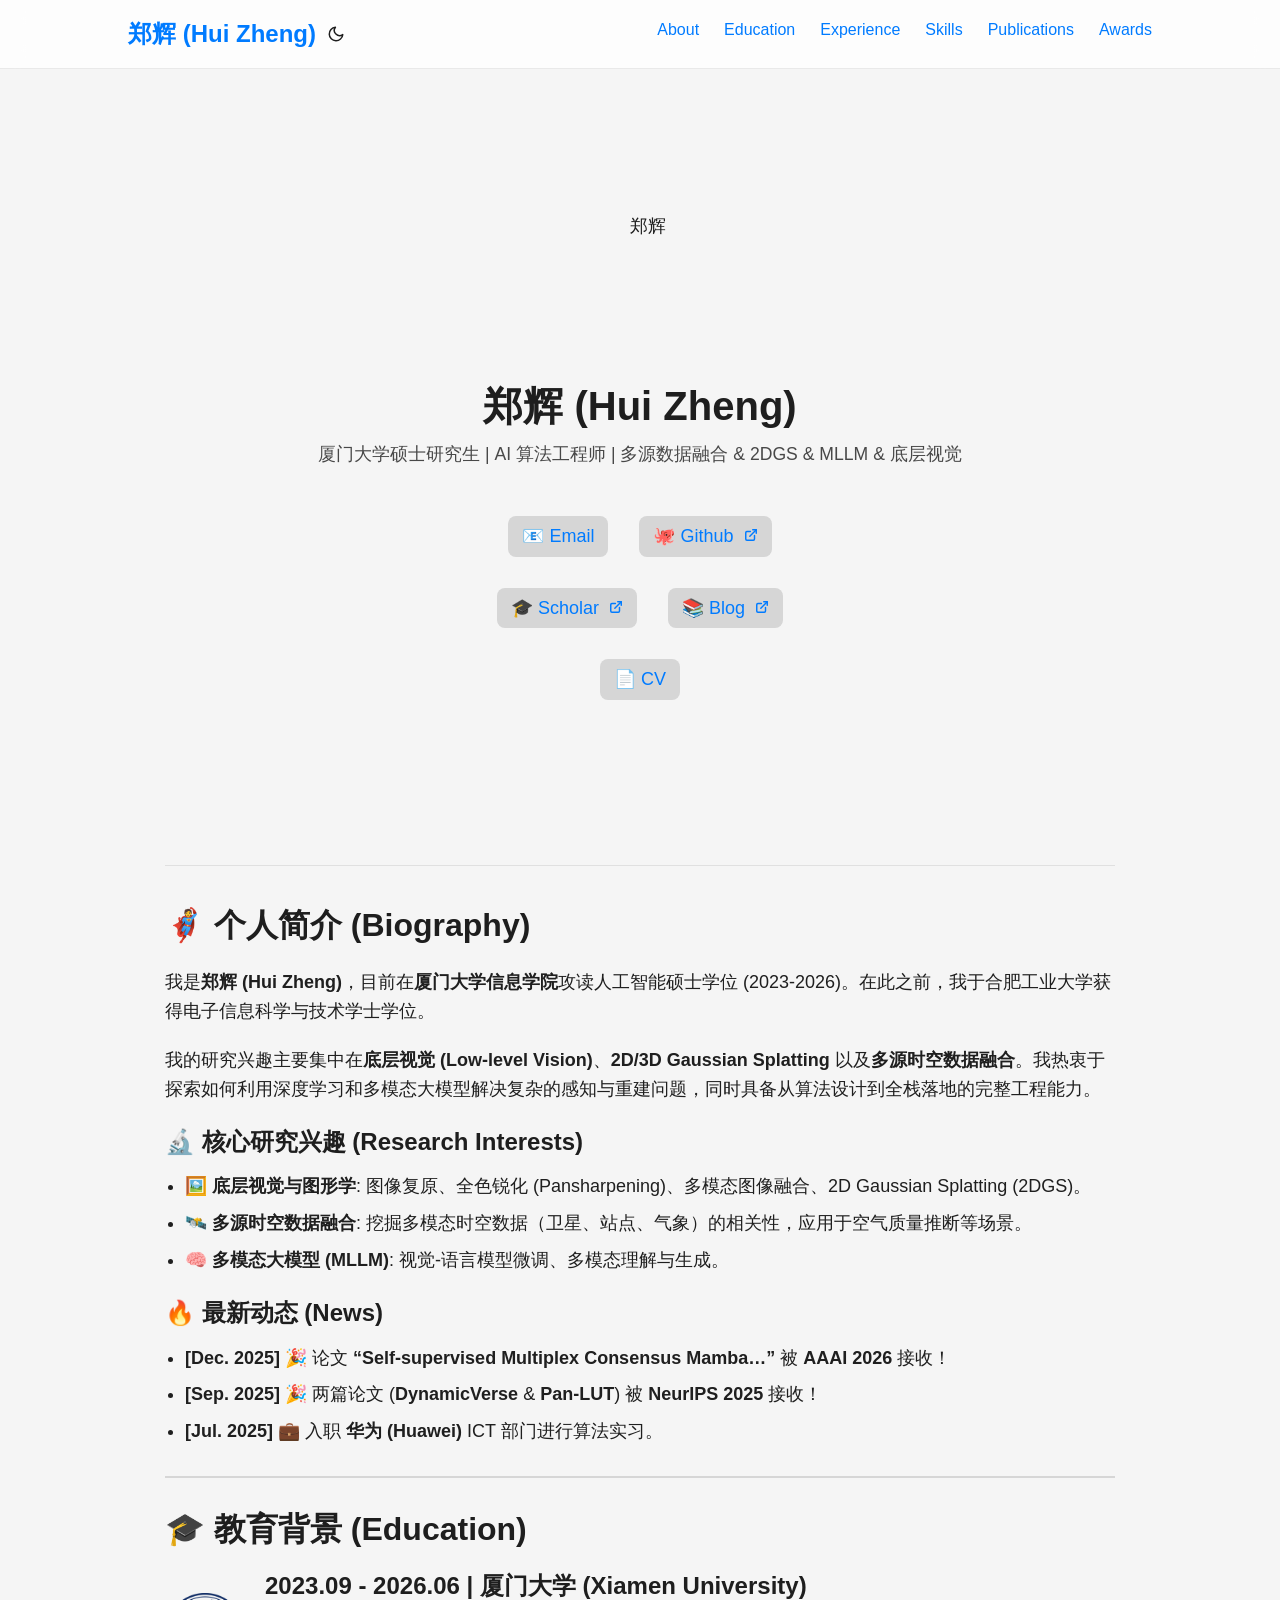
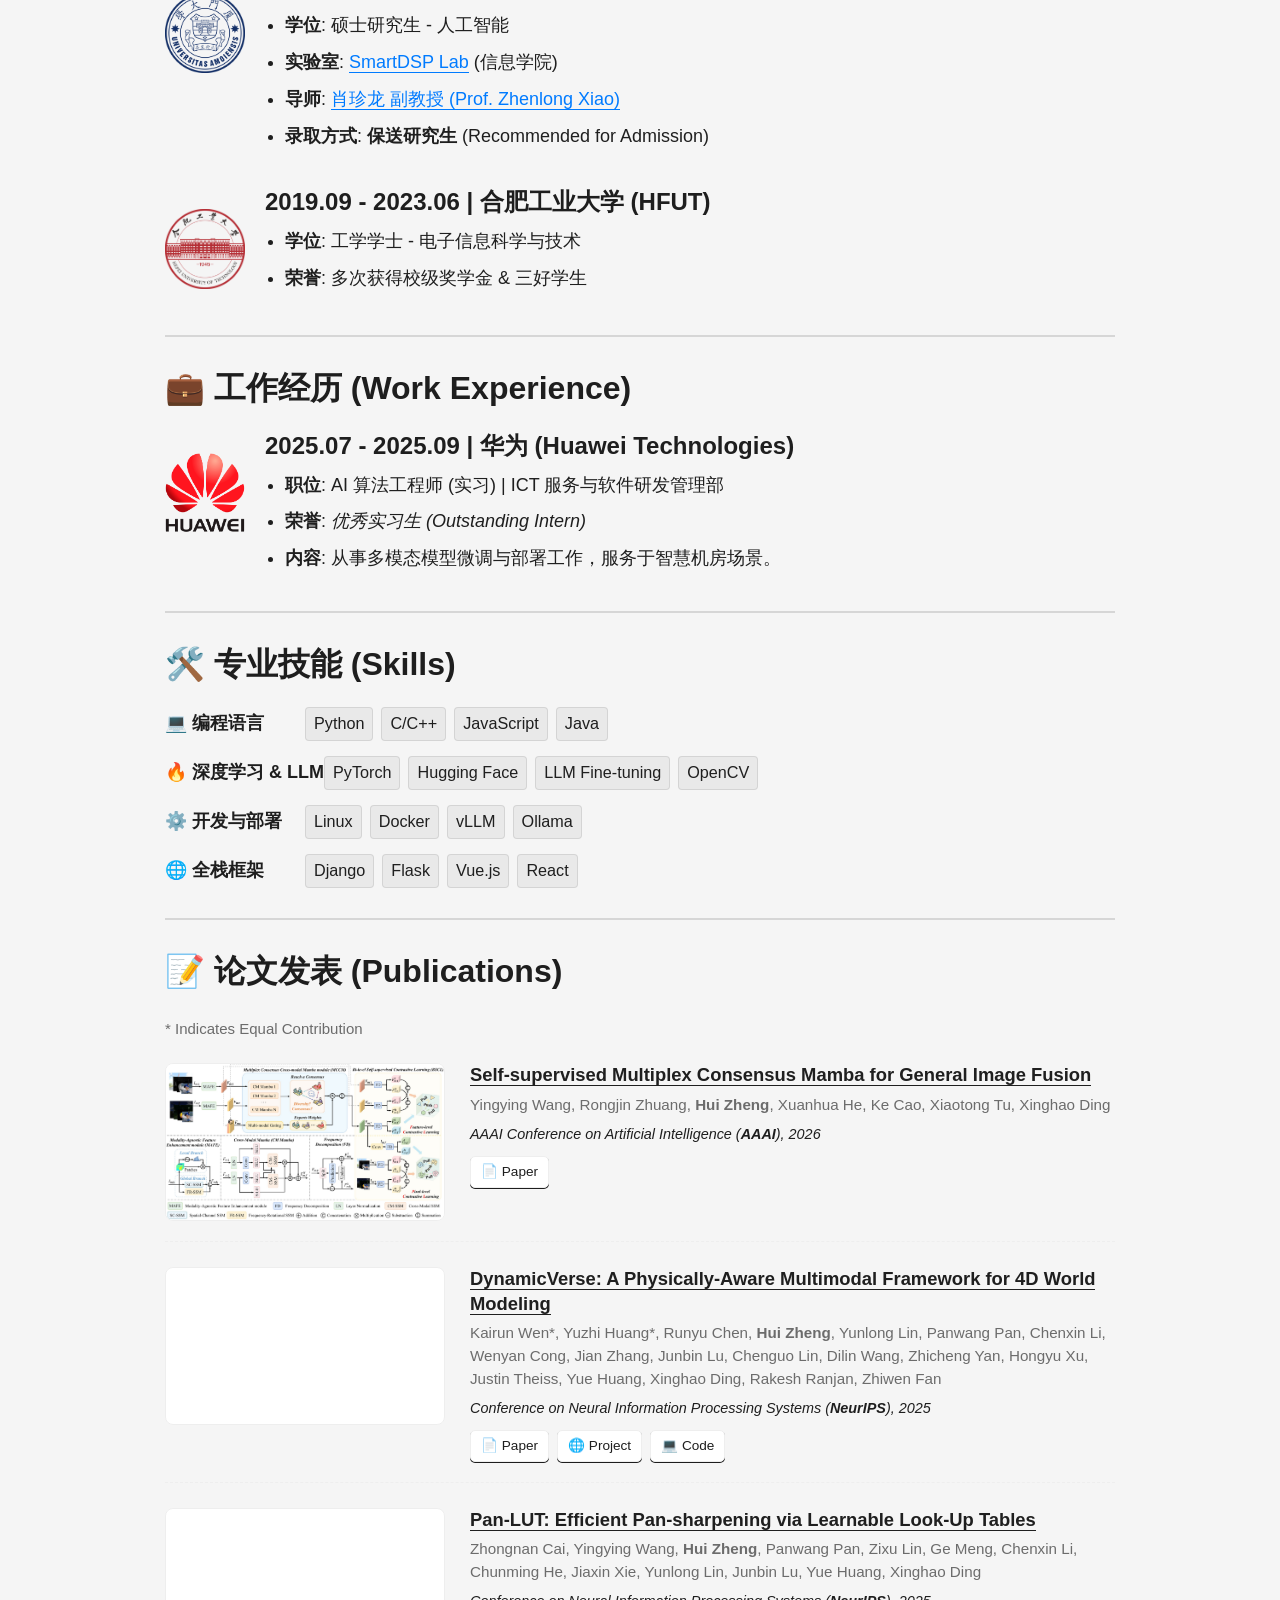
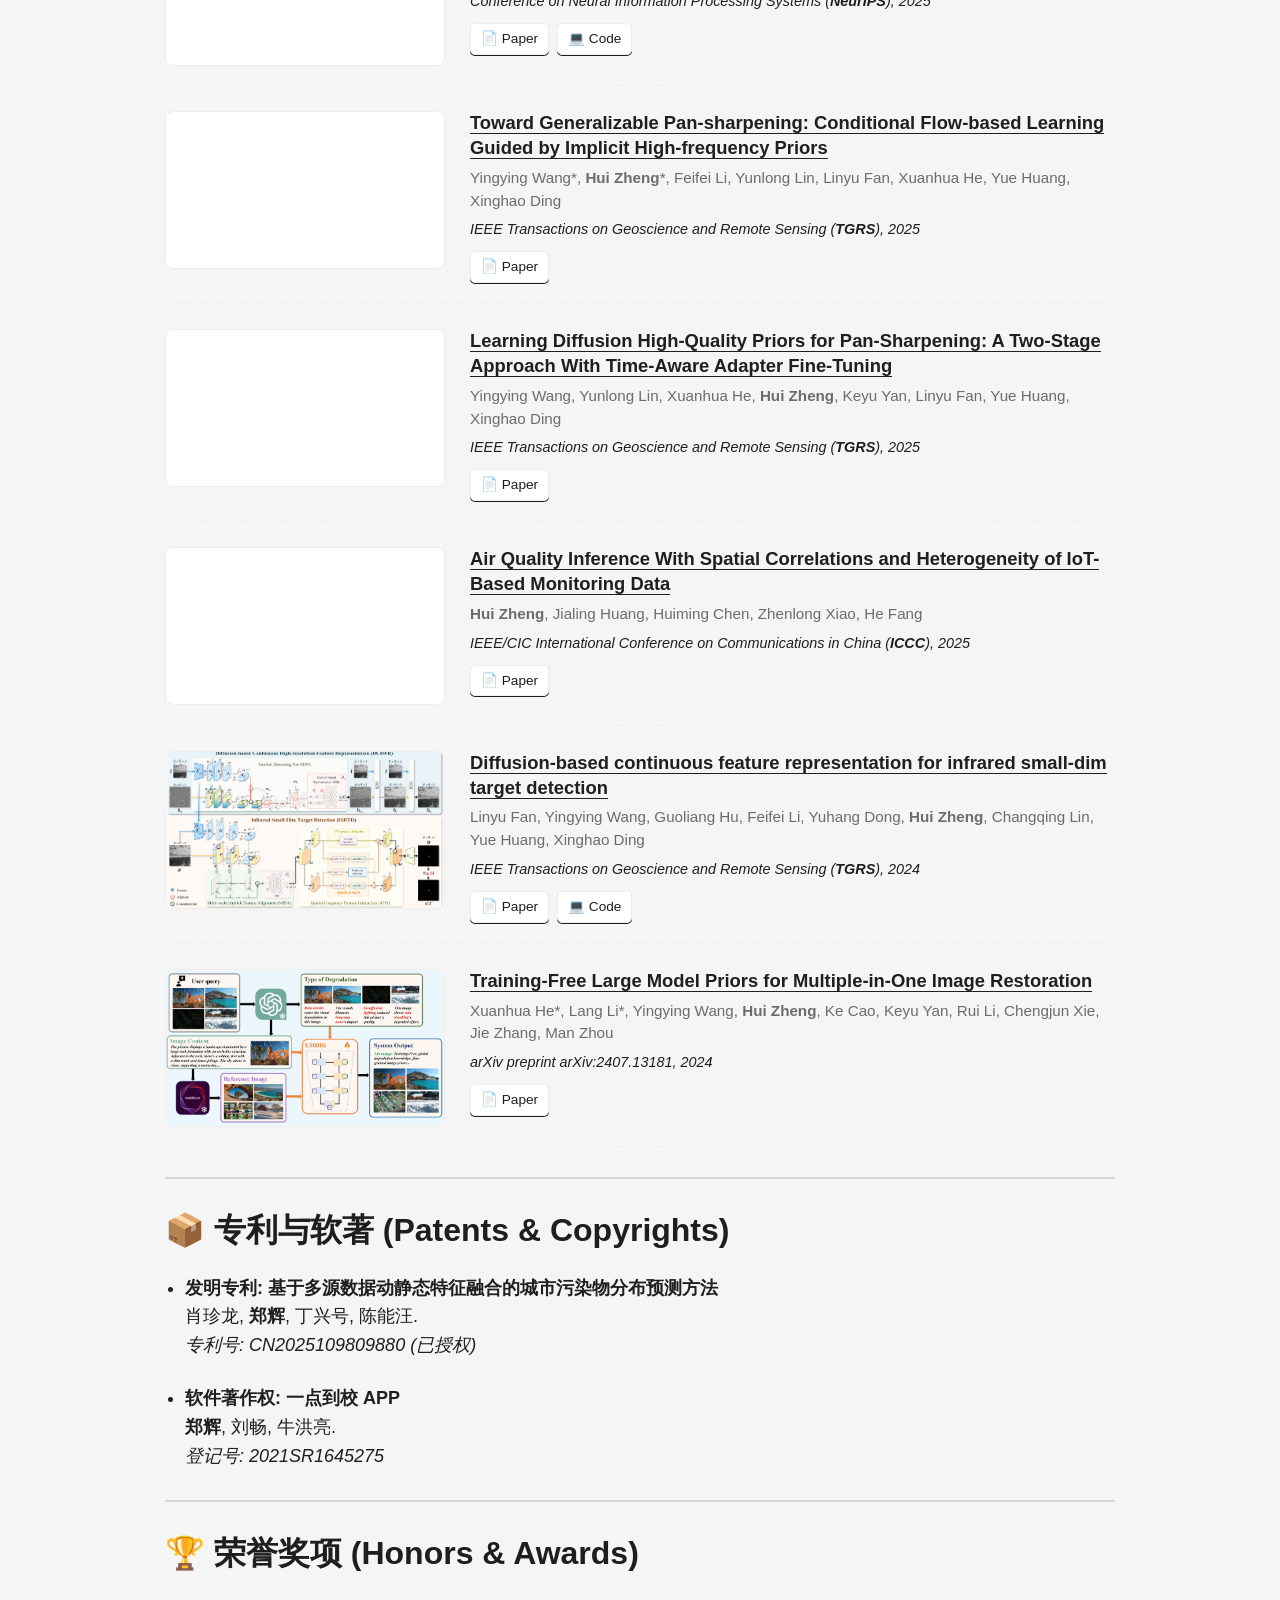
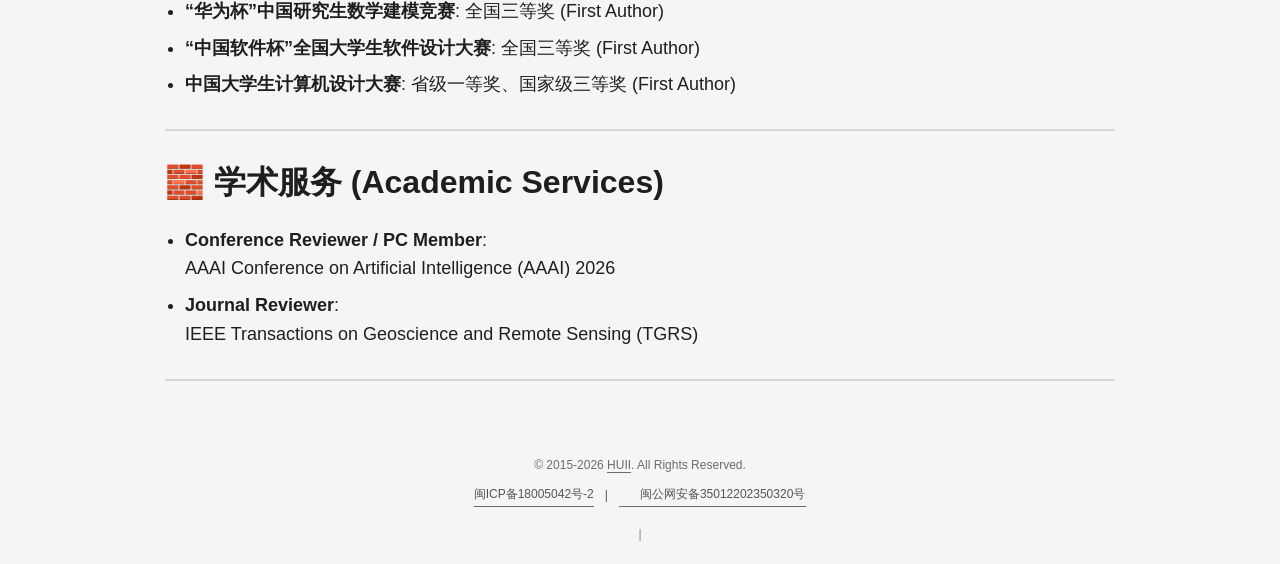
==== index.html @ d82b7369 "update deploy huiiz/home_page_source@8252c7425fddfc3cdaab69645ce04d61c80f7073" ====
<!doctype html><html lang=en dir=auto data-theme=auto><head><meta name=generator content="Hugo 0.154.5"><meta charset=utf-8><meta http-equiv=X-UA-Compatible content="IE=edge"><meta name=viewport content="width=device-width,initial-scale=1,shrink-to-fit=no"><meta name=robots content="index, follow"><title>郑辉 (Hui Zheng)</title><meta name=description content="M.S. in AI at Xiamen University. Algorithm Engineer focusing on Multi-source Data Fusion, MLLM, 2DGS, and Low-level Vision."><meta name=author content><link rel=canonical href=https://www.huii.top/><link crossorigin=anonymous href=/assets/css/stylesheet.a4889113782e0f2ae277a1e92daacae9c14096a7602e1e1ea8228a95006b1490.css integrity="sha256-pIiRE3guDyrid6HpLarK6cFAlqdgLh4eqCKKlQBrFJA=" rel="preload stylesheet" as=style><link rel=icon href=https://www.huii.top/avatar.jpg><link rel=icon type=image/png sizes=16x16 href=https://www.huii.top/avatar.jpg><link rel=icon type=image/png sizes=32x32 href=https://www.huii.top/avatar.jpg><link rel=apple-touch-icon href=https://www.huii.top/avatar.jpg><link rel=mask-icon href=https://www.huii.top/safari-pinned-tab.svg><meta name=theme-color content="#2e2e33"><meta name=msapplication-TileColor content="#2e2e33"><link rel=alternate type=application/rss+xml href=https://www.huii.top/index.xml title=rss><link rel=alternate hreflang=en href=https://www.huii.top/><noscript><style>#theme-toggle,.top-link{display:none}</style><style>@media(prefers-color-scheme:dark){:root{--theme:rgb(29, 30, 32);--entry:rgb(46, 46, 51);--primary:rgb(218, 218, 219);--secondary:rgb(155, 156, 157);--tertiary:rgb(65, 66, 68);--content:rgb(196, 196, 197);--code-block-bg:rgb(46, 46, 51);--code-bg:rgb(55, 56, 62);--border:rgb(51, 51, 51);color-scheme:dark}.list{background:var(--theme)}.toc{background:var(--entry)}}@media(prefers-color-scheme:light){.list::-webkit-scrollbar-thumb{border-color:var(--code-bg)}}</style></noscript><script>localStorage.getItem("pref-theme")==="dark"?document.querySelector("html").dataset.theme="dark":localStorage.getItem("pref-theme")==="light"?document.querySelector("html").dataset.theme="light":window.matchMedia("(prefers-color-scheme: dark)").matches?document.querySelector("html").dataset.theme="dark":document.querySelector("html").dataset.theme="light"</script><style>.header{position:fixed!important;top:0;left:0;right:0;width:100%;z-index:1000;-webkit-backdrop-filter:blur(12px);backdrop-filter:blur(12px);transition:background-color .3s ease,border-color .3s ease,transform .3s ease;box-shadow:none!important}.main{margin-top:70px}.header.nav-hidden{transform:translateY(-100%)}#theme-toggle,#menu a{position:relative;z-index:1001}html:not([data-theme=dark]) .header{background:rgba(255,255,255,.8)!important;border-bottom:1px solid rgba(0,0,0,8%)!important}html[data-theme=dark] .header{background:rgba(29,30,32,.8)!important;border-bottom:1px solid rgba(255,255,255,.1)!important}html[data-theme=dark] #menu a{color:#e5e5e5!important}html[data-theme=dark] .header .logo a{color:#e5e5e5!important}html[data-theme=dark] #theme-toggle{color:#e5e5e5!important}html[data-theme=dark] #theme-toggle svg{fill:currentColor!important;stroke:currentColor!important}html[data-theme=dark] .header .logo a:hover,html[data-theme=dark] #menu a:hover,html[data-theme=dark] #theme-toggle:hover{color:var(--primary)!important}html[data-theme=dark] .button{background:rgba(255,255,255,5%)!important;border:1px solid rgba(255,255,255,.15)!important;color:#e5e5e5!important;box-shadow:none!important;transition:all .3s ease}html[data-theme=dark] .button .button-inner,html[data-theme=dark] .button svg,html[data-theme=dark] .button svg path{color:#e5e5e5!important;stroke:#e5e5e5!important;fill:none!important}html[data-theme=dark] .button:hover{background:rgba(255,255,255,.1)!important;border-color:var(--primary)!important;transform:translateY(-2px)}html[data-theme=dark] .button:hover .button-inner,html[data-theme=dark] .button:hover svg,html[data-theme=dark] .button:hover svg path{color:var(--primary)!important;stroke:var(--primary)!important}html[data-theme=dark] .post-content a,html[data-theme=dark] .entry-content a{color:#93c5fd!important}html[data-theme=dark] .post-content a:hover,html[data-theme=dark] .entry-content a:hover{color:#fff!important}html[data-theme=dark] .post-content img{background-color:rgba(255,255,255,.95)!important;padding:4px!important;border-radius:6px!important;box-shadow:0 2px 4px rgba(0,0,0,.2)!important}</style><meta property="og:url" content="https://www.huii.top/"><meta property="og:site_name" content="郑辉 (Hui Zheng)"><meta property="og:title" content="郑辉 (Hui Zheng)"><meta property="og:description" content=" 🦸 个人简介 (Biography) 我是郑辉 (Hui Zheng)，目前在厦门大学信息学院攻读人工智能硕士学位 (2023-2026)。在此之前，我于合肥工业大学获得电子信息科学与技术学士学位。
我的研究兴趣主要集中在底层视觉 (Low-level Vision)、2D/3D Gaussian Splatting 以及多源时空数据融合。我热衷于探索如何利用深度学习和多模态大模型解决复杂的感知与重建问题，同时具备从算法设计到全栈落地的完整工程能力。
🔬 核心研究兴趣 (Research Interests) 🖼️ 底层视觉与图形学: 图像复原、全色锐化 (Pansharpening)、多模态图像融合、2D Gaussian Splatting (2DGS)。 🛰️ 多源时空数据融合: 挖掘多模态时空数据（卫星、站点、气象）的相关性，应用于空气质量推断等场景。 🧠 多模态大模型 (MLLM): 视觉-语言模型微调、多模态理解与生成。 🔥 最新动态 (News) [Dec. 2025] 🎉 论文 “Self-supervised Multiplex Consensus Mamba…” 被 AAAI 2026 接收！ [Sep. 2025] 🎉 两篇论文 (DynamicVerse & Pan-LUT) 被 NeurIPS 2025 接收！ [Jul. 2025] 💼 入职 华为 (Huawei) ICT 部门进行算法实习。 🎓 教育背景 (Education) 2023.09 - 2026.06 | 厦门大学 (Xiamen University) 学位: 硕士研究生 - 人工智能 实验室: SmartDSP Lab (信息学院) 导师: 肖珍龙 副教授 (Prof. Zhenlong Xiao) 录取方式: 保送研究生 (Recommended for Admission) 2019.09 - 2023.06 | 合肥工业大学 (HFUT) 学位: 工学学士 - 电子信息科学与技术 荣誉: 多次获得校级奖学金 & 三好学生 💼 工作经历 (Work Experience) 2025.07 - 2025.09 | 华为 (Huawei Technologies) 职位: AI 算法工程师 (实习) | ICT 服务与软件研发管理部 荣誉: 优秀实习生 (Outstanding Intern) 内容: 从事多模态模型微调与部署工作，服务于智慧机房场景。 🛠️ 专业技能 (Skills) 💻 编程语言 Python C/C++ JavaScript Java 🔥 深度学习 & LLM PyTorch Hugging Face LLM Fine-tuning OpenCV ⚙️ 开发与部署 Linux Docker vLLM Ollama 🌐 全栈框架 Django Flask Vue.js React 📝 论文发表 (Publications) * Indicates Equal Contribution"><meta property="og:locale" content="zh-cn"><meta property="og:type" content="website"><meta property="og:image" content="https://www.huii.top/avatar"><meta name=twitter:card content="summary_large_image"><meta name=twitter:image content="https://www.huii.top/avatar"><meta name=twitter:title content><meta name=twitter:description content="M.S. in AI at Xiamen University. Algorithm Engineer focusing on Multi-source Data Fusion, MLLM, 2DGS, and Low-level Vision."><script type=application/ld+json>{"@context":"https://schema.org","@type":"Organization","name":"郑辉 (Hui Zheng)","url":"https://www.huii.top/","description":"M.S. in AI at Xiamen University. Algorithm Engineer focusing on Multi-source Data Fusion, MLLM, 2DGS, and Low-level Vision.","logo":"https://www.huii.top/avatar.jpg","sameAs":[]}</script></head><body class=list id=top><header class=header><nav class=nav><div class=logo><a href=https://www.huii.top/ accesskey=h title="郑辉 (Hui Zheng) (Alt + H)">郑辉 (Hui Zheng)</a><div class=logo-switches><button id=theme-toggle accesskey=t title="(Alt + T)" aria-label="Toggle theme">
<svg id="moon" width="24" height="18" viewBox="0 0 24 24" fill="none" stroke="currentColor" stroke-width="2" stroke-linecap="round" stroke-linejoin="round"><path d="M21 12.79A9 9 0 1111.21 3 7 7 0 0021 12.79z"/></svg>
<svg id="sun" width="24" height="18" viewBox="0 0 24 24" fill="none" stroke="currentColor" stroke-width="2" stroke-linecap="round" stroke-linejoin="round"><circle cx="12" cy="12" r="5"/><line x1="12" y1="1" x2="12" y2="3"/><line x1="12" y1="21" x2="12" y2="23"/><line x1="4.22" y1="4.22" x2="5.64" y2="5.64"/><line x1="18.36" y1="18.36" x2="19.78" y2="19.78"/><line x1="1" y1="12" x2="3" y2="12"/><line x1="21" y1="12" x2="23" y2="12"/><line x1="4.22" y1="19.78" x2="5.64" y2="18.36"/><line x1="18.36" y1="5.64" x2="19.78" y2="4.22"/></svg></button></div></div><ul id=menu><li><a href=https://www.huii.top/#about title=About><span>About</span></a></li><li><a href=https://www.huii.top/#education title=Education><span>Education</span></a></li><li><a href=https://www.huii.top/#work title=Experience><span>Experience</span></a></li><li><a href=https://www.huii.top/#skills title=Skills><span>Skills</span></a></li><li><a href=https://www.huii.top/#publications title=Publications><span>Publications</span></a></li><li><a href=https://www.huii.top/#awards title=Awards><span>Awards</span></a></li></ul></nav></header><main class=main><div class=profile style=display:flex;flex-direction:column;align-items:center;justify-content:center;text-align:center;width:100%><div class=profile_inner style=margin-bottom:20px><img src=https://www.huii.top/avatar.jpg alt=郑辉 height=150 width=150 style=border-radius:50%></div><h1 style=margin:0;font-size:2.5rem;line-height:1.2>郑辉 (Hui Zheng)</h1><span style=margin-top:10px;font-size:1.1rem;opacity:.8;display:block>厦门大学硕士研究生 | AI 算法工程师 | 多源数据融合 & 2DGS & MLLM & 底层视觉</span><div style=margin-top:15px><div class=social-icons></div></div><div class=buttons style=margin-top:25px;display:flex;justify-content:center;gap:15px;flex-wrap:wrap><a class=button href=mailto:huiiz@stu.xmu.edu.cn rel=noopener title="📧 Email"><span class=button-inner>📧 Email</span>
</a><a class=button href=https://github.com/huiiz rel=noopener title="🐙 Github"><span class=button-inner>🐙 Github&nbsp;
<svg fill="none" shape-rendering="geometricPrecision" stroke="currentColor" stroke-linecap="round" stroke-linejoin="round" stroke-width="2.5" viewBox="0 0 24 24" height="14" width="14"><path d="M18 13v6a2 2 0 01-2 2H5a2 2 0 01-2-2V8a2 2 0 012-2h6"/><path d="M15 3h6v6"/><path d="M10 14 21 3"/></svg></span>
</a><a class=button href="https://scholar.google.com/citations?user=nYFD5LwAAAAJ&amp;hl=zh-CN" rel=noopener title="🎓 Scholar"><span class=button-inner>🎓 Scholar&nbsp;
<svg fill="none" shape-rendering="geometricPrecision" stroke="currentColor" stroke-linecap="round" stroke-linejoin="round" stroke-width="2.5" viewBox="0 0 24 24" height="14" width="14"><path d="M18 13v6a2 2 0 01-2 2H5a2 2 0 01-2-2V8a2 2 0 012-2h6"/><path d="M15 3h6v6"/><path d="M10 14 21 3"/></svg></span>
</a><a class=button href=https://blog.huii.top/ rel=noopener title="📚 Blog"><span class=button-inner>📚 Blog&nbsp;
<svg fill="none" shape-rendering="geometricPrecision" stroke="currentColor" stroke-linecap="round" stroke-linejoin="round" stroke-width="2.5" viewBox="0 0 24 24" height="14" width="14"><path d="M18 13v6a2 2 0 01-2 2H5a2 2 0 01-2-2V8a2 2 0 012-2h6"/><path d="M15 3h6v6"/><path d="M10 14 21 3"/></svg></span>
</a><a class=button href=zhenghui_CV_20260312.pdf rel=noopener title="📄 CV"><span class=button-inner>📄 CV</span></a></div></div><div style="width:100%;height:1px;background-color:#e0e0e0;margin:40px 0"></div><div class=post-content><link rel=stylesheet href=/css/custom.css><script defer src=/js/lightbox.js></script><div id=paper-lightbox onclick=closeLightbox()><img id=lightbox-img src alt="Full size preview"></div><div id=about></div><h2 id=-个人简介-biography>🦸 个人简介 (Biography)</h2><p>我是<strong>郑辉 (Hui Zheng)</strong>，目前在<strong>厦门大学信息学院</strong>攻读人工智能硕士学位 (2023-2026)。在此之前，我于合肥工业大学获得电子信息科学与技术学士学位。</p><p>我的研究兴趣主要集中在<strong>底层视觉 (Low-level Vision)</strong>、<strong>2D/3D Gaussian Splatting</strong> 以及<strong>多源时空数据融合</strong>。我热衷于探索如何利用深度学习和多模态大模型解决复杂的感知与重建问题，同时具备从算法设计到全栈落地的完整工程能力。</p><h3 id=-核心研究兴趣-research-interests>🔬 核心研究兴趣 (Research Interests)</h3><ul><li><strong>🖼️ 底层视觉与图形学</strong>: 图像复原、全色锐化 (Pansharpening)、多模态图像融合、2D Gaussian Splatting (2DGS)。</li><li><strong>🛰️ 多源时空数据融合</strong>: 挖掘多模态时空数据（卫星、站点、气象）的相关性，应用于空气质量推断等场景。</li><li><strong>🧠 多模态大模型 (MLLM)</strong>: 视觉-语言模型微调、多模态理解与生成。</li></ul><h3 id=-最新动态-news>🔥 最新动态 (News)</h3><ul><li><strong>[Dec. 2025]</strong> 🎉 论文 <strong>&ldquo;Self-supervised Multiplex Consensus Mamba&mldr;&rdquo;</strong> 被 <strong>AAAI 2026</strong> 接收！</li><li><strong>[Sep. 2025]</strong> 🎉 两篇论文 (<strong>DynamicVerse</strong> & <strong>Pan-LUT</strong>) 被 <strong>NeurIPS 2025</strong> 接收！</li><li><strong>[Jul. 2025]</strong> 💼 入职 <strong>华为 (Huawei)</strong> ICT 部门进行算法实习。</li></ul><hr><div id=education></div><h2 id=-教育背景-education>🎓 教育背景 (Education)</h2><div style=display:flex;gap:20px;align-items:flex-start;margin-bottom:30px><div style=flex-shrink:0;width:80px;padding-top:5px><img src=images/xmu.png alt=Logo style=width:100%;height:auto;object-fit:contain></div><div style=flex-grow:1><h3 style="margin:0 0 10px">2023.09 - 2026.06 | 厦门大学 (Xiamen University)</h3><ul style=margin:0;padding-left:20px><li><strong>学位</strong>: 硕士研究生 - 人工智能</li><li><strong>实验室</strong>: <a href=https://xmu-smartdsp.github.io/ target=_blank>SmartDSP Lab</a> (信息学院)</li><li><strong>导师</strong>: <a href=https://informatics.xmu.edu.cn/old/info/1465/25979.htm target=_blank>肖珍龙 副教授 (Prof. Zhenlong Xiao)</a></li><li><strong>录取方式</strong>: <strong>保送研究生</strong> (Recommended for Admission)</li></ul></div></div><div style=display:flex;gap:20px;align-items:flex-start;margin-bottom:30px><div style=flex-shrink:0;width:80px;padding-top:5px><img src=images/hfut.png alt=Logo style=width:100%;height:auto;object-fit:contain></div><div style=flex-grow:1><h3 style="margin:0 0 10px">2019.09 - 2023.06 | 合肥工业大学 (HFUT)</h3><ul style=margin:0;padding-left:20px><li><strong>学位</strong>: 工学学士 - 电子信息科学与技术</li><li><strong>荣誉</strong>: 多次获得校级奖学金 & 三好学生</li></ul></div></div><hr><div id=work></div><h2 id=-工作经历-work-experience>💼 工作经历 (Work Experience)</h2><div style=display:flex;gap:20px;align-items:flex-start;margin-bottom:30px><div style=flex-shrink:0;width:80px;padding-top:5px><img src=images/huawei.png alt=Logo style=width:100%;height:auto;object-fit:contain></div><div style=flex-grow:1><h3 style="margin:0 0 10px">2025.07 - 2025.09 | 华为 (Huawei Technologies)</h3><ul style=margin:0;padding-left:20px><li><strong>职位</strong>: AI 算法工程师 (实习) | ICT 服务与软件研发管理部</li><li><strong>荣誉</strong>: <em>优秀实习生 (Outstanding Intern)</em></li><li><strong>内容</strong>: 从事多模态模型微调与部署工作，服务于智慧机房场景。</li></ul></div></div><hr><div id=skills></div><h2 id=-专业技能-skills>🛠️ 专业技能 (Skills)</h2><div class=skill-container><div class=skill-group><div class=skill-label>💻 编程语言</div><div class=skill-tags><span class=skill-tag>Python</span>
<span class=skill-tag>C/C++</span>
<span class=skill-tag>JavaScript</span>
<span class=skill-tag>Java</span></div></div><div class=skill-group><div class=skill-label>🔥 深度学习 & LLM</div><div class=skill-tags><span class=skill-tag>PyTorch</span>
<span class=skill-tag>Hugging Face</span>
<span class=skill-tag>LLM Fine-tuning</span>
<span class=skill-tag>OpenCV</span></div></div><div class=skill-group><div class=skill-label>⚙️ 开发与部署</div><div class=skill-tags><span class=skill-tag>Linux</span>
<span class=skill-tag>Docker</span>
<span class=skill-tag>vLLM</span>
<span class=skill-tag>Ollama</span></div></div><div class=skill-group><div class=skill-label>🌐 全栈框架</div><div class=skill-tags><span class=skill-tag>Django</span>
<span class=skill-tag>Flask</span>
<span class=skill-tag>Vue.js</span>
<span class=skill-tag>React</span></div></div></div><hr><div id=publications></div><h2 id=-论文发表-publications>📝 论文发表 (Publications)</h2><p><small style=color:var(--secondary)>* Indicates Equal Contribution</small></p><div class=paper-box><div class=paper-img><img src=images/papers/aaai2026_MCCM.jpg alt="Self-supervised Multiplex Consensus Mamba for General Image Fusion" loading=lazy decoding=async onerror='this.style.display="none"'></div><div class=paper-txt><div class=paper-title><a href=https://arxiv.org/abs/2512.20921 target=_blank>Self-supervised Multiplex Consensus Mamba for General Image Fusion</a></div><div class=paper-authors>Yingying Wang, Rongjin Zhuang, <strong>Hui Zheng</strong>, Xuanhua He, Ke Cao, Xiaotong Tu, Xinghao Ding</div><div class=paper-venue>AAAI Conference on Artificial Intelligence (<strong>AAAI</strong>), 2026</div><div class=paper-buttons><a href=https://arxiv.org/abs/2512.20921 class=btn-link>📄 Paper</a></div></div></div><div class=paper-box><div class=paper-img><img src=images/papers/neurips25_DynamicVerse.jpg alt="DynamicVerse: A Physically-Aware Multimodal Framework for 4D World Modeling" loading=lazy decoding=async onerror='this.style.display="none"'></div><div class=paper-txt><div class=paper-title><a href=https://arxiv.org/abs/2512.03000 target=_blank>DynamicVerse: A Physically-Aware Multimodal Framework for 4D World Modeling</a></div><div class=paper-authors>Kairun Wen*, Yuzhi Huang*, Runyu Chen, <strong>Hui Zheng</strong>, Yunlong Lin, Panwang Pan, Chenxin Li, Wenyan Cong, Jian Zhang, Junbin Lu, Chenguo Lin, Dilin Wang, Zhicheng Yan, Hongyu Xu, Justin Theiss, Yue Huang, Xinghao Ding, Rakesh Ranjan, Zhiwen Fan</div><div class=paper-venue>Conference on Neural Information Processing Systems (<strong>NeurIPS</strong>), 2025</div><div class=paper-buttons><a href=https://arxiv.org/abs/2512.03000 class=btn-link>📄 Paper</a>
<a href=https://dynamic-verse.github.io/ class=btn-link>🌐 Project</a>
<a href=https://github.com/Dynamics-X/DynamicVerse class=btn-link>💻 Code</a></div></div></div><div class=paper-box><div class=paper-img><img src=images/papers/neurips25_panlut.png alt="Pan-LUT: Efficient Pan-sharpening via Learnable Look-Up Tables" loading=lazy decoding=async onerror='this.style.display="none"'></div><div class=paper-txt><div class=paper-title><a href=https://arxiv.org/abs/2503.23793 target=_blank>Pan-LUT: Efficient Pan-sharpening via Learnable Look-Up Tables</a></div><div class=paper-authors>Zhongnan Cai, Yingying Wang, <strong>Hui Zheng</strong>, Panwang Pan, Zixu Lin, Ge Meng, Chenxin Li, Chunming He, Jiaxin Xie, Yunlong Lin, Junbin Lu, Yue Huang, Xinghao Ding</div><div class=paper-venue>Conference on Neural Information Processing Systems (<strong>NeurIPS</strong>), 2025</div><div class=paper-buttons><a href=https://arxiv.org/abs/2503.23793 class=btn-link>📄 Paper</a>
<a href=https://github.com/CZhongnan/Pan-LUT class=btn-link>💻 Code</a></div></div></div><div class=paper-box><div class=paper-img><img src=images/papers/tgrs25_generalizable.jpg alt="Toward Generalizable Pan-sharpening: Conditional Flow-based Learning Guided by Implicit High-frequency Priors" loading=lazy decoding=async onerror='this.style.display="none"'></div><div class=paper-txt><div class=paper-title><a href=https://ieeexplore.ieee.org/document/10873014 target=_blank>Toward Generalizable Pan-sharpening: Conditional Flow-based Learning Guided by Implicit High-frequency Priors</a></div><div class=paper-authors>Yingying Wang*, <strong>Hui Zheng</strong>*, Feifei Li, Yunlong Lin, Linyu Fan, Xuanhua He, Yue Huang, Xinghao Ding</div><div class=paper-venue>IEEE Transactions on Geoscience and Remote Sensing (<strong>TGRS</strong>), 2025</div><div class=paper-buttons><a href=https://ieeexplore.ieee.org/document/10873014 class=btn-link>📄 Paper</a></div></div></div><div class=paper-box><div class=paper-img><img src=images/papers/tgrs25_diffusion.png alt="Learning Diffusion High-Quality Priors for Pan-Sharpening: A Two-Stage Approach With Time-Aware Adapter Fine-Tuning" loading=lazy decoding=async onerror='this.style.display="none"'></div><div class=paper-txt><div class=paper-title><a href=https://ieeexplore.ieee.org/document/10870281 target=_blank>Learning Diffusion High-Quality Priors for Pan-Sharpening: A Two-Stage Approach With Time-Aware Adapter Fine-Tuning</a></div><div class=paper-authors>Yingying Wang, Yunlong Lin, Xuanhua He, <strong>Hui Zheng</strong>, Keyu Yan, Linyu Fan, Yue Huang, Xinghao Ding</div><div class=paper-venue>IEEE Transactions on Geoscience and Remote Sensing (<strong>TGRS</strong>), 2025</div><div class=paper-buttons><a href=https://ieeexplore.ieee.org/document/10870281 class=btn-link>📄 Paper</a></div></div></div><div class=paper-box><div class=paper-img><img src=images/papers/iccc25_air.png alt="Air Quality Inference With Spatial Correlations and Heterogeneity of IoT-Based Monitoring Data" loading=lazy decoding=async onerror='this.style.display="none"'></div><div class=paper-txt><div class=paper-title><a href=https://ieeexplore.ieee.org/document/11148791 target=_blank>Air Quality Inference With Spatial Correlations and Heterogeneity of IoT-Based Monitoring Data</a></div><div class=paper-authors><strong>Hui Zheng</strong>, Jialing Huang, Huiming Chen, Zhenlong Xiao, He Fang</div><div class=paper-venue>IEEE/CIC International Conference on Communications in China (<strong>ICCC</strong>), 2025</div><div class=paper-buttons><a href=https://ieeexplore.ieee.org/document/11148791 class=btn-link>📄 Paper</a></div></div></div><div class=paper-box><div class=paper-img><img src=images/papers/tgrs24_dcfr.jpg alt="Diffusion-based continuous feature representation for infrared small-dim target detection" loading=lazy decoding=async onerror='this.style.display="none"'></div><div class=paper-txt><div class=paper-title><a href=https://ieeexplore.ieee.org/document/10510431 target=_blank>Diffusion-based continuous feature representation for infrared small-dim target detection</a></div><div class=paper-authors>Linyu Fan, Yingying Wang, Guoliang Hu, Feifei Li, Yuhang Dong, <strong>Hui Zheng</strong>, Changqing Lin, Yue Huang, Xinghao Ding</div><div class=paper-venue>IEEE Transactions on Geoscience and Remote Sensing (<strong>TGRS</strong>), 2024</div><div class=paper-buttons><a href=https://ieeexplore.ieee.org/document/10510431 class=btn-link>📄 Paper</a>
<a href=https://github.com/flyannie/DCFR-Net class=btn-link>💻 Code</a></div></div></div><div class=paper-box><div class=paper-img><img src=images/papers/arxiv24_trainingfree.jpg alt="Training-Free Large Model Priors for Multiple-in-One Image Restoration" loading=lazy decoding=async onerror='this.style.display="none"'></div><div class=paper-txt><div class=paper-title><a href=https://arxiv.org/abs/2407.13181 target=_blank>Training-Free Large Model Priors for Multiple-in-One Image Restoration</a></div><div class=paper-authors>Xuanhua He*, Lang Li*, Yingying Wang, <strong>Hui Zheng</strong>, Ke Cao, Keyu Yan, Rui Li, Chengjun Xie, Jie Zhang, Man Zhou</div><div class=paper-venue>arXiv preprint arXiv:2407.13181, 2024</div><div class=paper-buttons><a href=https://arxiv.org/abs/2407.13181 class=btn-link>📄 Paper</a></div></div></div><hr><h2 id=-专利与软著-patents--copyrights>📦 专利与软著 (Patents & Copyrights)</h2><ul class=paper-list style=list-style-type:disc;padding-left:20px><li><strong>发明专利: 基于多源数据动静态特征融合的城市污染物分布预测方法</strong><br>肖珍龙, <strong>郑辉</strong>, 丁兴号, 陈能汪.<br><em>专利号: CN2025109809880 (已授权)</em></li><li><strong>软件著作权: 一点到校 APP</strong><br><strong>郑辉</strong>, 刘畅, 牛洪亮.<br><em>登记号: 2021SR1645275</em></li></ul><hr><div id=awards></div><h2 id=-荣誉奖项-honors--awards>🏆 荣誉奖项 (Honors & Awards)</h2><ul style=list-style-type:disc;padding-left:20px><li><strong>“华为杯”中国研究生数学建模竞赛</strong>: 全国三等奖 (First Author)</li><li><strong>“中国软件杯”全国大学生软件设计大赛</strong>: 全国三等奖 (First Author)</li><li><strong>中国大学生计算机设计大赛</strong>: 省级一等奖、国家级三等奖 (First Author)</li></ul><hr><div id=service></div><h2 id=-学术服务-academic-services>🧱 学术服务 (Academic Services)</h2><ul style=list-style-type:disc;padding-left:20px><li><strong>Conference Reviewer / PC Member</strong>:<br>AAAI Conference on Artificial Intelligence (AAAI) 2026</li><li><strong>Journal Reviewer</strong>:<br>IEEE Transactions on Geoscience and Remote Sensing (TGRS)</li></ul><hr></div></main><footer class=footer><span>&copy;
2015-2026
<a href=https://www.huii.top/>HUII</a>. All Rights Reserved.</span><div style=display:flex;justify-content:center;align-items:center;flex-wrap:wrap;margin-top:5px;color:#555;font-size:12px;gap:10px><a href=https://beian.miit.gov.cn/ target=_blank rel="noopener noreferrer" style=color:inherit;text-decoration:none>闽ICP备18005042号-2
</a><span>|</span><a href="http://www.beian.gov.cn/portal/registerSystemInfo?recordcode=35012202350320" target=_blank rel="noopener noreferrer" style=display:inline-flex;align-items:center;color:inherit;text-decoration:none>
<img src=https://beian.mps.gov.cn/img/logo01.dd7ff50e.png style=width:16px;height:16px;margin-right:4px>
<span>闽公网安备35012202350320号</span></a></div><script async src=//busuanzi.ibruce.info/busuanzi/2.3/busuanzi.pure.mini.js></script><div style=text-align:center;margin-top:15px;color:var(--secondary);font-size:12px;opacity:.8><span id=busuanzi_container_site_pv style=display:none>👀 总访问量 <span id=busuanzi_value_site_pv style=font-weight:700></span> 次
</span>&nbsp; | &nbsp;
<span id=busuanzi_container_site_uv style=display:none>🙋‍♀️ 访客数 <span id=busuanzi_value_site_uv style=font-weight:700></span> 人</span></div></span></footer><a href=#top aria-label="go to top" title="Go to Top (Alt + G)" class=top-link id=top-link accesskey=g><svg viewBox="0 0 12 6" fill="currentColor"><path d="M12 6H0l6-6z"/></svg>
</a><script>(function(){let t=0;const e=document.querySelector(".header");e&&window.addEventListener("scroll",function(){let n=window.pageYOffset||document.documentElement.scrollTop;n<0&&(n=0),n>t&&n>70?e.classList.add("nav-hidden"):e.classList.remove("nav-hidden"),t=n});const n=document.querySelectorAll("main a");n.forEach(e=>{const t=e.getAttribute("href");if(!t)return;if(t.startsWith("#"))return;if(t.startsWith("mailto:"))return;e.setAttribute("target","_blank"),e.setAttribute("rel","noopener noreferrer")})})()</script><script>let menu=document.getElementById("menu");if(menu){const e=localStorage.getItem("menu-scroll-position");e&&(menu.scrollLeft=parseInt(e,10)),menu.onscroll=function(){localStorage.setItem("menu-scroll-position",menu.scrollLeft)}}document.querySelectorAll('a[href^="#"]').forEach(e=>{e.addEventListener("click",function(e){e.preventDefault();var t=this.getAttribute("href").substr(1);window.matchMedia("(prefers-reduced-motion: reduce)").matches?document.querySelector(`[id='${decodeURIComponent(t)}']`).scrollIntoView():document.querySelector(`[id='${decodeURIComponent(t)}']`).scrollIntoView({behavior:"smooth"}),t==="top"?history.replaceState(null,null," "):history.pushState(null,null,`#${t}`)})})</script><script>var mybutton=document.getElementById("top-link");window.onscroll=function(){document.body.scrollTop>800||document.documentElement.scrollTop>800?(mybutton.style.visibility="visible",mybutton.style.opacity="1"):(mybutton.style.visibility="hidden",mybutton.style.opacity="0")}</script><script>document.getElementById("theme-toggle").addEventListener("click",()=>{const e=document.querySelector("html");e.dataset.theme==="dark"?(e.dataset.theme="light",localStorage.setItem("pref-theme","light")):(e.dataset.theme="dark",localStorage.setItem("pref-theme","dark"))})</script></body></html>
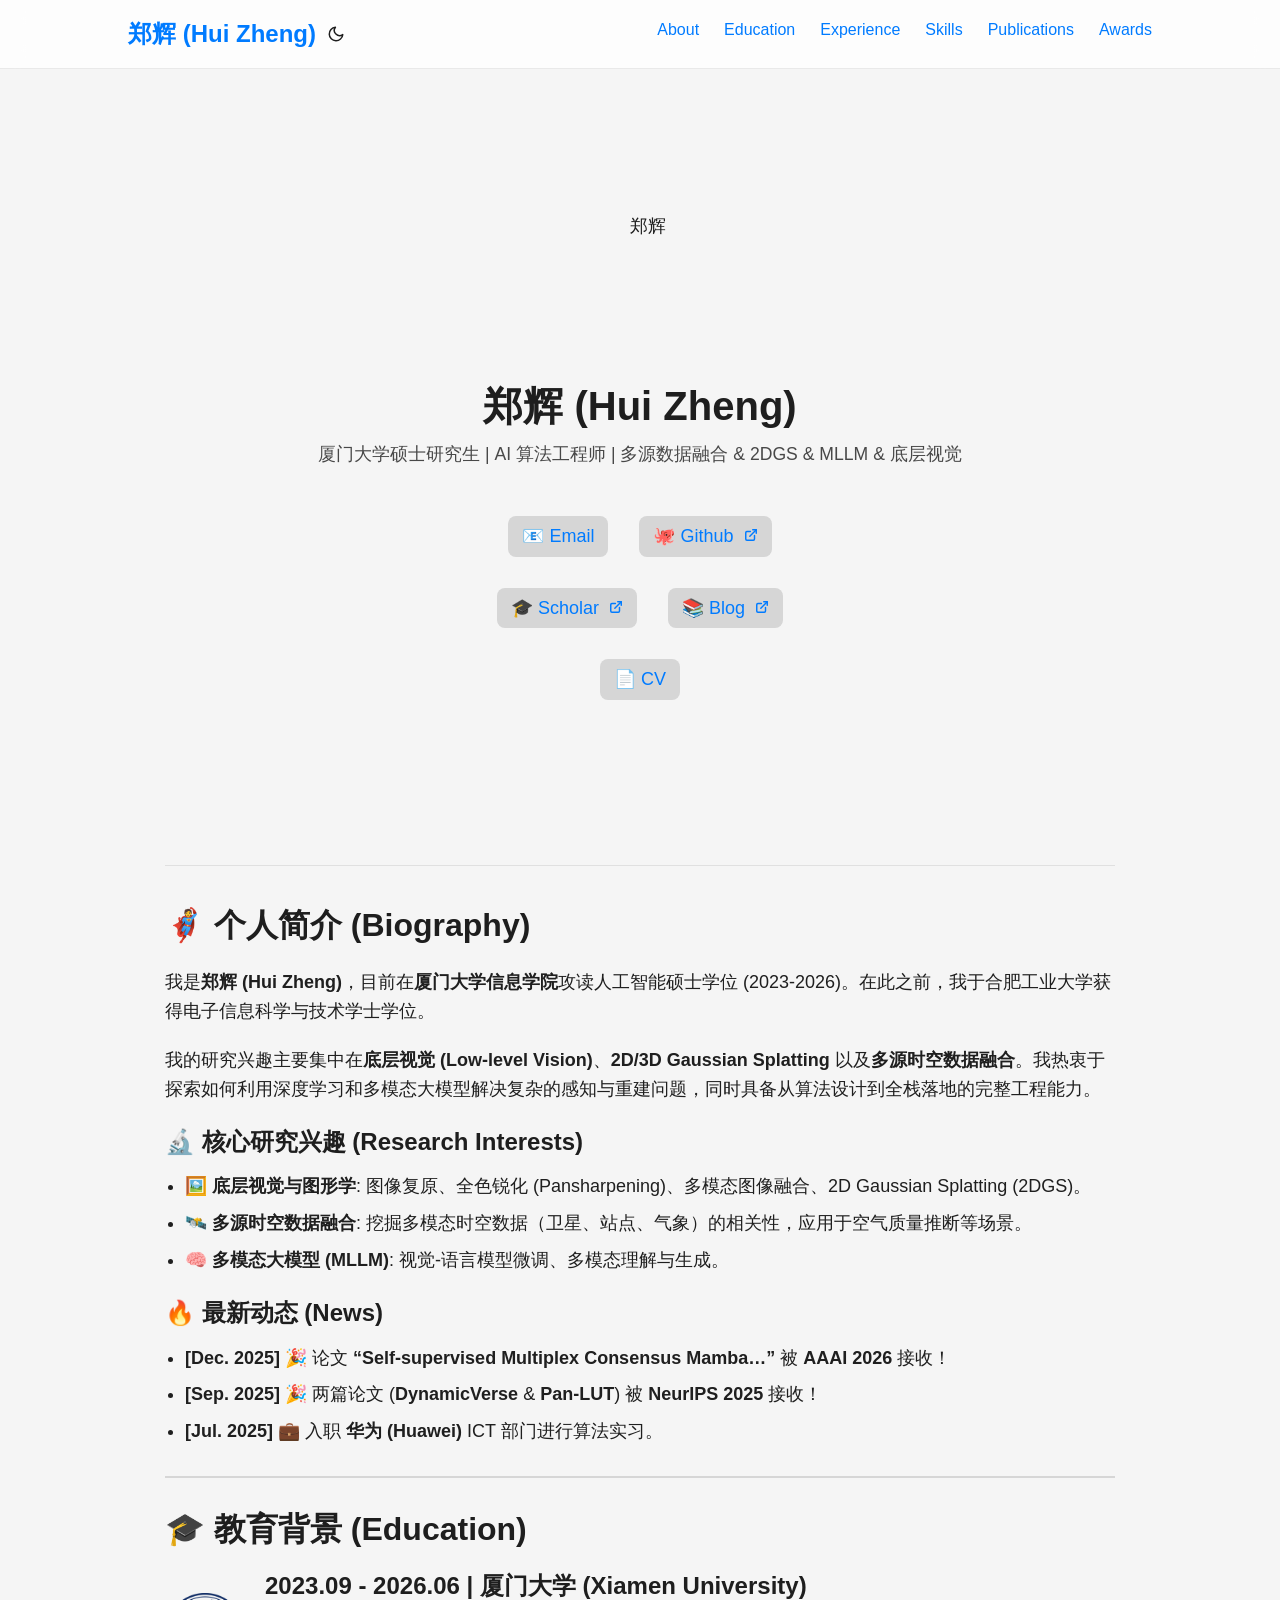
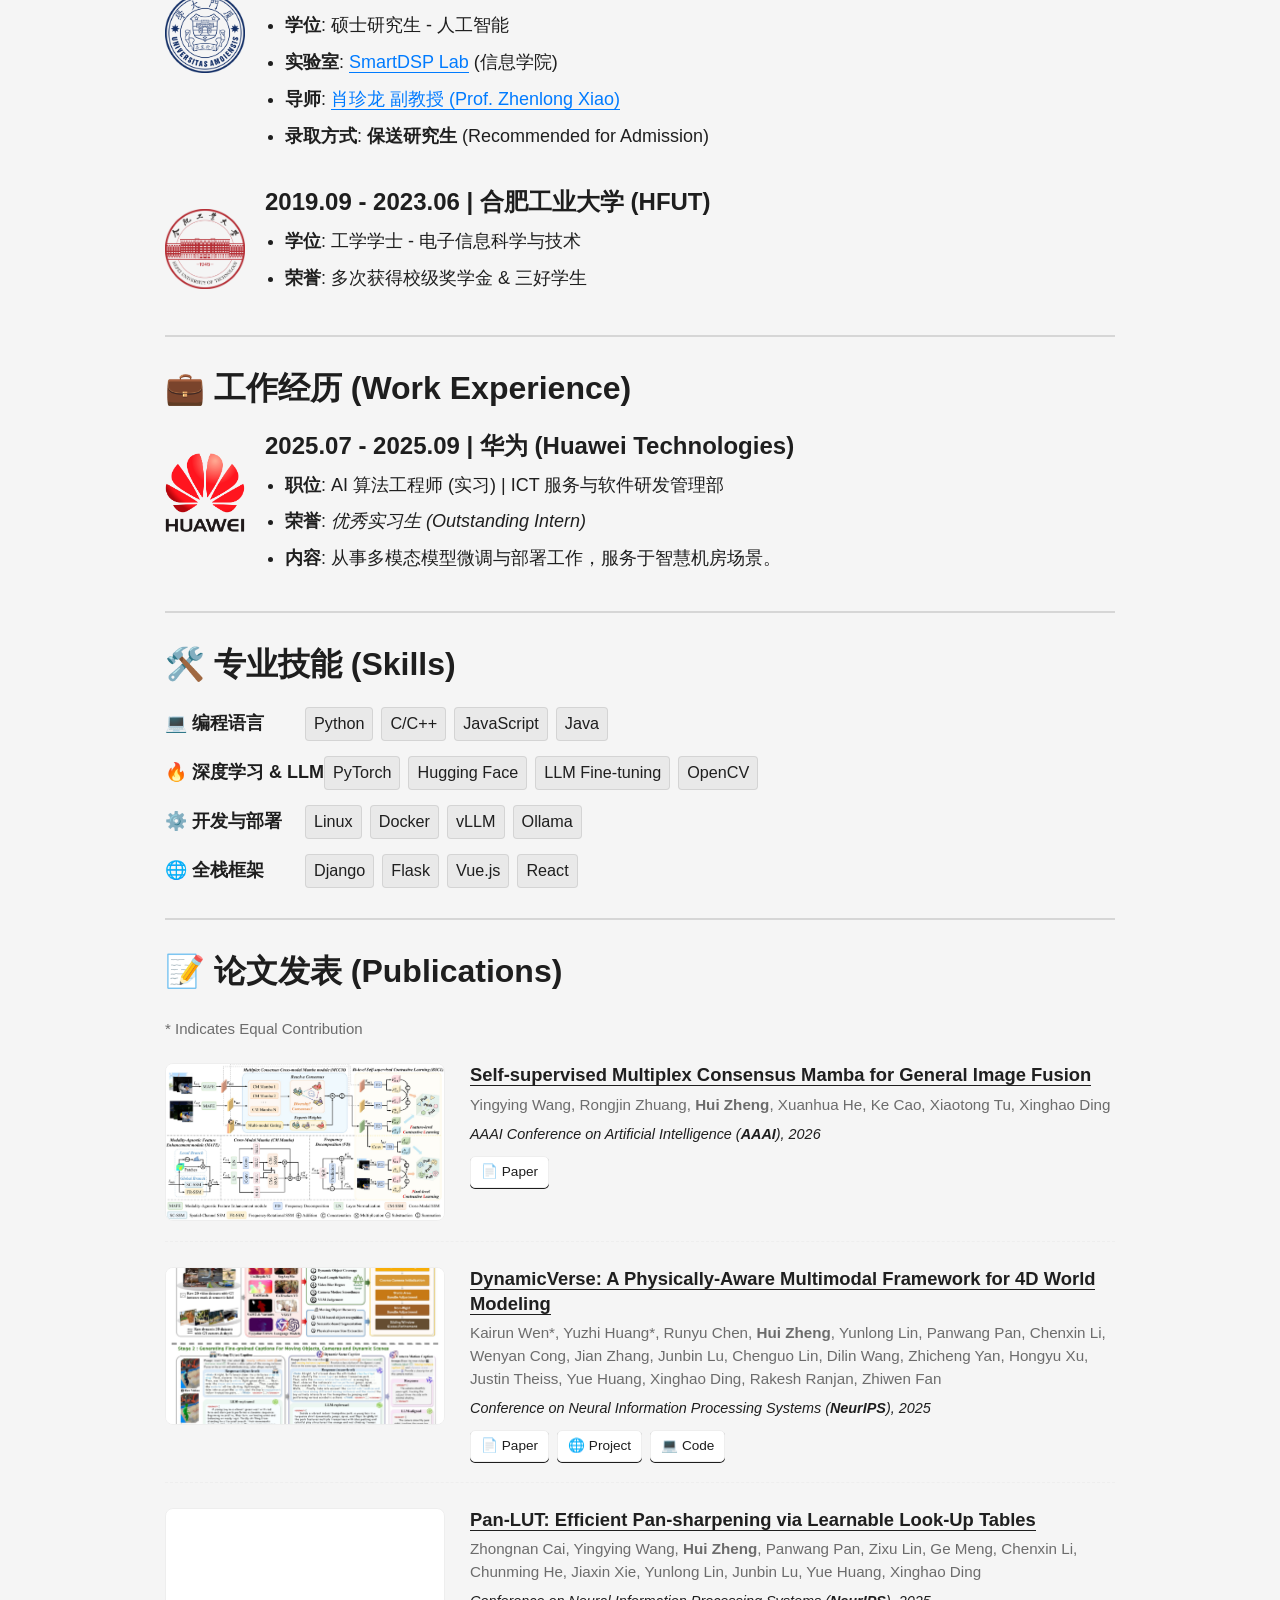
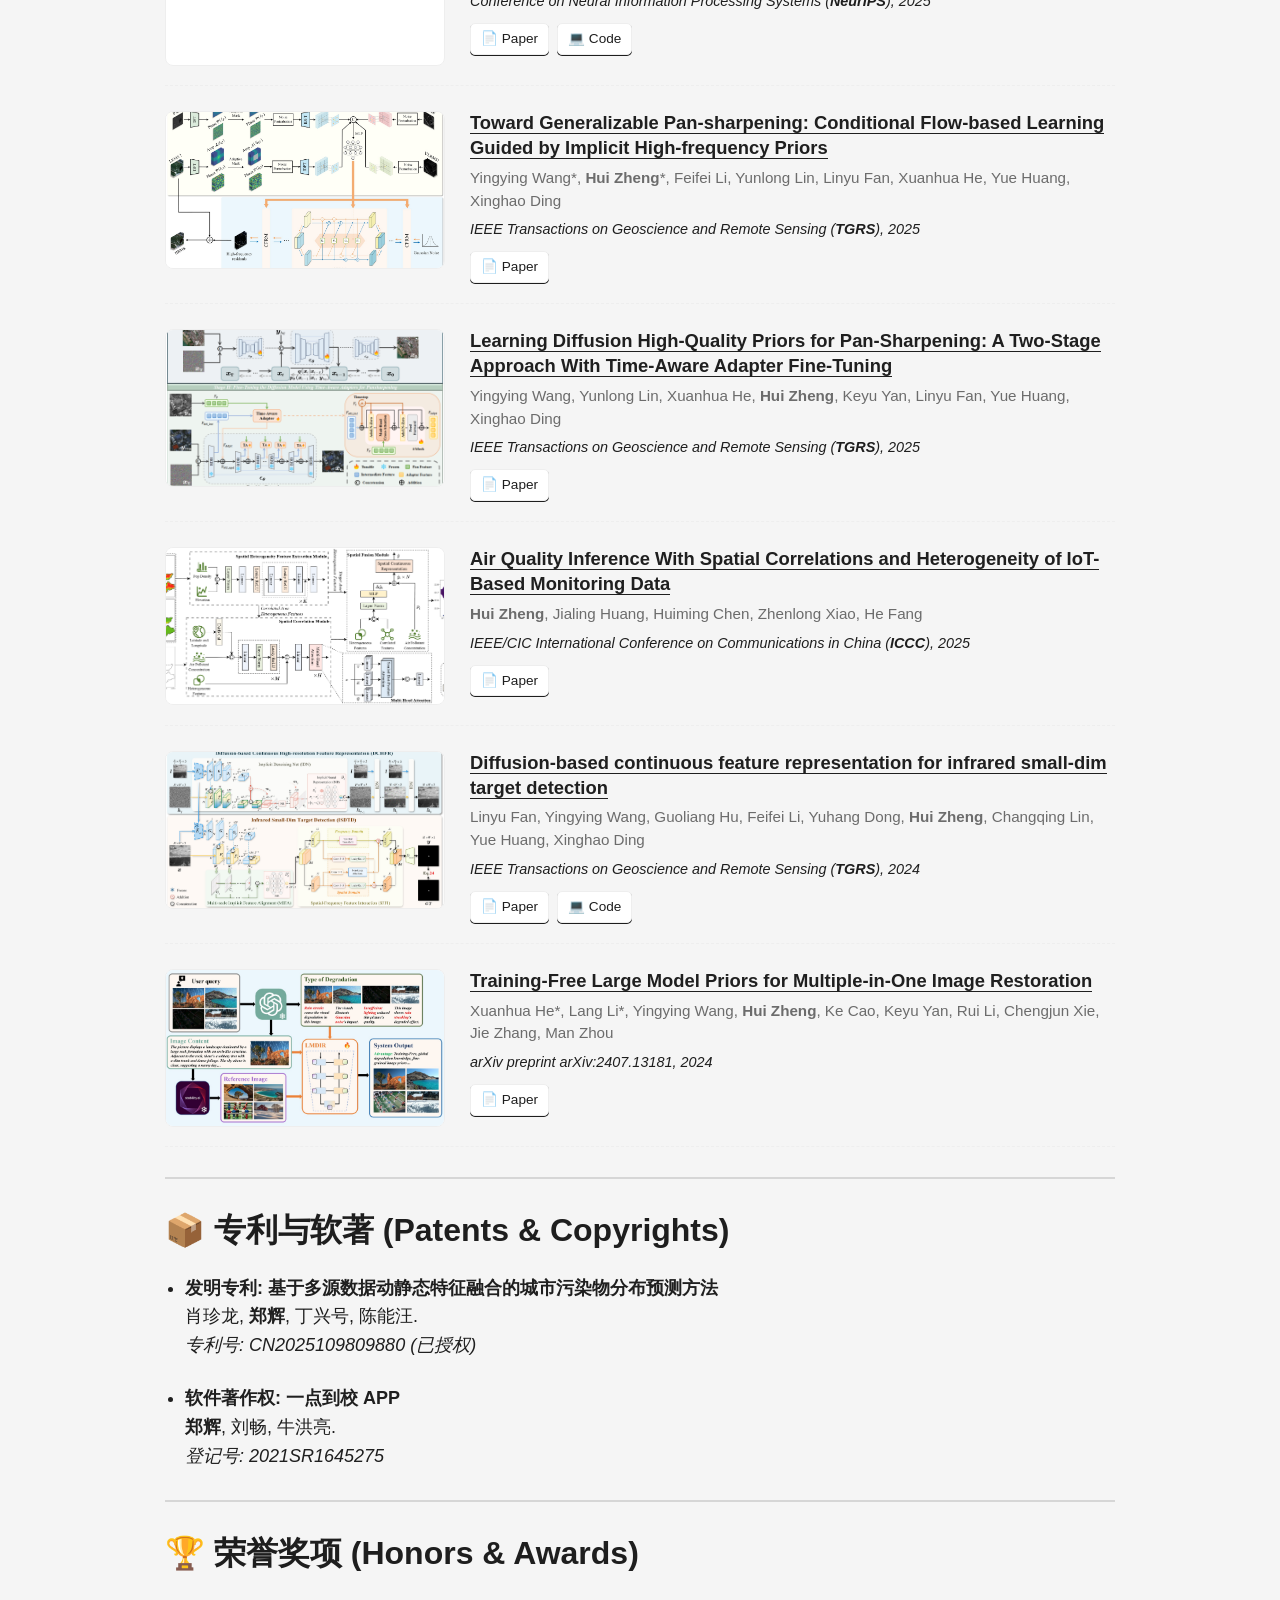
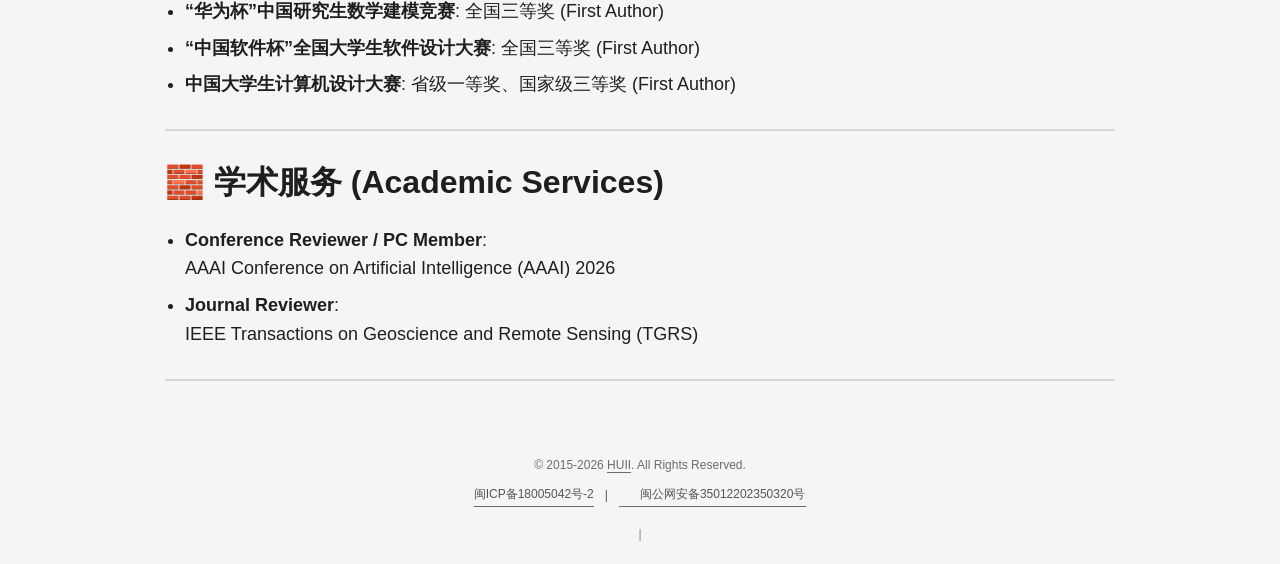
==== commit 8f6561dd: "update CV huiiz/home_page_source@35321c81fe22b2dd7fa846ca5f9b75b53a939c0e" ====
--- a/index.html
+++ b/index.html
@@ -9,7 +9,7 @@
 <svg fill="none" shape-rendering="geometricPrecision" stroke="currentColor" stroke-linecap="round" stroke-linejoin="round" stroke-width="2.5" viewBox="0 0 24 24" height="14" width="14"><path d="M18 13v6a2 2 0 01-2 2H5a2 2 0 01-2-2V8a2 2 0 012-2h6"/><path d="M15 3h6v6"/><path d="M10 14 21 3"/></svg></span>
 </a><a class=button href=https://blog.huii.top/ rel=noopener title="📚 Blog"><span class=button-inner>📚 Blog&nbsp;
 <svg fill="none" shape-rendering="geometricPrecision" stroke="currentColor" stroke-linecap="round" stroke-linejoin="round" stroke-width="2.5" viewBox="0 0 24 24" height="14" width="14"><path d="M18 13v6a2 2 0 01-2 2H5a2 2 0 01-2-2V8a2 2 0 012-2h6"/><path d="M15 3h6v6"/><path d="M10 14 21 3"/></svg></span>
-</a><a class=button href=zhenghui_CV_20260312.pdf rel=noopener title="📄 CV"><span class=button-inner>📄 CV</span></a></div></div><div style="width:100%;height:1px;background-color:#e0e0e0;margin:40px 0"></div><div class=post-content><link rel=stylesheet href=/css/custom.css><script defer src=/js/lightbox.js></script><div id=paper-lightbox onclick=closeLightbox()><img id=lightbox-img src alt="Full size preview"></div><div id=about></div><h2 id=-个人简介-biography>🦸 个人简介 (Biography)</h2><p>我是<strong>郑辉 (Hui Zheng)</strong>，目前在<strong>厦门大学信息学院</strong>攻读人工智能硕士学位 (2023-2026)。在此之前，我于合肥工业大学获得电子信息科学与技术学士学位。</p><p>我的研究兴趣主要集中在<strong>底层视觉 (Low-level Vision)</strong>、<strong>2D/3D Gaussian Splatting</strong> 以及<strong>多源时空数据融合</strong>。我热衷于探索如何利用深度学习和多模态大模型解决复杂的感知与重建问题，同时具备从算法设计到全栈落地的完整工程能力。</p><h3 id=-核心研究兴趣-research-interests>🔬 核心研究兴趣 (Research Interests)</h3><ul><li><strong>🖼️ 底层视觉与图形学</strong>: 图像复原、全色锐化 (Pansharpening)、多模态图像融合、2D Gaussian Splatting (2DGS)。</li><li><strong>🛰️ 多源时空数据融合</strong>: 挖掘多模态时空数据（卫星、站点、气象）的相关性，应用于空气质量推断等场景。</li><li><strong>🧠 多模态大模型 (MLLM)</strong>: 视觉-语言模型微调、多模态理解与生成。</li></ul><h3 id=-最新动态-news>🔥 最新动态 (News)</h3><ul><li><strong>[Dec. 2025]</strong> 🎉 论文 <strong>&ldquo;Self-supervised Multiplex Consensus Mamba&mldr;&rdquo;</strong> 被 <strong>AAAI 2026</strong> 接收！</li><li><strong>[Sep. 2025]</strong> 🎉 两篇论文 (<strong>DynamicVerse</strong> & <strong>Pan-LUT</strong>) 被 <strong>NeurIPS 2025</strong> 接收！</li><li><strong>[Jul. 2025]</strong> 💼 入职 <strong>华为 (Huawei)</strong> ICT 部门进行算法实习。</li></ul><hr><div id=education></div><h2 id=-教育背景-education>🎓 教育背景 (Education)</h2><div style=display:flex;gap:20px;align-items:flex-start;margin-bottom:30px><div style=flex-shrink:0;width:80px;padding-top:5px><img src=images/xmu.png alt=Logo style=width:100%;height:auto;object-fit:contain></div><div style=flex-grow:1><h3 style="margin:0 0 10px">2023.09 - 2026.06 | 厦门大学 (Xiamen University)</h3><ul style=margin:0;padding-left:20px><li><strong>学位</strong>: 硕士研究生 - 人工智能</li><li><strong>实验室</strong>: <a href=https://xmu-smartdsp.github.io/ target=_blank>SmartDSP Lab</a> (信息学院)</li><li><strong>导师</strong>: <a href=https://informatics.xmu.edu.cn/old/info/1465/25979.htm target=_blank>肖珍龙 副教授 (Prof. Zhenlong Xiao)</a></li><li><strong>录取方式</strong>: <strong>保送研究生</strong> (Recommended for Admission)</li></ul></div></div><div style=display:flex;gap:20px;align-items:flex-start;margin-bottom:30px><div style=flex-shrink:0;width:80px;padding-top:5px><img src=images/hfut.png alt=Logo style=width:100%;height:auto;object-fit:contain></div><div style=flex-grow:1><h3 style="margin:0 0 10px">2019.09 - 2023.06 | 合肥工业大学 (HFUT)</h3><ul style=margin:0;padding-left:20px><li><strong>学位</strong>: 工学学士 - 电子信息科学与技术</li><li><strong>荣誉</strong>: 多次获得校级奖学金 & 三好学生</li></ul></div></div><hr><div id=work></div><h2 id=-工作经历-work-experience>💼 工作经历 (Work Experience)</h2><div style=display:flex;gap:20px;align-items:flex-start;margin-bottom:30px><div style=flex-shrink:0;width:80px;padding-top:5px><img src=images/huawei.png alt=Logo style=width:100%;height:auto;object-fit:contain></div><div style=flex-grow:1><h3 style="margin:0 0 10px">2025.07 - 2025.09 | 华为 (Huawei Technologies)</h3><ul style=margin:0;padding-left:20px><li><strong>职位</strong>: AI 算法工程师 (实习) | ICT 服务与软件研发管理部</li><li><strong>荣誉</strong>: <em>优秀实习生 (Outstanding Intern)</em></li><li><strong>内容</strong>: 从事多模态模型微调与部署工作，服务于智慧机房场景。</li></ul></div></div><hr><div id=skills></div><h2 id=-专业技能-skills>🛠️ 专业技能 (Skills)</h2><div class=skill-container><div class=skill-group><div class=skill-label>💻 编程语言</div><div class=skill-tags><span class=skill-tag>Python</span>
+</a><a class=button href=zhenghui_CV_20260313.pdf rel=noopener title="📄 CV"><span class=button-inner>📄 CV</span></a></div></div><div style="width:100%;height:1px;background-color:#e0e0e0;margin:40px 0"></div><div class=post-content><link rel=stylesheet href=/css/custom.css><script defer src=/js/lightbox.js></script><div id=paper-lightbox onclick=closeLightbox()><img id=lightbox-img src alt="Full size preview"></div><div id=about></div><h2 id=-个人简介-biography>🦸 个人简介 (Biography)</h2><p>我是<strong>郑辉 (Hui Zheng)</strong>，目前在<strong>厦门大学信息学院</strong>攻读人工智能硕士学位 (2023-2026)。在此之前，我于合肥工业大学获得电子信息科学与技术学士学位。</p><p>我的研究兴趣主要集中在<strong>底层视觉 (Low-level Vision)</strong>、<strong>2D/3D Gaussian Splatting</strong> 以及<strong>多源时空数据融合</strong>。我热衷于探索如何利用深度学习和多模态大模型解决复杂的感知与重建问题，同时具备从算法设计到全栈落地的完整工程能力。</p><h3 id=-核心研究兴趣-research-interests>🔬 核心研究兴趣 (Research Interests)</h3><ul><li><strong>🖼️ 底层视觉与图形学</strong>: 图像复原、全色锐化 (Pansharpening)、多模态图像融合、2D Gaussian Splatting (2DGS)。</li><li><strong>🛰️ 多源时空数据融合</strong>: 挖掘多模态时空数据（卫星、站点、气象）的相关性，应用于空气质量推断等场景。</li><li><strong>🧠 多模态大模型 (MLLM)</strong>: 视觉-语言模型微调、多模态理解与生成。</li></ul><h3 id=-最新动态-news>🔥 最新动态 (News)</h3><ul><li><strong>[Dec. 2025]</strong> 🎉 论文 <strong>&ldquo;Self-supervised Multiplex Consensus Mamba&mldr;&rdquo;</strong> 被 <strong>AAAI 2026</strong> 接收！</li><li><strong>[Sep. 2025]</strong> 🎉 两篇论文 (<strong>DynamicVerse</strong> & <strong>Pan-LUT</strong>) 被 <strong>NeurIPS 2025</strong> 接收！</li><li><strong>[Jul. 2025]</strong> 💼 入职 <strong>华为 (Huawei)</strong> ICT 部门进行算法实习。</li></ul><hr><div id=education></div><h2 id=-教育背景-education>🎓 教育背景 (Education)</h2><div style=display:flex;gap:20px;align-items:flex-start;margin-bottom:30px><div style=flex-shrink:0;width:80px;padding-top:5px><img src=images/xmu.png alt=Logo style=width:100%;height:auto;object-fit:contain></div><div style=flex-grow:1><h3 style="margin:0 0 10px">2023.09 - 2026.06 | 厦门大学 (Xiamen University)</h3><ul style=margin:0;padding-left:20px><li><strong>学位</strong>: 硕士研究生 - 人工智能</li><li><strong>实验室</strong>: <a href=https://xmu-smartdsp.github.io/ target=_blank>SmartDSP Lab</a> (信息学院)</li><li><strong>导师</strong>: <a href=https://informatics.xmu.edu.cn/old/info/1465/25979.htm target=_blank>肖珍龙 副教授 (Prof. Zhenlong Xiao)</a></li><li><strong>录取方式</strong>: <strong>保送研究生</strong> (Recommended for Admission)</li></ul></div></div><div style=display:flex;gap:20px;align-items:flex-start;margin-bottom:30px><div style=flex-shrink:0;width:80px;padding-top:5px><img src=images/hfut.png alt=Logo style=width:100%;height:auto;object-fit:contain></div><div style=flex-grow:1><h3 style="margin:0 0 10px">2019.09 - 2023.06 | 合肥工业大学 (HFUT)</h3><ul style=margin:0;padding-left:20px><li><strong>学位</strong>: 工学学士 - 电子信息科学与技术</li><li><strong>荣誉</strong>: 多次获得校级奖学金 & 三好学生</li></ul></div></div><hr><div id=work></div><h2 id=-工作经历-work-experience>💼 工作经历 (Work Experience)</h2><div style=display:flex;gap:20px;align-items:flex-start;margin-bottom:30px><div style=flex-shrink:0;width:80px;padding-top:5px><img src=images/huawei.png alt=Logo style=width:100%;height:auto;object-fit:contain></div><div style=flex-grow:1><h3 style="margin:0 0 10px">2025.07 - 2025.09 | 华为 (Huawei Technologies)</h3><ul style=margin:0;padding-left:20px><li><strong>职位</strong>: AI 算法工程师 (实习) | ICT 服务与软件研发管理部</li><li><strong>荣誉</strong>: <em>优秀实习生 (Outstanding Intern)</em></li><li><strong>内容</strong>: 从事多模态模型微调与部署工作，服务于智慧机房场景。</li></ul></div></div><hr><div id=skills></div><h2 id=-专业技能-skills>🛠️ 专业技能 (Skills)</h2><div class=skill-container><div class=skill-group><div class=skill-label>💻 编程语言</div><div class=skill-tags><span class=skill-tag>Python</span>
 <span class=skill-tag>C/C++</span>
 <span class=skill-tag>JavaScript</span>
 <span class=skill-tag>Java</span></div></div><div class=skill-group><div class=skill-label>🔥 深度学习 & LLM</div><div class=skill-tags><span class=skill-tag>PyTorch</span>
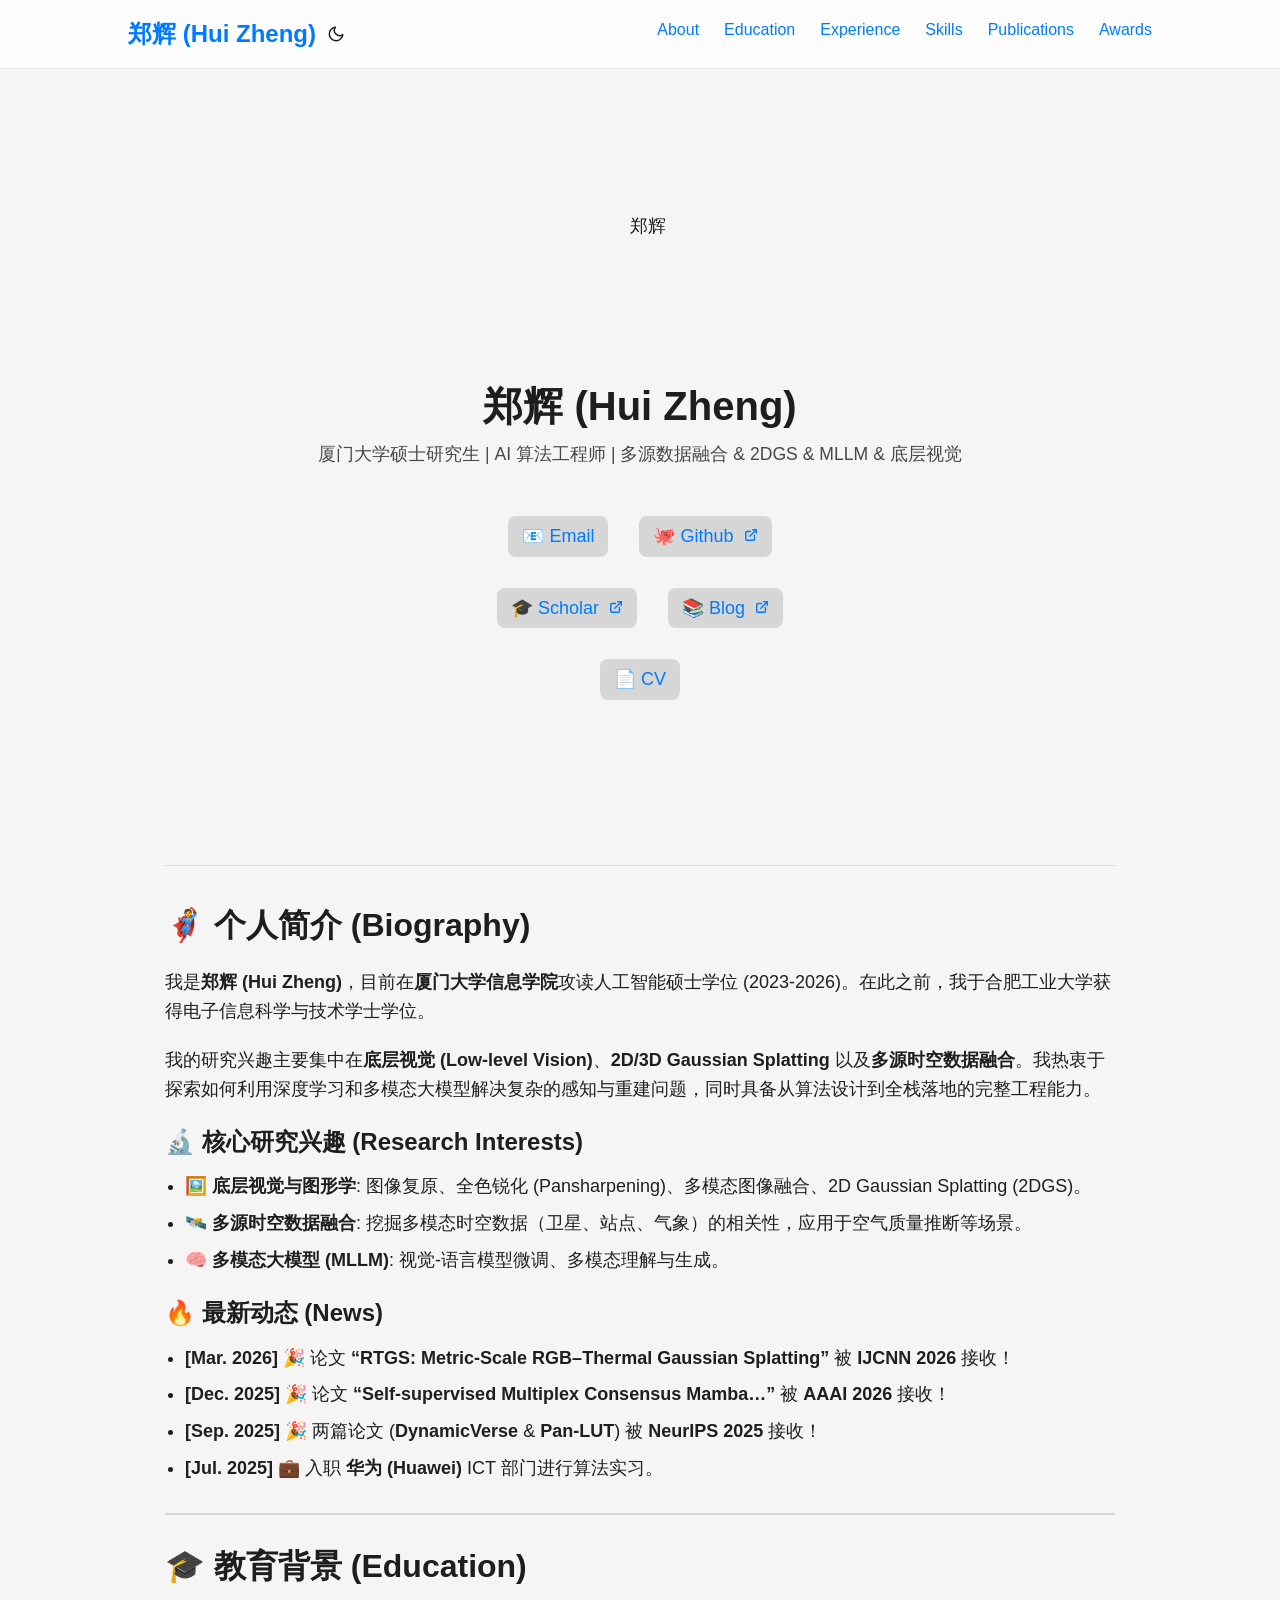
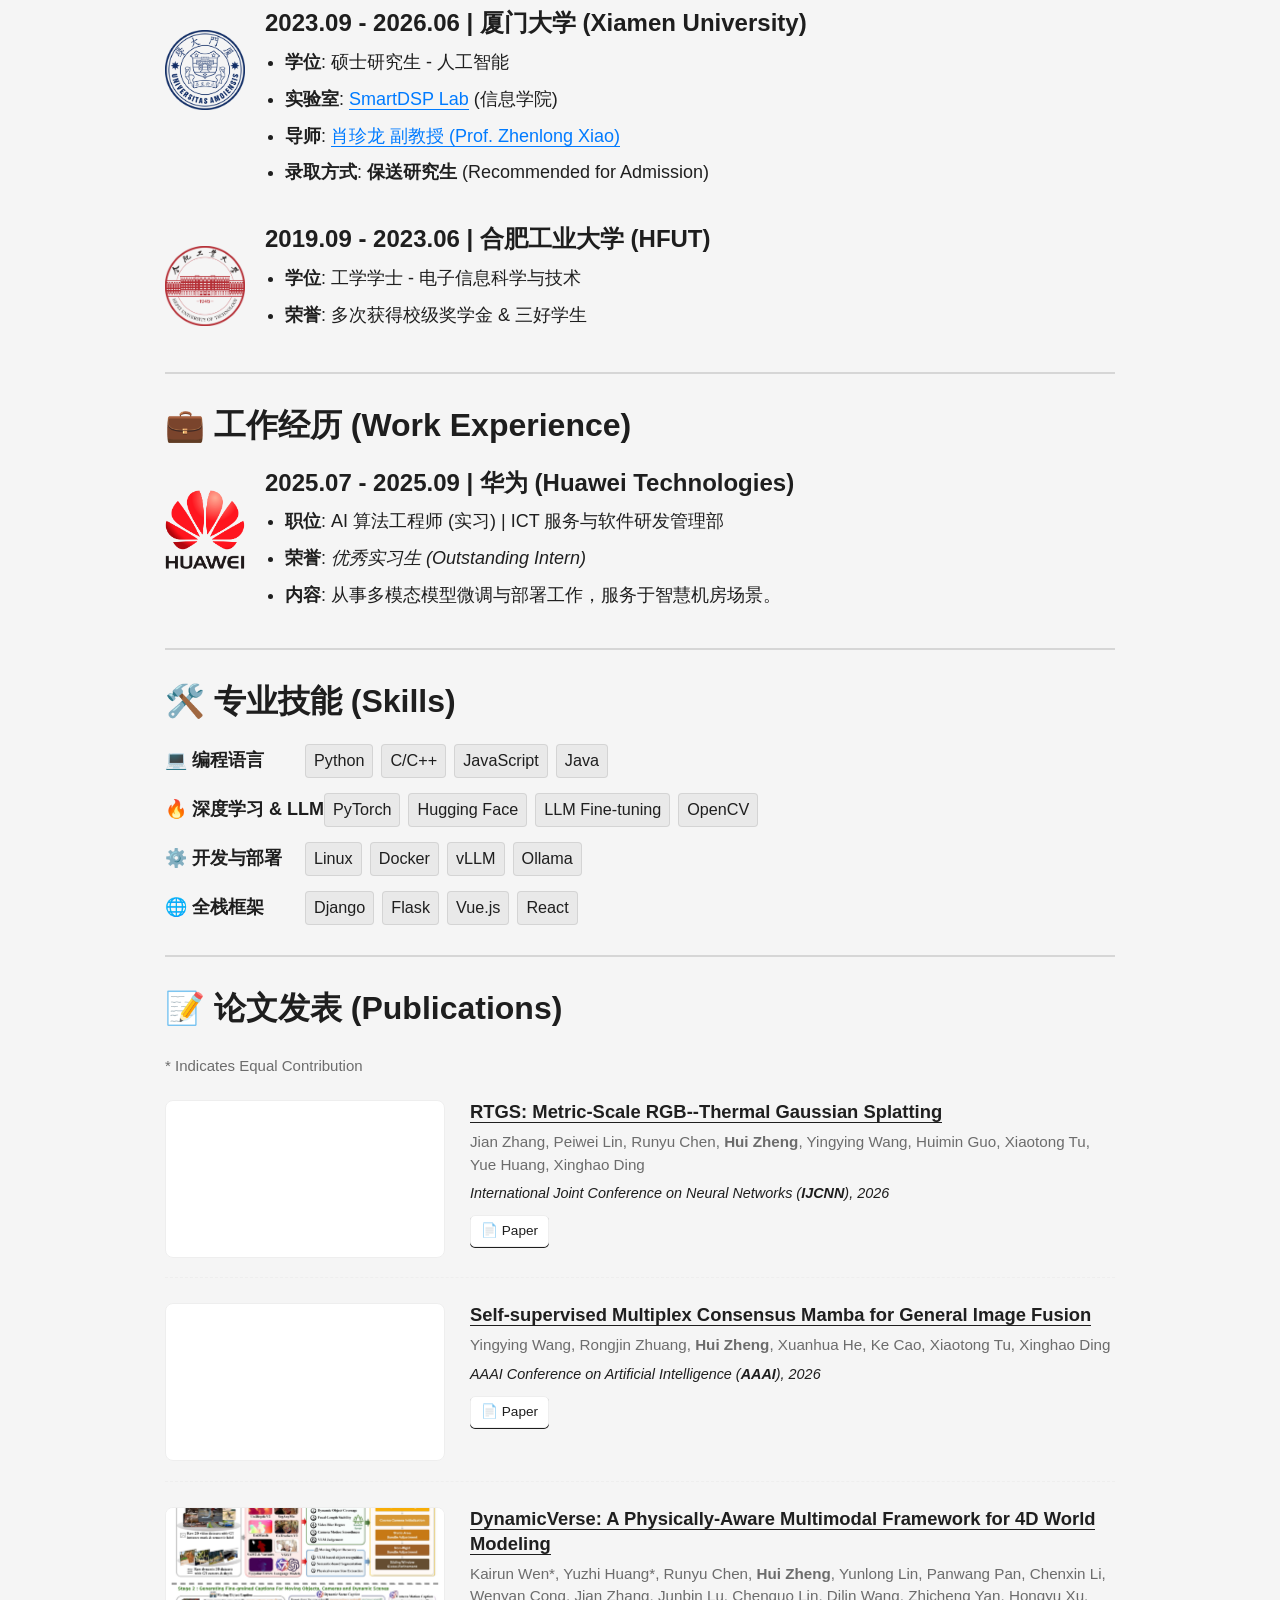
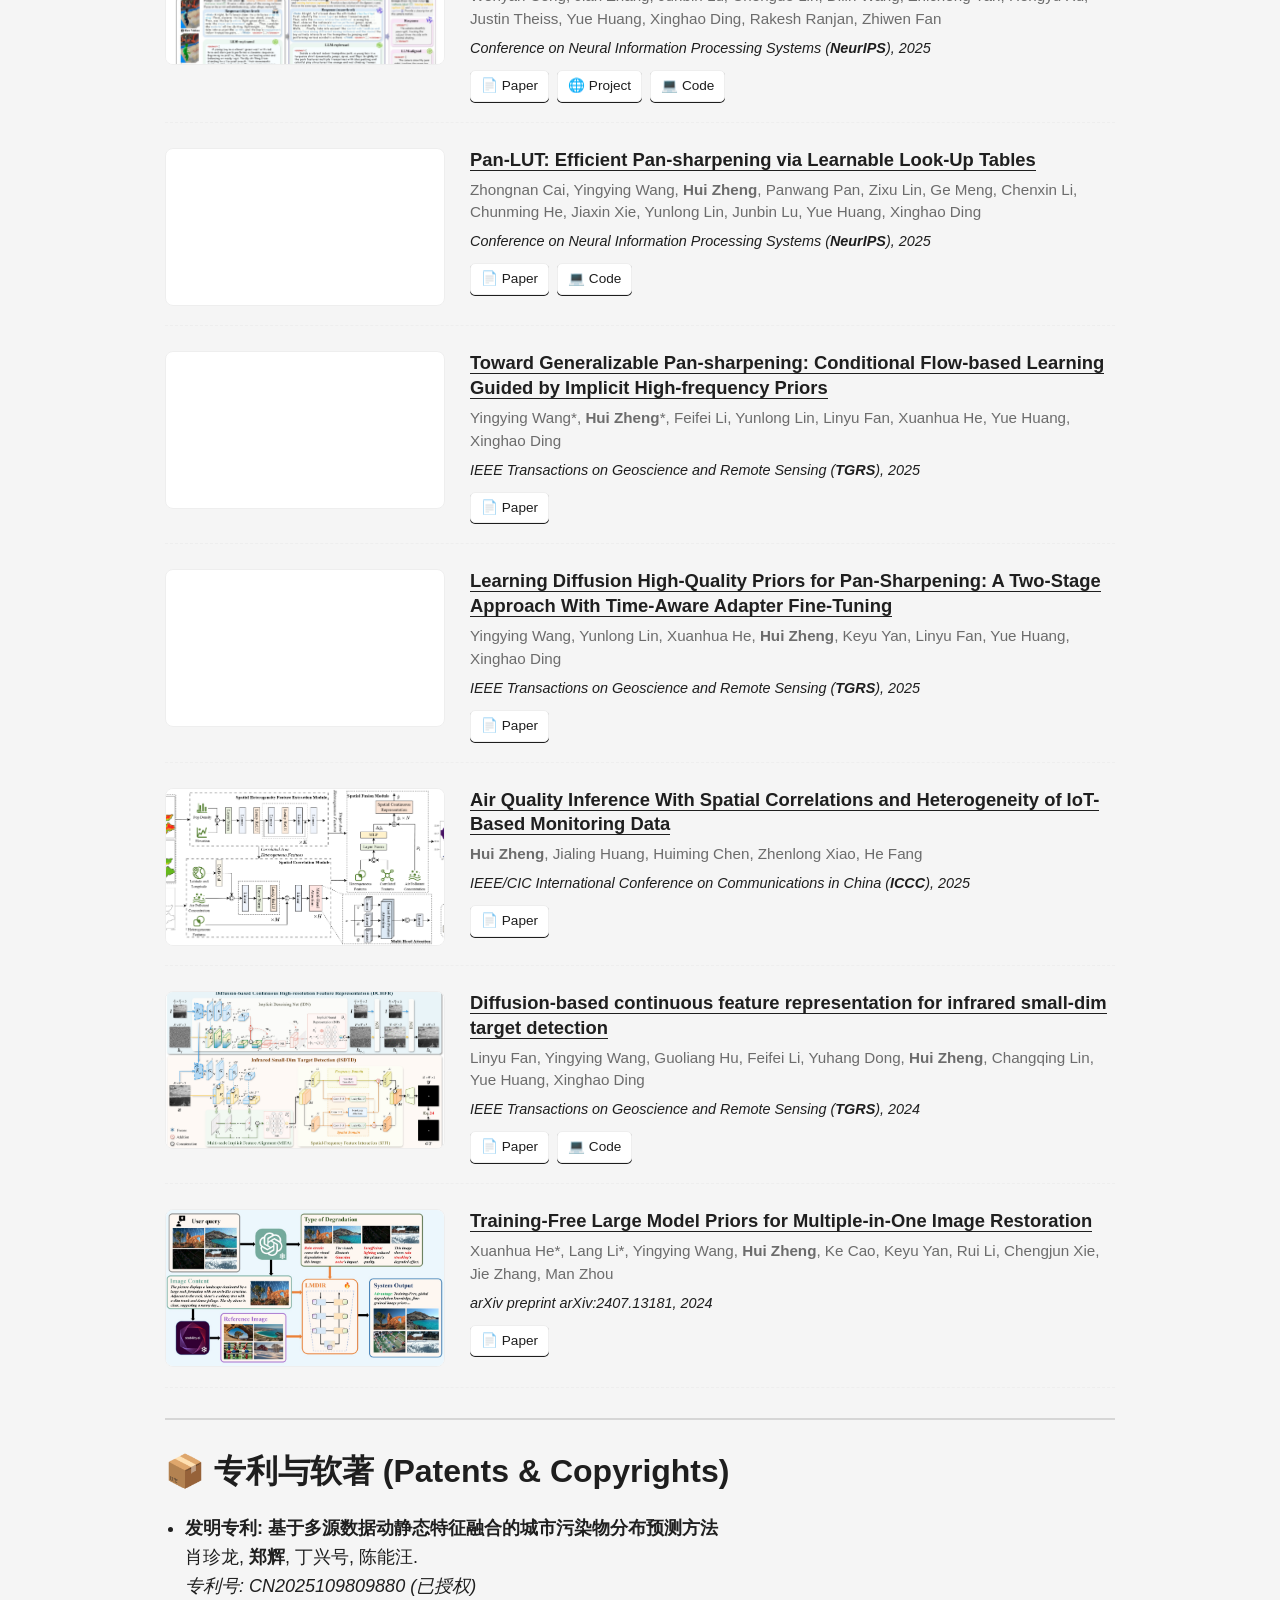
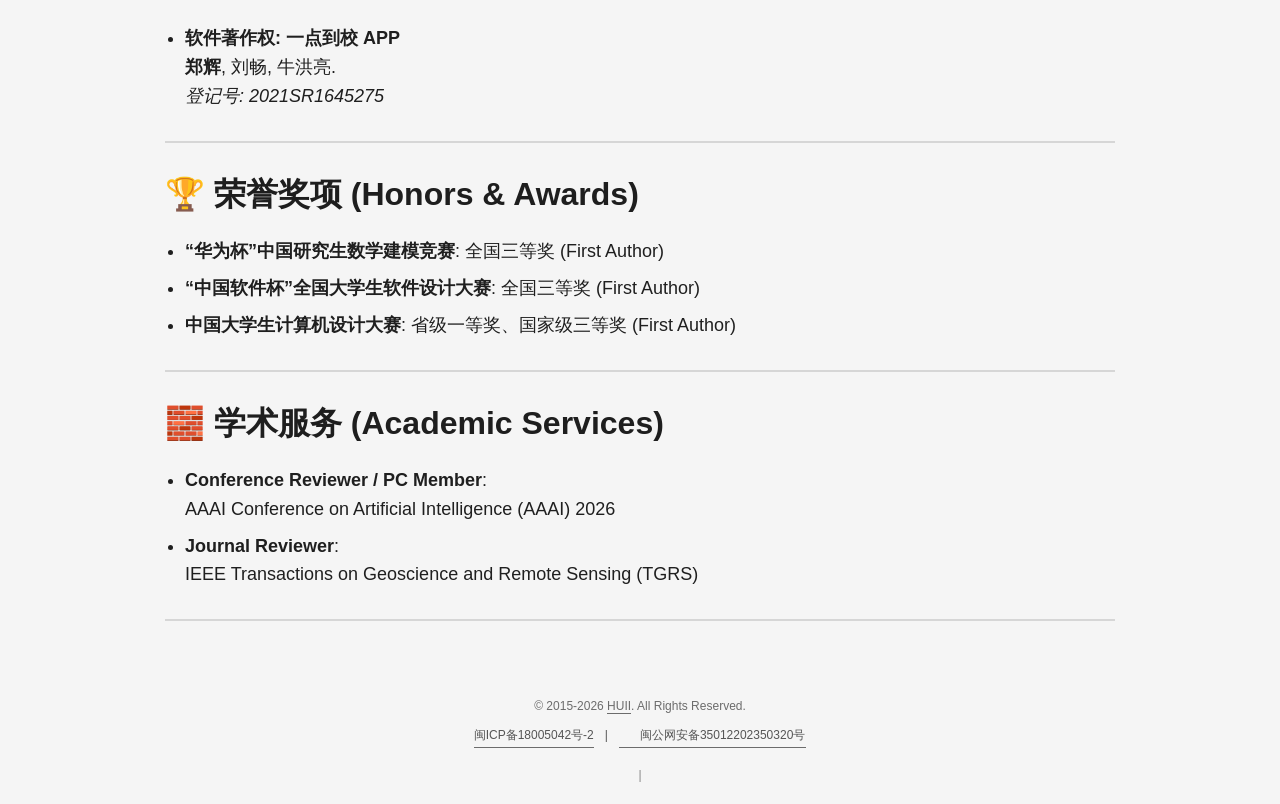
==== commit b5c085d4: "update ijcnn huiiz/home_page_source@b0d6fe52e2ce8749ced9e8aae92cf3fb629112f4" ====
--- a/index.html
+++ b/index.html
@@ -1,6 +1,6 @@
 <!doctype html><html lang=en dir=auto data-theme=auto><head><meta name=generator content="Hugo 0.154.5"><meta charset=utf-8><meta http-equiv=X-UA-Compatible content="IE=edge"><meta name=viewport content="width=device-width,initial-scale=1,shrink-to-fit=no"><meta name=robots content="index, follow"><title>郑辉 (Hui Zheng)</title><meta name=description content="M.S. in AI at Xiamen University. Algorithm Engineer focusing on Multi-source Data Fusion, MLLM, 2DGS, and Low-level Vision."><meta name=author content><link rel=canonical href=https://www.huii.top/><link crossorigin=anonymous href=/assets/css/stylesheet.a4889113782e0f2ae277a1e92daacae9c14096a7602e1e1ea8228a95006b1490.css integrity="sha256-pIiRE3guDyrid6HpLarK6cFAlqdgLh4eqCKKlQBrFJA=" rel="preload stylesheet" as=style><link rel=icon href=https://www.huii.top/avatar.jpg><link rel=icon type=image/png sizes=16x16 href=https://www.huii.top/avatar.jpg><link rel=icon type=image/png sizes=32x32 href=https://www.huii.top/avatar.jpg><link rel=apple-touch-icon href=https://www.huii.top/avatar.jpg><link rel=mask-icon href=https://www.huii.top/safari-pinned-tab.svg><meta name=theme-color content="#2e2e33"><meta name=msapplication-TileColor content="#2e2e33"><link rel=alternate type=application/rss+xml href=https://www.huii.top/index.xml title=rss><link rel=alternate hreflang=en href=https://www.huii.top/><noscript><style>#theme-toggle,.top-link{display:none}</style><style>@media(prefers-color-scheme:dark){:root{--theme:rgb(29, 30, 32);--entry:rgb(46, 46, 51);--primary:rgb(218, 218, 219);--secondary:rgb(155, 156, 157);--tertiary:rgb(65, 66, 68);--content:rgb(196, 196, 197);--code-block-bg:rgb(46, 46, 51);--code-bg:rgb(55, 56, 62);--border:rgb(51, 51, 51);color-scheme:dark}.list{background:var(--theme)}.toc{background:var(--entry)}}@media(prefers-color-scheme:light){.list::-webkit-scrollbar-thumb{border-color:var(--code-bg)}}</style></noscript><script>localStorage.getItem("pref-theme")==="dark"?document.querySelector("html").dataset.theme="dark":localStorage.getItem("pref-theme")==="light"?document.querySelector("html").dataset.theme="light":window.matchMedia("(prefers-color-scheme: dark)").matches?document.querySelector("html").dataset.theme="dark":document.querySelector("html").dataset.theme="light"</script><style>.header{position:fixed!important;top:0;left:0;right:0;width:100%;z-index:1000;-webkit-backdrop-filter:blur(12px);backdrop-filter:blur(12px);transition:background-color .3s ease,border-color .3s ease,transform .3s ease;box-shadow:none!important}.main{margin-top:70px}.header.nav-hidden{transform:translateY(-100%)}#theme-toggle,#menu a{position:relative;z-index:1001}html:not([data-theme=dark]) .header{background:rgba(255,255,255,.8)!important;border-bottom:1px solid rgba(0,0,0,8%)!important}html[data-theme=dark] .header{background:rgba(29,30,32,.8)!important;border-bottom:1px solid rgba(255,255,255,.1)!important}html[data-theme=dark] #menu a{color:#e5e5e5!important}html[data-theme=dark] .header .logo a{color:#e5e5e5!important}html[data-theme=dark] #theme-toggle{color:#e5e5e5!important}html[data-theme=dark] #theme-toggle svg{fill:currentColor!important;stroke:currentColor!important}html[data-theme=dark] .header .logo a:hover,html[data-theme=dark] #menu a:hover,html[data-theme=dark] #theme-toggle:hover{color:var(--primary)!important}html[data-theme=dark] .button{background:rgba(255,255,255,5%)!important;border:1px solid rgba(255,255,255,.15)!important;color:#e5e5e5!important;box-shadow:none!important;transition:all .3s ease}html[data-theme=dark] .button .button-inner,html[data-theme=dark] .button svg,html[data-theme=dark] .button svg path{color:#e5e5e5!important;stroke:#e5e5e5!important;fill:none!important}html[data-theme=dark] .button:hover{background:rgba(255,255,255,.1)!important;border-color:var(--primary)!important;transform:translateY(-2px)}html[data-theme=dark] .button:hover .button-inner,html[data-theme=dark] .button:hover svg,html[data-theme=dark] .button:hover svg path{color:var(--primary)!important;stroke:var(--primary)!important}html[data-theme=dark] .post-content a,html[data-theme=dark] .entry-content a{color:#93c5fd!important}html[data-theme=dark] .post-content a:hover,html[data-theme=dark] .entry-content a:hover{color:#fff!important}html[data-theme=dark] .post-content img{background-color:rgba(255,255,255,.95)!important;padding:4px!important;border-radius:6px!important;box-shadow:0 2px 4px rgba(0,0,0,.2)!important}</style><meta property="og:url" content="https://www.huii.top/"><meta property="og:site_name" content="郑辉 (Hui Zheng)"><meta property="og:title" content="郑辉 (Hui Zheng)"><meta property="og:description" content=" 🦸 个人简介 (Biography) 我是郑辉 (Hui Zheng)，目前在厦门大学信息学院攻读人工智能硕士学位 (2023-2026)。在此之前，我于合肥工业大学获得电子信息科学与技术学士学位。
 我的研究兴趣主要集中在底层视觉 (Low-level Vision)、2D/3D Gaussian Splatting 以及多源时空数据融合。我热衷于探索如何利用深度学习和多模态大模型解决复杂的感知与重建问题，同时具备从算法设计到全栈落地的完整工程能力。
-🔬 核心研究兴趣 (Research Interests) 🖼️ 底层视觉与图形学: 图像复原、全色锐化 (Pansharpening)、多模态图像融合、2D Gaussian Splatting (2DGS)。 🛰️ 多源时空数据融合: 挖掘多模态时空数据（卫星、站点、气象）的相关性，应用于空气质量推断等场景。 🧠 多模态大模型 (MLLM): 视觉-语言模型微调、多模态理解与生成。 🔥 最新动态 (News) [Dec. 2025] 🎉 论文 “Self-supervised Multiplex Consensus Mamba…” 被 AAAI 2026 接收！ [Sep. 2025] 🎉 两篇论文 (DynamicVerse & Pan-LUT) 被 NeurIPS 2025 接收！ [Jul. 2025] 💼 入职 华为 (Huawei) ICT 部门进行算法实习。 🎓 教育背景 (Education) 2023.09 - 2026.06 | 厦门大学 (Xiamen University) 学位: 硕士研究生 - 人工智能 实验室: SmartDSP Lab (信息学院) 导师: 肖珍龙 副教授 (Prof. Zhenlong Xiao) 录取方式: 保送研究生 (Recommended for Admission) 2019.09 - 2023.06 | 合肥工业大学 (HFUT) 学位: 工学学士 - 电子信息科学与技术 荣誉: 多次获得校级奖学金 & 三好学生 💼 工作经历 (Work Experience) 2025.07 - 2025.09 | 华为 (Huawei Technologies) 职位: AI 算法工程师 (实习) | ICT 服务与软件研发管理部 荣誉: 优秀实习生 (Outstanding Intern) 内容: 从事多模态模型微调与部署工作，服务于智慧机房场景。 🛠️ 专业技能 (Skills) 💻 编程语言 Python C/C++ JavaScript Java 🔥 深度学习 & LLM PyTorch Hugging Face LLM Fine-tuning OpenCV ⚙️ 开发与部署 Linux Docker vLLM Ollama 🌐 全栈框架 Django Flask Vue.js React 📝 论文发表 (Publications) * Indicates Equal Contribution"><meta property="og:locale" content="zh-cn"><meta property="og:type" content="website"><meta property="og:image" content="https://www.huii.top/avatar"><meta name=twitter:card content="summary_large_image"><meta name=twitter:image content="https://www.huii.top/avatar"><meta name=twitter:title content><meta name=twitter:description content="M.S. in AI at Xiamen University. Algorithm Engineer focusing on Multi-source Data Fusion, MLLM, 2DGS, and Low-level Vision."><script type=application/ld+json>{"@context":"https://schema.org","@type":"Organization","name":"郑辉 (Hui Zheng)","url":"https://www.huii.top/","description":"M.S. in AI at Xiamen University. Algorithm Engineer focusing on Multi-source Data Fusion, MLLM, 2DGS, and Low-level Vision.","logo":"https://www.huii.top/avatar.jpg","sameAs":[]}</script></head><body class=list id=top><header class=header><nav class=nav><div class=logo><a href=https://www.huii.top/ accesskey=h title="郑辉 (Hui Zheng) (Alt + H)">郑辉 (Hui Zheng)</a><div class=logo-switches><button id=theme-toggle accesskey=t title="(Alt + T)" aria-label="Toggle theme">
+🔬 核心研究兴趣 (Research Interests) 🖼️ 底层视觉与图形学: 图像复原、全色锐化 (Pansharpening)、多模态图像融合、2D Gaussian Splatting (2DGS)。 🛰️ 多源时空数据融合: 挖掘多模态时空数据（卫星、站点、气象）的相关性，应用于空气质量推断等场景。 🧠 多模态大模型 (MLLM): 视觉-语言模型微调、多模态理解与生成。 🔥 最新动态 (News) [Mar. 2026] 🎉 论文 “RTGS: Metric-Scale RGB–Thermal Gaussian Splatting” 被 IJCNN 2026 接收！ [Dec. 2025] 🎉 论文 “Self-supervised Multiplex Consensus Mamba…” 被 AAAI 2026 接收！ [Sep. 2025] 🎉 两篇论文 (DynamicVerse & Pan-LUT) 被 NeurIPS 2025 接收！ [Jul. 2025] 💼 入职 华为 (Huawei) ICT 部门进行算法实习。 🎓 教育背景 (Education) 2023.09 - 2026.06 | 厦门大学 (Xiamen University) 学位: 硕士研究生 - 人工智能 实验室: SmartDSP Lab (信息学院) 导师: 肖珍龙 副教授 (Prof. Zhenlong Xiao) 录取方式: 保送研究生 (Recommended for Admission) 2019.09 - 2023.06 | 合肥工业大学 (HFUT) 学位: 工学学士 - 电子信息科学与技术 荣誉: 多次获得校级奖学金 & 三好学生 💼 工作经历 (Work Experience) 2025.07 - 2025.09 | 华为 (Huawei Technologies) 职位: AI 算法工程师 (实习) | ICT 服务与软件研发管理部 荣誉: 优秀实习生 (Outstanding Intern) 内容: 从事多模态模型微调与部署工作，服务于智慧机房场景。 🛠️ 专业技能 (Skills) 💻 编程语言 Python C/C++ JavaScript Java 🔥 深度学习 & LLM PyTorch Hugging Face LLM Fine-tuning OpenCV ⚙️ 开发与部署 Linux Docker vLLM Ollama 🌐 全栈框架 Django Flask Vue.js React 📝 论文发表 (Publications) * Indicates Equal Contribution"><meta property="og:locale" content="zh-cn"><meta property="og:type" content="website"><meta property="og:image" content="https://www.huii.top/avatar"><meta name=twitter:card content="summary_large_image"><meta name=twitter:image content="https://www.huii.top/avatar"><meta name=twitter:title content><meta name=twitter:description content="M.S. in AI at Xiamen University. Algorithm Engineer focusing on Multi-source Data Fusion, MLLM, 2DGS, and Low-level Vision."><script type=application/ld+json>{"@context":"https://schema.org","@type":"Organization","name":"郑辉 (Hui Zheng)","url":"https://www.huii.top/","description":"M.S. in AI at Xiamen University. Algorithm Engineer focusing on Multi-source Data Fusion, MLLM, 2DGS, and Low-level Vision.","logo":"https://www.huii.top/avatar.jpg","sameAs":[]}</script></head><body class=list id=top><header class=header><nav class=nav><div class=logo><a href=https://www.huii.top/ accesskey=h title="郑辉 (Hui Zheng) (Alt + H)">郑辉 (Hui Zheng)</a><div class=logo-switches><button id=theme-toggle accesskey=t title="(Alt + T)" aria-label="Toggle theme">
 <svg id="moon" width="24" height="18" viewBox="0 0 24 24" fill="none" stroke="currentColor" stroke-width="2" stroke-linecap="round" stroke-linejoin="round"><path d="M21 12.79A9 9 0 1111.21 3 7 7 0 0021 12.79z"/></svg>
 <svg id="sun" width="24" height="18" viewBox="0 0 24 24" fill="none" stroke="currentColor" stroke-width="2" stroke-linecap="round" stroke-linejoin="round"><circle cx="12" cy="12" r="5"/><line x1="12" y1="1" x2="12" y2="3"/><line x1="12" y1="21" x2="12" y2="23"/><line x1="4.22" y1="4.22" x2="5.64" y2="5.64"/><line x1="18.36" y1="18.36" x2="19.78" y2="19.78"/><line x1="1" y1="12" x2="3" y2="12"/><line x1="21" y1="12" x2="23" y2="12"/><line x1="4.22" y1="19.78" x2="5.64" y2="18.36"/><line x1="18.36" y1="5.64" x2="19.78" y2="4.22"/></svg></button></div></div><ul id=menu><li><a href=https://www.huii.top/#about title=About><span>About</span></a></li><li><a href=https://www.huii.top/#education title=Education><span>Education</span></a></li><li><a href=https://www.huii.top/#work title=Experience><span>Experience</span></a></li><li><a href=https://www.huii.top/#skills title=Skills><span>Skills</span></a></li><li><a href=https://www.huii.top/#publications title=Publications><span>Publications</span></a></li><li><a href=https://www.huii.top/#awards title=Awards><span>Awards</span></a></li></ul></nav></header><main class=main><div class=profile style=display:flex;flex-direction:column;align-items:center;justify-content:center;text-align:center;width:100%><div class=profile_inner style=margin-bottom:20px><img src=https://www.huii.top/avatar.jpg alt=郑辉 height=150 width=150 style=border-radius:50%></div><h1 style=margin:0;font-size:2.5rem;line-height:1.2>郑辉 (Hui Zheng)</h1><span style=margin-top:10px;font-size:1.1rem;opacity:.8;display:block>厦门大学硕士研究生 | AI 算法工程师 | 多源数据融合 & 2DGS & MLLM & 底层视觉</span><div style=margin-top:15px><div class=social-icons></div></div><div class=buttons style=margin-top:25px;display:flex;justify-content:center;gap:15px;flex-wrap:wrap><a class=button href=mailto:huiiz@stu.xmu.edu.cn rel=noopener title="📧 Email"><span class=button-inner>📧 Email</span>
 </a><a class=button href=https://github.com/huiiz rel=noopener title="🐙 Github"><span class=button-inner>🐙 Github&nbsp;
@@ -9,7 +9,7 @@
 <svg fill="none" shape-rendering="geometricPrecision" stroke="currentColor" stroke-linecap="round" stroke-linejoin="round" stroke-width="2.5" viewBox="0 0 24 24" height="14" width="14"><path d="M18 13v6a2 2 0 01-2 2H5a2 2 0 01-2-2V8a2 2 0 012-2h6"/><path d="M15 3h6v6"/><path d="M10 14 21 3"/></svg></span>
 </a><a class=button href=https://blog.huii.top/ rel=noopener title="📚 Blog"><span class=button-inner>📚 Blog&nbsp;
 <svg fill="none" shape-rendering="geometricPrecision" stroke="currentColor" stroke-linecap="round" stroke-linejoin="round" stroke-width="2.5" viewBox="0 0 24 24" height="14" width="14"><path d="M18 13v6a2 2 0 01-2 2H5a2 2 0 01-2-2V8a2 2 0 012-2h6"/><path d="M15 3h6v6"/><path d="M10 14 21 3"/></svg></span>
-</a><a class=button href=zhenghui_CV_20260313.pdf rel=noopener title="📄 CV"><span class=button-inner>📄 CV</span></a></div></div><div style="width:100%;height:1px;background-color:#e0e0e0;margin:40px 0"></div><div class=post-content><link rel=stylesheet href=/css/custom.css><script defer src=/js/lightbox.js></script><div id=paper-lightbox onclick=closeLightbox()><img id=lightbox-img src alt="Full size preview"></div><div id=about></div><h2 id=-个人简介-biography>🦸 个人简介 (Biography)</h2><p>我是<strong>郑辉 (Hui Zheng)</strong>，目前在<strong>厦门大学信息学院</strong>攻读人工智能硕士学位 (2023-2026)。在此之前，我于合肥工业大学获得电子信息科学与技术学士学位。</p><p>我的研究兴趣主要集中在<strong>底层视觉 (Low-level Vision)</strong>、<strong>2D/3D Gaussian Splatting</strong> 以及<strong>多源时空数据融合</strong>。我热衷于探索如何利用深度学习和多模态大模型解决复杂的感知与重建问题，同时具备从算法设计到全栈落地的完整工程能力。</p><h3 id=-核心研究兴趣-research-interests>🔬 核心研究兴趣 (Research Interests)</h3><ul><li><strong>🖼️ 底层视觉与图形学</strong>: 图像复原、全色锐化 (Pansharpening)、多模态图像融合、2D Gaussian Splatting (2DGS)。</li><li><strong>🛰️ 多源时空数据融合</strong>: 挖掘多模态时空数据（卫星、站点、气象）的相关性，应用于空气质量推断等场景。</li><li><strong>🧠 多模态大模型 (MLLM)</strong>: 视觉-语言模型微调、多模态理解与生成。</li></ul><h3 id=-最新动态-news>🔥 最新动态 (News)</h3><ul><li><strong>[Dec. 2025]</strong> 🎉 论文 <strong>&ldquo;Self-supervised Multiplex Consensus Mamba&mldr;&rdquo;</strong> 被 <strong>AAAI 2026</strong> 接收！</li><li><strong>[Sep. 2025]</strong> 🎉 两篇论文 (<strong>DynamicVerse</strong> & <strong>Pan-LUT</strong>) 被 <strong>NeurIPS 2025</strong> 接收！</li><li><strong>[Jul. 2025]</strong> 💼 入职 <strong>华为 (Huawei)</strong> ICT 部门进行算法实习。</li></ul><hr><div id=education></div><h2 id=-教育背景-education>🎓 教育背景 (Education)</h2><div style=display:flex;gap:20px;align-items:flex-start;margin-bottom:30px><div style=flex-shrink:0;width:80px;padding-top:5px><img src=images/xmu.png alt=Logo style=width:100%;height:auto;object-fit:contain></div><div style=flex-grow:1><h3 style="margin:0 0 10px">2023.09 - 2026.06 | 厦门大学 (Xiamen University)</h3><ul style=margin:0;padding-left:20px><li><strong>学位</strong>: 硕士研究生 - 人工智能</li><li><strong>实验室</strong>: <a href=https://xmu-smartdsp.github.io/ target=_blank>SmartDSP Lab</a> (信息学院)</li><li><strong>导师</strong>: <a href=https://informatics.xmu.edu.cn/old/info/1465/25979.htm target=_blank>肖珍龙 副教授 (Prof. Zhenlong Xiao)</a></li><li><strong>录取方式</strong>: <strong>保送研究生</strong> (Recommended for Admission)</li></ul></div></div><div style=display:flex;gap:20px;align-items:flex-start;margin-bottom:30px><div style=flex-shrink:0;width:80px;padding-top:5px><img src=images/hfut.png alt=Logo style=width:100%;height:auto;object-fit:contain></div><div style=flex-grow:1><h3 style="margin:0 0 10px">2019.09 - 2023.06 | 合肥工业大学 (HFUT)</h3><ul style=margin:0;padding-left:20px><li><strong>学位</strong>: 工学学士 - 电子信息科学与技术</li><li><strong>荣誉</strong>: 多次获得校级奖学金 & 三好学生</li></ul></div></div><hr><div id=work></div><h2 id=-工作经历-work-experience>💼 工作经历 (Work Experience)</h2><div style=display:flex;gap:20px;align-items:flex-start;margin-bottom:30px><div style=flex-shrink:0;width:80px;padding-top:5px><img src=images/huawei.png alt=Logo style=width:100%;height:auto;object-fit:contain></div><div style=flex-grow:1><h3 style="margin:0 0 10px">2025.07 - 2025.09 | 华为 (Huawei Technologies)</h3><ul style=margin:0;padding-left:20px><li><strong>职位</strong>: AI 算法工程师 (实习) | ICT 服务与软件研发管理部</li><li><strong>荣誉</strong>: <em>优秀实习生 (Outstanding Intern)</em></li><li><strong>内容</strong>: 从事多模态模型微调与部署工作，服务于智慧机房场景。</li></ul></div></div><hr><div id=skills></div><h2 id=-专业技能-skills>🛠️ 专业技能 (Skills)</h2><div class=skill-container><div class=skill-group><div class=skill-label>💻 编程语言</div><div class=skill-tags><span class=skill-tag>Python</span>
+</a><a class=button href=zhenghui_CV_20260313.pdf rel=noopener title="📄 CV"><span class=button-inner>📄 CV</span></a></div></div><div style="width:100%;height:1px;background-color:#e0e0e0;margin:40px 0"></div><div class=post-content><link rel=stylesheet href=/css/custom.css><script defer src=/js/lightbox.js></script><div id=paper-lightbox onclick=closeLightbox()><img id=lightbox-img src alt="Full size preview"></div><div id=about></div><h2 id=-个人简介-biography>🦸 个人简介 (Biography)</h2><p>我是<strong>郑辉 (Hui Zheng)</strong>，目前在<strong>厦门大学信息学院</strong>攻读人工智能硕士学位 (2023-2026)。在此之前，我于合肥工业大学获得电子信息科学与技术学士学位。</p><p>我的研究兴趣主要集中在<strong>底层视觉 (Low-level Vision)</strong>、<strong>2D/3D Gaussian Splatting</strong> 以及<strong>多源时空数据融合</strong>。我热衷于探索如何利用深度学习和多模态大模型解决复杂的感知与重建问题，同时具备从算法设计到全栈落地的完整工程能力。</p><h3 id=-核心研究兴趣-research-interests>🔬 核心研究兴趣 (Research Interests)</h3><ul><li><strong>🖼️ 底层视觉与图形学</strong>: 图像复原、全色锐化 (Pansharpening)、多模态图像融合、2D Gaussian Splatting (2DGS)。</li><li><strong>🛰️ 多源时空数据融合</strong>: 挖掘多模态时空数据（卫星、站点、气象）的相关性，应用于空气质量推断等场景。</li><li><strong>🧠 多模态大模型 (MLLM)</strong>: 视觉-语言模型微调、多模态理解与生成。</li></ul><h3 id=-最新动态-news>🔥 最新动态 (News)</h3><ul><li><strong>[Mar. 2026]</strong> 🎉 论文 <strong>&ldquo;RTGS: Metric-Scale RGB&ndash;Thermal Gaussian Splatting&rdquo;</strong> 被 <strong>IJCNN 2026</strong> 接收！</li><li><strong>[Dec. 2025]</strong> 🎉 论文 <strong>&ldquo;Self-supervised Multiplex Consensus Mamba&mldr;&rdquo;</strong> 被 <strong>AAAI 2026</strong> 接收！</li><li><strong>[Sep. 2025]</strong> 🎉 两篇论文 (<strong>DynamicVerse</strong> & <strong>Pan-LUT</strong>) 被 <strong>NeurIPS 2025</strong> 接收！</li><li><strong>[Jul. 2025]</strong> 💼 入职 <strong>华为 (Huawei)</strong> ICT 部门进行算法实习。</li></ul><hr><div id=education></div><h2 id=-教育背景-education>🎓 教育背景 (Education)</h2><div style=display:flex;gap:20px;align-items:flex-start;margin-bottom:30px><div style=flex-shrink:0;width:80px;padding-top:5px><img src=images/xmu.png alt=Logo style=width:100%;height:auto;object-fit:contain></div><div style=flex-grow:1><h3 style="margin:0 0 10px">2023.09 - 2026.06 | 厦门大学 (Xiamen University)</h3><ul style=margin:0;padding-left:20px><li><strong>学位</strong>: 硕士研究生 - 人工智能</li><li><strong>实验室</strong>: <a href=https://xmu-smartdsp.github.io/ target=_blank>SmartDSP Lab</a> (信息学院)</li><li><strong>导师</strong>: <a href=https://informatics.xmu.edu.cn/old/info/1465/25979.htm target=_blank>肖珍龙 副教授 (Prof. Zhenlong Xiao)</a></li><li><strong>录取方式</strong>: <strong>保送研究生</strong> (Recommended for Admission)</li></ul></div></div><div style=display:flex;gap:20px;align-items:flex-start;margin-bottom:30px><div style=flex-shrink:0;width:80px;padding-top:5px><img src=images/hfut.png alt=Logo style=width:100%;height:auto;object-fit:contain></div><div style=flex-grow:1><h3 style="margin:0 0 10px">2019.09 - 2023.06 | 合肥工业大学 (HFUT)</h3><ul style=margin:0;padding-left:20px><li><strong>学位</strong>: 工学学士 - 电子信息科学与技术</li><li><strong>荣誉</strong>: 多次获得校级奖学金 & 三好学生</li></ul></div></div><hr><div id=work></div><h2 id=-工作经历-work-experience>💼 工作经历 (Work Experience)</h2><div style=display:flex;gap:20px;align-items:flex-start;margin-bottom:30px><div style=flex-shrink:0;width:80px;padding-top:5px><img src=images/huawei.png alt=Logo style=width:100%;height:auto;object-fit:contain></div><div style=flex-grow:1><h3 style="margin:0 0 10px">2025.07 - 2025.09 | 华为 (Huawei Technologies)</h3><ul style=margin:0;padding-left:20px><li><strong>职位</strong>: AI 算法工程师 (实习) | ICT 服务与软件研发管理部</li><li><strong>荣誉</strong>: <em>优秀实习生 (Outstanding Intern)</em></li><li><strong>内容</strong>: 从事多模态模型微调与部署工作，服务于智慧机房场景。</li></ul></div></div><hr><div id=skills></div><h2 id=-专业技能-skills>🛠️ 专业技能 (Skills)</h2><div class=skill-container><div class=skill-group><div class=skill-label>💻 编程语言</div><div class=skill-tags><span class=skill-tag>Python</span>
 <span class=skill-tag>C/C++</span>
 <span class=skill-tag>JavaScript</span>
 <span class=skill-tag>Java</span></div></div><div class=skill-group><div class=skill-label>🔥 深度学习 & LLM</div><div class=skill-tags><span class=skill-tag>PyTorch</span>
@@ -21,7 +21,7 @@
 <span class=skill-tag>Ollama</span></div></div><div class=skill-group><div class=skill-label>🌐 全栈框架</div><div class=skill-tags><span class=skill-tag>Django</span>
 <span class=skill-tag>Flask</span>
 <span class=skill-tag>Vue.js</span>
-<span class=skill-tag>React</span></div></div></div><hr><div id=publications></div><h2 id=-论文发表-publications>📝 论文发表 (Publications)</h2><p><small style=color:var(--secondary)>* Indicates Equal Contribution</small></p><div class=paper-box><div class=paper-img><img src=images/papers/aaai2026_MCCM.jpg alt="Self-supervised Multiplex Consensus Mamba for General Image Fusion" loading=lazy decoding=async onerror='this.style.display="none"'></div><div class=paper-txt><div class=paper-title><a href=https://arxiv.org/abs/2512.20921 target=_blank>Self-supervised Multiplex Consensus Mamba for General Image Fusion</a></div><div class=paper-authors>Yingying Wang, Rongjin Zhuang, <strong>Hui Zheng</strong>, Xuanhua He, Ke Cao, Xiaotong Tu, Xinghao Ding</div><div class=paper-venue>AAAI Conference on Artificial Intelligence (<strong>AAAI</strong>), 2026</div><div class=paper-buttons><a href=https://arxiv.org/abs/2512.20921 class=btn-link>📄 Paper</a></div></div></div><div class=paper-box><div class=paper-img><img src=images/papers/neurips25_DynamicVerse.jpg alt="DynamicVerse: A Physically-Aware Multimodal Framework for 4D World Modeling" loading=lazy decoding=async onerror='this.style.display="none"'></div><div class=paper-txt><div class=paper-title><a href=https://arxiv.org/abs/2512.03000 target=_blank>DynamicVerse: A Physically-Aware Multimodal Framework for 4D World Modeling</a></div><div class=paper-authors>Kairun Wen*, Yuzhi Huang*, Runyu Chen, <strong>Hui Zheng</strong>, Yunlong Lin, Panwang Pan, Chenxin Li, Wenyan Cong, Jian Zhang, Junbin Lu, Chenguo Lin, Dilin Wang, Zhicheng Yan, Hongyu Xu, Justin Theiss, Yue Huang, Xinghao Ding, Rakesh Ranjan, Zhiwen Fan</div><div class=paper-venue>Conference on Neural Information Processing Systems (<strong>NeurIPS</strong>), 2025</div><div class=paper-buttons><a href=https://arxiv.org/abs/2512.03000 class=btn-link>📄 Paper</a>
+<span class=skill-tag>React</span></div></div></div><hr><div id=publications></div><h2 id=-论文发表-publications>📝 论文发表 (Publications)</h2><p><small style=color:var(--secondary)>* Indicates Equal Contribution</small></p><div class=paper-box><div class=paper-img><img src=images/papers/ijcnn2026_RTGS.png alt="RTGS: Metric-Scale RGB--Thermal Gaussian Splatting" loading=lazy decoding=async onerror='this.style.display="none"'></div><div class=paper-txt><div class=paper-title><a href target=_blank>RTGS: Metric-Scale RGB--Thermal Gaussian Splatting</a></div><div class=paper-authors>Jian Zhang, Peiwei Lin, Runyu Chen, <strong>Hui Zheng</strong>, Yingying Wang, Huimin Guo, Xiaotong Tu, Yue Huang, Xinghao Ding</div><div class=paper-venue>International Joint Conference on Neural Networks (<strong>IJCNN</strong>), 2026</div><div class=paper-buttons><a href class=btn-link>📄 Paper</a></div></div></div><div class=paper-box><div class=paper-img><img src=images/papers/aaai2026_MCCM.jpg alt="Self-supervised Multiplex Consensus Mamba for General Image Fusion" loading=lazy decoding=async onerror='this.style.display="none"'></div><div class=paper-txt><div class=paper-title><a href=https://arxiv.org/abs/2512.20921 target=_blank>Self-supervised Multiplex Consensus Mamba for General Image Fusion</a></div><div class=paper-authors>Yingying Wang, Rongjin Zhuang, <strong>Hui Zheng</strong>, Xuanhua He, Ke Cao, Xiaotong Tu, Xinghao Ding</div><div class=paper-venue>AAAI Conference on Artificial Intelligence (<strong>AAAI</strong>), 2026</div><div class=paper-buttons><a href=https://arxiv.org/abs/2512.20921 class=btn-link>📄 Paper</a></div></div></div><div class=paper-box><div class=paper-img><img src=images/papers/neurips25_DynamicVerse.jpg alt="DynamicVerse: A Physically-Aware Multimodal Framework for 4D World Modeling" loading=lazy decoding=async onerror='this.style.display="none"'></div><div class=paper-txt><div class=paper-title><a href=https://arxiv.org/abs/2512.03000 target=_blank>DynamicVerse: A Physically-Aware Multimodal Framework for 4D World Modeling</a></div><div class=paper-authors>Kairun Wen*, Yuzhi Huang*, Runyu Chen, <strong>Hui Zheng</strong>, Yunlong Lin, Panwang Pan, Chenxin Li, Wenyan Cong, Jian Zhang, Junbin Lu, Chenguo Lin, Dilin Wang, Zhicheng Yan, Hongyu Xu, Justin Theiss, Yue Huang, Xinghao Ding, Rakesh Ranjan, Zhiwen Fan</div><div class=paper-venue>Conference on Neural Information Processing Systems (<strong>NeurIPS</strong>), 2025</div><div class=paper-buttons><a href=https://arxiv.org/abs/2512.03000 class=btn-link>📄 Paper</a>
 <a href=https://dynamic-verse.github.io/ class=btn-link>🌐 Project</a>
 <a href=https://github.com/Dynamics-X/DynamicVerse class=btn-link>💻 Code</a></div></div></div><div class=paper-box><div class=paper-img><img src=images/papers/neurips25_panlut.png alt="Pan-LUT: Efficient Pan-sharpening via Learnable Look-Up Tables" loading=lazy decoding=async onerror='this.style.display="none"'></div><div class=paper-txt><div class=paper-title><a href=https://arxiv.org/abs/2503.23793 target=_blank>Pan-LUT: Efficient Pan-sharpening via Learnable Look-Up Tables</a></div><div class=paper-authors>Zhongnan Cai, Yingying Wang, <strong>Hui Zheng</strong>, Panwang Pan, Zixu Lin, Ge Meng, Chenxin Li, Chunming He, Jiaxin Xie, Yunlong Lin, Junbin Lu, Yue Huang, Xinghao Ding</div><div class=paper-venue>Conference on Neural Information Processing Systems (<strong>NeurIPS</strong>), 2025</div><div class=paper-buttons><a href=https://arxiv.org/abs/2503.23793 class=btn-link>📄 Paper</a>
 <a href=https://github.com/CZhongnan/Pan-LUT class=btn-link>💻 Code</a></div></div></div><div class=paper-box><div class=paper-img><img src=images/papers/tgrs25_generalizable.jpg alt="Toward Generalizable Pan-sharpening: Conditional Flow-based Learning Guided by Implicit High-frequency Priors" loading=lazy decoding=async onerror='this.style.display="none"'></div><div class=paper-txt><div class=paper-title><a href=https://ieeexplore.ieee.org/document/10873014 target=_blank>Toward Generalizable Pan-sharpening: Conditional Flow-based Learning Guided by Implicit High-frequency Priors</a></div><div class=paper-authors>Yingying Wang*, <strong>Hui Zheng</strong>*, Feifei Li, Yunlong Lin, Linyu Fan, Xuanhua He, Yue Huang, Xinghao Ding</div><div class=paper-venue>IEEE Transactions on Geoscience and Remote Sensing (<strong>TGRS</strong>), 2025</div><div class=paper-buttons><a href=https://ieeexplore.ieee.org/document/10873014 class=btn-link>📄 Paper</a></div></div></div><div class=paper-box><div class=paper-img><img src=images/papers/tgrs25_diffusion.png alt="Learning Diffusion High-Quality Priors for Pan-Sharpening: A Two-Stage Approach With Time-Aware Adapter Fine-Tuning" loading=lazy decoding=async onerror='this.style.display="none"'></div><div class=paper-txt><div class=paper-title><a href=https://ieeexplore.ieee.org/document/10870281 target=_blank>Learning Diffusion High-Quality Priors for Pan-Sharpening: A Two-Stage Approach With Time-Aware Adapter Fine-Tuning</a></div><div class=paper-authors>Yingying Wang, Yunlong Lin, Xuanhua He, <strong>Hui Zheng</strong>, Keyu Yan, Linyu Fan, Yue Huang, Xinghao Ding</div><div class=paper-venue>IEEE Transactions on Geoscience and Remote Sensing (<strong>TGRS</strong>), 2025</div><div class=paper-buttons><a href=https://ieeexplore.ieee.org/document/10870281 class=btn-link>📄 Paper</a></div></div></div><div class=paper-box><div class=paper-img><img src=images/papers/iccc25_air.png alt="Air Quality Inference With Spatial Correlations and Heterogeneity of IoT-Based Monitoring Data" loading=lazy decoding=async onerror='this.style.display="none"'></div><div class=paper-txt><div class=paper-title><a href=https://ieeexplore.ieee.org/document/11148791 target=_blank>Air Quality Inference With Spatial Correlations and Heterogeneity of IoT-Based Monitoring Data</a></div><div class=paper-authors><strong>Hui Zheng</strong>, Jialing Huang, Huiming Chen, Zhenlong Xiao, He Fang</div><div class=paper-venue>IEEE/CIC International Conference on Communications in China (<strong>ICCC</strong>), 2025</div><div class=paper-buttons><a href=https://ieeexplore.ieee.org/document/11148791 class=btn-link>📄 Paper</a></div></div></div><div class=paper-box><div class=paper-img><img src=images/papers/tgrs24_dcfr.jpg alt="Diffusion-based continuous feature representation for infrared small-dim target detection" loading=lazy decoding=async onerror='this.style.display="none"'></div><div class=paper-txt><div class=paper-title><a href=https://ieeexplore.ieee.org/document/10510431 target=_blank>Diffusion-based continuous feature representation for infrared small-dim target detection</a></div><div class=paper-authors>Linyu Fan, Yingying Wang, Guoliang Hu, Feifei Li, Yuhang Dong, <strong>Hui Zheng</strong>, Changqing Lin, Yue Huang, Xinghao Ding</div><div class=paper-venue>IEEE Transactions on Geoscience and Remote Sensing (<strong>TGRS</strong>), 2024</div><div class=paper-buttons><a href=https://ieeexplore.ieee.org/document/10510431 class=btn-link>📄 Paper</a>
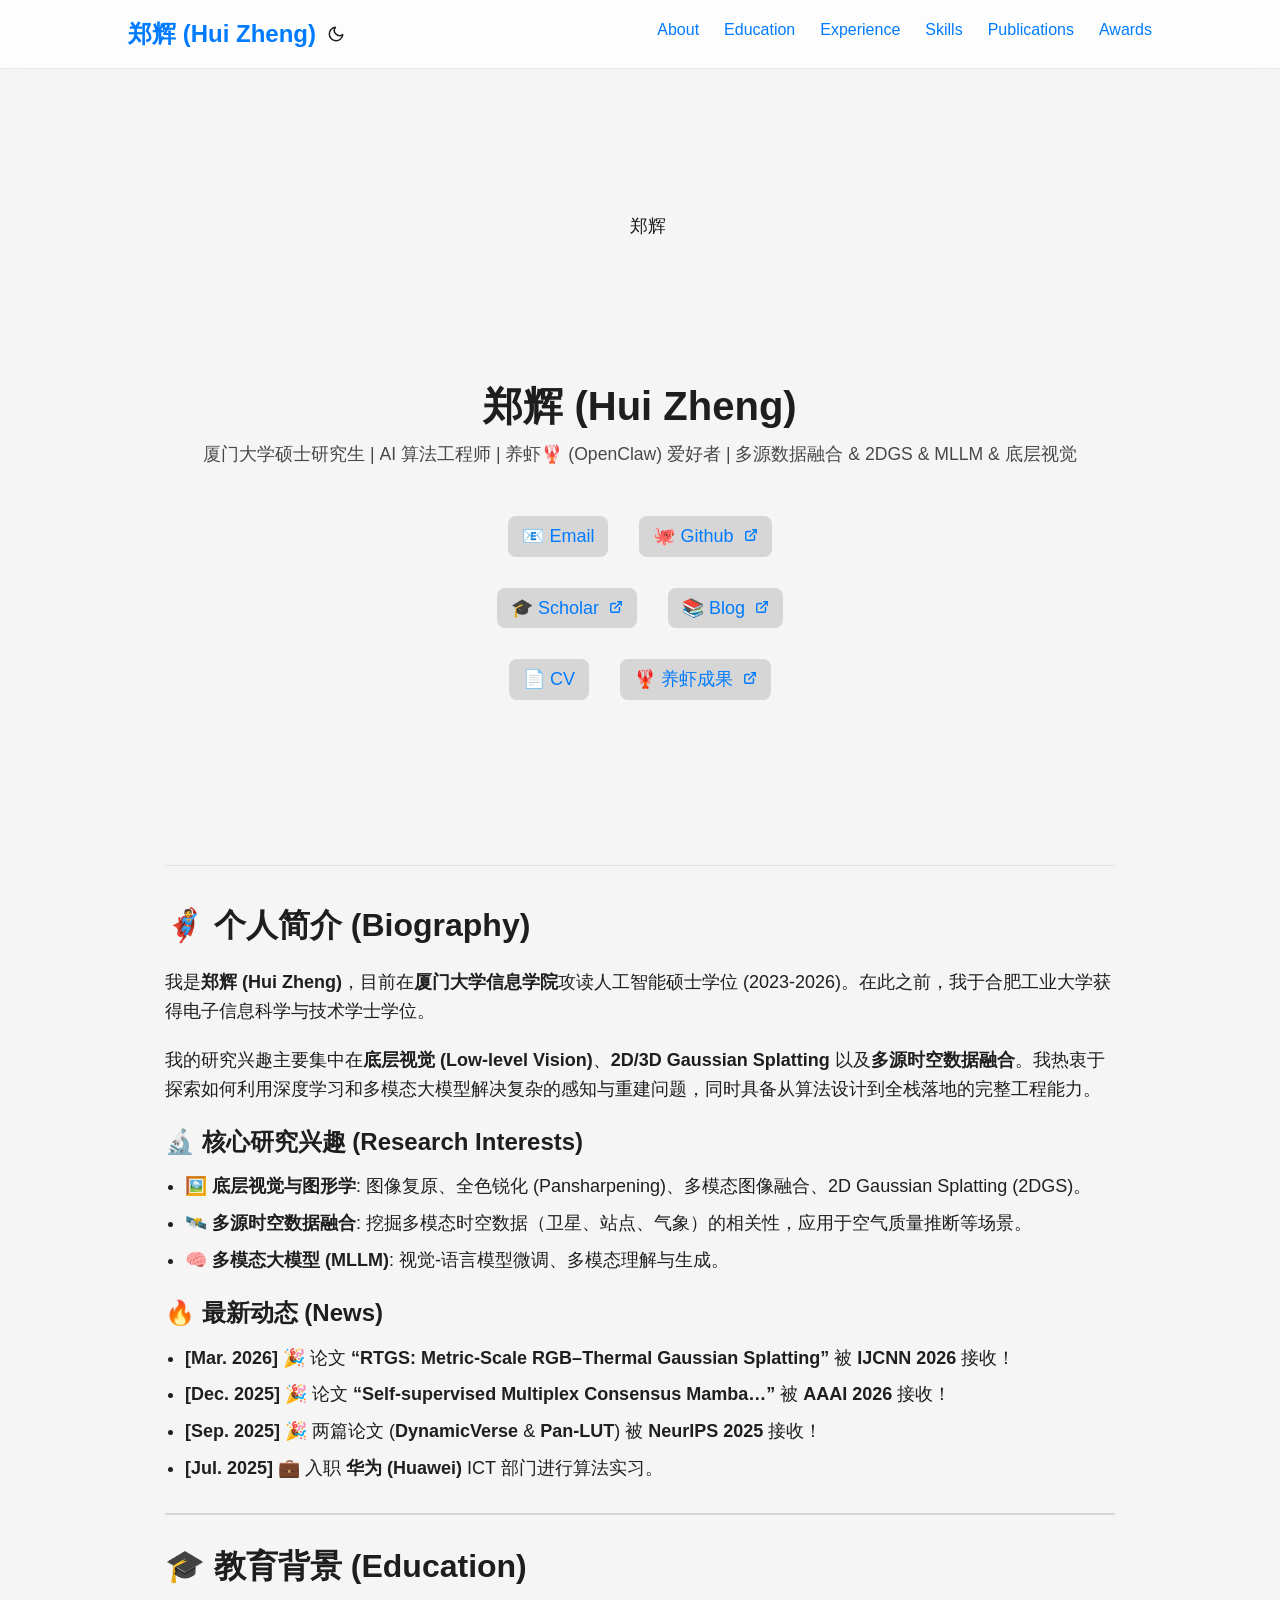
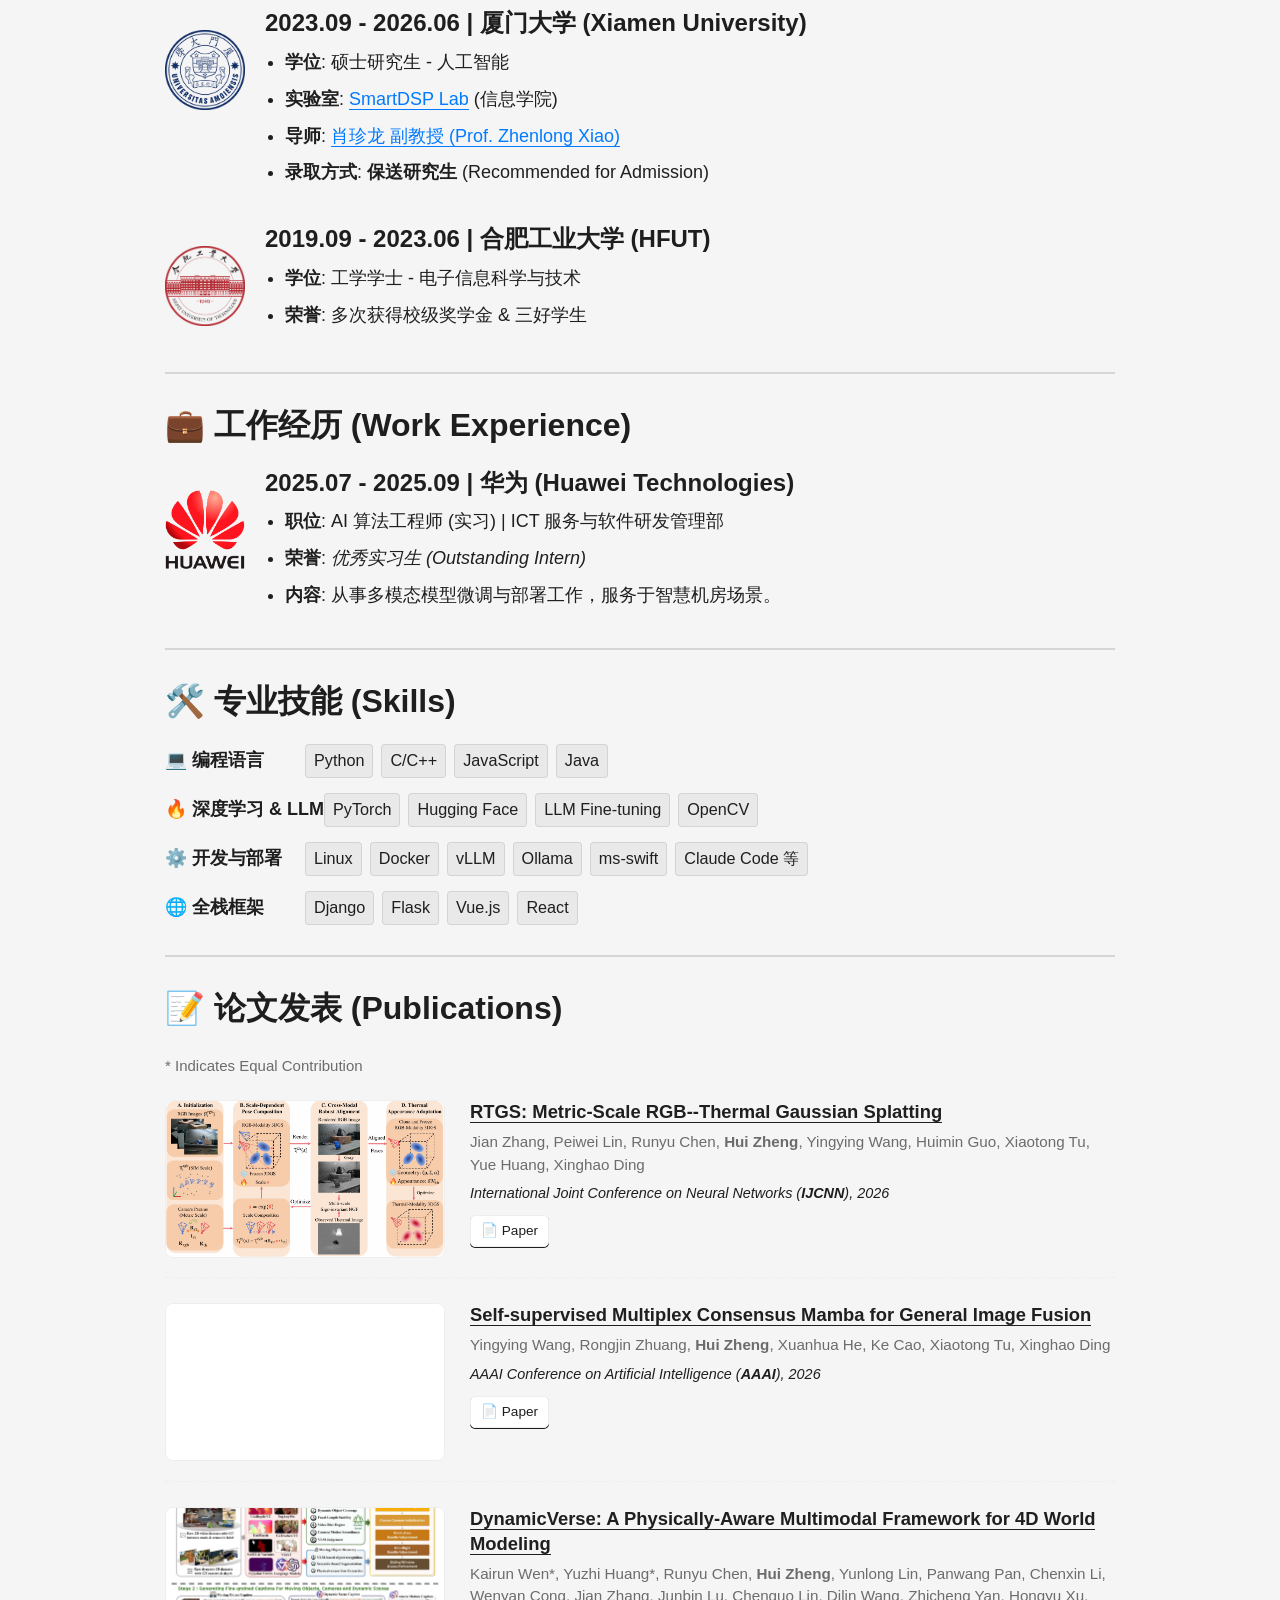
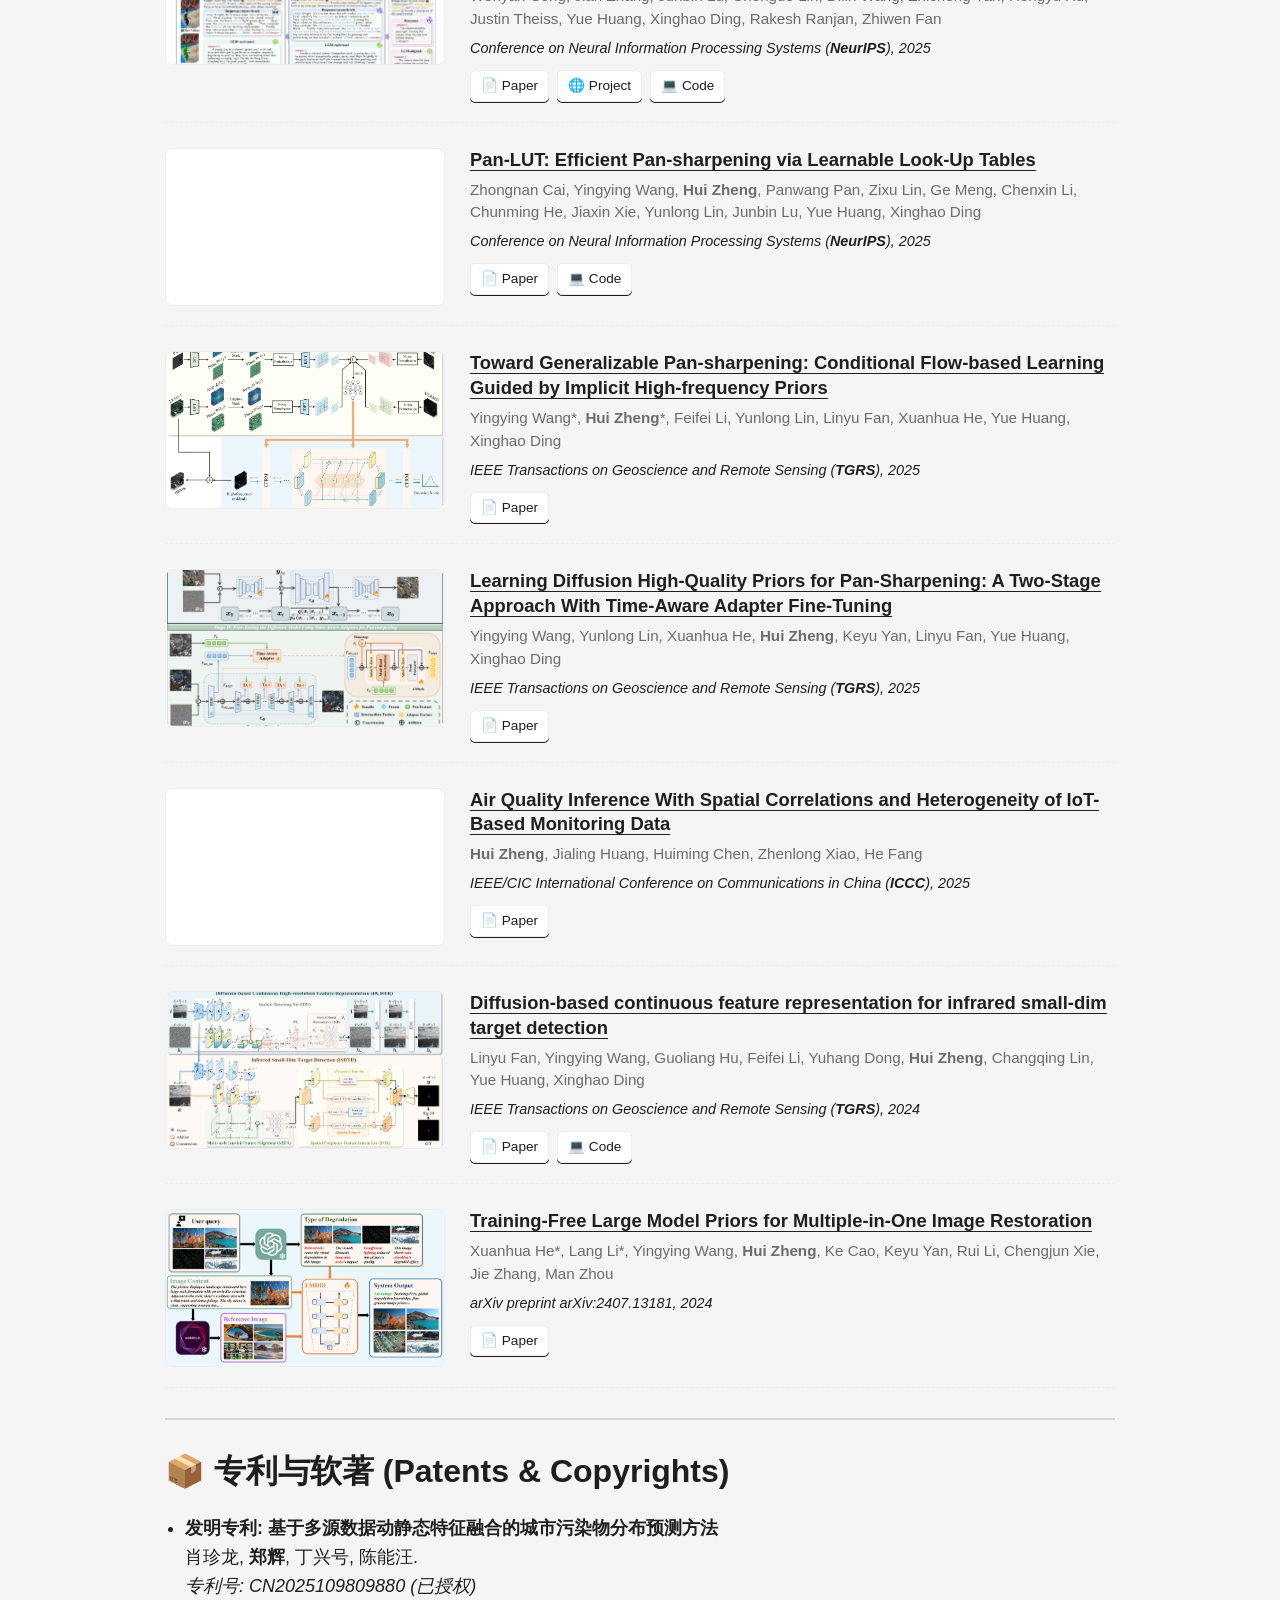
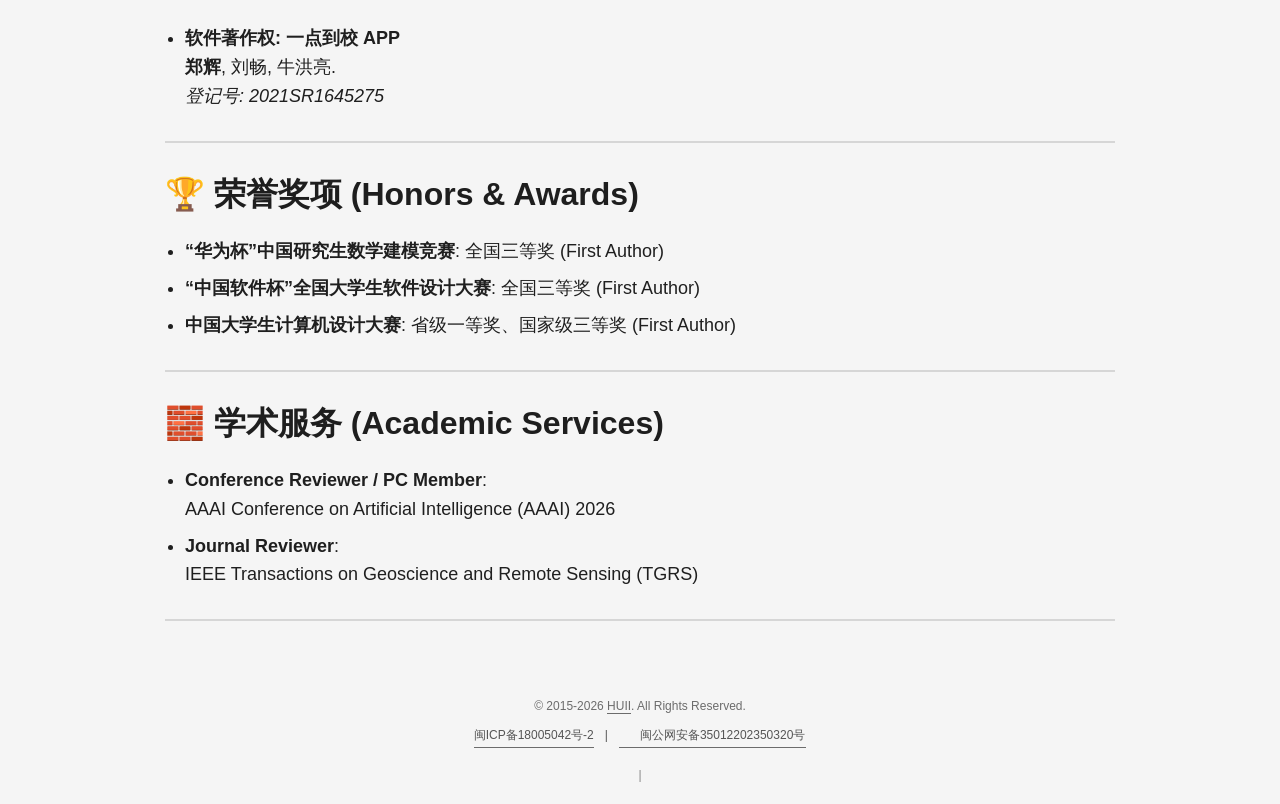
==== commit bcd05c18: "update 🦞 huiiz/home_page_source@3b9edf42f511fdc2bb83ef0074f7fc8fd44e7f19" ====
--- a/index.html
+++ b/index.html
@@ -1,15 +1,17 @@
 <!doctype html><html lang=en dir=auto data-theme=auto><head><meta name=generator content="Hugo 0.154.5"><meta charset=utf-8><meta http-equiv=X-UA-Compatible content="IE=edge"><meta name=viewport content="width=device-width,initial-scale=1,shrink-to-fit=no"><meta name=robots content="index, follow"><title>郑辉 (Hui Zheng)</title><meta name=description content="M.S. in AI at Xiamen University. Algorithm Engineer focusing on Multi-source Data Fusion, MLLM, 2DGS, and Low-level Vision."><meta name=author content><link rel=canonical href=https://www.huii.top/><link crossorigin=anonymous href=/assets/css/stylesheet.a4889113782e0f2ae277a1e92daacae9c14096a7602e1e1ea8228a95006b1490.css integrity="sha256-pIiRE3guDyrid6HpLarK6cFAlqdgLh4eqCKKlQBrFJA=" rel="preload stylesheet" as=style><link rel=icon href=https://www.huii.top/avatar.jpg><link rel=icon type=image/png sizes=16x16 href=https://www.huii.top/avatar.jpg><link rel=icon type=image/png sizes=32x32 href=https://www.huii.top/avatar.jpg><link rel=apple-touch-icon href=https://www.huii.top/avatar.jpg><link rel=mask-icon href=https://www.huii.top/safari-pinned-tab.svg><meta name=theme-color content="#2e2e33"><meta name=msapplication-TileColor content="#2e2e33"><link rel=alternate type=application/rss+xml href=https://www.huii.top/index.xml title=rss><link rel=alternate hreflang=en href=https://www.huii.top/><noscript><style>#theme-toggle,.top-link{display:none}</style><style>@media(prefers-color-scheme:dark){:root{--theme:rgb(29, 30, 32);--entry:rgb(46, 46, 51);--primary:rgb(218, 218, 219);--secondary:rgb(155, 156, 157);--tertiary:rgb(65, 66, 68);--content:rgb(196, 196, 197);--code-block-bg:rgb(46, 46, 51);--code-bg:rgb(55, 56, 62);--border:rgb(51, 51, 51);color-scheme:dark}.list{background:var(--theme)}.toc{background:var(--entry)}}@media(prefers-color-scheme:light){.list::-webkit-scrollbar-thumb{border-color:var(--code-bg)}}</style></noscript><script>localStorage.getItem("pref-theme")==="dark"?document.querySelector("html").dataset.theme="dark":localStorage.getItem("pref-theme")==="light"?document.querySelector("html").dataset.theme="light":window.matchMedia("(prefers-color-scheme: dark)").matches?document.querySelector("html").dataset.theme="dark":document.querySelector("html").dataset.theme="light"</script><style>.header{position:fixed!important;top:0;left:0;right:0;width:100%;z-index:1000;-webkit-backdrop-filter:blur(12px);backdrop-filter:blur(12px);transition:background-color .3s ease,border-color .3s ease,transform .3s ease;box-shadow:none!important}.main{margin-top:70px}.header.nav-hidden{transform:translateY(-100%)}#theme-toggle,#menu a{position:relative;z-index:1001}html:not([data-theme=dark]) .header{background:rgba(255,255,255,.8)!important;border-bottom:1px solid rgba(0,0,0,8%)!important}html[data-theme=dark] .header{background:rgba(29,30,32,.8)!important;border-bottom:1px solid rgba(255,255,255,.1)!important}html[data-theme=dark] #menu a{color:#e5e5e5!important}html[data-theme=dark] .header .logo a{color:#e5e5e5!important}html[data-theme=dark] #theme-toggle{color:#e5e5e5!important}html[data-theme=dark] #theme-toggle svg{fill:currentColor!important;stroke:currentColor!important}html[data-theme=dark] .header .logo a:hover,html[data-theme=dark] #menu a:hover,html[data-theme=dark] #theme-toggle:hover{color:var(--primary)!important}html[data-theme=dark] .button{background:rgba(255,255,255,5%)!important;border:1px solid rgba(255,255,255,.15)!important;color:#e5e5e5!important;box-shadow:none!important;transition:all .3s ease}html[data-theme=dark] .button .button-inner,html[data-theme=dark] .button svg,html[data-theme=dark] .button svg path{color:#e5e5e5!important;stroke:#e5e5e5!important;fill:none!important}html[data-theme=dark] .button:hover{background:rgba(255,255,255,.1)!important;border-color:var(--primary)!important;transform:translateY(-2px)}html[data-theme=dark] .button:hover .button-inner,html[data-theme=dark] .button:hover svg,html[data-theme=dark] .button:hover svg path{color:var(--primary)!important;stroke:var(--primary)!important}html[data-theme=dark] .post-content a,html[data-theme=dark] .entry-content a{color:#93c5fd!important}html[data-theme=dark] .post-content a:hover,html[data-theme=dark] .entry-content a:hover{color:#fff!important}html[data-theme=dark] .post-content img{background-color:rgba(255,255,255,.95)!important;padding:4px!important;border-radius:6px!important;box-shadow:0 2px 4px rgba(0,0,0,.2)!important}</style><meta property="og:url" content="https://www.huii.top/"><meta property="og:site_name" content="郑辉 (Hui Zheng)"><meta property="og:title" content="郑辉 (Hui Zheng)"><meta property="og:description" content=" 🦸 个人简介 (Biography) 我是郑辉 (Hui Zheng)，目前在厦门大学信息学院攻读人工智能硕士学位 (2023-2026)。在此之前，我于合肥工业大学获得电子信息科学与技术学士学位。
 我的研究兴趣主要集中在底层视觉 (Low-level Vision)、2D/3D Gaussian Splatting 以及多源时空数据融合。我热衷于探索如何利用深度学习和多模态大模型解决复杂的感知与重建问题，同时具备从算法设计到全栈落地的完整工程能力。
-🔬 核心研究兴趣 (Research Interests) 🖼️ 底层视觉与图形学: 图像复原、全色锐化 (Pansharpening)、多模态图像融合、2D Gaussian Splatting (2DGS)。 🛰️ 多源时空数据融合: 挖掘多模态时空数据（卫星、站点、气象）的相关性，应用于空气质量推断等场景。 🧠 多模态大模型 (MLLM): 视觉-语言模型微调、多模态理解与生成。 🔥 最新动态 (News) [Mar. 2026] 🎉 论文 “RTGS: Metric-Scale RGB–Thermal Gaussian Splatting” 被 IJCNN 2026 接收！ [Dec. 2025] 🎉 论文 “Self-supervised Multiplex Consensus Mamba…” 被 AAAI 2026 接收！ [Sep. 2025] 🎉 两篇论文 (DynamicVerse & Pan-LUT) 被 NeurIPS 2025 接收！ [Jul. 2025] 💼 入职 华为 (Huawei) ICT 部门进行算法实习。 🎓 教育背景 (Education) 2023.09 - 2026.06 | 厦门大学 (Xiamen University) 学位: 硕士研究生 - 人工智能 实验室: SmartDSP Lab (信息学院) 导师: 肖珍龙 副教授 (Prof. Zhenlong Xiao) 录取方式: 保送研究生 (Recommended for Admission) 2019.09 - 2023.06 | 合肥工业大学 (HFUT) 学位: 工学学士 - 电子信息科学与技术 荣誉: 多次获得校级奖学金 & 三好学生 💼 工作经历 (Work Experience) 2025.07 - 2025.09 | 华为 (Huawei Technologies) 职位: AI 算法工程师 (实习) | ICT 服务与软件研发管理部 荣誉: 优秀实习生 (Outstanding Intern) 内容: 从事多模态模型微调与部署工作，服务于智慧机房场景。 🛠️ 专业技能 (Skills) 💻 编程语言 Python C/C++ JavaScript Java 🔥 深度学习 & LLM PyTorch Hugging Face LLM Fine-tuning OpenCV ⚙️ 开发与部署 Linux Docker vLLM Ollama 🌐 全栈框架 Django Flask Vue.js React 📝 论文发表 (Publications) * Indicates Equal Contribution"><meta property="og:locale" content="zh-cn"><meta property="og:type" content="website"><meta property="og:image" content="https://www.huii.top/avatar"><meta name=twitter:card content="summary_large_image"><meta name=twitter:image content="https://www.huii.top/avatar"><meta name=twitter:title content><meta name=twitter:description content="M.S. in AI at Xiamen University. Algorithm Engineer focusing on Multi-source Data Fusion, MLLM, 2DGS, and Low-level Vision."><script type=application/ld+json>{"@context":"https://schema.org","@type":"Organization","name":"郑辉 (Hui Zheng)","url":"https://www.huii.top/","description":"M.S. in AI at Xiamen University. Algorithm Engineer focusing on Multi-source Data Fusion, MLLM, 2DGS, and Low-level Vision.","logo":"https://www.huii.top/avatar.jpg","sameAs":[]}</script></head><body class=list id=top><header class=header><nav class=nav><div class=logo><a href=https://www.huii.top/ accesskey=h title="郑辉 (Hui Zheng) (Alt + H)">郑辉 (Hui Zheng)</a><div class=logo-switches><button id=theme-toggle accesskey=t title="(Alt + T)" aria-label="Toggle theme">
+🔬 核心研究兴趣 (Research Interests) 🖼️ 底层视觉与图形学: 图像复原、全色锐化 (Pansharpening)、多模态图像融合、2D Gaussian Splatting (2DGS)。 🛰️ 多源时空数据融合: 挖掘多模态时空数据（卫星、站点、气象）的相关性，应用于空气质量推断等场景。 🧠 多模态大模型 (MLLM): 视觉-语言模型微调、多模态理解与生成。 🔥 最新动态 (News) [Mar. 2026] 🎉 论文 “RTGS: Metric-Scale RGB–Thermal Gaussian Splatting” 被 IJCNN 2026 接收！ [Dec. 2025] 🎉 论文 “Self-supervised Multiplex Consensus Mamba…” 被 AAAI 2026 接收！ [Sep. 2025] 🎉 两篇论文 (DynamicVerse & Pan-LUT) 被 NeurIPS 2025 接收！ [Jul. 2025] 💼 入职 华为 (Huawei) ICT 部门进行算法实习。 🎓 教育背景 (Education) 2023.09 - 2026.06 | 厦门大学 (Xiamen University) 学位: 硕士研究生 - 人工智能 实验室: SmartDSP Lab (信息学院) 导师: 肖珍龙 副教授 (Prof. Zhenlong Xiao) 录取方式: 保送研究生 (Recommended for Admission) 2019.09 - 2023.06 | 合肥工业大学 (HFUT) 学位: 工学学士 - 电子信息科学与技术 荣誉: 多次获得校级奖学金 & 三好学生 💼 工作经历 (Work Experience) 2025.07 - 2025.09 | 华为 (Huawei Technologies) 职位: AI 算法工程师 (实习) | ICT 服务与软件研发管理部 荣誉: 优秀实习生 (Outstanding Intern) 内容: 从事多模态模型微调与部署工作，服务于智慧机房场景。 🛠️ 专业技能 (Skills) 💻 编程语言 Python C/C++ JavaScript Java 🔥 深度学习 & LLM PyTorch Hugging Face LLM Fine-tuning OpenCV ⚙️ 开发与部署 Linux Docker vLLM Ollama ms-swift Claude Code 等 🌐 全栈框架 Django Flask Vue.js React 📝 论文发表 (Publications) * Indicates Equal Contribution"><meta property="og:locale" content="zh-cn"><meta property="og:type" content="website"><meta property="og:image" content="https://www.huii.top/avatar"><meta name=twitter:card content="summary_large_image"><meta name=twitter:image content="https://www.huii.top/avatar"><meta name=twitter:title content><meta name=twitter:description content="M.S. in AI at Xiamen University. Algorithm Engineer focusing on Multi-source Data Fusion, MLLM, 2DGS, and Low-level Vision."><script type=application/ld+json>{"@context":"https://schema.org","@type":"Organization","name":"郑辉 (Hui Zheng)","url":"https://www.huii.top/","description":"M.S. in AI at Xiamen University. Algorithm Engineer focusing on Multi-source Data Fusion, MLLM, 2DGS, and Low-level Vision.","logo":"https://www.huii.top/avatar.jpg","sameAs":[]}</script></head><body class=list id=top><header class=header><nav class=nav><div class=logo><a href=https://www.huii.top/ accesskey=h title="郑辉 (Hui Zheng) (Alt + H)">郑辉 (Hui Zheng)</a><div class=logo-switches><button id=theme-toggle accesskey=t title="(Alt + T)" aria-label="Toggle theme">
 <svg id="moon" width="24" height="18" viewBox="0 0 24 24" fill="none" stroke="currentColor" stroke-width="2" stroke-linecap="round" stroke-linejoin="round"><path d="M21 12.79A9 9 0 1111.21 3 7 7 0 0021 12.79z"/></svg>
-<svg id="sun" width="24" height="18" viewBox="0 0 24 24" fill="none" stroke="currentColor" stroke-width="2" stroke-linecap="round" stroke-linejoin="round"><circle cx="12" cy="12" r="5"/><line x1="12" y1="1" x2="12" y2="3"/><line x1="12" y1="21" x2="12" y2="23"/><line x1="4.22" y1="4.22" x2="5.64" y2="5.64"/><line x1="18.36" y1="18.36" x2="19.78" y2="19.78"/><line x1="1" y1="12" x2="3" y2="12"/><line x1="21" y1="12" x2="23" y2="12"/><line x1="4.22" y1="19.78" x2="5.64" y2="18.36"/><line x1="18.36" y1="5.64" x2="19.78" y2="4.22"/></svg></button></div></div><ul id=menu><li><a href=https://www.huii.top/#about title=About><span>About</span></a></li><li><a href=https://www.huii.top/#education title=Education><span>Education</span></a></li><li><a href=https://www.huii.top/#work title=Experience><span>Experience</span></a></li><li><a href=https://www.huii.top/#skills title=Skills><span>Skills</span></a></li><li><a href=https://www.huii.top/#publications title=Publications><span>Publications</span></a></li><li><a href=https://www.huii.top/#awards title=Awards><span>Awards</span></a></li></ul></nav></header><main class=main><div class=profile style=display:flex;flex-direction:column;align-items:center;justify-content:center;text-align:center;width:100%><div class=profile_inner style=margin-bottom:20px><img src=https://www.huii.top/avatar.jpg alt=郑辉 height=150 width=150 style=border-radius:50%></div><h1 style=margin:0;font-size:2.5rem;line-height:1.2>郑辉 (Hui Zheng)</h1><span style=margin-top:10px;font-size:1.1rem;opacity:.8;display:block>厦门大学硕士研究生 | AI 算法工程师 | 多源数据融合 & 2DGS & MLLM & 底层视觉</span><div style=margin-top:15px><div class=social-icons></div></div><div class=buttons style=margin-top:25px;display:flex;justify-content:center;gap:15px;flex-wrap:wrap><a class=button href=mailto:huiiz@stu.xmu.edu.cn rel=noopener title="📧 Email"><span class=button-inner>📧 Email</span>
+<svg id="sun" width="24" height="18" viewBox="0 0 24 24" fill="none" stroke="currentColor" stroke-width="2" stroke-linecap="round" stroke-linejoin="round"><circle cx="12" cy="12" r="5"/><line x1="12" y1="1" x2="12" y2="3"/><line x1="12" y1="21" x2="12" y2="23"/><line x1="4.22" y1="4.22" x2="5.64" y2="5.64"/><line x1="18.36" y1="18.36" x2="19.78" y2="19.78"/><line x1="1" y1="12" x2="3" y2="12"/><line x1="21" y1="12" x2="23" y2="12"/><line x1="4.22" y1="19.78" x2="5.64" y2="18.36"/><line x1="18.36" y1="5.64" x2="19.78" y2="4.22"/></svg></button></div></div><ul id=menu><li><a href=https://www.huii.top/#about title=About><span>About</span></a></li><li><a href=https://www.huii.top/#education title=Education><span>Education</span></a></li><li><a href=https://www.huii.top/#work title=Experience><span>Experience</span></a></li><li><a href=https://www.huii.top/#skills title=Skills><span>Skills</span></a></li><li><a href=https://www.huii.top/#publications title=Publications><span>Publications</span></a></li><li><a href=https://www.huii.top/#awards title=Awards><span>Awards</span></a></li></ul></nav></header><main class=main><div class=profile style=display:flex;flex-direction:column;align-items:center;justify-content:center;text-align:center;width:100%><div class=profile_inner style=margin-bottom:20px><img src=https://www.huii.top/avatar.jpg alt=郑辉 height=150 width=150 style=border-radius:50%></div><h1 style=margin:0;font-size:2.5rem;line-height:1.2>郑辉 (Hui Zheng)</h1><span style=margin-top:10px;font-size:1.1rem;opacity:.8;display:block>厦门大学硕士研究生 | AI 算法工程师 | 养虾🦞 (OpenClaw) 爱好者 | 多源数据融合 & 2DGS & MLLM & 底层视觉</span><div style=margin-top:15px><div class=social-icons></div></div><div class=buttons style=margin-top:25px;display:flex;justify-content:center;gap:15px;flex-wrap:wrap><a class=button href=mailto:huiiz@stu.xmu.edu.cn rel=noopener title="📧 Email"><span class=button-inner>📧 Email</span>
 </a><a class=button href=https://github.com/huiiz rel=noopener title="🐙 Github"><span class=button-inner>🐙 Github&nbsp;
 <svg fill="none" shape-rendering="geometricPrecision" stroke="currentColor" stroke-linecap="round" stroke-linejoin="round" stroke-width="2.5" viewBox="0 0 24 24" height="14" width="14"><path d="M18 13v6a2 2 0 01-2 2H5a2 2 0 01-2-2V8a2 2 0 012-2h6"/><path d="M15 3h6v6"/><path d="M10 14 21 3"/></svg></span>
 </a><a class=button href="https://scholar.google.com/citations?user=nYFD5LwAAAAJ&amp;hl=zh-CN" rel=noopener title="🎓 Scholar"><span class=button-inner>🎓 Scholar&nbsp;
 <svg fill="none" shape-rendering="geometricPrecision" stroke="currentColor" stroke-linecap="round" stroke-linejoin="round" stroke-width="2.5" viewBox="0 0 24 24" height="14" width="14"><path d="M18 13v6a2 2 0 01-2 2H5a2 2 0 01-2-2V8a2 2 0 012-2h6"/><path d="M15 3h6v6"/><path d="M10 14 21 3"/></svg></span>
 </a><a class=button href=https://blog.huii.top/ rel=noopener title="📚 Blog"><span class=button-inner>📚 Blog&nbsp;
 <svg fill="none" shape-rendering="geometricPrecision" stroke="currentColor" stroke-linecap="round" stroke-linejoin="round" stroke-width="2.5" viewBox="0 0 24 24" height="14" width="14"><path d="M18 13v6a2 2 0 01-2 2H5a2 2 0 01-2-2V8a2 2 0 012-2h6"/><path d="M15 3h6v6"/><path d="M10 14 21 3"/></svg></span>
-</a><a class=button href=zhenghui_CV_20260313.pdf rel=noopener title="📄 CV"><span class=button-inner>📄 CV</span></a></div></div><div style="width:100%;height:1px;background-color:#e0e0e0;margin:40px 0"></div><div class=post-content><link rel=stylesheet href=/css/custom.css><script defer src=/js/lightbox.js></script><div id=paper-lightbox onclick=closeLightbox()><img id=lightbox-img src alt="Full size preview"></div><div id=about></div><h2 id=-个人简介-biography>🦸 个人简介 (Biography)</h2><p>我是<strong>郑辉 (Hui Zheng)</strong>，目前在<strong>厦门大学信息学院</strong>攻读人工智能硕士学位 (2023-2026)。在此之前，我于合肥工业大学获得电子信息科学与技术学士学位。</p><p>我的研究兴趣主要集中在<strong>底层视觉 (Low-level Vision)</strong>、<strong>2D/3D Gaussian Splatting</strong> 以及<strong>多源时空数据融合</strong>。我热衷于探索如何利用深度学习和多模态大模型解决复杂的感知与重建问题，同时具备从算法设计到全栈落地的完整工程能力。</p><h3 id=-核心研究兴趣-research-interests>🔬 核心研究兴趣 (Research Interests)</h3><ul><li><strong>🖼️ 底层视觉与图形学</strong>: 图像复原、全色锐化 (Pansharpening)、多模态图像融合、2D Gaussian Splatting (2DGS)。</li><li><strong>🛰️ 多源时空数据融合</strong>: 挖掘多模态时空数据（卫星、站点、气象）的相关性，应用于空气质量推断等场景。</li><li><strong>🧠 多模态大模型 (MLLM)</strong>: 视觉-语言模型微调、多模态理解与生成。</li></ul><h3 id=-最新动态-news>🔥 最新动态 (News)</h3><ul><li><strong>[Mar. 2026]</strong> 🎉 论文 <strong>&ldquo;RTGS: Metric-Scale RGB&ndash;Thermal Gaussian Splatting&rdquo;</strong> 被 <strong>IJCNN 2026</strong> 接收！</li><li><strong>[Dec. 2025]</strong> 🎉 论文 <strong>&ldquo;Self-supervised Multiplex Consensus Mamba&mldr;&rdquo;</strong> 被 <strong>AAAI 2026</strong> 接收！</li><li><strong>[Sep. 2025]</strong> 🎉 两篇论文 (<strong>DynamicVerse</strong> & <strong>Pan-LUT</strong>) 被 <strong>NeurIPS 2025</strong> 接收！</li><li><strong>[Jul. 2025]</strong> 💼 入职 <strong>华为 (Huawei)</strong> ICT 部门进行算法实习。</li></ul><hr><div id=education></div><h2 id=-教育背景-education>🎓 教育背景 (Education)</h2><div style=display:flex;gap:20px;align-items:flex-start;margin-bottom:30px><div style=flex-shrink:0;width:80px;padding-top:5px><img src=images/xmu.png alt=Logo style=width:100%;height:auto;object-fit:contain></div><div style=flex-grow:1><h3 style="margin:0 0 10px">2023.09 - 2026.06 | 厦门大学 (Xiamen University)</h3><ul style=margin:0;padding-left:20px><li><strong>学位</strong>: 硕士研究生 - 人工智能</li><li><strong>实验室</strong>: <a href=https://xmu-smartdsp.github.io/ target=_blank>SmartDSP Lab</a> (信息学院)</li><li><strong>导师</strong>: <a href=https://informatics.xmu.edu.cn/old/info/1465/25979.htm target=_blank>肖珍龙 副教授 (Prof. Zhenlong Xiao)</a></li><li><strong>录取方式</strong>: <strong>保送研究生</strong> (Recommended for Admission)</li></ul></div></div><div style=display:flex;gap:20px;align-items:flex-start;margin-bottom:30px><div style=flex-shrink:0;width:80px;padding-top:5px><img src=images/hfut.png alt=Logo style=width:100%;height:auto;object-fit:contain></div><div style=flex-grow:1><h3 style="margin:0 0 10px">2019.09 - 2023.06 | 合肥工业大学 (HFUT)</h3><ul style=margin:0;padding-left:20px><li><strong>学位</strong>: 工学学士 - 电子信息科学与技术</li><li><strong>荣誉</strong>: 多次获得校级奖学金 & 三好学生</li></ul></div></div><hr><div id=work></div><h2 id=-工作经历-work-experience>💼 工作经历 (Work Experience)</h2><div style=display:flex;gap:20px;align-items:flex-start;margin-bottom:30px><div style=flex-shrink:0;width:80px;padding-top:5px><img src=images/huawei.png alt=Logo style=width:100%;height:auto;object-fit:contain></div><div style=flex-grow:1><h3 style="margin:0 0 10px">2025.07 - 2025.09 | 华为 (Huawei Technologies)</h3><ul style=margin:0;padding-left:20px><li><strong>职位</strong>: AI 算法工程师 (实习) | ICT 服务与软件研发管理部</li><li><strong>荣誉</strong>: <em>优秀实习生 (Outstanding Intern)</em></li><li><strong>内容</strong>: 从事多模态模型微调与部署工作，服务于智慧机房场景。</li></ul></div></div><hr><div id=skills></div><h2 id=-专业技能-skills>🛠️ 专业技能 (Skills)</h2><div class=skill-container><div class=skill-group><div class=skill-label>💻 编程语言</div><div class=skill-tags><span class=skill-tag>Python</span>
+</a><a class=button href=zhenghui_CV_20260313.pdf rel=noopener title="📄 CV"><span class=button-inner>📄 CV</span>
+</a><a class=button href=https://pages.huii.top/openclaw rel=noopener title="🦞 养虾成果"><span class=button-inner>🦞 养虾成果&nbsp;
+<svg fill="none" shape-rendering="geometricPrecision" stroke="currentColor" stroke-linecap="round" stroke-linejoin="round" stroke-width="2.5" viewBox="0 0 24 24" height="14" width="14"><path d="M18 13v6a2 2 0 01-2 2H5a2 2 0 01-2-2V8a2 2 0 012-2h6"/><path d="M15 3h6v6"/><path d="M10 14 21 3"/></svg></span></a></div></div><div style="width:100%;height:1px;background-color:#e0e0e0;margin:40px 0"></div><div class=post-content><link rel=stylesheet href=/css/custom.css><script defer src=/js/lightbox.js></script><div id=paper-lightbox onclick=closeLightbox()><img id=lightbox-img src alt="Full size preview"></div><div id=about></div><h2 id=-个人简介-biography>🦸 个人简介 (Biography)</h2><p>我是<strong>郑辉 (Hui Zheng)</strong>，目前在<strong>厦门大学信息学院</strong>攻读人工智能硕士学位 (2023-2026)。在此之前，我于合肥工业大学获得电子信息科学与技术学士学位。</p><p>我的研究兴趣主要集中在<strong>底层视觉 (Low-level Vision)</strong>、<strong>2D/3D Gaussian Splatting</strong> 以及<strong>多源时空数据融合</strong>。我热衷于探索如何利用深度学习和多模态大模型解决复杂的感知与重建问题，同时具备从算法设计到全栈落地的完整工程能力。</p><h3 id=-核心研究兴趣-research-interests>🔬 核心研究兴趣 (Research Interests)</h3><ul><li><strong>🖼️ 底层视觉与图形学</strong>: 图像复原、全色锐化 (Pansharpening)、多模态图像融合、2D Gaussian Splatting (2DGS)。</li><li><strong>🛰️ 多源时空数据融合</strong>: 挖掘多模态时空数据（卫星、站点、气象）的相关性，应用于空气质量推断等场景。</li><li><strong>🧠 多模态大模型 (MLLM)</strong>: 视觉-语言模型微调、多模态理解与生成。</li></ul><h3 id=-最新动态-news>🔥 最新动态 (News)</h3><ul><li><strong>[Mar. 2026]</strong> 🎉 论文 <strong>&ldquo;RTGS: Metric-Scale RGB&ndash;Thermal Gaussian Splatting&rdquo;</strong> 被 <strong>IJCNN 2026</strong> 接收！</li><li><strong>[Dec. 2025]</strong> 🎉 论文 <strong>&ldquo;Self-supervised Multiplex Consensus Mamba&mldr;&rdquo;</strong> 被 <strong>AAAI 2026</strong> 接收！</li><li><strong>[Sep. 2025]</strong> 🎉 两篇论文 (<strong>DynamicVerse</strong> & <strong>Pan-LUT</strong>) 被 <strong>NeurIPS 2025</strong> 接收！</li><li><strong>[Jul. 2025]</strong> 💼 入职 <strong>华为 (Huawei)</strong> ICT 部门进行算法实习。</li></ul><hr><div id=education></div><h2 id=-教育背景-education>🎓 教育背景 (Education)</h2><div style=display:flex;gap:20px;align-items:flex-start;margin-bottom:30px><div style=flex-shrink:0;width:80px;padding-top:5px><img src=images/xmu.png alt=Logo style=width:100%;height:auto;object-fit:contain></div><div style=flex-grow:1><h3 style="margin:0 0 10px">2023.09 - 2026.06 | 厦门大学 (Xiamen University)</h3><ul style=margin:0;padding-left:20px><li><strong>学位</strong>: 硕士研究生 - 人工智能</li><li><strong>实验室</strong>: <a href=https://xmu-smartdsp.github.io/ target=_blank>SmartDSP Lab</a> (信息学院)</li><li><strong>导师</strong>: <a href=https://informatics.xmu.edu.cn/old/info/1465/25979.htm target=_blank>肖珍龙 副教授 (Prof. Zhenlong Xiao)</a></li><li><strong>录取方式</strong>: <strong>保送研究生</strong> (Recommended for Admission)</li></ul></div></div><div style=display:flex;gap:20px;align-items:flex-start;margin-bottom:30px><div style=flex-shrink:0;width:80px;padding-top:5px><img src=images/hfut.png alt=Logo style=width:100%;height:auto;object-fit:contain></div><div style=flex-grow:1><h3 style="margin:0 0 10px">2019.09 - 2023.06 | 合肥工业大学 (HFUT)</h3><ul style=margin:0;padding-left:20px><li><strong>学位</strong>: 工学学士 - 电子信息科学与技术</li><li><strong>荣誉</strong>: 多次获得校级奖学金 & 三好学生</li></ul></div></div><hr><div id=work></div><h2 id=-工作经历-work-experience>💼 工作经历 (Work Experience)</h2><div style=display:flex;gap:20px;align-items:flex-start;margin-bottom:30px><div style=flex-shrink:0;width:80px;padding-top:5px><img src=images/huawei.png alt=Logo style=width:100%;height:auto;object-fit:contain></div><div style=flex-grow:1><h3 style="margin:0 0 10px">2025.07 - 2025.09 | 华为 (Huawei Technologies)</h3><ul style=margin:0;padding-left:20px><li><strong>职位</strong>: AI 算法工程师 (实习) | ICT 服务与软件研发管理部</li><li><strong>荣誉</strong>: <em>优秀实习生 (Outstanding Intern)</em></li><li><strong>内容</strong>: 从事多模态模型微调与部署工作，服务于智慧机房场景。</li></ul></div></div><hr><div id=skills></div><h2 id=-专业技能-skills>🛠️ 专业技能 (Skills)</h2><div class=skill-container><div class=skill-group><div class=skill-label>💻 编程语言</div><div class=skill-tags><span class=skill-tag>Python</span>
 <span class=skill-tag>C/C++</span>
 <span class=skill-tag>JavaScript</span>
 <span class=skill-tag>Java</span></div></div><div class=skill-group><div class=skill-label>🔥 深度学习 & LLM</div><div class=skill-tags><span class=skill-tag>PyTorch</span>
@@ -18,7 +20,9 @@
 <span class=skill-tag>OpenCV</span></div></div><div class=skill-group><div class=skill-label>⚙️ 开发与部署</div><div class=skill-tags><span class=skill-tag>Linux</span>
 <span class=skill-tag>Docker</span>
 <span class=skill-tag>vLLM</span>
-<span class=skill-tag>Ollama</span></div></div><div class=skill-group><div class=skill-label>🌐 全栈框架</div><div class=skill-tags><span class=skill-tag>Django</span>
+<span class=skill-tag>Ollama</span>
+<span class=skill-tag>ms-swift</span>
+<span class=skill-tag>Claude Code 等</span></div></div><div class=skill-group><div class=skill-label>🌐 全栈框架</div><div class=skill-tags><span class=skill-tag>Django</span>
 <span class=skill-tag>Flask</span>
 <span class=skill-tag>Vue.js</span>
 <span class=skill-tag>React</span></div></div></div><hr><div id=publications></div><h2 id=-论文发表-publications>📝 论文发表 (Publications)</h2><p><small style=color:var(--secondary)>* Indicates Equal Contribution</small></p><div class=paper-box><div class=paper-img><img src=images/papers/ijcnn2026_RTGS.png alt="RTGS: Metric-Scale RGB--Thermal Gaussian Splatting" loading=lazy decoding=async onerror='this.style.display="none"'></div><div class=paper-txt><div class=paper-title><a href target=_blank>RTGS: Metric-Scale RGB--Thermal Gaussian Splatting</a></div><div class=paper-authors>Jian Zhang, Peiwei Lin, Runyu Chen, <strong>Hui Zheng</strong>, Yingying Wang, Huimin Guo, Xiaotong Tu, Yue Huang, Xinghao Ding</div><div class=paper-venue>International Joint Conference on Neural Networks (<strong>IJCNN</strong>), 2026</div><div class=paper-buttons><a href class=btn-link>📄 Paper</a></div></div></div><div class=paper-box><div class=paper-img><img src=images/papers/aaai2026_MCCM.jpg alt="Self-supervised Multiplex Consensus Mamba for General Image Fusion" loading=lazy decoding=async onerror='this.style.display="none"'></div><div class=paper-txt><div class=paper-title><a href=https://arxiv.org/abs/2512.20921 target=_blank>Self-supervised Multiplex Consensus Mamba for General Image Fusion</a></div><div class=paper-authors>Yingying Wang, Rongjin Zhuang, <strong>Hui Zheng</strong>, Xuanhua He, Ke Cao, Xiaotong Tu, Xinghao Ding</div><div class=paper-venue>AAAI Conference on Artificial Intelligence (<strong>AAAI</strong>), 2026</div><div class=paper-buttons><a href=https://arxiv.org/abs/2512.20921 class=btn-link>📄 Paper</a></div></div></div><div class=paper-box><div class=paper-img><img src=images/papers/neurips25_DynamicVerse.jpg alt="DynamicVerse: A Physically-Aware Multimodal Framework for 4D World Modeling" loading=lazy decoding=async onerror='this.style.display="none"'></div><div class=paper-txt><div class=paper-title><a href=https://arxiv.org/abs/2512.03000 target=_blank>DynamicVerse: A Physically-Aware Multimodal Framework for 4D World Modeling</a></div><div class=paper-authors>Kairun Wen*, Yuzhi Huang*, Runyu Chen, <strong>Hui Zheng</strong>, Yunlong Lin, Panwang Pan, Chenxin Li, Wenyan Cong, Jian Zhang, Junbin Lu, Chenguo Lin, Dilin Wang, Zhicheng Yan, Hongyu Xu, Justin Theiss, Yue Huang, Xinghao Ding, Rakesh Ranjan, Zhiwen Fan</div><div class=paper-venue>Conference on Neural Information Processing Systems (<strong>NeurIPS</strong>), 2025</div><div class=paper-buttons><a href=https://arxiv.org/abs/2512.03000 class=btn-link>📄 Paper</a>
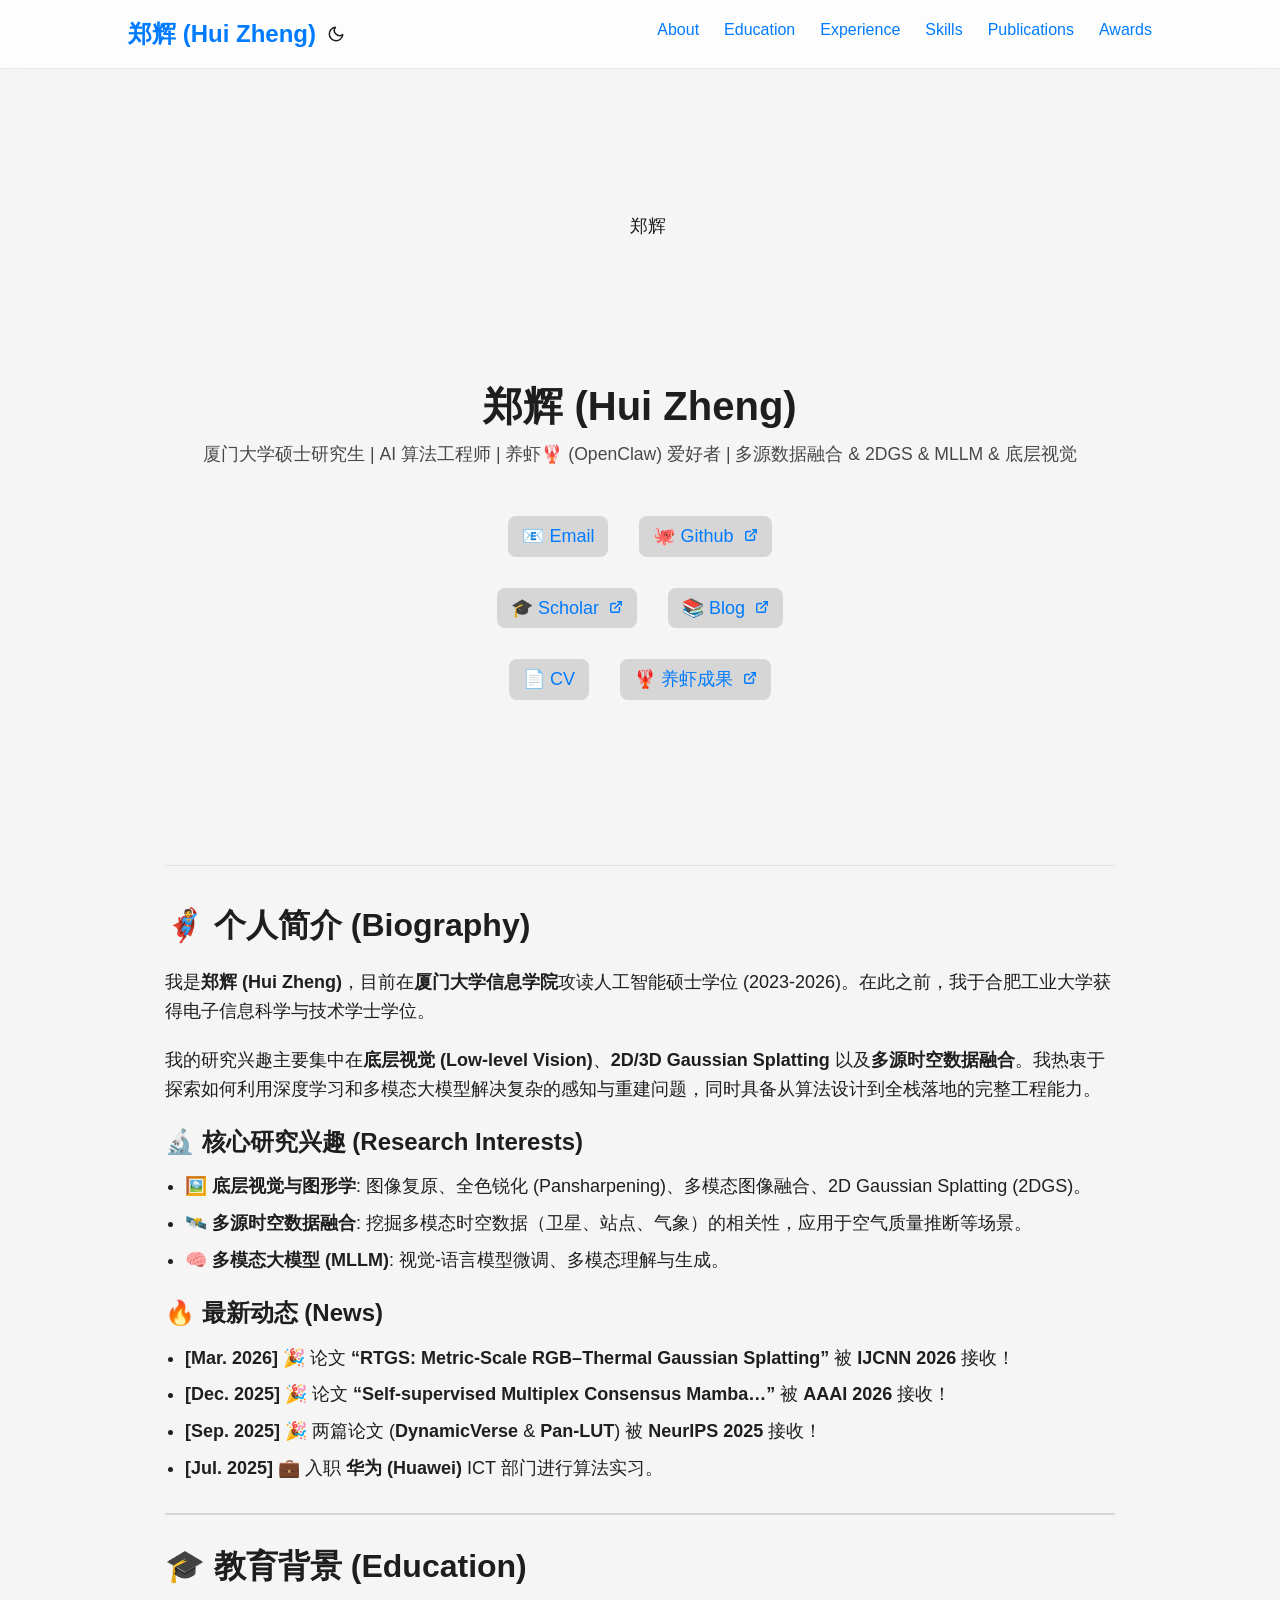
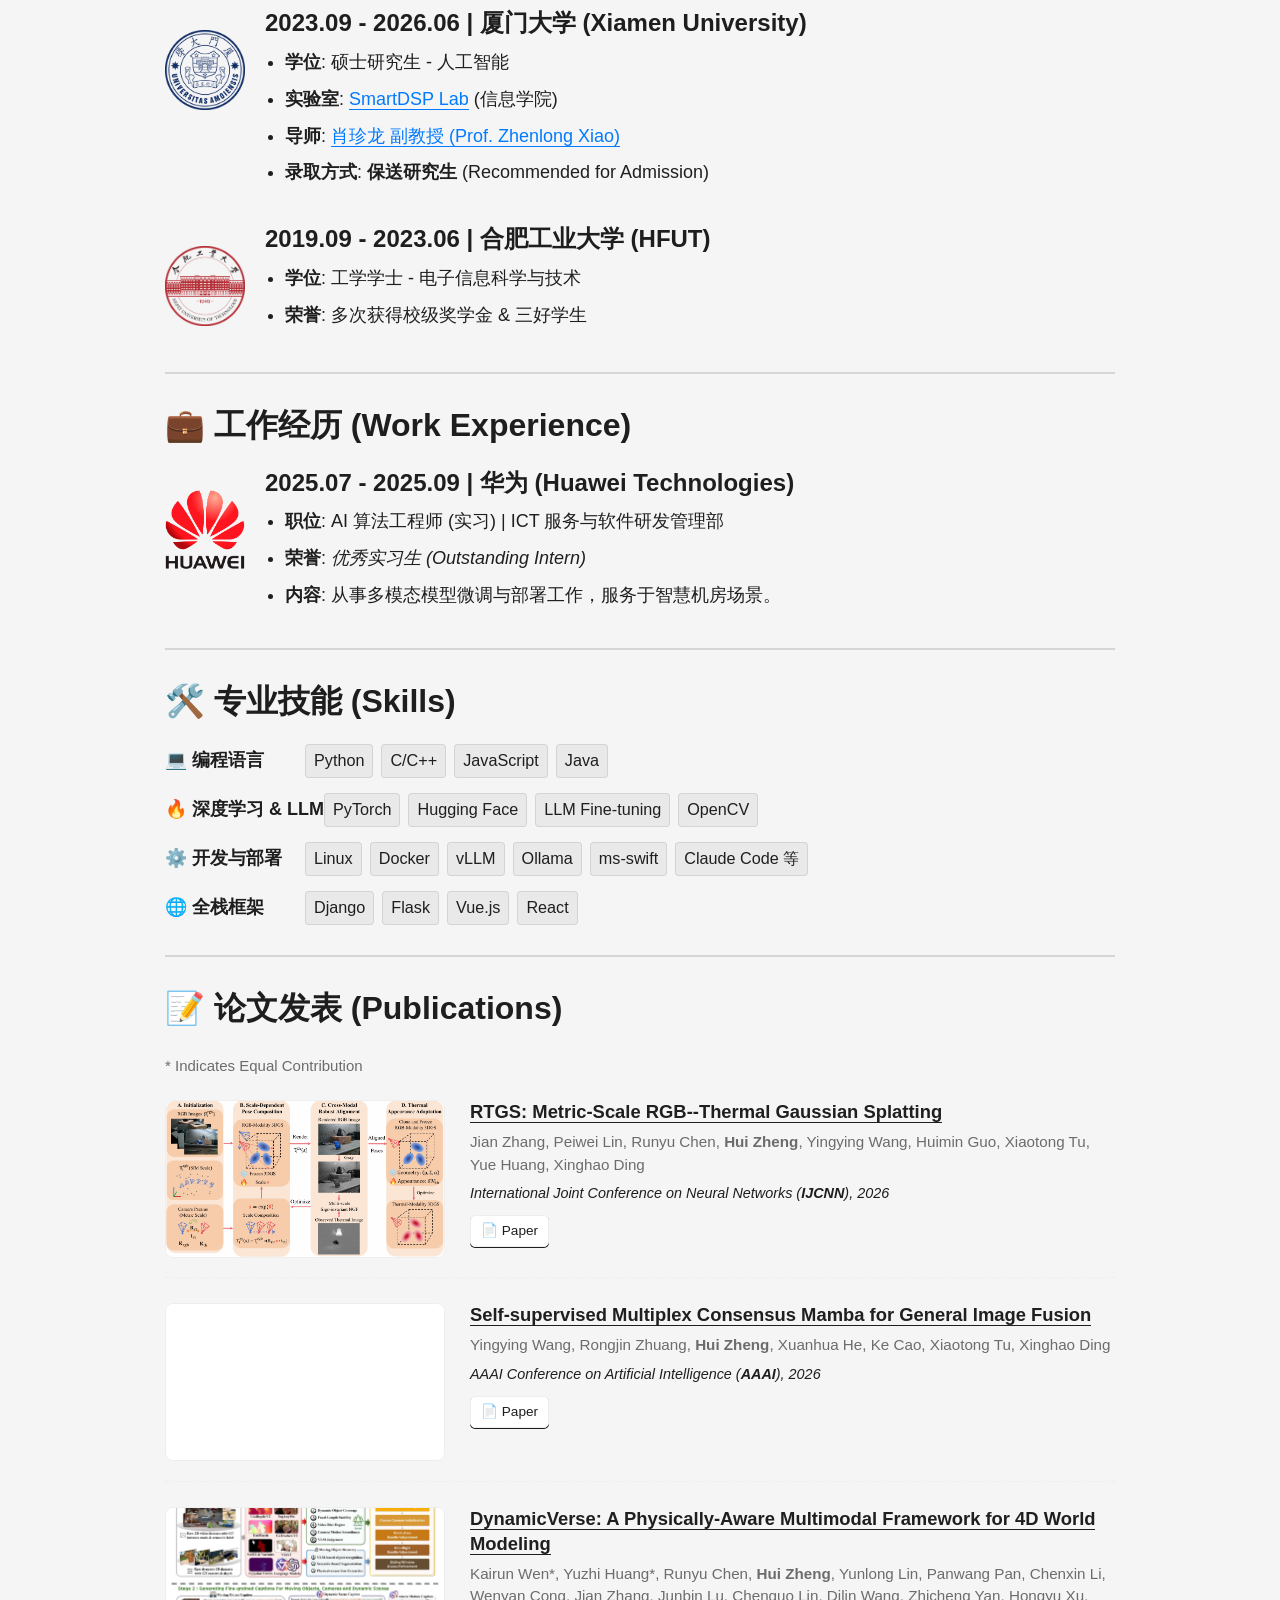
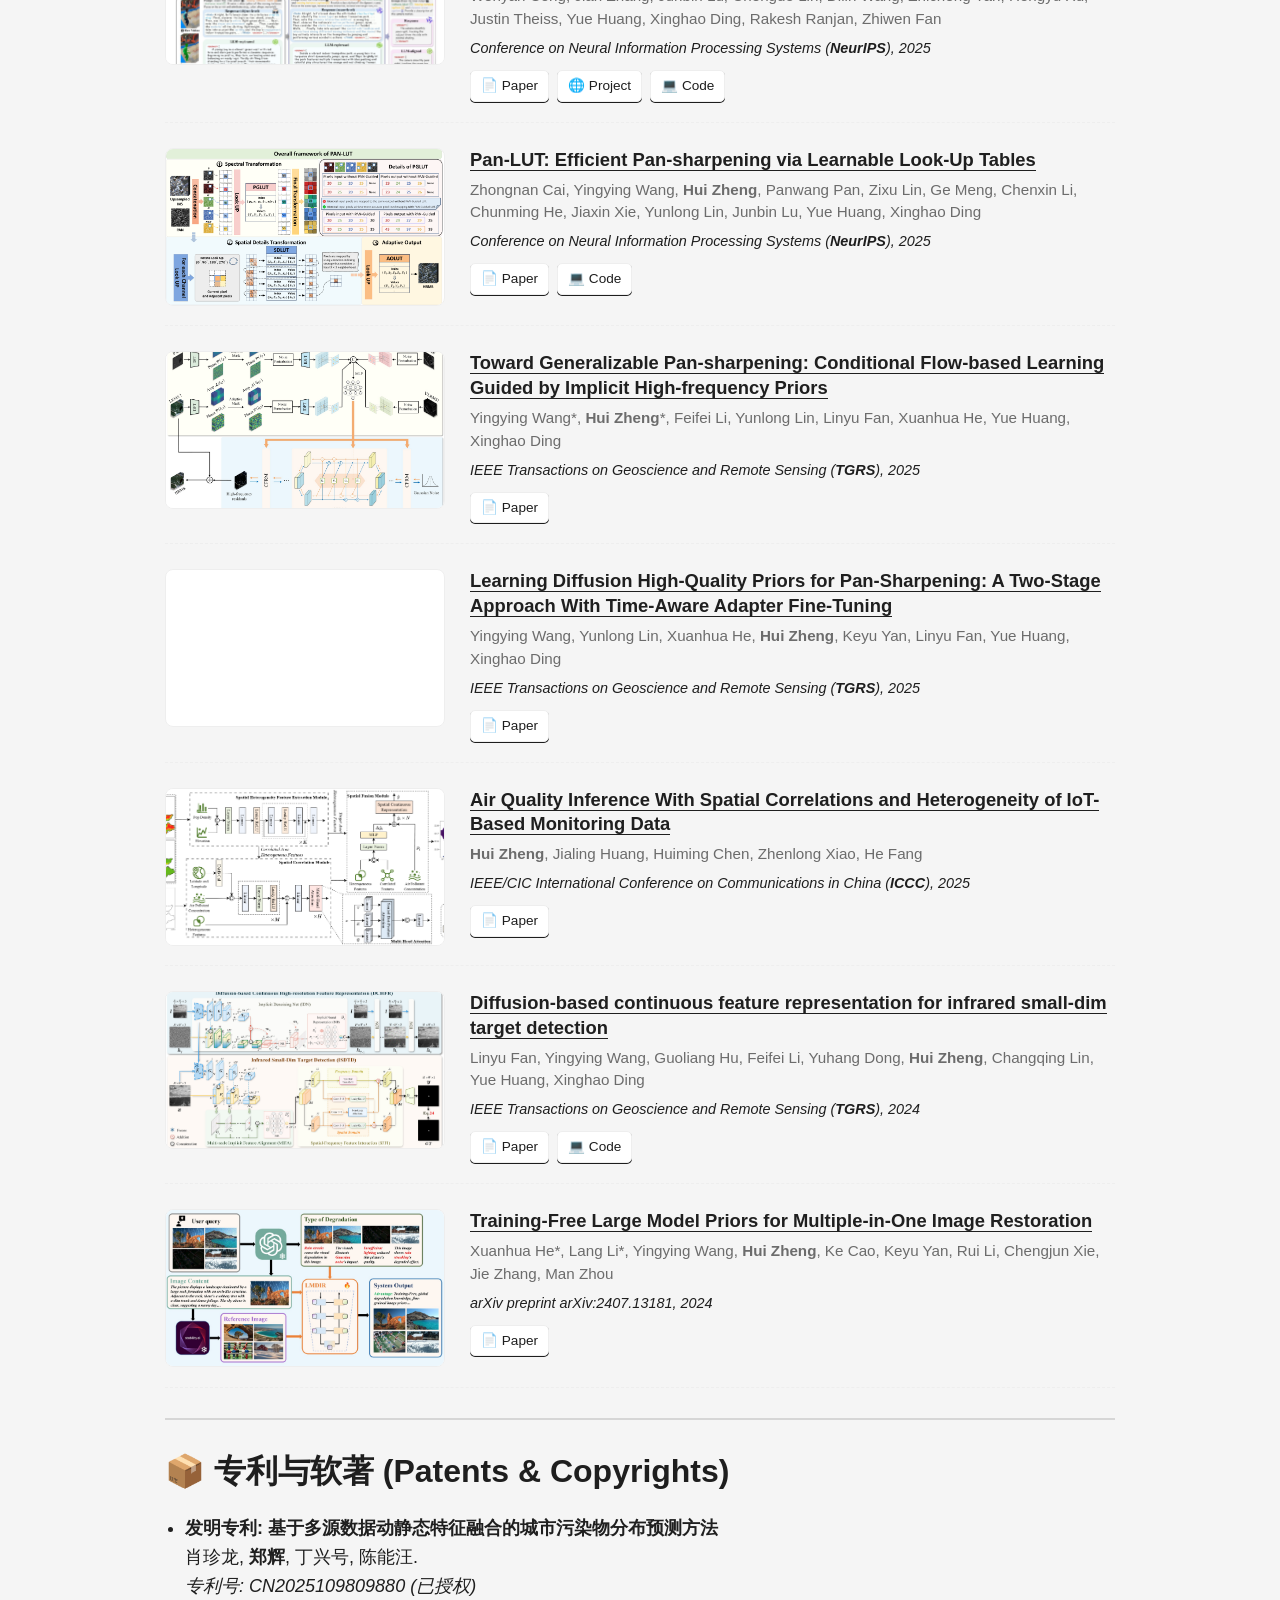
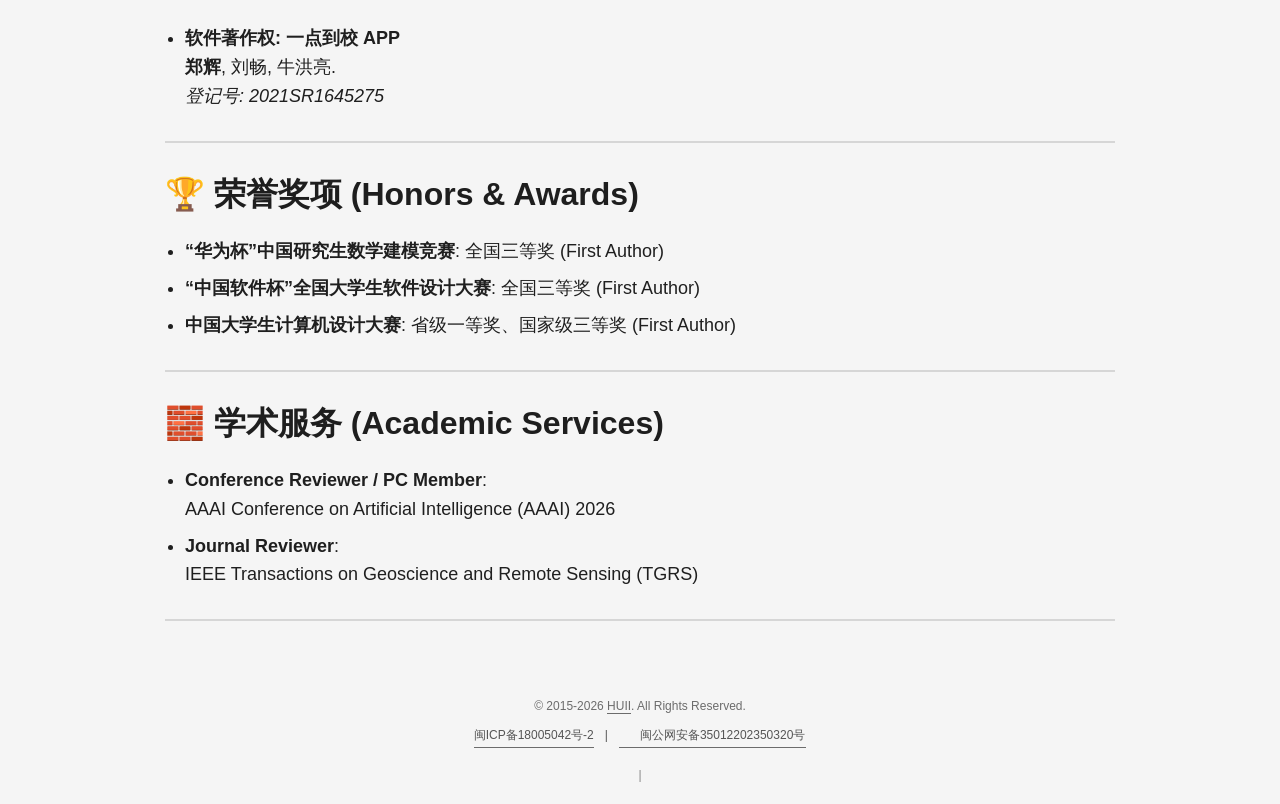
==== commit 95f55885: "update cv huiiz/home_page_source@7560b8c757ce2a284c4b54541e8b1d3deea14f86" ====
--- a/index.html
+++ b/index.html
@@ -9,7 +9,7 @@
 <svg fill="none" shape-rendering="geometricPrecision" stroke="currentColor" stroke-linecap="round" stroke-linejoin="round" stroke-width="2.5" viewBox="0 0 24 24" height="14" width="14"><path d="M18 13v6a2 2 0 01-2 2H5a2 2 0 01-2-2V8a2 2 0 012-2h6"/><path d="M15 3h6v6"/><path d="M10 14 21 3"/></svg></span>
 </a><a class=button href=https://blog.huii.top/ rel=noopener title="📚 Blog"><span class=button-inner>📚 Blog&nbsp;
 <svg fill="none" shape-rendering="geometricPrecision" stroke="currentColor" stroke-linecap="round" stroke-linejoin="round" stroke-width="2.5" viewBox="0 0 24 24" height="14" width="14"><path d="M18 13v6a2 2 0 01-2 2H5a2 2 0 01-2-2V8a2 2 0 012-2h6"/><path d="M15 3h6v6"/><path d="M10 14 21 3"/></svg></span>
-</a><a class=button href=zhenghui_CV_20260313.pdf rel=noopener title="📄 CV"><span class=button-inner>📄 CV</span>
+</a><a class=button href=zhenghui_CV_20260410.pdf rel=noopener title="📄 CV"><span class=button-inner>📄 CV</span>
 </a><a class=button href=https://pages.huii.top/openclaw rel=noopener title="🦞 养虾成果"><span class=button-inner>🦞 养虾成果&nbsp;
 <svg fill="none" shape-rendering="geometricPrecision" stroke="currentColor" stroke-linecap="round" stroke-linejoin="round" stroke-width="2.5" viewBox="0 0 24 24" height="14" width="14"><path d="M18 13v6a2 2 0 01-2 2H5a2 2 0 01-2-2V8a2 2 0 012-2h6"/><path d="M15 3h6v6"/><path d="M10 14 21 3"/></svg></span></a></div></div><div style="width:100%;height:1px;background-color:#e0e0e0;margin:40px 0"></div><div class=post-content><link rel=stylesheet href=/css/custom.css><script defer src=/js/lightbox.js></script><div id=paper-lightbox onclick=closeLightbox()><img id=lightbox-img src alt="Full size preview"></div><div id=about></div><h2 id=-个人简介-biography>🦸 个人简介 (Biography)</h2><p>我是<strong>郑辉 (Hui Zheng)</strong>，目前在<strong>厦门大学信息学院</strong>攻读人工智能硕士学位 (2023-2026)。在此之前，我于合肥工业大学获得电子信息科学与技术学士学位。</p><p>我的研究兴趣主要集中在<strong>底层视觉 (Low-level Vision)</strong>、<strong>2D/3D Gaussian Splatting</strong> 以及<strong>多源时空数据融合</strong>。我热衷于探索如何利用深度学习和多模态大模型解决复杂的感知与重建问题，同时具备从算法设计到全栈落地的完整工程能力。</p><h3 id=-核心研究兴趣-research-interests>🔬 核心研究兴趣 (Research Interests)</h3><ul><li><strong>🖼️ 底层视觉与图形学</strong>: 图像复原、全色锐化 (Pansharpening)、多模态图像融合、2D Gaussian Splatting (2DGS)。</li><li><strong>🛰️ 多源时空数据融合</strong>: 挖掘多模态时空数据（卫星、站点、气象）的相关性，应用于空气质量推断等场景。</li><li><strong>🧠 多模态大模型 (MLLM)</strong>: 视觉-语言模型微调、多模态理解与生成。</li></ul><h3 id=-最新动态-news>🔥 最新动态 (News)</h3><ul><li><strong>[Mar. 2026]</strong> 🎉 论文 <strong>&ldquo;RTGS: Metric-Scale RGB&ndash;Thermal Gaussian Splatting&rdquo;</strong> 被 <strong>IJCNN 2026</strong> 接收！</li><li><strong>[Dec. 2025]</strong> 🎉 论文 <strong>&ldquo;Self-supervised Multiplex Consensus Mamba&mldr;&rdquo;</strong> 被 <strong>AAAI 2026</strong> 接收！</li><li><strong>[Sep. 2025]</strong> 🎉 两篇论文 (<strong>DynamicVerse</strong> & <strong>Pan-LUT</strong>) 被 <strong>NeurIPS 2025</strong> 接收！</li><li><strong>[Jul. 2025]</strong> 💼 入职 <strong>华为 (Huawei)</strong> ICT 部门进行算法实习。</li></ul><hr><div id=education></div><h2 id=-教育背景-education>🎓 教育背景 (Education)</h2><div style=display:flex;gap:20px;align-items:flex-start;margin-bottom:30px><div style=flex-shrink:0;width:80px;padding-top:5px><img src=images/xmu.png alt=Logo style=width:100%;height:auto;object-fit:contain></div><div style=flex-grow:1><h3 style="margin:0 0 10px">2023.09 - 2026.06 | 厦门大学 (Xiamen University)</h3><ul style=margin:0;padding-left:20px><li><strong>学位</strong>: 硕士研究生 - 人工智能</li><li><strong>实验室</strong>: <a href=https://xmu-smartdsp.github.io/ target=_blank>SmartDSP Lab</a> (信息学院)</li><li><strong>导师</strong>: <a href=https://informatics.xmu.edu.cn/old/info/1465/25979.htm target=_blank>肖珍龙 副教授 (Prof. Zhenlong Xiao)</a></li><li><strong>录取方式</strong>: <strong>保送研究生</strong> (Recommended for Admission)</li></ul></div></div><div style=display:flex;gap:20px;align-items:flex-start;margin-bottom:30px><div style=flex-shrink:0;width:80px;padding-top:5px><img src=images/hfut.png alt=Logo style=width:100%;height:auto;object-fit:contain></div><div style=flex-grow:1><h3 style="margin:0 0 10px">2019.09 - 2023.06 | 合肥工业大学 (HFUT)</h3><ul style=margin:0;padding-left:20px><li><strong>学位</strong>: 工学学士 - 电子信息科学与技术</li><li><strong>荣誉</strong>: 多次获得校级奖学金 & 三好学生</li></ul></div></div><hr><div id=work></div><h2 id=-工作经历-work-experience>💼 工作经历 (Work Experience)</h2><div style=display:flex;gap:20px;align-items:flex-start;margin-bottom:30px><div style=flex-shrink:0;width:80px;padding-top:5px><img src=images/huawei.png alt=Logo style=width:100%;height:auto;object-fit:contain></div><div style=flex-grow:1><h3 style="margin:0 0 10px">2025.07 - 2025.09 | 华为 (Huawei Technologies)</h3><ul style=margin:0;padding-left:20px><li><strong>职位</strong>: AI 算法工程师 (实习) | ICT 服务与软件研发管理部</li><li><strong>荣誉</strong>: <em>优秀实习生 (Outstanding Intern)</em></li><li><strong>内容</strong>: 从事多模态模型微调与部署工作，服务于智慧机房场景。</li></ul></div></div><hr><div id=skills></div><h2 id=-专业技能-skills>🛠️ 专业技能 (Skills)</h2><div class=skill-container><div class=skill-group><div class=skill-label>💻 编程语言</div><div class=skill-tags><span class=skill-tag>Python</span>
 <span class=skill-tag>C/C++</span>
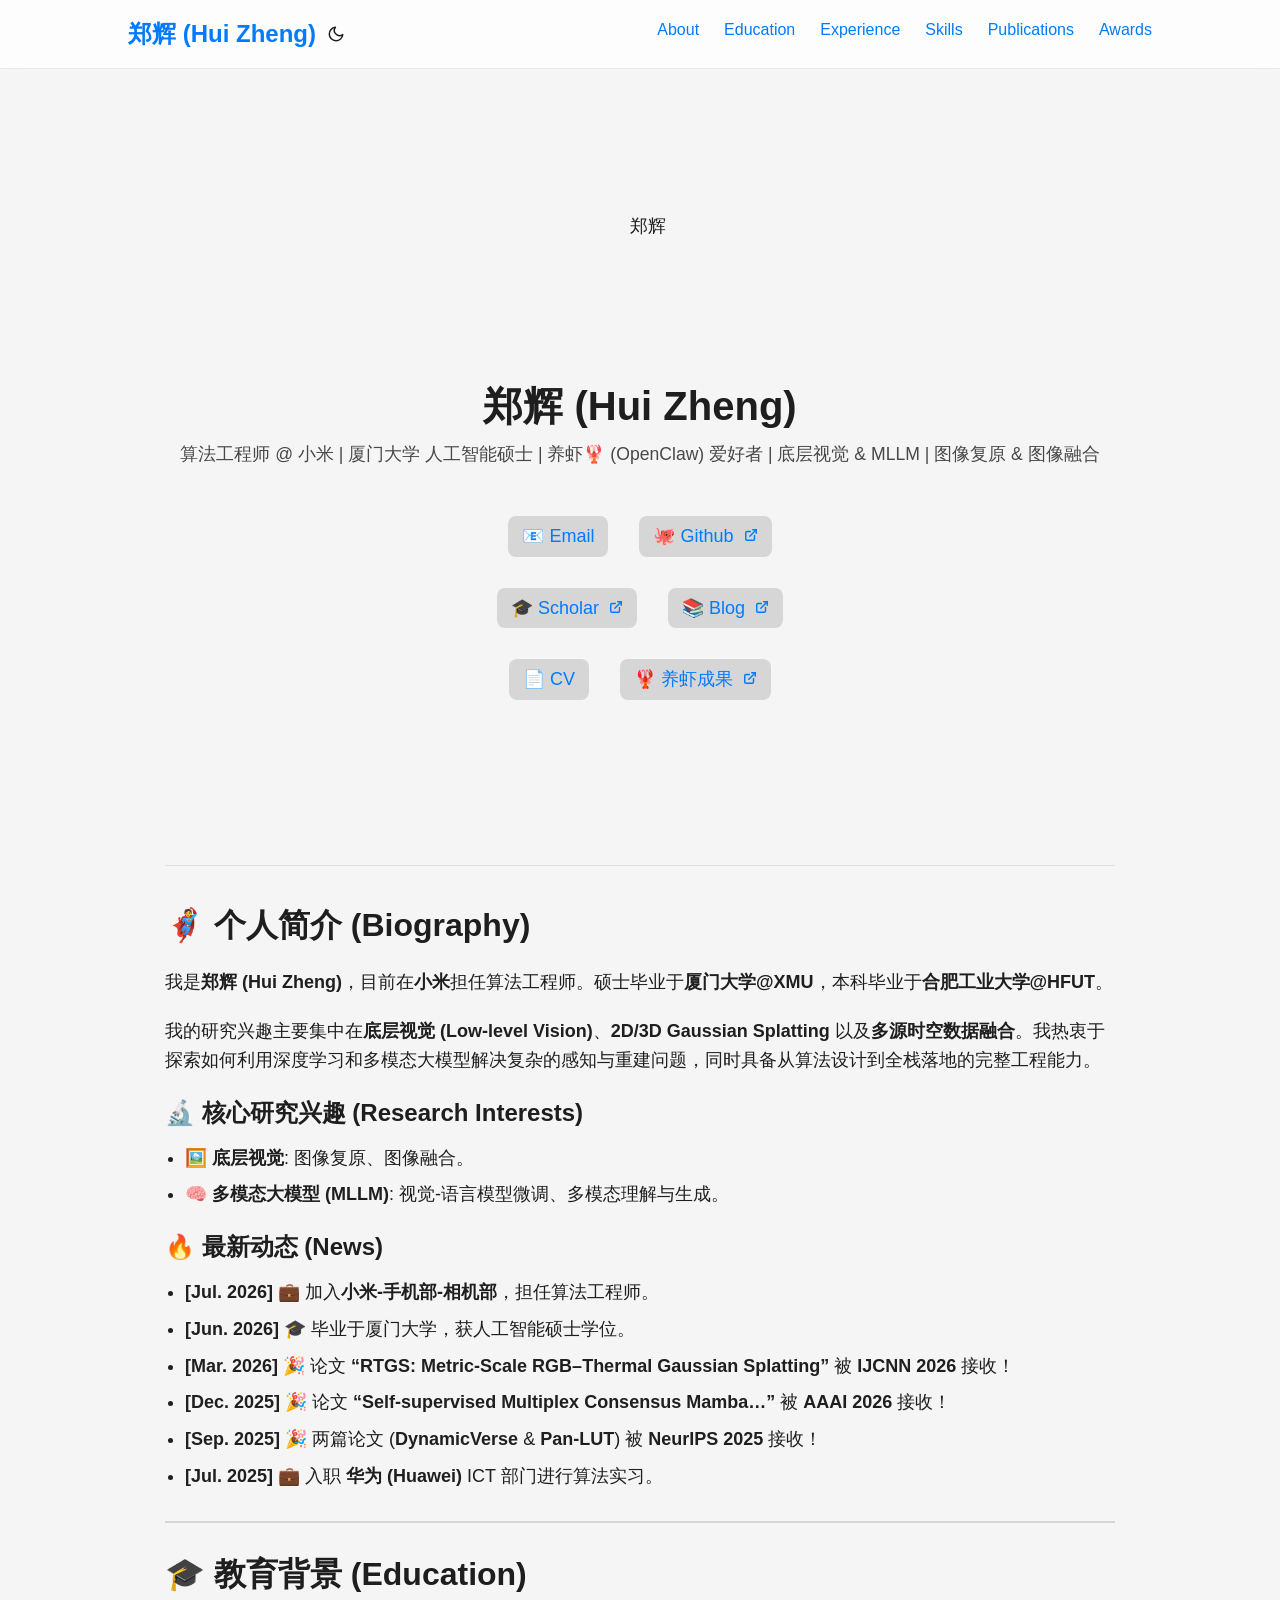
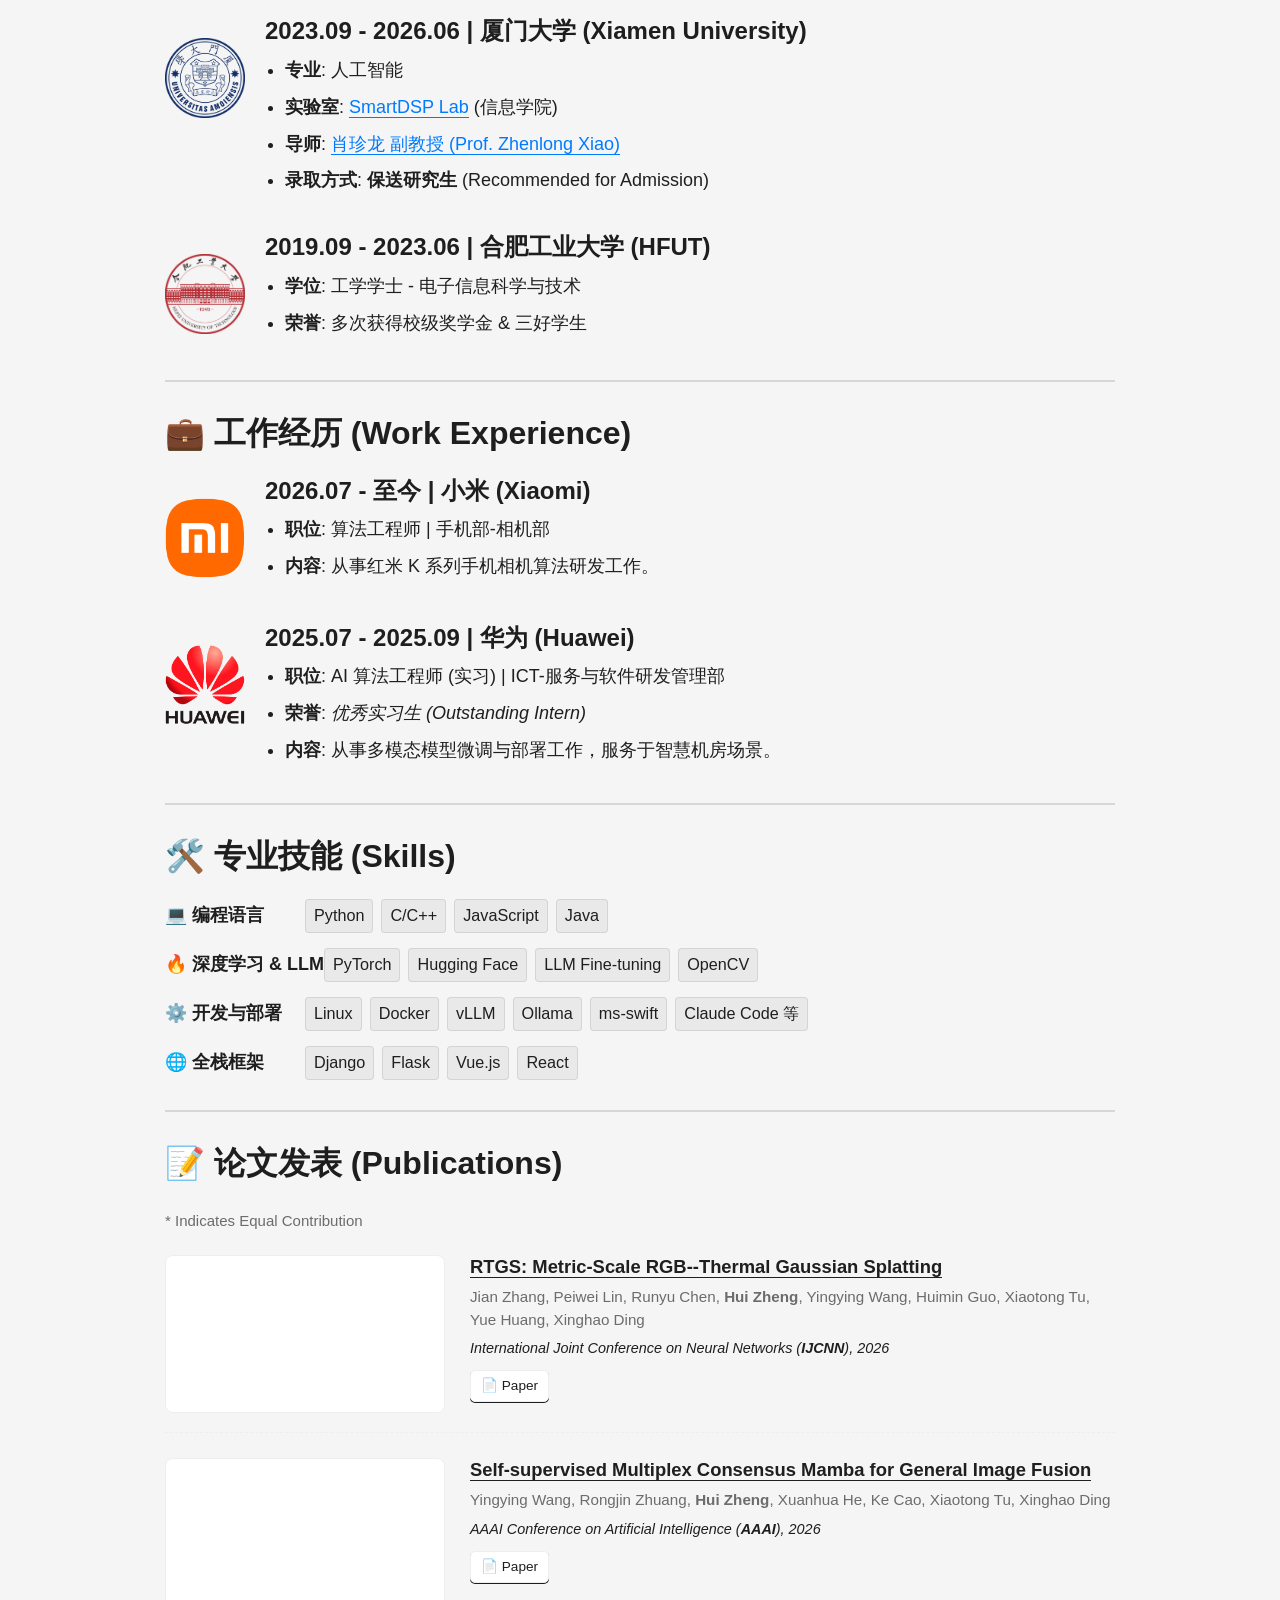
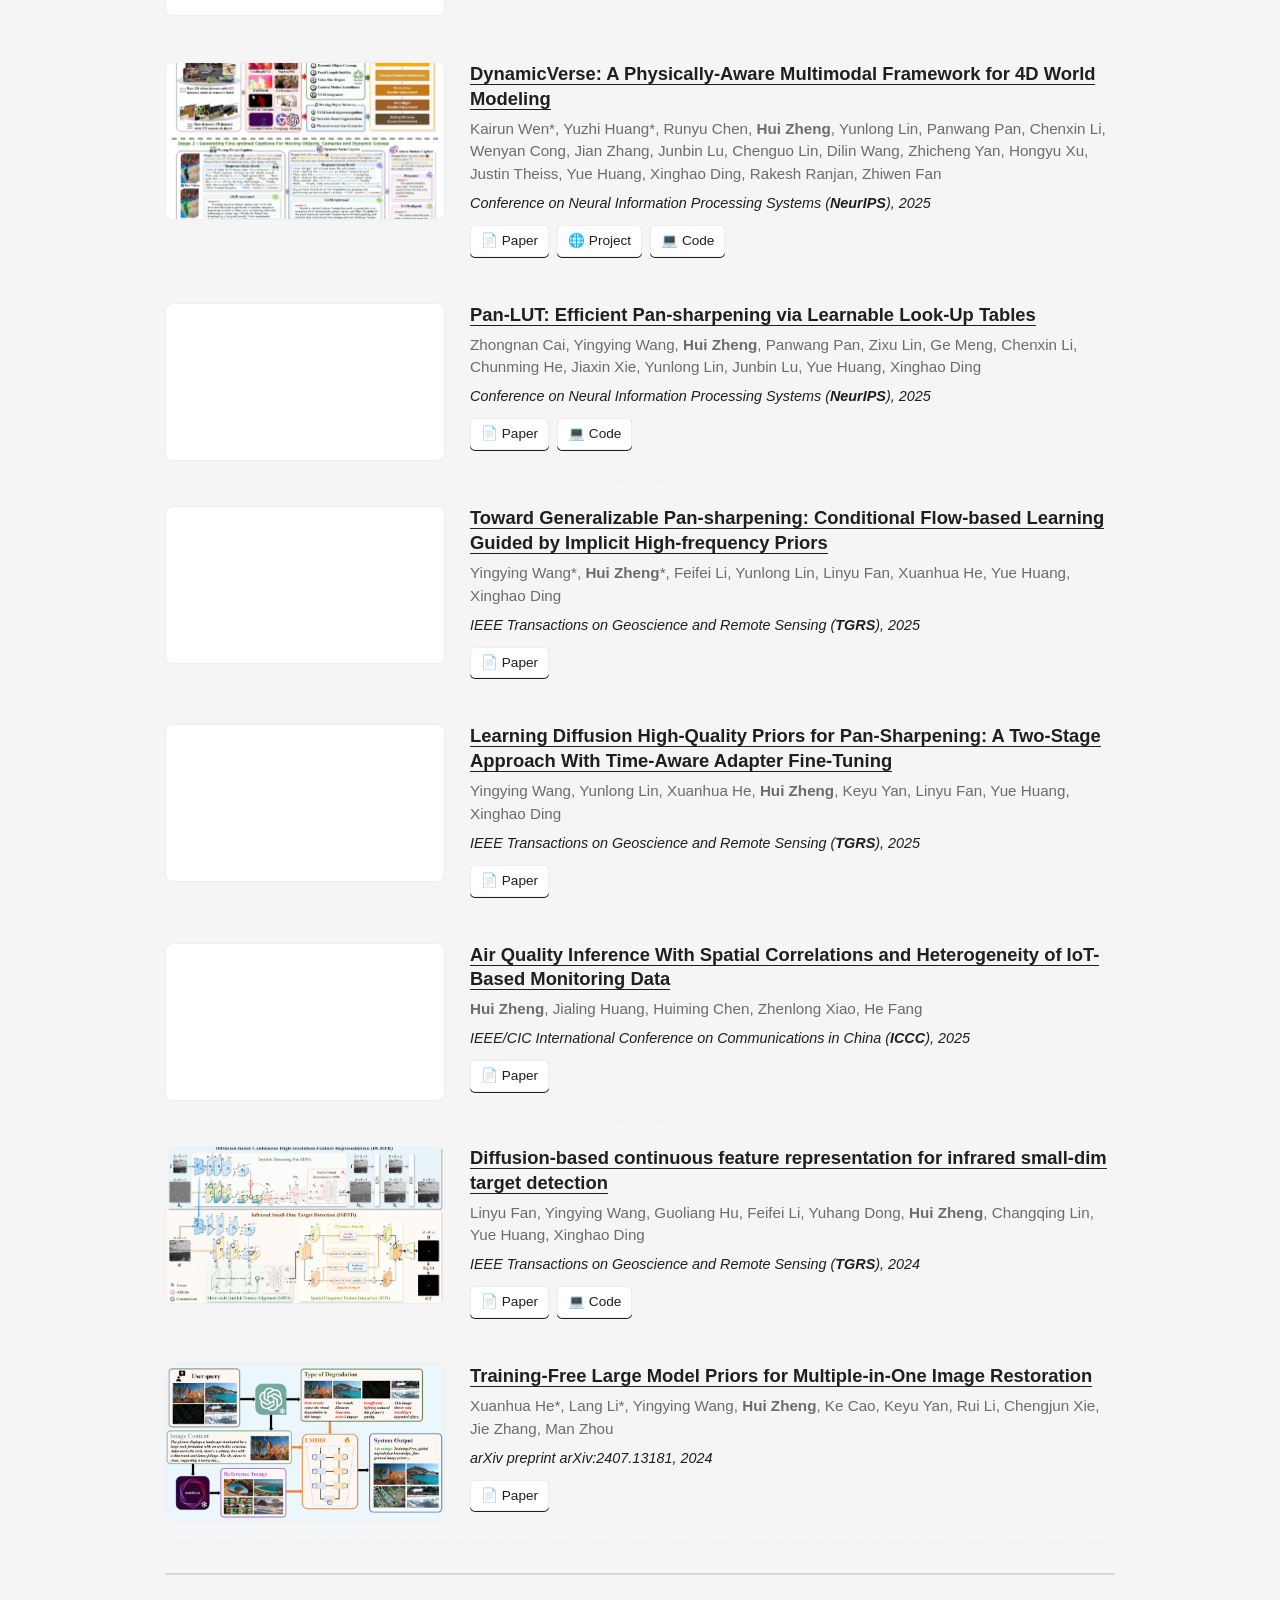
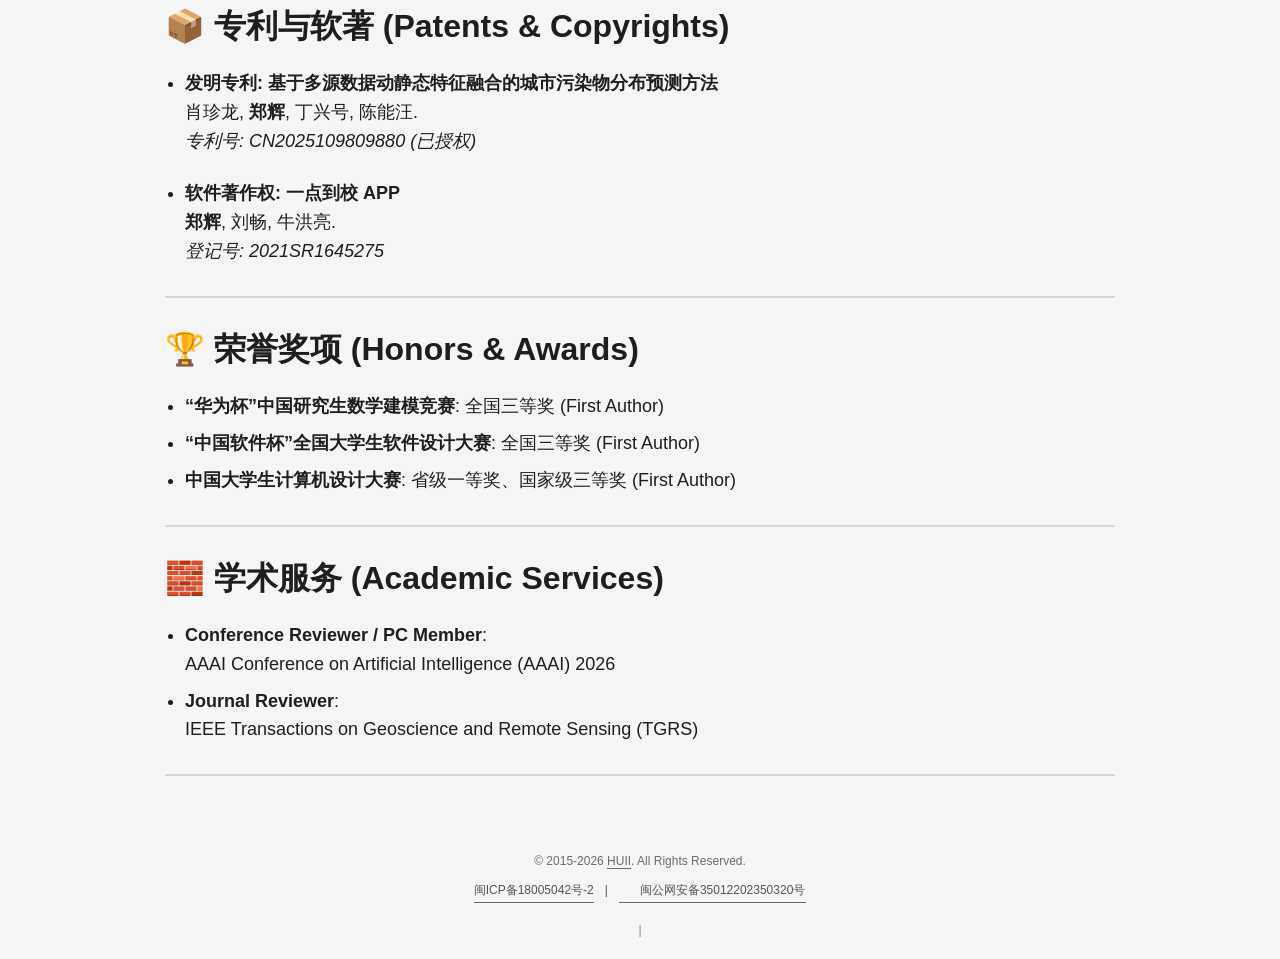
==== commit 6c6f8c84: "update: graduation, Xiaomi job, and homepage content refresh huiiz/home_page_source@7162535038a9ba61" ====
--- a/index.html
+++ b/index.html
@@ -1,8 +1,8 @@
-<!doctype html><html lang=en dir=auto data-theme=auto><head><meta name=generator content="Hugo 0.154.5"><meta charset=utf-8><meta http-equiv=X-UA-Compatible content="IE=edge"><meta name=viewport content="width=device-width,initial-scale=1,shrink-to-fit=no"><meta name=robots content="index, follow"><title>郑辉 (Hui Zheng)</title><meta name=description content="M.S. in AI at Xiamen University. Algorithm Engineer focusing on Multi-source Data Fusion, MLLM, 2DGS, and Low-level Vision."><meta name=author content><link rel=canonical href=https://www.huii.top/><link crossorigin=anonymous href=/assets/css/stylesheet.a4889113782e0f2ae277a1e92daacae9c14096a7602e1e1ea8228a95006b1490.css integrity="sha256-pIiRE3guDyrid6HpLarK6cFAlqdgLh4eqCKKlQBrFJA=" rel="preload stylesheet" as=style><link rel=icon href=https://www.huii.top/avatar.jpg><link rel=icon type=image/png sizes=16x16 href=https://www.huii.top/avatar.jpg><link rel=icon type=image/png sizes=32x32 href=https://www.huii.top/avatar.jpg><link rel=apple-touch-icon href=https://www.huii.top/avatar.jpg><link rel=mask-icon href=https://www.huii.top/safari-pinned-tab.svg><meta name=theme-color content="#2e2e33"><meta name=msapplication-TileColor content="#2e2e33"><link rel=alternate type=application/rss+xml href=https://www.huii.top/index.xml title=rss><link rel=alternate hreflang=en href=https://www.huii.top/><noscript><style>#theme-toggle,.top-link{display:none}</style><style>@media(prefers-color-scheme:dark){:root{--theme:rgb(29, 30, 32);--entry:rgb(46, 46, 51);--primary:rgb(218, 218, 219);--secondary:rgb(155, 156, 157);--tertiary:rgb(65, 66, 68);--content:rgb(196, 196, 197);--code-block-bg:rgb(46, 46, 51);--code-bg:rgb(55, 56, 62);--border:rgb(51, 51, 51);color-scheme:dark}.list{background:var(--theme)}.toc{background:var(--entry)}}@media(prefers-color-scheme:light){.list::-webkit-scrollbar-thumb{border-color:var(--code-bg)}}</style></noscript><script>localStorage.getItem("pref-theme")==="dark"?document.querySelector("html").dataset.theme="dark":localStorage.getItem("pref-theme")==="light"?document.querySelector("html").dataset.theme="light":window.matchMedia("(prefers-color-scheme: dark)").matches?document.querySelector("html").dataset.theme="dark":document.querySelector("html").dataset.theme="light"</script><style>.header{position:fixed!important;top:0;left:0;right:0;width:100%;z-index:1000;-webkit-backdrop-filter:blur(12px);backdrop-filter:blur(12px);transition:background-color .3s ease,border-color .3s ease,transform .3s ease;box-shadow:none!important}.main{margin-top:70px}.header.nav-hidden{transform:translateY(-100%)}#theme-toggle,#menu a{position:relative;z-index:1001}html:not([data-theme=dark]) .header{background:rgba(255,255,255,.8)!important;border-bottom:1px solid rgba(0,0,0,8%)!important}html[data-theme=dark] .header{background:rgba(29,30,32,.8)!important;border-bottom:1px solid rgba(255,255,255,.1)!important}html[data-theme=dark] #menu a{color:#e5e5e5!important}html[data-theme=dark] .header .logo a{color:#e5e5e5!important}html[data-theme=dark] #theme-toggle{color:#e5e5e5!important}html[data-theme=dark] #theme-toggle svg{fill:currentColor!important;stroke:currentColor!important}html[data-theme=dark] .header .logo a:hover,html[data-theme=dark] #menu a:hover,html[data-theme=dark] #theme-toggle:hover{color:var(--primary)!important}html[data-theme=dark] .button{background:rgba(255,255,255,5%)!important;border:1px solid rgba(255,255,255,.15)!important;color:#e5e5e5!important;box-shadow:none!important;transition:all .3s ease}html[data-theme=dark] .button .button-inner,html[data-theme=dark] .button svg,html[data-theme=dark] .button svg path{color:#e5e5e5!important;stroke:#e5e5e5!important;fill:none!important}html[data-theme=dark] .button:hover{background:rgba(255,255,255,.1)!important;border-color:var(--primary)!important;transform:translateY(-2px)}html[data-theme=dark] .button:hover .button-inner,html[data-theme=dark] .button:hover svg,html[data-theme=dark] .button:hover svg path{color:var(--primary)!important;stroke:var(--primary)!important}html[data-theme=dark] .post-content a,html[data-theme=dark] .entry-content a{color:#93c5fd!important}html[data-theme=dark] .post-content a:hover,html[data-theme=dark] .entry-content a:hover{color:#fff!important}html[data-theme=dark] .post-content img{background-color:rgba(255,255,255,.95)!important;padding:4px!important;border-radius:6px!important;box-shadow:0 2px 4px rgba(0,0,0,.2)!important}</style><meta property="og:url" content="https://www.huii.top/"><meta property="og:site_name" content="郑辉 (Hui Zheng)"><meta property="og:title" content="郑辉 (Hui Zheng)"><meta property="og:description" content=" 🦸 个人简介 (Biography) 我是郑辉 (Hui Zheng)，目前在厦门大学信息学院攻读人工智能硕士学位 (2023-2026)。在此之前，我于合肥工业大学获得电子信息科学与技术学士学位。
+<!doctype html><html lang=en dir=auto data-theme=auto><head><meta name=generator content="Hugo 0.154.5"><meta charset=utf-8><meta http-equiv=X-UA-Compatible content="IE=edge"><meta name=viewport content="width=device-width,initial-scale=1,shrink-to-fit=no"><meta name=robots content="index, follow"><title>郑辉 (Hui Zheng)</title><meta name=description content="Algorithm Engineer at Xiaomi. M.S. in AI from Xiamen University. Focusing on Low-level Vision (Image Restoration & Fusion) and MLLM."><meta name=author content><link rel=canonical href=https://www.huii.top/><link crossorigin=anonymous href=/assets/css/stylesheet.a4889113782e0f2ae277a1e92daacae9c14096a7602e1e1ea8228a95006b1490.css integrity="sha256-pIiRE3guDyrid6HpLarK6cFAlqdgLh4eqCKKlQBrFJA=" rel="preload stylesheet" as=style><link rel=icon href=https://www.huii.top/avatar.jpg><link rel=icon type=image/png sizes=16x16 href=https://www.huii.top/avatar.jpg><link rel=icon type=image/png sizes=32x32 href=https://www.huii.top/avatar.jpg><link rel=apple-touch-icon href=https://www.huii.top/avatar.jpg><link rel=mask-icon href=https://www.huii.top/safari-pinned-tab.svg><meta name=theme-color content="#2e2e33"><meta name=msapplication-TileColor content="#2e2e33"><link rel=alternate type=application/rss+xml href=https://www.huii.top/index.xml title=rss><link rel=alternate hreflang=en href=https://www.huii.top/><noscript><style>#theme-toggle,.top-link{display:none}</style><style>@media(prefers-color-scheme:dark){:root{--theme:rgb(29, 30, 32);--entry:rgb(46, 46, 51);--primary:rgb(218, 218, 219);--secondary:rgb(155, 156, 157);--tertiary:rgb(65, 66, 68);--content:rgb(196, 196, 197);--code-block-bg:rgb(46, 46, 51);--code-bg:rgb(55, 56, 62);--border:rgb(51, 51, 51);color-scheme:dark}.list{background:var(--theme)}.toc{background:var(--entry)}}@media(prefers-color-scheme:light){.list::-webkit-scrollbar-thumb{border-color:var(--code-bg)}}</style></noscript><script>localStorage.getItem("pref-theme")==="dark"?document.querySelector("html").dataset.theme="dark":localStorage.getItem("pref-theme")==="light"?document.querySelector("html").dataset.theme="light":window.matchMedia("(prefers-color-scheme: dark)").matches?document.querySelector("html").dataset.theme="dark":document.querySelector("html").dataset.theme="light"</script><style>.header{position:fixed!important;top:0;left:0;right:0;width:100%;z-index:1000;-webkit-backdrop-filter:blur(12px);backdrop-filter:blur(12px);transition:background-color .3s ease,border-color .3s ease,transform .3s ease;box-shadow:none!important}.main{margin-top:70px}.header.nav-hidden{transform:translateY(-100%)}#theme-toggle,#menu a{position:relative;z-index:1001}html:not([data-theme=dark]) .header{background:rgba(255,255,255,.8)!important;border-bottom:1px solid rgba(0,0,0,8%)!important}html[data-theme=dark] .header{background:rgba(29,30,32,.8)!important;border-bottom:1px solid rgba(255,255,255,.1)!important}html[data-theme=dark] #menu a{color:#e5e5e5!important}html[data-theme=dark] .header .logo a{color:#e5e5e5!important}html[data-theme=dark] #theme-toggle{color:#e5e5e5!important}html[data-theme=dark] #theme-toggle svg{fill:currentColor!important;stroke:currentColor!important}html[data-theme=dark] .header .logo a:hover,html[data-theme=dark] #menu a:hover,html[data-theme=dark] #theme-toggle:hover{color:var(--primary)!important}html[data-theme=dark] .button{background:rgba(255,255,255,5%)!important;border:1px solid rgba(255,255,255,.15)!important;color:#e5e5e5!important;box-shadow:none!important;transition:all .3s ease}html[data-theme=dark] .button .button-inner,html[data-theme=dark] .button svg,html[data-theme=dark] .button svg path{color:#e5e5e5!important;stroke:#e5e5e5!important;fill:none!important}html[data-theme=dark] .button:hover{background:rgba(255,255,255,.1)!important;border-color:var(--primary)!important;transform:translateY(-2px)}html[data-theme=dark] .button:hover .button-inner,html[data-theme=dark] .button:hover svg,html[data-theme=dark] .button:hover svg path{color:var(--primary)!important;stroke:var(--primary)!important}html[data-theme=dark] .post-content a,html[data-theme=dark] .entry-content a{color:#93c5fd!important}html[data-theme=dark] .post-content a:hover,html[data-theme=dark] .entry-content a:hover{color:#fff!important}html[data-theme=dark] .post-content img{background-color:rgba(255,255,255,.95)!important;padding:4px!important;border-radius:6px!important;box-shadow:0 2px 4px rgba(0,0,0,.2)!important}</style><meta property="og:url" content="https://www.huii.top/"><meta property="og:site_name" content="郑辉 (Hui Zheng)"><meta property="og:title" content="郑辉 (Hui Zheng)"><meta property="og:description" content=" 🦸 个人简介 (Biography) 我是郑辉 (Hui Zheng)，目前在小米担任算法工程师。硕士毕业于厦门大学@XMU，本科毕业于合肥工业大学@HFUT。
 我的研究兴趣主要集中在底层视觉 (Low-level Vision)、2D/3D Gaussian Splatting 以及多源时空数据融合。我热衷于探索如何利用深度学习和多模态大模型解决复杂的感知与重建问题，同时具备从算法设计到全栈落地的完整工程能力。
-🔬 核心研究兴趣 (Research Interests) 🖼️ 底层视觉与图形学: 图像复原、全色锐化 (Pansharpening)、多模态图像融合、2D Gaussian Splatting (2DGS)。 🛰️ 多源时空数据融合: 挖掘多模态时空数据（卫星、站点、气象）的相关性，应用于空气质量推断等场景。 🧠 多模态大模型 (MLLM): 视觉-语言模型微调、多模态理解与生成。 🔥 最新动态 (News) [Mar. 2026] 🎉 论文 “RTGS: Metric-Scale RGB–Thermal Gaussian Splatting” 被 IJCNN 2026 接收！ [Dec. 2025] 🎉 论文 “Self-supervised Multiplex Consensus Mamba…” 被 AAAI 2026 接收！ [Sep. 2025] 🎉 两篇论文 (DynamicVerse & Pan-LUT) 被 NeurIPS 2025 接收！ [Jul. 2025] 💼 入职 华为 (Huawei) ICT 部门进行算法实习。 🎓 教育背景 (Education) 2023.09 - 2026.06 | 厦门大学 (Xiamen University) 学位: 硕士研究生 - 人工智能 实验室: SmartDSP Lab (信息学院) 导师: 肖珍龙 副教授 (Prof. Zhenlong Xiao) 录取方式: 保送研究生 (Recommended for Admission) 2019.09 - 2023.06 | 合肥工业大学 (HFUT) 学位: 工学学士 - 电子信息科学与技术 荣誉: 多次获得校级奖学金 & 三好学生 💼 工作经历 (Work Experience) 2025.07 - 2025.09 | 华为 (Huawei Technologies) 职位: AI 算法工程师 (实习) | ICT 服务与软件研发管理部 荣誉: 优秀实习生 (Outstanding Intern) 内容: 从事多模态模型微调与部署工作，服务于智慧机房场景。 🛠️ 专业技能 (Skills) 💻 编程语言 Python C/C++ JavaScript Java 🔥 深度学习 & LLM PyTorch Hugging Face LLM Fine-tuning OpenCV ⚙️ 开发与部署 Linux Docker vLLM Ollama ms-swift Claude Code 等 🌐 全栈框架 Django Flask Vue.js React 📝 论文发表 (Publications) * Indicates Equal Contribution"><meta property="og:locale" content="zh-cn"><meta property="og:type" content="website"><meta property="og:image" content="https://www.huii.top/avatar"><meta name=twitter:card content="summary_large_image"><meta name=twitter:image content="https://www.huii.top/avatar"><meta name=twitter:title content><meta name=twitter:description content="M.S. in AI at Xiamen University. Algorithm Engineer focusing on Multi-source Data Fusion, MLLM, 2DGS, and Low-level Vision."><script type=application/ld+json>{"@context":"https://schema.org","@type":"Organization","name":"郑辉 (Hui Zheng)","url":"https://www.huii.top/","description":"M.S. in AI at Xiamen University. Algorithm Engineer focusing on Multi-source Data Fusion, MLLM, 2DGS, and Low-level Vision.","logo":"https://www.huii.top/avatar.jpg","sameAs":[]}</script></head><body class=list id=top><header class=header><nav class=nav><div class=logo><a href=https://www.huii.top/ accesskey=h title="郑辉 (Hui Zheng) (Alt + H)">郑辉 (Hui Zheng)</a><div class=logo-switches><button id=theme-toggle accesskey=t title="(Alt + T)" aria-label="Toggle theme">
+🔬 核心研究兴趣 (Research Interests) 🖼️ 底层视觉: 图像复原、图像融合。 🧠 多模态大模型 (MLLM): 视觉-语言模型微调、多模态理解与生成。 🔥 最新动态 (News) [Jul. 2026] 💼 加入小米-手机部-相机部，担任算法工程师。 [Jun. 2026] 🎓 毕业于厦门大学，获人工智能硕士学位。 [Mar. 2026] 🎉 论文 “RTGS: Metric-Scale RGB–Thermal Gaussian Splatting” 被 IJCNN 2026 接收！ [Dec. 2025] 🎉 论文 “Self-supervised Multiplex Consensus Mamba…” 被 AAAI 2026 接收！ [Sep. 2025] 🎉 两篇论文 (DynamicVerse & Pan-LUT) 被 NeurIPS 2025 接收！ [Jul. 2025] 💼 入职 华为 (Huawei) ICT 部门进行算法实习。 🎓 教育背景 (Education) 2023.09 - 2026.06 | 厦门大学 (Xiamen University) 专业: 人工智能 实验室: SmartDSP Lab (信息学院) 导师: 肖珍龙 副教授 (Prof. Zhenlong Xiao) 录取方式: 保送研究生 (Recommended for Admission) 2019.09 - 2023.06 | 合肥工业大学 (HFUT) 学位: 工学学士 - 电子信息科学与技术 荣誉: 多次获得校级奖学金 & 三好学生 💼 工作经历 (Work Experience) 2026.07 - 至今 | 小米 (Xiaomi) 职位: 算法工程师 | 手机部-相机部 内容: 从事红米 K 系列手机相机算法研发工作。 2025.07 - 2025.09 | 华为 (Huawei) 职位: AI 算法工程师 (实习) | ICT-服务与软件研发管理部 荣誉: 优秀实习生 (Outstanding Intern) 内容: 从事多模态模型微调与部署工作，服务于智慧机房场景。 🛠️ 专业技能 (Skills) 💻 编程语言 Python C/C++ JavaScript Java 🔥 深度学习 & LLM PyTorch Hugging Face LLM Fine-tuning OpenCV ⚙️ 开发与部署 Linux Docker vLLM Ollama ms-swift Claude Code 等 🌐 全栈框架 Django Flask Vue.js React 📝 论文发表 (Publications) * Indicates Equal Contribution"><meta property="og:locale" content="zh-cn"><meta property="og:type" content="website"><meta property="og:image" content="https://www.huii.top/avatar"><meta name=twitter:card content="summary_large_image"><meta name=twitter:image content="https://www.huii.top/avatar"><meta name=twitter:title content><meta name=twitter:description content="Algorithm Engineer at Xiaomi. M.S. in AI from Xiamen University. Focusing on Low-level Vision (Image Restoration & Fusion) and MLLM."><script type=application/ld+json>{"@context":"https://schema.org","@type":"Organization","name":"郑辉 (Hui Zheng)","url":"https://www.huii.top/","description":"Algorithm Engineer at Xiaomi. M.S. in AI from Xiamen University. Focusing on Low-level Vision (Image Restoration \u0026 Fusion) and MLLM.","logo":"https://www.huii.top/avatar.jpg","sameAs":[]}</script></head><body class=list id=top><header class=header><nav class=nav><div class=logo><a href=https://www.huii.top/ accesskey=h title="郑辉 (Hui Zheng) (Alt + H)">郑辉 (Hui Zheng)</a><div class=logo-switches><button id=theme-toggle accesskey=t title="(Alt + T)" aria-label="Toggle theme">
 <svg id="moon" width="24" height="18" viewBox="0 0 24 24" fill="none" stroke="currentColor" stroke-width="2" stroke-linecap="round" stroke-linejoin="round"><path d="M21 12.79A9 9 0 1111.21 3 7 7 0 0021 12.79z"/></svg>
-<svg id="sun" width="24" height="18" viewBox="0 0 24 24" fill="none" stroke="currentColor" stroke-width="2" stroke-linecap="round" stroke-linejoin="round"><circle cx="12" cy="12" r="5"/><line x1="12" y1="1" x2="12" y2="3"/><line x1="12" y1="21" x2="12" y2="23"/><line x1="4.22" y1="4.22" x2="5.64" y2="5.64"/><line x1="18.36" y1="18.36" x2="19.78" y2="19.78"/><line x1="1" y1="12" x2="3" y2="12"/><line x1="21" y1="12" x2="23" y2="12"/><line x1="4.22" y1="19.78" x2="5.64" y2="18.36"/><line x1="18.36" y1="5.64" x2="19.78" y2="4.22"/></svg></button></div></div><ul id=menu><li><a href=https://www.huii.top/#about title=About><span>About</span></a></li><li><a href=https://www.huii.top/#education title=Education><span>Education</span></a></li><li><a href=https://www.huii.top/#work title=Experience><span>Experience</span></a></li><li><a href=https://www.huii.top/#skills title=Skills><span>Skills</span></a></li><li><a href=https://www.huii.top/#publications title=Publications><span>Publications</span></a></li><li><a href=https://www.huii.top/#awards title=Awards><span>Awards</span></a></li></ul></nav></header><main class=main><div class=profile style=display:flex;flex-direction:column;align-items:center;justify-content:center;text-align:center;width:100%><div class=profile_inner style=margin-bottom:20px><img src=https://www.huii.top/avatar.jpg alt=郑辉 height=150 width=150 style=border-radius:50%></div><h1 style=margin:0;font-size:2.5rem;line-height:1.2>郑辉 (Hui Zheng)</h1><span style=margin-top:10px;font-size:1.1rem;opacity:.8;display:block>厦门大学硕士研究生 | AI 算法工程师 | 养虾🦞 (OpenClaw) 爱好者 | 多源数据融合 & 2DGS & MLLM & 底层视觉</span><div style=margin-top:15px><div class=social-icons></div></div><div class=buttons style=margin-top:25px;display:flex;justify-content:center;gap:15px;flex-wrap:wrap><a class=button href=mailto:huiiz@stu.xmu.edu.cn rel=noopener title="📧 Email"><span class=button-inner>📧 Email</span>
+<svg id="sun" width="24" height="18" viewBox="0 0 24 24" fill="none" stroke="currentColor" stroke-width="2" stroke-linecap="round" stroke-linejoin="round"><circle cx="12" cy="12" r="5"/><line x1="12" y1="1" x2="12" y2="3"/><line x1="12" y1="21" x2="12" y2="23"/><line x1="4.22" y1="4.22" x2="5.64" y2="5.64"/><line x1="18.36" y1="18.36" x2="19.78" y2="19.78"/><line x1="1" y1="12" x2="3" y2="12"/><line x1="21" y1="12" x2="23" y2="12"/><line x1="4.22" y1="19.78" x2="5.64" y2="18.36"/><line x1="18.36" y1="5.64" x2="19.78" y2="4.22"/></svg></button></div></div><ul id=menu><li><a href=https://www.huii.top/#about title=About><span>About</span></a></li><li><a href=https://www.huii.top/#education title=Education><span>Education</span></a></li><li><a href=https://www.huii.top/#work title=Experience><span>Experience</span></a></li><li><a href=https://www.huii.top/#skills title=Skills><span>Skills</span></a></li><li><a href=https://www.huii.top/#publications title=Publications><span>Publications</span></a></li><li><a href=https://www.huii.top/#awards title=Awards><span>Awards</span></a></li></ul></nav></header><main class=main><div class=profile style=display:flex;flex-direction:column;align-items:center;justify-content:center;text-align:center;width:100%><div class=profile_inner style=margin-bottom:20px><img src=https://www.huii.top/avatar.jpg alt=郑辉 height=150 width=150 style=border-radius:50%></div><h1 style=margin:0;font-size:2.5rem;line-height:1.2>郑辉 (Hui Zheng)</h1><span style=margin-top:10px;font-size:1.1rem;opacity:.8;display:block>算法工程师 @ 小米 | 厦门大学 人工智能硕士 | 养虾🦞 (OpenClaw) 爱好者 | 底层视觉 & MLLM | 图像复原 & 图像融合</span><div style=margin-top:15px><div class=social-icons></div></div><div class=buttons style=margin-top:25px;display:flex;justify-content:center;gap:15px;flex-wrap:wrap><a class=button href=mailto:imhuii@outlook.com rel=noopener title="📧 Email"><span class=button-inner>📧 Email</span>
 </a><a class=button href=https://github.com/huiiz rel=noopener title="🐙 Github"><span class=button-inner>🐙 Github&nbsp;
 <svg fill="none" shape-rendering="geometricPrecision" stroke="currentColor" stroke-linecap="round" stroke-linejoin="round" stroke-width="2.5" viewBox="0 0 24 24" height="14" width="14"><path d="M18 13v6a2 2 0 01-2 2H5a2 2 0 01-2-2V8a2 2 0 012-2h6"/><path d="M15 3h6v6"/><path d="M10 14 21 3"/></svg></span>
 </a><a class=button href="https://scholar.google.com/citations?user=nYFD5LwAAAAJ&amp;hl=zh-CN" rel=noopener title="🎓 Scholar"><span class=button-inner>🎓 Scholar&nbsp;
@@ -11,7 +11,7 @@
 <svg fill="none" shape-rendering="geometricPrecision" stroke="currentColor" stroke-linecap="round" stroke-linejoin="round" stroke-width="2.5" viewBox="0 0 24 24" height="14" width="14"><path d="M18 13v6a2 2 0 01-2 2H5a2 2 0 01-2-2V8a2 2 0 012-2h6"/><path d="M15 3h6v6"/><path d="M10 14 21 3"/></svg></span>
 </a><a class=button href=zhenghui_CV_20260410.pdf rel=noopener title="📄 CV"><span class=button-inner>📄 CV</span>
 </a><a class=button href=https://pages.huii.top/openclaw rel=noopener title="🦞 养虾成果"><span class=button-inner>🦞 养虾成果&nbsp;
-<svg fill="none" shape-rendering="geometricPrecision" stroke="currentColor" stroke-linecap="round" stroke-linejoin="round" stroke-width="2.5" viewBox="0 0 24 24" height="14" width="14"><path d="M18 13v6a2 2 0 01-2 2H5a2 2 0 01-2-2V8a2 2 0 012-2h6"/><path d="M15 3h6v6"/><path d="M10 14 21 3"/></svg></span></a></div></div><div style="width:100%;height:1px;background-color:#e0e0e0;margin:40px 0"></div><div class=post-content><link rel=stylesheet href=/css/custom.css><script defer src=/js/lightbox.js></script><div id=paper-lightbox onclick=closeLightbox()><img id=lightbox-img src alt="Full size preview"></div><div id=about></div><h2 id=-个人简介-biography>🦸 个人简介 (Biography)</h2><p>我是<strong>郑辉 (Hui Zheng)</strong>，目前在<strong>厦门大学信息学院</strong>攻读人工智能硕士学位 (2023-2026)。在此之前，我于合肥工业大学获得电子信息科学与技术学士学位。</p><p>我的研究兴趣主要集中在<strong>底层视觉 (Low-level Vision)</strong>、<strong>2D/3D Gaussian Splatting</strong> 以及<strong>多源时空数据融合</strong>。我热衷于探索如何利用深度学习和多模态大模型解决复杂的感知与重建问题，同时具备从算法设计到全栈落地的完整工程能力。</p><h3 id=-核心研究兴趣-research-interests>🔬 核心研究兴趣 (Research Interests)</h3><ul><li><strong>🖼️ 底层视觉与图形学</strong>: 图像复原、全色锐化 (Pansharpening)、多模态图像融合、2D Gaussian Splatting (2DGS)。</li><li><strong>🛰️ 多源时空数据融合</strong>: 挖掘多模态时空数据（卫星、站点、气象）的相关性，应用于空气质量推断等场景。</li><li><strong>🧠 多模态大模型 (MLLM)</strong>: 视觉-语言模型微调、多模态理解与生成。</li></ul><h3 id=-最新动态-news>🔥 最新动态 (News)</h3><ul><li><strong>[Mar. 2026]</strong> 🎉 论文 <strong>&ldquo;RTGS: Metric-Scale RGB&ndash;Thermal Gaussian Splatting&rdquo;</strong> 被 <strong>IJCNN 2026</strong> 接收！</li><li><strong>[Dec. 2025]</strong> 🎉 论文 <strong>&ldquo;Self-supervised Multiplex Consensus Mamba&mldr;&rdquo;</strong> 被 <strong>AAAI 2026</strong> 接收！</li><li><strong>[Sep. 2025]</strong> 🎉 两篇论文 (<strong>DynamicVerse</strong> & <strong>Pan-LUT</strong>) 被 <strong>NeurIPS 2025</strong> 接收！</li><li><strong>[Jul. 2025]</strong> 💼 入职 <strong>华为 (Huawei)</strong> ICT 部门进行算法实习。</li></ul><hr><div id=education></div><h2 id=-教育背景-education>🎓 教育背景 (Education)</h2><div style=display:flex;gap:20px;align-items:flex-start;margin-bottom:30px><div style=flex-shrink:0;width:80px;padding-top:5px><img src=images/xmu.png alt=Logo style=width:100%;height:auto;object-fit:contain></div><div style=flex-grow:1><h3 style="margin:0 0 10px">2023.09 - 2026.06 | 厦门大学 (Xiamen University)</h3><ul style=margin:0;padding-left:20px><li><strong>学位</strong>: 硕士研究生 - 人工智能</li><li><strong>实验室</strong>: <a href=https://xmu-smartdsp.github.io/ target=_blank>SmartDSP Lab</a> (信息学院)</li><li><strong>导师</strong>: <a href=https://informatics.xmu.edu.cn/old/info/1465/25979.htm target=_blank>肖珍龙 副教授 (Prof. Zhenlong Xiao)</a></li><li><strong>录取方式</strong>: <strong>保送研究生</strong> (Recommended for Admission)</li></ul></div></div><div style=display:flex;gap:20px;align-items:flex-start;margin-bottom:30px><div style=flex-shrink:0;width:80px;padding-top:5px><img src=images/hfut.png alt=Logo style=width:100%;height:auto;object-fit:contain></div><div style=flex-grow:1><h3 style="margin:0 0 10px">2019.09 - 2023.06 | 合肥工业大学 (HFUT)</h3><ul style=margin:0;padding-left:20px><li><strong>学位</strong>: 工学学士 - 电子信息科学与技术</li><li><strong>荣誉</strong>: 多次获得校级奖学金 & 三好学生</li></ul></div></div><hr><div id=work></div><h2 id=-工作经历-work-experience>💼 工作经历 (Work Experience)</h2><div style=display:flex;gap:20px;align-items:flex-start;margin-bottom:30px><div style=flex-shrink:0;width:80px;padding-top:5px><img src=images/huawei.png alt=Logo style=width:100%;height:auto;object-fit:contain></div><div style=flex-grow:1><h3 style="margin:0 0 10px">2025.07 - 2025.09 | 华为 (Huawei Technologies)</h3><ul style=margin:0;padding-left:20px><li><strong>职位</strong>: AI 算法工程师 (实习) | ICT 服务与软件研发管理部</li><li><strong>荣誉</strong>: <em>优秀实习生 (Outstanding Intern)</em></li><li><strong>内容</strong>: 从事多模态模型微调与部署工作，服务于智慧机房场景。</li></ul></div></div><hr><div id=skills></div><h2 id=-专业技能-skills>🛠️ 专业技能 (Skills)</h2><div class=skill-container><div class=skill-group><div class=skill-label>💻 编程语言</div><div class=skill-tags><span class=skill-tag>Python</span>
+<svg fill="none" shape-rendering="geometricPrecision" stroke="currentColor" stroke-linecap="round" stroke-linejoin="round" stroke-width="2.5" viewBox="0 0 24 24" height="14" width="14"><path d="M18 13v6a2 2 0 01-2 2H5a2 2 0 01-2-2V8a2 2 0 012-2h6"/><path d="M15 3h6v6"/><path d="M10 14 21 3"/></svg></span></a></div></div><div style="width:100%;height:1px;background-color:#e0e0e0;margin:40px 0"></div><div class=post-content><link rel=stylesheet href=/css/custom.css><script defer src=/js/lightbox.js></script><div id=paper-lightbox onclick=closeLightbox()><img id=lightbox-img src alt="Full size preview"></div><div id=about></div><h2 id=-个人简介-biography>🦸 个人简介 (Biography)</h2><p>我是<strong>郑辉 (Hui Zheng)</strong>，目前在<strong>小米</strong>担任算法工程师。硕士毕业于<strong>厦门大学@XMU</strong>，本科毕业于<strong>合肥工业大学@HFUT</strong>。</p><p>我的研究兴趣主要集中在<strong>底层视觉 (Low-level Vision)</strong>、<strong>2D/3D Gaussian Splatting</strong> 以及<strong>多源时空数据融合</strong>。我热衷于探索如何利用深度学习和多模态大模型解决复杂的感知与重建问题，同时具备从算法设计到全栈落地的完整工程能力。</p><h3 id=-核心研究兴趣-research-interests>🔬 核心研究兴趣 (Research Interests)</h3><ul><li><strong>🖼️ 底层视觉</strong>: 图像复原、图像融合。</li><li><strong>🧠 多模态大模型 (MLLM)</strong>: 视觉-语言模型微调、多模态理解与生成。</li></ul><h3 id=-最新动态-news>🔥 最新动态 (News)</h3><ul><li><strong>[Jul. 2026]</strong> 💼 加入<strong>小米-手机部-相机部</strong>，担任算法工程师。</li><li><strong>[Jun. 2026]</strong> 🎓 毕业于厦门大学，获人工智能硕士学位。</li><li><strong>[Mar. 2026]</strong> 🎉 论文 <strong>&ldquo;RTGS: Metric-Scale RGB&ndash;Thermal Gaussian Splatting&rdquo;</strong> 被 <strong>IJCNN 2026</strong> 接收！</li><li><strong>[Dec. 2025]</strong> 🎉 论文 <strong>&ldquo;Self-supervised Multiplex Consensus Mamba&mldr;&rdquo;</strong> 被 <strong>AAAI 2026</strong> 接收！</li><li><strong>[Sep. 2025]</strong> 🎉 两篇论文 (<strong>DynamicVerse</strong> & <strong>Pan-LUT</strong>) 被 <strong>NeurIPS 2025</strong> 接收！</li><li><strong>[Jul. 2025]</strong> 💼 入职 <strong>华为 (Huawei)</strong> ICT 部门进行算法实习。</li></ul><hr><div id=education></div><h2 id=-教育背景-education>🎓 教育背景 (Education)</h2><div style=display:flex;gap:20px;align-items:flex-start;margin-bottom:30px><div style=flex-shrink:0;width:80px;padding-top:5px><img src=images/xmu.png alt=Logo style=width:100%;height:auto;object-fit:contain></div><div style=flex-grow:1><h3 style="margin:0 0 10px">2023.09 - 2026.06 | 厦门大学 (Xiamen University)</h3><ul style=margin:0;padding-left:20px><li><strong>专业</strong>: 人工智能</li><li><strong>实验室</strong>: <a href=https://xmu-smartdsp.github.io/ target=_blank>SmartDSP Lab</a> (信息学院)</li><li><strong>导师</strong>: <a href=https://informatics.xmu.edu.cn/old/info/1465/25979.htm target=_blank>肖珍龙 副教授 (Prof. Zhenlong Xiao)</a></li><li><strong>录取方式</strong>: <strong>保送研究生</strong> (Recommended for Admission)</li></ul></div></div><div style=display:flex;gap:20px;align-items:flex-start;margin-bottom:30px><div style=flex-shrink:0;width:80px;padding-top:5px><img src=images/hfut.png alt=Logo style=width:100%;height:auto;object-fit:contain></div><div style=flex-grow:1><h3 style="margin:0 0 10px">2019.09 - 2023.06 | 合肥工业大学 (HFUT)</h3><ul style=margin:0;padding-left:20px><li><strong>学位</strong>: 工学学士 - 电子信息科学与技术</li><li><strong>荣誉</strong>: 多次获得校级奖学金 & 三好学生</li></ul></div></div><hr><div id=work></div><h2 id=-工作经历-work-experience>💼 工作经历 (Work Experience)</h2><div style=display:flex;gap:20px;align-items:flex-start;margin-bottom:30px><div style=flex-shrink:0;width:80px;padding-top:5px><img src=images/xiaomi.png alt=Logo style=width:100%;height:auto;object-fit:contain></div><div style=flex-grow:1><h3 style="margin:0 0 10px">2026.07 - 至今 | 小米 (Xiaomi)</h3><ul style=margin:0;padding-left:20px><li><strong>职位</strong>: 算法工程师 | 手机部-相机部</li><li><strong>内容</strong>: 从事红米 K 系列手机相机算法研发工作。</li></ul></div></div><div style=display:flex;gap:20px;align-items:flex-start;margin-bottom:30px><div style=flex-shrink:0;width:80px;padding-top:5px><img src=images/huawei.png alt=Logo style=width:100%;height:auto;object-fit:contain></div><div style=flex-grow:1><h3 style="margin:0 0 10px">2025.07 - 2025.09 | 华为 (Huawei)</h3><ul style=margin:0;padding-left:20px><li><strong>职位</strong>: AI 算法工程师 (实习) | ICT-服务与软件研发管理部</li><li><strong>荣誉</strong>: <em>优秀实习生 (Outstanding Intern)</em></li><li><strong>内容</strong>: 从事多模态模型微调与部署工作，服务于智慧机房场景。</li></ul></div></div><hr><div id=skills></div><h2 id=-专业技能-skills>🛠️ 专业技能 (Skills)</h2><div class=skill-container><div class=skill-group><div class=skill-label>💻 编程语言</div><div class=skill-tags><span class=skill-tag>Python</span>
 <span class=skill-tag>C/C++</span>
 <span class=skill-tag>JavaScript</span>
 <span class=skill-tag>Java</span></div></div><div class=skill-group><div class=skill-label>🔥 深度学习 & LLM</div><div class=skill-tags><span class=skill-tag>PyTorch</span>
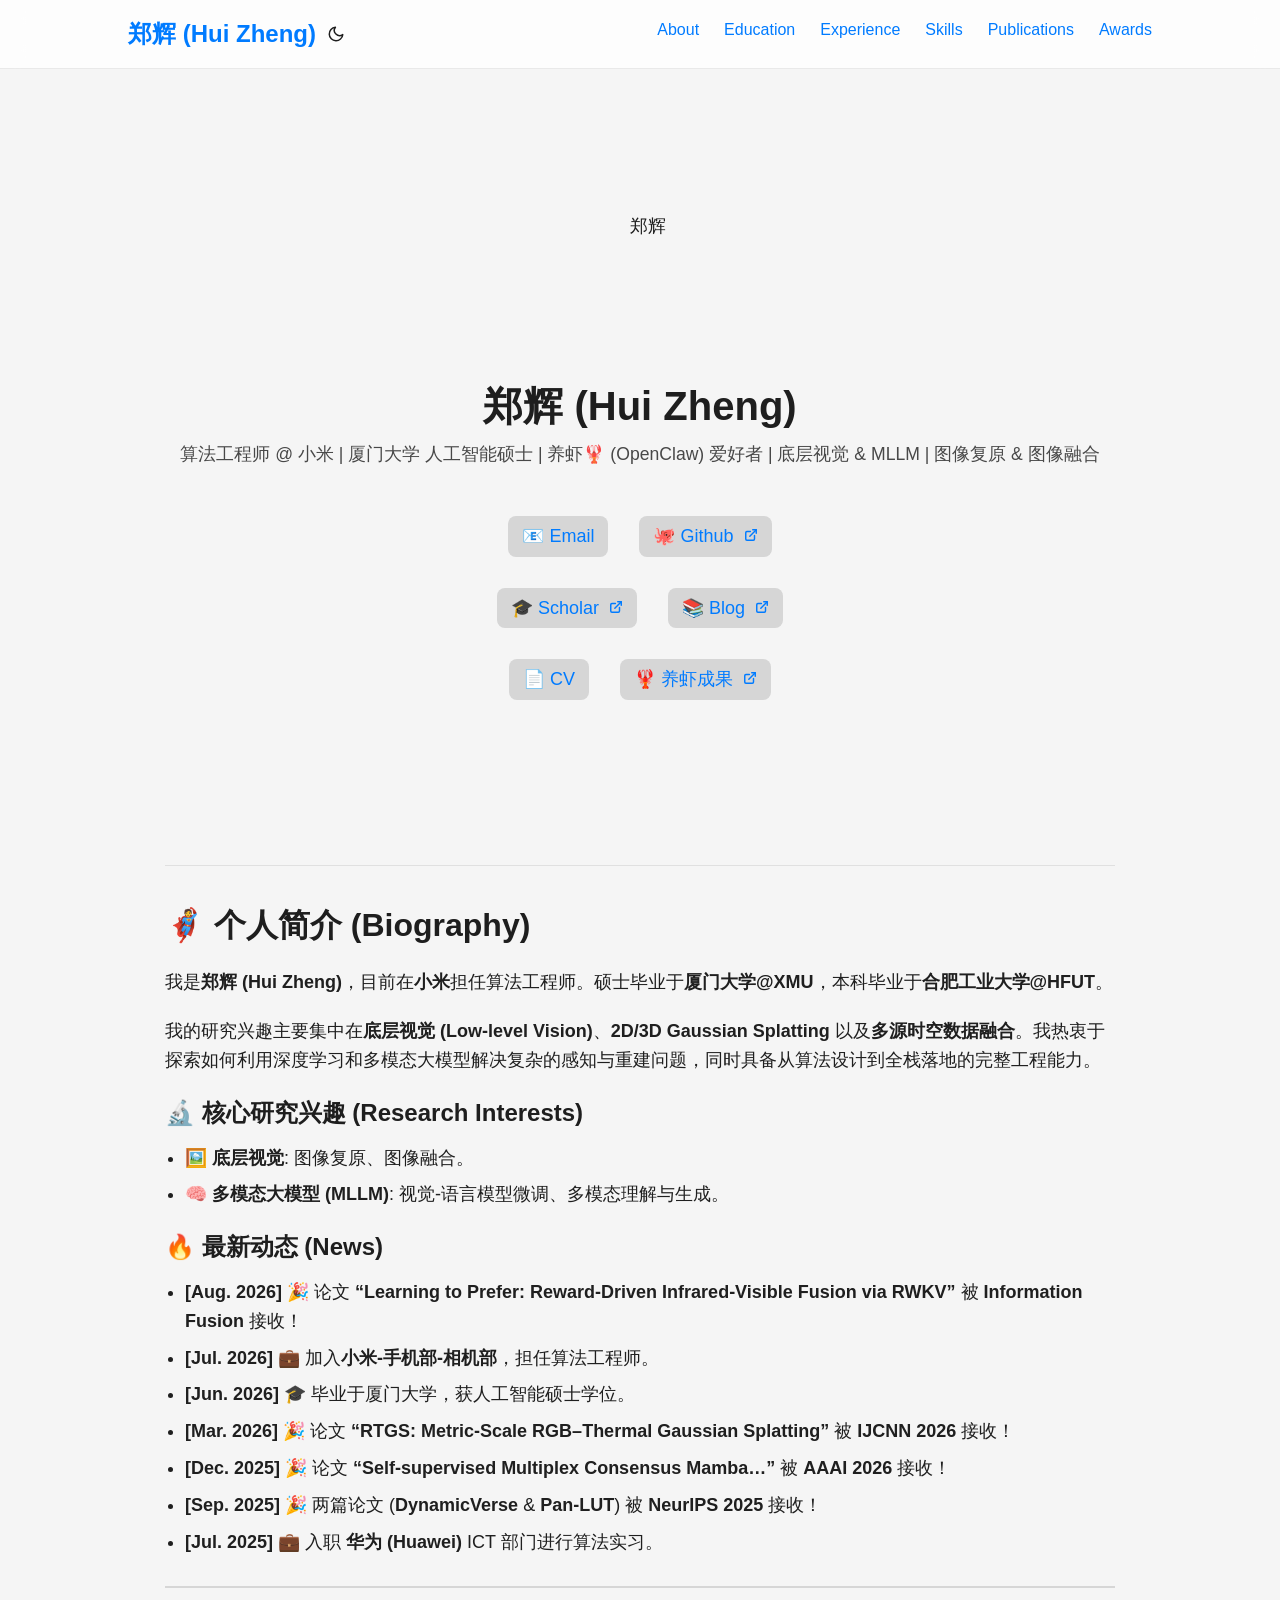
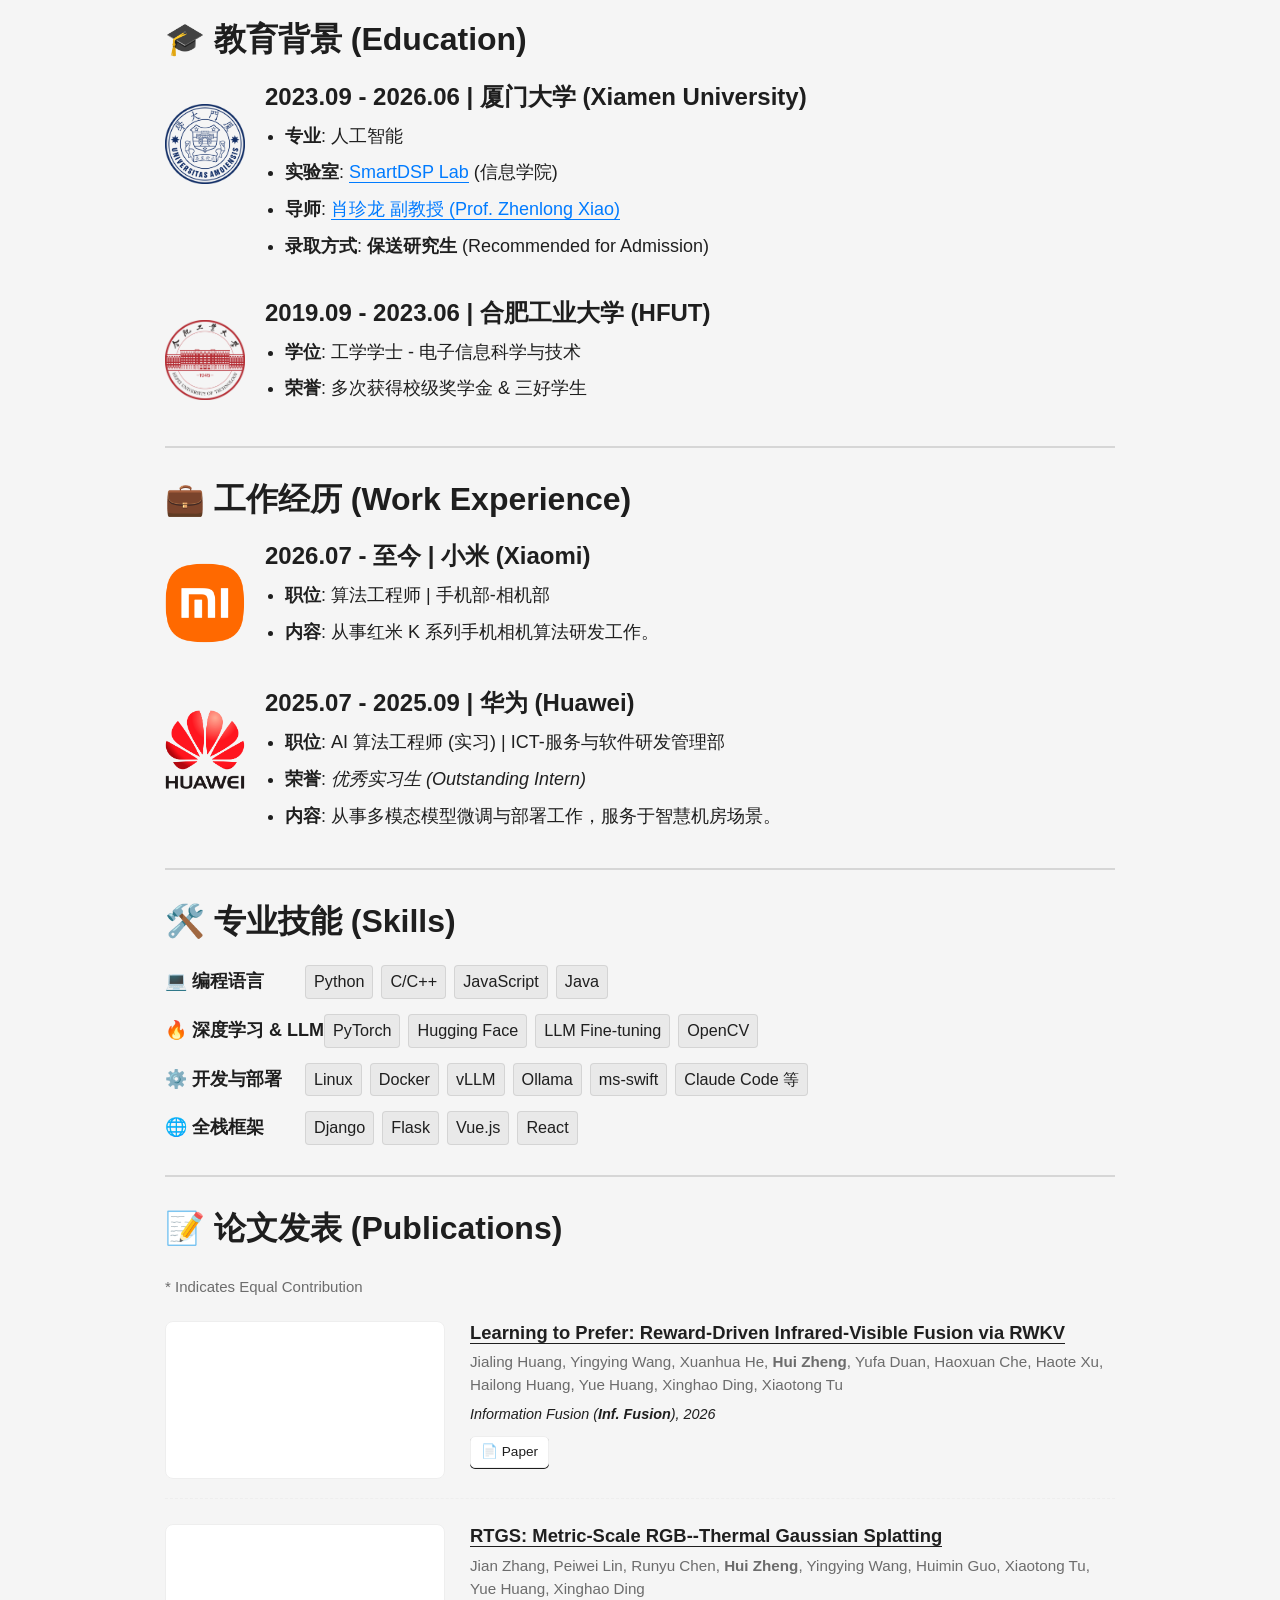
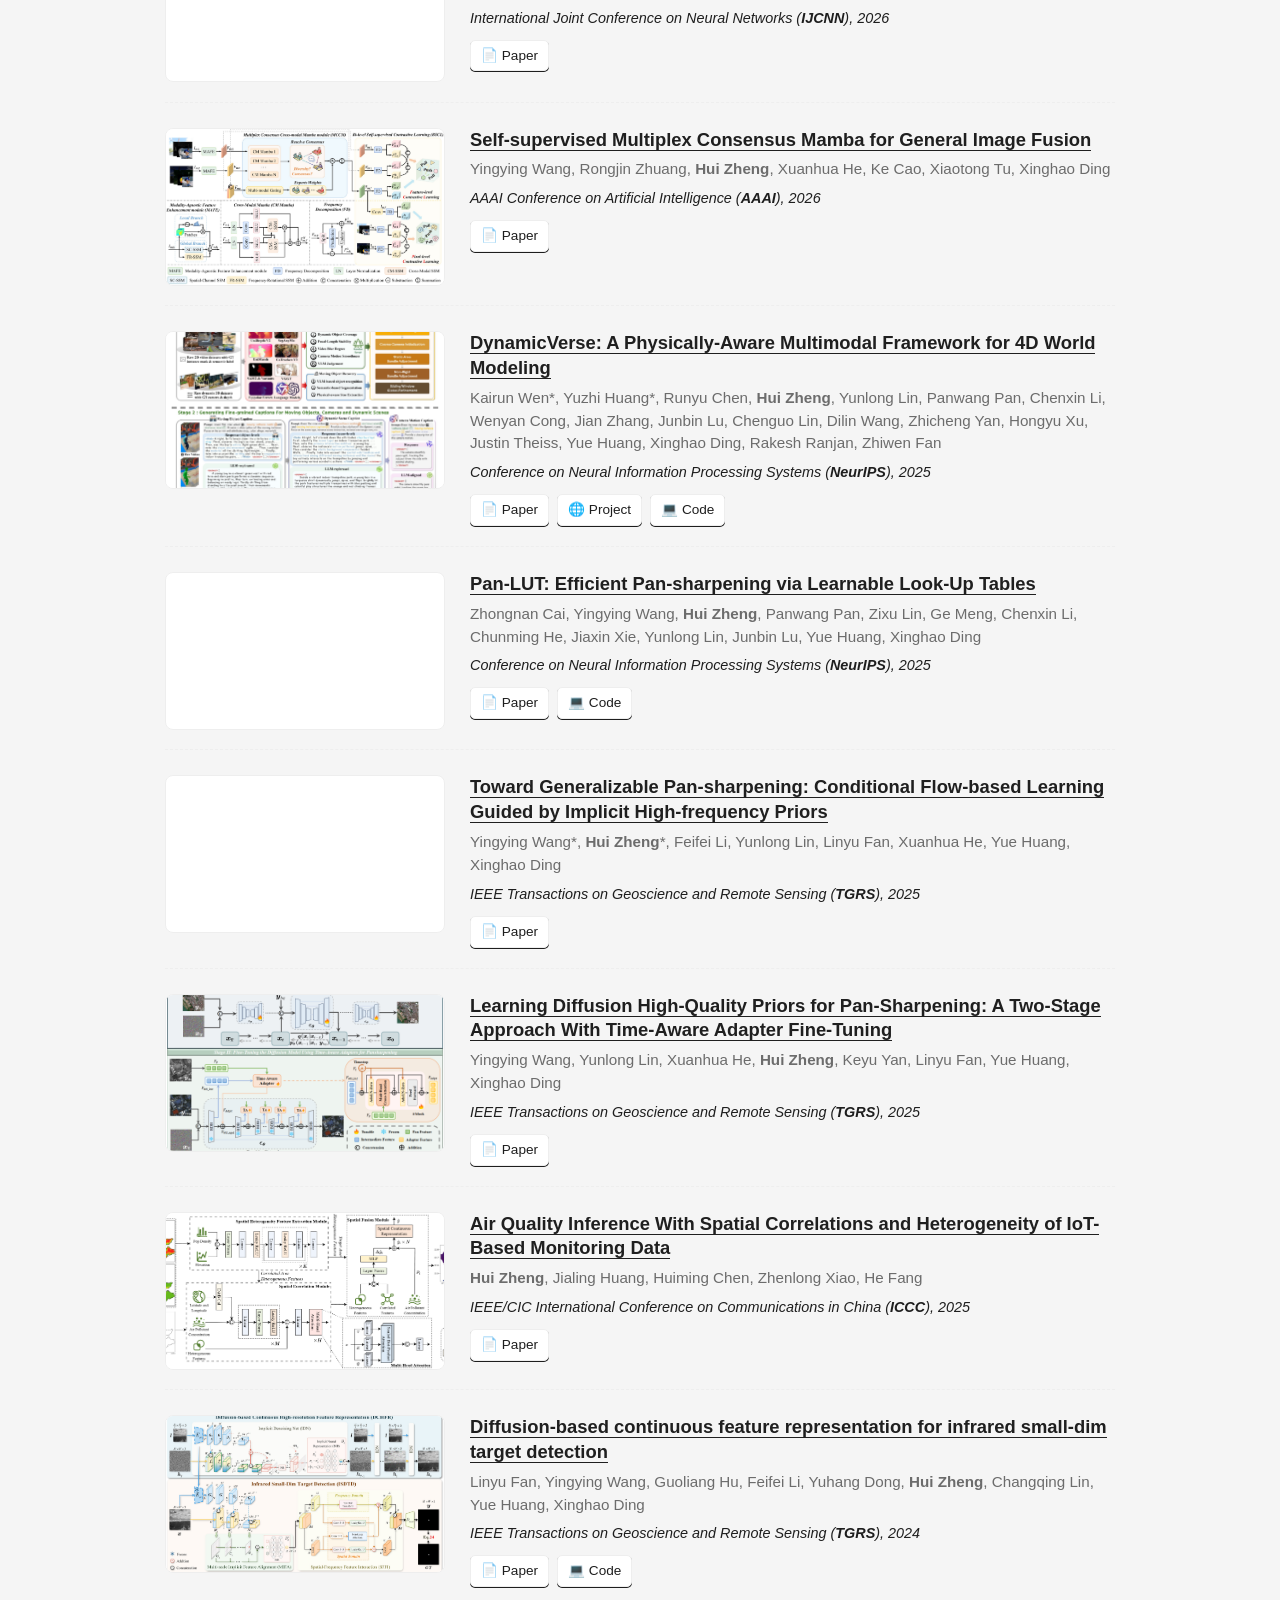
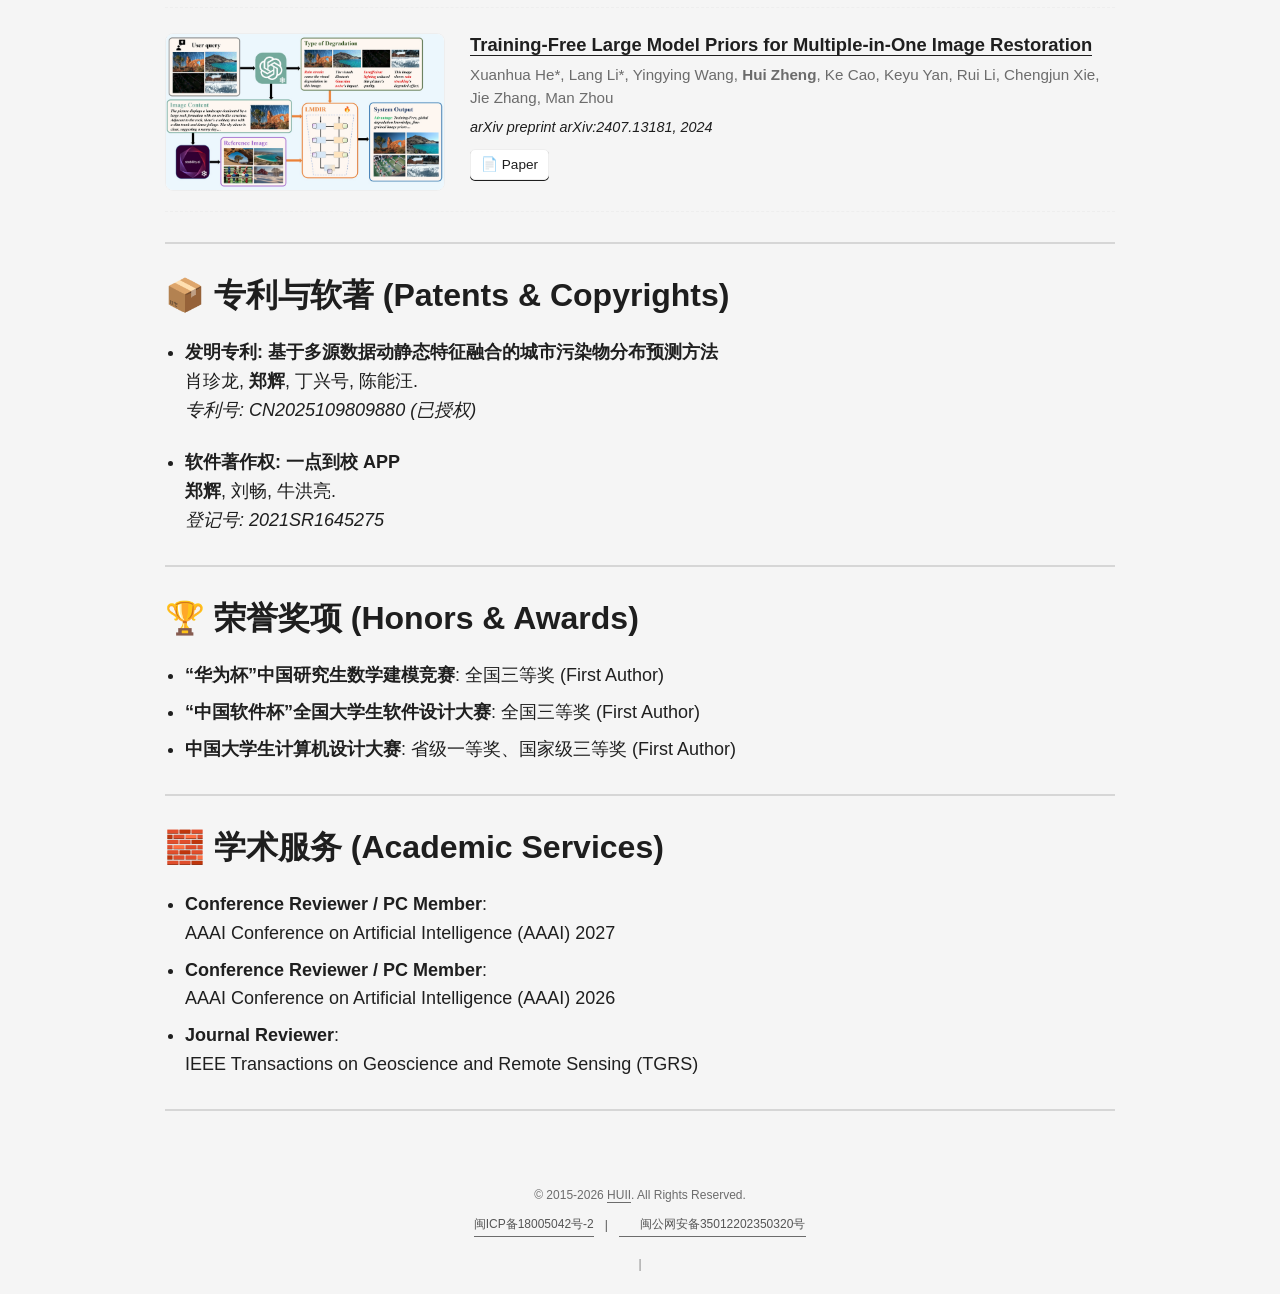
==== commit a0043056: "Add Information Fusion 2026 paper and update links/service huiiz/home_page_source@826580af40730cb3a5" ====
--- a/index.html
+++ b/index.html
@@ -1,6 +1,6 @@
 <!doctype html><html lang=en dir=auto data-theme=auto><head><meta name=generator content="Hugo 0.154.5"><meta charset=utf-8><meta http-equiv=X-UA-Compatible content="IE=edge"><meta name=viewport content="width=device-width,initial-scale=1,shrink-to-fit=no"><meta name=robots content="index, follow"><title>郑辉 (Hui Zheng)</title><meta name=description content="Algorithm Engineer at Xiaomi. M.S. in AI from Xiamen University. Focusing on Low-level Vision (Image Restoration & Fusion) and MLLM."><meta name=author content><link rel=canonical href=https://www.huii.top/><link crossorigin=anonymous href=/assets/css/stylesheet.a4889113782e0f2ae277a1e92daacae9c14096a7602e1e1ea8228a95006b1490.css integrity="sha256-pIiRE3guDyrid6HpLarK6cFAlqdgLh4eqCKKlQBrFJA=" rel="preload stylesheet" as=style><link rel=icon href=https://www.huii.top/avatar.jpg><link rel=icon type=image/png sizes=16x16 href=https://www.huii.top/avatar.jpg><link rel=icon type=image/png sizes=32x32 href=https://www.huii.top/avatar.jpg><link rel=apple-touch-icon href=https://www.huii.top/avatar.jpg><link rel=mask-icon href=https://www.huii.top/safari-pinned-tab.svg><meta name=theme-color content="#2e2e33"><meta name=msapplication-TileColor content="#2e2e33"><link rel=alternate type=application/rss+xml href=https://www.huii.top/index.xml title=rss><link rel=alternate hreflang=en href=https://www.huii.top/><noscript><style>#theme-toggle,.top-link{display:none}</style><style>@media(prefers-color-scheme:dark){:root{--theme:rgb(29, 30, 32);--entry:rgb(46, 46, 51);--primary:rgb(218, 218, 219);--secondary:rgb(155, 156, 157);--tertiary:rgb(65, 66, 68);--content:rgb(196, 196, 197);--code-block-bg:rgb(46, 46, 51);--code-bg:rgb(55, 56, 62);--border:rgb(51, 51, 51);color-scheme:dark}.list{background:var(--theme)}.toc{background:var(--entry)}}@media(prefers-color-scheme:light){.list::-webkit-scrollbar-thumb{border-color:var(--code-bg)}}</style></noscript><script>localStorage.getItem("pref-theme")==="dark"?document.querySelector("html").dataset.theme="dark":localStorage.getItem("pref-theme")==="light"?document.querySelector("html").dataset.theme="light":window.matchMedia("(prefers-color-scheme: dark)").matches?document.querySelector("html").dataset.theme="dark":document.querySelector("html").dataset.theme="light"</script><style>.header{position:fixed!important;top:0;left:0;right:0;width:100%;z-index:1000;-webkit-backdrop-filter:blur(12px);backdrop-filter:blur(12px);transition:background-color .3s ease,border-color .3s ease,transform .3s ease;box-shadow:none!important}.main{margin-top:70px}.header.nav-hidden{transform:translateY(-100%)}#theme-toggle,#menu a{position:relative;z-index:1001}html:not([data-theme=dark]) .header{background:rgba(255,255,255,.8)!important;border-bottom:1px solid rgba(0,0,0,8%)!important}html[data-theme=dark] .header{background:rgba(29,30,32,.8)!important;border-bottom:1px solid rgba(255,255,255,.1)!important}html[data-theme=dark] #menu a{color:#e5e5e5!important}html[data-theme=dark] .header .logo a{color:#e5e5e5!important}html[data-theme=dark] #theme-toggle{color:#e5e5e5!important}html[data-theme=dark] #theme-toggle svg{fill:currentColor!important;stroke:currentColor!important}html[data-theme=dark] .header .logo a:hover,html[data-theme=dark] #menu a:hover,html[data-theme=dark] #theme-toggle:hover{color:var(--primary)!important}html[data-theme=dark] .button{background:rgba(255,255,255,5%)!important;border:1px solid rgba(255,255,255,.15)!important;color:#e5e5e5!important;box-shadow:none!important;transition:all .3s ease}html[data-theme=dark] .button .button-inner,html[data-theme=dark] .button svg,html[data-theme=dark] .button svg path{color:#e5e5e5!important;stroke:#e5e5e5!important;fill:none!important}html[data-theme=dark] .button:hover{background:rgba(255,255,255,.1)!important;border-color:var(--primary)!important;transform:translateY(-2px)}html[data-theme=dark] .button:hover .button-inner,html[data-theme=dark] .button:hover svg,html[data-theme=dark] .button:hover svg path{color:var(--primary)!important;stroke:var(--primary)!important}html[data-theme=dark] .post-content a,html[data-theme=dark] .entry-content a{color:#93c5fd!important}html[data-theme=dark] .post-content a:hover,html[data-theme=dark] .entry-content a:hover{color:#fff!important}html[data-theme=dark] .post-content img{background-color:rgba(255,255,255,.95)!important;padding:4px!important;border-radius:6px!important;box-shadow:0 2px 4px rgba(0,0,0,.2)!important}</style><meta property="og:url" content="https://www.huii.top/"><meta property="og:site_name" content="郑辉 (Hui Zheng)"><meta property="og:title" content="郑辉 (Hui Zheng)"><meta property="og:description" content=" 🦸 个人简介 (Biography) 我是郑辉 (Hui Zheng)，目前在小米担任算法工程师。硕士毕业于厦门大学@XMU，本科毕业于合肥工业大学@HFUT。
 我的研究兴趣主要集中在底层视觉 (Low-level Vision)、2D/3D Gaussian Splatting 以及多源时空数据融合。我热衷于探索如何利用深度学习和多模态大模型解决复杂的感知与重建问题，同时具备从算法设计到全栈落地的完整工程能力。
-🔬 核心研究兴趣 (Research Interests) 🖼️ 底层视觉: 图像复原、图像融合。 🧠 多模态大模型 (MLLM): 视觉-语言模型微调、多模态理解与生成。 🔥 最新动态 (News) [Jul. 2026] 💼 加入小米-手机部-相机部，担任算法工程师。 [Jun. 2026] 🎓 毕业于厦门大学，获人工智能硕士学位。 [Mar. 2026] 🎉 论文 “RTGS: Metric-Scale RGB–Thermal Gaussian Splatting” 被 IJCNN 2026 接收！ [Dec. 2025] 🎉 论文 “Self-supervised Multiplex Consensus Mamba…” 被 AAAI 2026 接收！ [Sep. 2025] 🎉 两篇论文 (DynamicVerse & Pan-LUT) 被 NeurIPS 2025 接收！ [Jul. 2025] 💼 入职 华为 (Huawei) ICT 部门进行算法实习。 🎓 教育背景 (Education) 2023.09 - 2026.06 | 厦门大学 (Xiamen University) 专业: 人工智能 实验室: SmartDSP Lab (信息学院) 导师: 肖珍龙 副教授 (Prof. Zhenlong Xiao) 录取方式: 保送研究生 (Recommended for Admission) 2019.09 - 2023.06 | 合肥工业大学 (HFUT) 学位: 工学学士 - 电子信息科学与技术 荣誉: 多次获得校级奖学金 & 三好学生 💼 工作经历 (Work Experience) 2026.07 - 至今 | 小米 (Xiaomi) 职位: 算法工程师 | 手机部-相机部 内容: 从事红米 K 系列手机相机算法研发工作。 2025.07 - 2025.09 | 华为 (Huawei) 职位: AI 算法工程师 (实习) | ICT-服务与软件研发管理部 荣誉: 优秀实习生 (Outstanding Intern) 内容: 从事多模态模型微调与部署工作，服务于智慧机房场景。 🛠️ 专业技能 (Skills) 💻 编程语言 Python C/C++ JavaScript Java 🔥 深度学习 & LLM PyTorch Hugging Face LLM Fine-tuning OpenCV ⚙️ 开发与部署 Linux Docker vLLM Ollama ms-swift Claude Code 等 🌐 全栈框架 Django Flask Vue.js React 📝 论文发表 (Publications) * Indicates Equal Contribution"><meta property="og:locale" content="zh-cn"><meta property="og:type" content="website"><meta property="og:image" content="https://www.huii.top/avatar"><meta name=twitter:card content="summary_large_image"><meta name=twitter:image content="https://www.huii.top/avatar"><meta name=twitter:title content><meta name=twitter:description content="Algorithm Engineer at Xiaomi. M.S. in AI from Xiamen University. Focusing on Low-level Vision (Image Restoration & Fusion) and MLLM."><script type=application/ld+json>{"@context":"https://schema.org","@type":"Organization","name":"郑辉 (Hui Zheng)","url":"https://www.huii.top/","description":"Algorithm Engineer at Xiaomi. M.S. in AI from Xiamen University. Focusing on Low-level Vision (Image Restoration \u0026 Fusion) and MLLM.","logo":"https://www.huii.top/avatar.jpg","sameAs":[]}</script></head><body class=list id=top><header class=header><nav class=nav><div class=logo><a href=https://www.huii.top/ accesskey=h title="郑辉 (Hui Zheng) (Alt + H)">郑辉 (Hui Zheng)</a><div class=logo-switches><button id=theme-toggle accesskey=t title="(Alt + T)" aria-label="Toggle theme">
+🔬 核心研究兴趣 (Research Interests) 🖼️ 底层视觉: 图像复原、图像融合。 🧠 多模态大模型 (MLLM): 视觉-语言模型微调、多模态理解与生成。 🔥 最新动态 (News) [Aug. 2026] 🎉 论文 “Learning to Prefer: Reward-Driven Infrared-Visible Fusion via RWKV” 被 Information Fusion 接收！ [Jul. 2026] 💼 加入小米-手机部-相机部，担任算法工程师。 [Jun. 2026] 🎓 毕业于厦门大学，获人工智能硕士学位。 [Mar. 2026] 🎉 论文 “RTGS: Metric-Scale RGB–Thermal Gaussian Splatting” 被 IJCNN 2026 接收！ [Dec. 2025] 🎉 论文 “Self-supervised Multiplex Consensus Mamba…” 被 AAAI 2026 接收！ [Sep. 2025] 🎉 两篇论文 (DynamicVerse & Pan-LUT) 被 NeurIPS 2025 接收！ [Jul. 2025] 💼 入职 华为 (Huawei) ICT 部门进行算法实习。 🎓 教育背景 (Education) 2023.09 - 2026.06 | 厦门大学 (Xiamen University) 专业: 人工智能 实验室: SmartDSP Lab (信息学院) 导师: 肖珍龙 副教授 (Prof. Zhenlong Xiao) 录取方式: 保送研究生 (Recommended for Admission) 2019.09 - 2023.06 | 合肥工业大学 (HFUT) 学位: 工学学士 - 电子信息科学与技术 荣誉: 多次获得校级奖学金 & 三好学生 💼 工作经历 (Work Experience) 2026.07 - 至今 | 小米 (Xiaomi) 职位: 算法工程师 | 手机部-相机部 内容: 从事红米 K 系列手机相机算法研发工作。 2025.07 - 2025.09 | 华为 (Huawei) 职位: AI 算法工程师 (实习) | ICT-服务与软件研发管理部 荣誉: 优秀实习生 (Outstanding Intern) 内容: 从事多模态模型微调与部署工作，服务于智慧机房场景。 🛠️ 专业技能 (Skills) 💻 编程语言 Python C/C++ JavaScript Java 🔥 深度学习 & LLM PyTorch Hugging Face LLM Fine-tuning OpenCV ⚙️ 开发与部署 Linux Docker vLLM Ollama ms-swift Claude Code 等 🌐 全栈框架 Django Flask Vue.js React 📝 论文发表 (Publications) * Indicates Equal Contribution"><meta property="og:locale" content="zh-cn"><meta property="og:type" content="website"><meta property="og:image" content="https://www.huii.top/avatar"><meta name=twitter:card content="summary_large_image"><meta name=twitter:image content="https://www.huii.top/avatar"><meta name=twitter:title content><meta name=twitter:description content="Algorithm Engineer at Xiaomi. M.S. in AI from Xiamen University. Focusing on Low-level Vision (Image Restoration & Fusion) and MLLM."><script type=application/ld+json>{"@context":"https://schema.org","@type":"Organization","name":"郑辉 (Hui Zheng)","url":"https://www.huii.top/","description":"Algorithm Engineer at Xiaomi. M.S. in AI from Xiamen University. Focusing on Low-level Vision (Image Restoration \u0026 Fusion) and MLLM.","logo":"https://www.huii.top/avatar.jpg","sameAs":[]}</script></head><body class=list id=top><header class=header><nav class=nav><div class=logo><a href=https://www.huii.top/ accesskey=h title="郑辉 (Hui Zheng) (Alt + H)">郑辉 (Hui Zheng)</a><div class=logo-switches><button id=theme-toggle accesskey=t title="(Alt + T)" aria-label="Toggle theme">
 <svg id="moon" width="24" height="18" viewBox="0 0 24 24" fill="none" stroke="currentColor" stroke-width="2" stroke-linecap="round" stroke-linejoin="round"><path d="M21 12.79A9 9 0 1111.21 3 7 7 0 0021 12.79z"/></svg>
 <svg id="sun" width="24" height="18" viewBox="0 0 24 24" fill="none" stroke="currentColor" stroke-width="2" stroke-linecap="round" stroke-linejoin="round"><circle cx="12" cy="12" r="5"/><line x1="12" y1="1" x2="12" y2="3"/><line x1="12" y1="21" x2="12" y2="23"/><line x1="4.22" y1="4.22" x2="5.64" y2="5.64"/><line x1="18.36" y1="18.36" x2="19.78" y2="19.78"/><line x1="1" y1="12" x2="3" y2="12"/><line x1="21" y1="12" x2="23" y2="12"/><line x1="4.22" y1="19.78" x2="5.64" y2="18.36"/><line x1="18.36" y1="5.64" x2="19.78" y2="4.22"/></svg></button></div></div><ul id=menu><li><a href=https://www.huii.top/#about title=About><span>About</span></a></li><li><a href=https://www.huii.top/#education title=Education><span>Education</span></a></li><li><a href=https://www.huii.top/#work title=Experience><span>Experience</span></a></li><li><a href=https://www.huii.top/#skills title=Skills><span>Skills</span></a></li><li><a href=https://www.huii.top/#publications title=Publications><span>Publications</span></a></li><li><a href=https://www.huii.top/#awards title=Awards><span>Awards</span></a></li></ul></nav></header><main class=main><div class=profile style=display:flex;flex-direction:column;align-items:center;justify-content:center;text-align:center;width:100%><div class=profile_inner style=margin-bottom:20px><img src=https://www.huii.top/avatar.jpg alt=郑辉 height=150 width=150 style=border-radius:50%></div><h1 style=margin:0;font-size:2.5rem;line-height:1.2>郑辉 (Hui Zheng)</h1><span style=margin-top:10px;font-size:1.1rem;opacity:.8;display:block>算法工程师 @ 小米 | 厦门大学 人工智能硕士 | 养虾🦞 (OpenClaw) 爱好者 | 底层视觉 & MLLM | 图像复原 & 图像融合</span><div style=margin-top:15px><div class=social-icons></div></div><div class=buttons style=margin-top:25px;display:flex;justify-content:center;gap:15px;flex-wrap:wrap><a class=button href=mailto:imhuii@outlook.com rel=noopener title="📧 Email"><span class=button-inner>📧 Email</span>
 </a><a class=button href=https://github.com/huiiz rel=noopener title="🐙 Github"><span class=button-inner>🐙 Github&nbsp;
@@ -11,7 +11,7 @@
 <svg fill="none" shape-rendering="geometricPrecision" stroke="currentColor" stroke-linecap="round" stroke-linejoin="round" stroke-width="2.5" viewBox="0 0 24 24" height="14" width="14"><path d="M18 13v6a2 2 0 01-2 2H5a2 2 0 01-2-2V8a2 2 0 012-2h6"/><path d="M15 3h6v6"/><path d="M10 14 21 3"/></svg></span>
 </a><a class=button href=zhenghui_CV_20260410.pdf rel=noopener title="📄 CV"><span class=button-inner>📄 CV</span>
 </a><a class=button href=https://pages.huii.top/openclaw rel=noopener title="🦞 养虾成果"><span class=button-inner>🦞 养虾成果&nbsp;
-<svg fill="none" shape-rendering="geometricPrecision" stroke="currentColor" stroke-linecap="round" stroke-linejoin="round" stroke-width="2.5" viewBox="0 0 24 24" height="14" width="14"><path d="M18 13v6a2 2 0 01-2 2H5a2 2 0 01-2-2V8a2 2 0 012-2h6"/><path d="M15 3h6v6"/><path d="M10 14 21 3"/></svg></span></a></div></div><div style="width:100%;height:1px;background-color:#e0e0e0;margin:40px 0"></div><div class=post-content><link rel=stylesheet href=/css/custom.css><script defer src=/js/lightbox.js></script><div id=paper-lightbox onclick=closeLightbox()><img id=lightbox-img src alt="Full size preview"></div><div id=about></div><h2 id=-个人简介-biography>🦸 个人简介 (Biography)</h2><p>我是<strong>郑辉 (Hui Zheng)</strong>，目前在<strong>小米</strong>担任算法工程师。硕士毕业于<strong>厦门大学@XMU</strong>，本科毕业于<strong>合肥工业大学@HFUT</strong>。</p><p>我的研究兴趣主要集中在<strong>底层视觉 (Low-level Vision)</strong>、<strong>2D/3D Gaussian Splatting</strong> 以及<strong>多源时空数据融合</strong>。我热衷于探索如何利用深度学习和多模态大模型解决复杂的感知与重建问题，同时具备从算法设计到全栈落地的完整工程能力。</p><h3 id=-核心研究兴趣-research-interests>🔬 核心研究兴趣 (Research Interests)</h3><ul><li><strong>🖼️ 底层视觉</strong>: 图像复原、图像融合。</li><li><strong>🧠 多模态大模型 (MLLM)</strong>: 视觉-语言模型微调、多模态理解与生成。</li></ul><h3 id=-最新动态-news>🔥 最新动态 (News)</h3><ul><li><strong>[Jul. 2026]</strong> 💼 加入<strong>小米-手机部-相机部</strong>，担任算法工程师。</li><li><strong>[Jun. 2026]</strong> 🎓 毕业于厦门大学，获人工智能硕士学位。</li><li><strong>[Mar. 2026]</strong> 🎉 论文 <strong>&ldquo;RTGS: Metric-Scale RGB&ndash;Thermal Gaussian Splatting&rdquo;</strong> 被 <strong>IJCNN 2026</strong> 接收！</li><li><strong>[Dec. 2025]</strong> 🎉 论文 <strong>&ldquo;Self-supervised Multiplex Consensus Mamba&mldr;&rdquo;</strong> 被 <strong>AAAI 2026</strong> 接收！</li><li><strong>[Sep. 2025]</strong> 🎉 两篇论文 (<strong>DynamicVerse</strong> & <strong>Pan-LUT</strong>) 被 <strong>NeurIPS 2025</strong> 接收！</li><li><strong>[Jul. 2025]</strong> 💼 入职 <strong>华为 (Huawei)</strong> ICT 部门进行算法实习。</li></ul><hr><div id=education></div><h2 id=-教育背景-education>🎓 教育背景 (Education)</h2><div style=display:flex;gap:20px;align-items:flex-start;margin-bottom:30px><div style=flex-shrink:0;width:80px;padding-top:5px><img src=images/xmu.png alt=Logo style=width:100%;height:auto;object-fit:contain></div><div style=flex-grow:1><h3 style="margin:0 0 10px">2023.09 - 2026.06 | 厦门大学 (Xiamen University)</h3><ul style=margin:0;padding-left:20px><li><strong>专业</strong>: 人工智能</li><li><strong>实验室</strong>: <a href=https://xmu-smartdsp.github.io/ target=_blank>SmartDSP Lab</a> (信息学院)</li><li><strong>导师</strong>: <a href=https://informatics.xmu.edu.cn/old/info/1465/25979.htm target=_blank>肖珍龙 副教授 (Prof. Zhenlong Xiao)</a></li><li><strong>录取方式</strong>: <strong>保送研究生</strong> (Recommended for Admission)</li></ul></div></div><div style=display:flex;gap:20px;align-items:flex-start;margin-bottom:30px><div style=flex-shrink:0;width:80px;padding-top:5px><img src=images/hfut.png alt=Logo style=width:100%;height:auto;object-fit:contain></div><div style=flex-grow:1><h3 style="margin:0 0 10px">2019.09 - 2023.06 | 合肥工业大学 (HFUT)</h3><ul style=margin:0;padding-left:20px><li><strong>学位</strong>: 工学学士 - 电子信息科学与技术</li><li><strong>荣誉</strong>: 多次获得校级奖学金 & 三好学生</li></ul></div></div><hr><div id=work></div><h2 id=-工作经历-work-experience>💼 工作经历 (Work Experience)</h2><div style=display:flex;gap:20px;align-items:flex-start;margin-bottom:30px><div style=flex-shrink:0;width:80px;padding-top:5px><img src=images/xiaomi.png alt=Logo style=width:100%;height:auto;object-fit:contain></div><div style=flex-grow:1><h3 style="margin:0 0 10px">2026.07 - 至今 | 小米 (Xiaomi)</h3><ul style=margin:0;padding-left:20px><li><strong>职位</strong>: 算法工程师 | 手机部-相机部</li><li><strong>内容</strong>: 从事红米 K 系列手机相机算法研发工作。</li></ul></div></div><div style=display:flex;gap:20px;align-items:flex-start;margin-bottom:30px><div style=flex-shrink:0;width:80px;padding-top:5px><img src=images/huawei.png alt=Logo style=width:100%;height:auto;object-fit:contain></div><div style=flex-grow:1><h3 style="margin:0 0 10px">2025.07 - 2025.09 | 华为 (Huawei)</h3><ul style=margin:0;padding-left:20px><li><strong>职位</strong>: AI 算法工程师 (实习) | ICT-服务与软件研发管理部</li><li><strong>荣誉</strong>: <em>优秀实习生 (Outstanding Intern)</em></li><li><strong>内容</strong>: 从事多模态模型微调与部署工作，服务于智慧机房场景。</li></ul></div></div><hr><div id=skills></div><h2 id=-专业技能-skills>🛠️ 专业技能 (Skills)</h2><div class=skill-container><div class=skill-group><div class=skill-label>💻 编程语言</div><div class=skill-tags><span class=skill-tag>Python</span>
+<svg fill="none" shape-rendering="geometricPrecision" stroke="currentColor" stroke-linecap="round" stroke-linejoin="round" stroke-width="2.5" viewBox="0 0 24 24" height="14" width="14"><path d="M18 13v6a2 2 0 01-2 2H5a2 2 0 01-2-2V8a2 2 0 012-2h6"/><path d="M15 3h6v6"/><path d="M10 14 21 3"/></svg></span></a></div></div><div style="width:100%;height:1px;background-color:#e0e0e0;margin:40px 0"></div><div class=post-content><link rel=stylesheet href=/css/custom.css><script defer src=/js/lightbox.js></script><div id=paper-lightbox onclick=closeLightbox()><img id=lightbox-img src alt="Full size preview"></div><div id=about></div><h2 id=-个人简介-biography>🦸 个人简介 (Biography)</h2><p>我是<strong>郑辉 (Hui Zheng)</strong>，目前在<strong>小米</strong>担任算法工程师。硕士毕业于<strong>厦门大学@XMU</strong>，本科毕业于<strong>合肥工业大学@HFUT</strong>。</p><p>我的研究兴趣主要集中在<strong>底层视觉 (Low-level Vision)</strong>、<strong>2D/3D Gaussian Splatting</strong> 以及<strong>多源时空数据融合</strong>。我热衷于探索如何利用深度学习和多模态大模型解决复杂的感知与重建问题，同时具备从算法设计到全栈落地的完整工程能力。</p><h3 id=-核心研究兴趣-research-interests>🔬 核心研究兴趣 (Research Interests)</h3><ul><li><strong>🖼️ 底层视觉</strong>: 图像复原、图像融合。</li><li><strong>🧠 多模态大模型 (MLLM)</strong>: 视觉-语言模型微调、多模态理解与生成。</li></ul><h3 id=-最新动态-news>🔥 最新动态 (News)</h3><ul><li><strong>[Aug. 2026]</strong> 🎉 论文 <strong>&ldquo;Learning to Prefer: Reward-Driven Infrared-Visible Fusion via RWKV&rdquo;</strong> 被 <strong>Information Fusion</strong> 接收！</li><li><strong>[Jul. 2026]</strong> 💼 加入<strong>小米-手机部-相机部</strong>，担任算法工程师。</li><li><strong>[Jun. 2026]</strong> 🎓 毕业于厦门大学，获人工智能硕士学位。</li><li><strong>[Mar. 2026]</strong> 🎉 论文 <strong>&ldquo;RTGS: Metric-Scale RGB&ndash;Thermal Gaussian Splatting&rdquo;</strong> 被 <strong>IJCNN 2026</strong> 接收！</li><li><strong>[Dec. 2025]</strong> 🎉 论文 <strong>&ldquo;Self-supervised Multiplex Consensus Mamba&mldr;&rdquo;</strong> 被 <strong>AAAI 2026</strong> 接收！</li><li><strong>[Sep. 2025]</strong> 🎉 两篇论文 (<strong>DynamicVerse</strong> & <strong>Pan-LUT</strong>) 被 <strong>NeurIPS 2025</strong> 接收！</li><li><strong>[Jul. 2025]</strong> 💼 入职 <strong>华为 (Huawei)</strong> ICT 部门进行算法实习。</li></ul><hr><div id=education></div><h2 id=-教育背景-education>🎓 教育背景 (Education)</h2><div style=display:flex;gap:20px;align-items:flex-start;margin-bottom:30px><div style=flex-shrink:0;width:80px;padding-top:5px><img src=images/xmu.png alt=Logo style=width:100%;height:auto;object-fit:contain></div><div style=flex-grow:1><h3 style="margin:0 0 10px">2023.09 - 2026.06 | 厦门大学 (Xiamen University)</h3><ul style=margin:0;padding-left:20px><li><strong>专业</strong>: 人工智能</li><li><strong>实验室</strong>: <a href=https://xmu-smartdsp.github.io/ target=_blank>SmartDSP Lab</a> (信息学院)</li><li><strong>导师</strong>: <a href=https://informatics.xmu.edu.cn/old/info/1465/25979.htm target=_blank>肖珍龙 副教授 (Prof. Zhenlong Xiao)</a></li><li><strong>录取方式</strong>: <strong>保送研究生</strong> (Recommended for Admission)</li></ul></div></div><div style=display:flex;gap:20px;align-items:flex-start;margin-bottom:30px><div style=flex-shrink:0;width:80px;padding-top:5px><img src=images/hfut.png alt=Logo style=width:100%;height:auto;object-fit:contain></div><div style=flex-grow:1><h3 style="margin:0 0 10px">2019.09 - 2023.06 | 合肥工业大学 (HFUT)</h3><ul style=margin:0;padding-left:20px><li><strong>学位</strong>: 工学学士 - 电子信息科学与技术</li><li><strong>荣誉</strong>: 多次获得校级奖学金 & 三好学生</li></ul></div></div><hr><div id=work></div><h2 id=-工作经历-work-experience>💼 工作经历 (Work Experience)</h2><div style=display:flex;gap:20px;align-items:flex-start;margin-bottom:30px><div style=flex-shrink:0;width:80px;padding-top:5px><img src=images/xiaomi.png alt=Logo style=width:100%;height:auto;object-fit:contain></div><div style=flex-grow:1><h3 style="margin:0 0 10px">2026.07 - 至今 | 小米 (Xiaomi)</h3><ul style=margin:0;padding-left:20px><li><strong>职位</strong>: 算法工程师 | 手机部-相机部</li><li><strong>内容</strong>: 从事红米 K 系列手机相机算法研发工作。</li></ul></div></div><div style=display:flex;gap:20px;align-items:flex-start;margin-bottom:30px><div style=flex-shrink:0;width:80px;padding-top:5px><img src=images/huawei.png alt=Logo style=width:100%;height:auto;object-fit:contain></div><div style=flex-grow:1><h3 style="margin:0 0 10px">2025.07 - 2025.09 | 华为 (Huawei)</h3><ul style=margin:0;padding-left:20px><li><strong>职位</strong>: AI 算法工程师 (实习) | ICT-服务与软件研发管理部</li><li><strong>荣誉</strong>: <em>优秀实习生 (Outstanding Intern)</em></li><li><strong>内容</strong>: 从事多模态模型微调与部署工作，服务于智慧机房场景。</li></ul></div></div><hr><div id=skills></div><h2 id=-专业技能-skills>🛠️ 专业技能 (Skills)</h2><div class=skill-container><div class=skill-group><div class=skill-label>💻 编程语言</div><div class=skill-tags><span class=skill-tag>Python</span>
 <span class=skill-tag>C/C++</span>
 <span class=skill-tag>JavaScript</span>
 <span class=skill-tag>Java</span></div></div><div class=skill-group><div class=skill-label>🔥 深度学习 & LLM</div><div class=skill-tags><span class=skill-tag>PyTorch</span>
@@ -25,11 +25,11 @@
 <span class=skill-tag>Claude Code 等</span></div></div><div class=skill-group><div class=skill-label>🌐 全栈框架</div><div class=skill-tags><span class=skill-tag>Django</span>
 <span class=skill-tag>Flask</span>
 <span class=skill-tag>Vue.js</span>
-<span class=skill-tag>React</span></div></div></div><hr><div id=publications></div><h2 id=-论文发表-publications>📝 论文发表 (Publications)</h2><p><small style=color:var(--secondary)>* Indicates Equal Contribution</small></p><div class=paper-box><div class=paper-img><img src=images/papers/ijcnn2026_RTGS.png alt="RTGS: Metric-Scale RGB--Thermal Gaussian Splatting" loading=lazy decoding=async onerror='this.style.display="none"'></div><div class=paper-txt><div class=paper-title><a href target=_blank>RTGS: Metric-Scale RGB--Thermal Gaussian Splatting</a></div><div class=paper-authors>Jian Zhang, Peiwei Lin, Runyu Chen, <strong>Hui Zheng</strong>, Yingying Wang, Huimin Guo, Xiaotong Tu, Yue Huang, Xinghao Ding</div><div class=paper-venue>International Joint Conference on Neural Networks (<strong>IJCNN</strong>), 2026</div><div class=paper-buttons><a href class=btn-link>📄 Paper</a></div></div></div><div class=paper-box><div class=paper-img><img src=images/papers/aaai2026_MCCM.jpg alt="Self-supervised Multiplex Consensus Mamba for General Image Fusion" loading=lazy decoding=async onerror='this.style.display="none"'></div><div class=paper-txt><div class=paper-title><a href=https://arxiv.org/abs/2512.20921 target=_blank>Self-supervised Multiplex Consensus Mamba for General Image Fusion</a></div><div class=paper-authors>Yingying Wang, Rongjin Zhuang, <strong>Hui Zheng</strong>, Xuanhua He, Ke Cao, Xiaotong Tu, Xinghao Ding</div><div class=paper-venue>AAAI Conference on Artificial Intelligence (<strong>AAAI</strong>), 2026</div><div class=paper-buttons><a href=https://arxiv.org/abs/2512.20921 class=btn-link>📄 Paper</a></div></div></div><div class=paper-box><div class=paper-img><img src=images/papers/neurips25_DynamicVerse.jpg alt="DynamicVerse: A Physically-Aware Multimodal Framework for 4D World Modeling" loading=lazy decoding=async onerror='this.style.display="none"'></div><div class=paper-txt><div class=paper-title><a href=https://arxiv.org/abs/2512.03000 target=_blank>DynamicVerse: A Physically-Aware Multimodal Framework for 4D World Modeling</a></div><div class=paper-authors>Kairun Wen*, Yuzhi Huang*, Runyu Chen, <strong>Hui Zheng</strong>, Yunlong Lin, Panwang Pan, Chenxin Li, Wenyan Cong, Jian Zhang, Junbin Lu, Chenguo Lin, Dilin Wang, Zhicheng Yan, Hongyu Xu, Justin Theiss, Yue Huang, Xinghao Ding, Rakesh Ranjan, Zhiwen Fan</div><div class=paper-venue>Conference on Neural Information Processing Systems (<strong>NeurIPS</strong>), 2025</div><div class=paper-buttons><a href=https://arxiv.org/abs/2512.03000 class=btn-link>📄 Paper</a>
+<span class=skill-tag>React</span></div></div></div><hr><div id=publications></div><h2 id=-论文发表-publications>📝 论文发表 (Publications)</h2><p><small style=color:var(--secondary)>* Indicates Equal Contribution</small></p><div class=paper-box><div class=paper-img><img src=images/papers/inffuse26_rdfusion.png alt="Learning to Prefer: Reward-Driven Infrared-Visible Fusion via RWKV" loading=lazy decoding=async onerror='this.style.display="none"'></div><div class=paper-txt><div class=paper-title><a href=https://www.sciencedirect.com/science/article/abs/pii/S1566253526005610 target=_blank>Learning to Prefer: Reward-Driven Infrared-Visible Fusion via RWKV</a></div><div class=paper-authors>Jialing Huang, Yingying Wang, Xuanhua He, <strong>Hui Zheng</strong>, Yufa Duan, Haoxuan Che, Haote Xu, Hailong Huang, Yue Huang, Xinghao Ding, Xiaotong Tu</div><div class=paper-venue>Information Fusion (<strong>Inf. Fusion</strong>), 2026</div><div class=paper-buttons><a href=https://www.sciencedirect.com/science/article/abs/pii/S1566253526005610 class=btn-link>📄 Paper</a></div></div></div><div class=paper-box><div class=paper-img><img src=images/papers/ijcnn2026_RTGS.png alt="RTGS: Metric-Scale RGB--Thermal Gaussian Splatting" loading=lazy decoding=async onerror='this.style.display="none"'></div><div class=paper-txt><div class=paper-title><a href=https://linklings.s3.amazonaws.com/organizations/WCCI/wcci2026/submissions/stype113/NaVEm-ijcnn_pap1369s1.pdf target=_blank>RTGS: Metric-Scale RGB--Thermal Gaussian Splatting</a></div><div class=paper-authors>Jian Zhang, Peiwei Lin, Runyu Chen, <strong>Hui Zheng</strong>, Yingying Wang, Huimin Guo, Xiaotong Tu, Yue Huang, Xinghao Ding</div><div class=paper-venue>International Joint Conference on Neural Networks (<strong>IJCNN</strong>), 2026</div><div class=paper-buttons><a href=https://linklings.s3.amazonaws.com/organizations/WCCI/wcci2026/submissions/stype113/NaVEm-ijcnn_pap1369s1.pdf class=btn-link>📄 Paper</a></div></div></div><div class=paper-box><div class=paper-img><img src=images/papers/aaai2026_MCCM.jpg alt="Self-supervised Multiplex Consensus Mamba for General Image Fusion" loading=lazy decoding=async onerror='this.style.display="none"'></div><div class=paper-txt><div class=paper-title><a href=https://ojs.aaai.org/index.php/AAAI/article/view/38932 target=_blank>Self-supervised Multiplex Consensus Mamba for General Image Fusion</a></div><div class=paper-authors>Yingying Wang, Rongjin Zhuang, <strong>Hui Zheng</strong>, Xuanhua He, Ke Cao, Xiaotong Tu, Xinghao Ding</div><div class=paper-venue>AAAI Conference on Artificial Intelligence (<strong>AAAI</strong>), 2026</div><div class=paper-buttons><a href=https://ojs.aaai.org/index.php/AAAI/article/view/38932 class=btn-link>📄 Paper</a></div></div></div><div class=paper-box><div class=paper-img><img src=images/papers/neurips25_DynamicVerse.jpg alt="DynamicVerse: A Physically-Aware Multimodal Framework for 4D World Modeling" loading=lazy decoding=async onerror='this.style.display="none"'></div><div class=paper-txt><div class=paper-title><a href=https://www.proceedings.com/content/085/085713-3621open.pdf target=_blank>DynamicVerse: A Physically-Aware Multimodal Framework for 4D World Modeling</a></div><div class=paper-authors>Kairun Wen*, Yuzhi Huang*, Runyu Chen, <strong>Hui Zheng</strong>, Yunlong Lin, Panwang Pan, Chenxin Li, Wenyan Cong, Jian Zhang, Junbin Lu, Chenguo Lin, Dilin Wang, Zhicheng Yan, Hongyu Xu, Justin Theiss, Yue Huang, Xinghao Ding, Rakesh Ranjan, Zhiwen Fan</div><div class=paper-venue>Conference on Neural Information Processing Systems (<strong>NeurIPS</strong>), 2025</div><div class=paper-buttons><a href=https://www.proceedings.com/content/085/085713-3621open.pdf class=btn-link>📄 Paper</a>
 <a href=https://dynamic-verse.github.io/ class=btn-link>🌐 Project</a>
-<a href=https://github.com/Dynamics-X/DynamicVerse class=btn-link>💻 Code</a></div></div></div><div class=paper-box><div class=paper-img><img src=images/papers/neurips25_panlut.png alt="Pan-LUT: Efficient Pan-sharpening via Learnable Look-Up Tables" loading=lazy decoding=async onerror='this.style.display="none"'></div><div class=paper-txt><div class=paper-title><a href=https://arxiv.org/abs/2503.23793 target=_blank>Pan-LUT: Efficient Pan-sharpening via Learnable Look-Up Tables</a></div><div class=paper-authors>Zhongnan Cai, Yingying Wang, <strong>Hui Zheng</strong>, Panwang Pan, Zixu Lin, Ge Meng, Chenxin Li, Chunming He, Jiaxin Xie, Yunlong Lin, Junbin Lu, Yue Huang, Xinghao Ding</div><div class=paper-venue>Conference on Neural Information Processing Systems (<strong>NeurIPS</strong>), 2025</div><div class=paper-buttons><a href=https://arxiv.org/abs/2503.23793 class=btn-link>📄 Paper</a>
+<a href=https://github.com/Dynamics-X/DynamicVerse class=btn-link>💻 Code</a></div></div></div><div class=paper-box><div class=paper-img><img src=images/papers/neurips25_panlut.png alt="Pan-LUT: Efficient Pan-sharpening via Learnable Look-Up Tables" loading=lazy decoding=async onerror='this.style.display="none"'></div><div class=paper-txt><div class=paper-title><a href=https://proceedings.neurips.cc/paper_files/paper/2025/file/b7e80990ff6268f8572eab63b7b7da05-Paper-Conference.pdf target=_blank>Pan-LUT: Efficient Pan-sharpening via Learnable Look-Up Tables</a></div><div class=paper-authors>Zhongnan Cai, Yingying Wang, <strong>Hui Zheng</strong>, Panwang Pan, Zixu Lin, Ge Meng, Chenxin Li, Chunming He, Jiaxin Xie, Yunlong Lin, Junbin Lu, Yue Huang, Xinghao Ding</div><div class=paper-venue>Conference on Neural Information Processing Systems (<strong>NeurIPS</strong>), 2025</div><div class=paper-buttons><a href=https://proceedings.neurips.cc/paper_files/paper/2025/file/b7e80990ff6268f8572eab63b7b7da05-Paper-Conference.pdf class=btn-link>📄 Paper</a>
 <a href=https://github.com/CZhongnan/Pan-LUT class=btn-link>💻 Code</a></div></div></div><div class=paper-box><div class=paper-img><img src=images/papers/tgrs25_generalizable.jpg alt="Toward Generalizable Pan-sharpening: Conditional Flow-based Learning Guided by Implicit High-frequency Priors" loading=lazy decoding=async onerror='this.style.display="none"'></div><div class=paper-txt><div class=paper-title><a href=https://ieeexplore.ieee.org/document/10873014 target=_blank>Toward Generalizable Pan-sharpening: Conditional Flow-based Learning Guided by Implicit High-frequency Priors</a></div><div class=paper-authors>Yingying Wang*, <strong>Hui Zheng</strong>*, Feifei Li, Yunlong Lin, Linyu Fan, Xuanhua He, Yue Huang, Xinghao Ding</div><div class=paper-venue>IEEE Transactions on Geoscience and Remote Sensing (<strong>TGRS</strong>), 2025</div><div class=paper-buttons><a href=https://ieeexplore.ieee.org/document/10873014 class=btn-link>📄 Paper</a></div></div></div><div class=paper-box><div class=paper-img><img src=images/papers/tgrs25_diffusion.png alt="Learning Diffusion High-Quality Priors for Pan-Sharpening: A Two-Stage Approach With Time-Aware Adapter Fine-Tuning" loading=lazy decoding=async onerror='this.style.display="none"'></div><div class=paper-txt><div class=paper-title><a href=https://ieeexplore.ieee.org/document/10870281 target=_blank>Learning Diffusion High-Quality Priors for Pan-Sharpening: A Two-Stage Approach With Time-Aware Adapter Fine-Tuning</a></div><div class=paper-authors>Yingying Wang, Yunlong Lin, Xuanhua He, <strong>Hui Zheng</strong>, Keyu Yan, Linyu Fan, Yue Huang, Xinghao Ding</div><div class=paper-venue>IEEE Transactions on Geoscience and Remote Sensing (<strong>TGRS</strong>), 2025</div><div class=paper-buttons><a href=https://ieeexplore.ieee.org/document/10870281 class=btn-link>📄 Paper</a></div></div></div><div class=paper-box><div class=paper-img><img src=images/papers/iccc25_air.png alt="Air Quality Inference With Spatial Correlations and Heterogeneity of IoT-Based Monitoring Data" loading=lazy decoding=async onerror='this.style.display="none"'></div><div class=paper-txt><div class=paper-title><a href=https://ieeexplore.ieee.org/document/11148791 target=_blank>Air Quality Inference With Spatial Correlations and Heterogeneity of IoT-Based Monitoring Data</a></div><div class=paper-authors><strong>Hui Zheng</strong>, Jialing Huang, Huiming Chen, Zhenlong Xiao, He Fang</div><div class=paper-venue>IEEE/CIC International Conference on Communications in China (<strong>ICCC</strong>), 2025</div><div class=paper-buttons><a href=https://ieeexplore.ieee.org/document/11148791 class=btn-link>📄 Paper</a></div></div></div><div class=paper-box><div class=paper-img><img src=images/papers/tgrs24_dcfr.jpg alt="Diffusion-based continuous feature representation for infrared small-dim target detection" loading=lazy decoding=async onerror='this.style.display="none"'></div><div class=paper-txt><div class=paper-title><a href=https://ieeexplore.ieee.org/document/10510431 target=_blank>Diffusion-based continuous feature representation for infrared small-dim target detection</a></div><div class=paper-authors>Linyu Fan, Yingying Wang, Guoliang Hu, Feifei Li, Yuhang Dong, <strong>Hui Zheng</strong>, Changqing Lin, Yue Huang, Xinghao Ding</div><div class=paper-venue>IEEE Transactions on Geoscience and Remote Sensing (<strong>TGRS</strong>), 2024</div><div class=paper-buttons><a href=https://ieeexplore.ieee.org/document/10510431 class=btn-link>📄 Paper</a>
-<a href=https://github.com/flyannie/DCFR-Net class=btn-link>💻 Code</a></div></div></div><div class=paper-box><div class=paper-img><img src=images/papers/arxiv24_trainingfree.jpg alt="Training-Free Large Model Priors for Multiple-in-One Image Restoration" loading=lazy decoding=async onerror='this.style.display="none"'></div><div class=paper-txt><div class=paper-title><a href=https://arxiv.org/abs/2407.13181 target=_blank>Training-Free Large Model Priors for Multiple-in-One Image Restoration</a></div><div class=paper-authors>Xuanhua He*, Lang Li*, Yingying Wang, <strong>Hui Zheng</strong>, Ke Cao, Keyu Yan, Rui Li, Chengjun Xie, Jie Zhang, Man Zhou</div><div class=paper-venue>arXiv preprint arXiv:2407.13181, 2024</div><div class=paper-buttons><a href=https://arxiv.org/abs/2407.13181 class=btn-link>📄 Paper</a></div></div></div><hr><h2 id=-专利与软著-patents--copyrights>📦 专利与软著 (Patents & Copyrights)</h2><ul class=paper-list style=list-style-type:disc;padding-left:20px><li><strong>发明专利: 基于多源数据动静态特征融合的城市污染物分布预测方法</strong><br>肖珍龙, <strong>郑辉</strong>, 丁兴号, 陈能汪.<br><em>专利号: CN2025109809880 (已授权)</em></li><li><strong>软件著作权: 一点到校 APP</strong><br><strong>郑辉</strong>, 刘畅, 牛洪亮.<br><em>登记号: 2021SR1645275</em></li></ul><hr><div id=awards></div><h2 id=-荣誉奖项-honors--awards>🏆 荣誉奖项 (Honors & Awards)</h2><ul style=list-style-type:disc;padding-left:20px><li><strong>“华为杯”中国研究生数学建模竞赛</strong>: 全国三等奖 (First Author)</li><li><strong>“中国软件杯”全国大学生软件设计大赛</strong>: 全国三等奖 (First Author)</li><li><strong>中国大学生计算机设计大赛</strong>: 省级一等奖、国家级三等奖 (First Author)</li></ul><hr><div id=service></div><h2 id=-学术服务-academic-services>🧱 学术服务 (Academic Services)</h2><ul style=list-style-type:disc;padding-left:20px><li><strong>Conference Reviewer / PC Member</strong>:<br>AAAI Conference on Artificial Intelligence (AAAI) 2026</li><li><strong>Journal Reviewer</strong>:<br>IEEE Transactions on Geoscience and Remote Sensing (TGRS)</li></ul><hr></div></main><footer class=footer><span>&copy;
+<a href=https://github.com/flyannie/DCFR-Net class=btn-link>💻 Code</a></div></div></div><div class=paper-box><div class=paper-img><img src=images/papers/arxiv24_trainingfree.jpg alt="Training-Free Large Model Priors for Multiple-in-One Image Restoration" loading=lazy decoding=async onerror='this.style.display="none"'></div><div class=paper-txt><div class=paper-title><a href=https://arxiv.org/abs/2407.13181 target=_blank>Training-Free Large Model Priors for Multiple-in-One Image Restoration</a></div><div class=paper-authors>Xuanhua He*, Lang Li*, Yingying Wang, <strong>Hui Zheng</strong>, Ke Cao, Keyu Yan, Rui Li, Chengjun Xie, Jie Zhang, Man Zhou</div><div class=paper-venue>arXiv preprint arXiv:2407.13181, 2024</div><div class=paper-buttons><a href=https://arxiv.org/abs/2407.13181 class=btn-link>📄 Paper</a></div></div></div><hr><h2 id=-专利与软著-patents--copyrights>📦 专利与软著 (Patents & Copyrights)</h2><ul class=paper-list style=list-style-type:disc;padding-left:20px><li><strong>发明专利: 基于多源数据动静态特征融合的城市污染物分布预测方法</strong><br>肖珍龙, <strong>郑辉</strong>, 丁兴号, 陈能汪.<br><em>专利号: CN2025109809880 (已授权)</em></li><li><strong>软件著作权: 一点到校 APP</strong><br><strong>郑辉</strong>, 刘畅, 牛洪亮.<br><em>登记号: 2021SR1645275</em></li></ul><hr><div id=awards></div><h2 id=-荣誉奖项-honors--awards>🏆 荣誉奖项 (Honors & Awards)</h2><ul style=list-style-type:disc;padding-left:20px><li><strong>“华为杯”中国研究生数学建模竞赛</strong>: 全国三等奖 (First Author)</li><li><strong>“中国软件杯”全国大学生软件设计大赛</strong>: 全国三等奖 (First Author)</li><li><strong>中国大学生计算机设计大赛</strong>: 省级一等奖、国家级三等奖 (First Author)</li></ul><hr><div id=service></div><h2 id=-学术服务-academic-services>🧱 学术服务 (Academic Services)</h2><ul style=list-style-type:disc;padding-left:20px><li><strong>Conference Reviewer / PC Member</strong>:<br>AAAI Conference on Artificial Intelligence (AAAI) 2027</li><li><strong>Conference Reviewer / PC Member</strong>:<br>AAAI Conference on Artificial Intelligence (AAAI) 2026</li><li><strong>Journal Reviewer</strong>:<br>IEEE Transactions on Geoscience and Remote Sensing (TGRS)</li></ul><hr></div></main><footer class=footer><span>&copy;
 2015-2026
 <a href=https://www.huii.top/>HUII</a>. All Rights Reserved.</span><div style=display:flex;justify-content:center;align-items:center;flex-wrap:wrap;margin-top:5px;color:#555;font-size:12px;gap:10px><a href=https://beian.miit.gov.cn/ target=_blank rel="noopener noreferrer" style=color:inherit;text-decoration:none>闽ICP备18005042号-2
 </a><span>|</span><a href="http://www.beian.gov.cn/portal/registerSystemInfo?recordcode=35012202350320" target=_blank rel="noopener noreferrer" style=display:inline-flex;align-items:center;color:inherit;text-decoration:none>
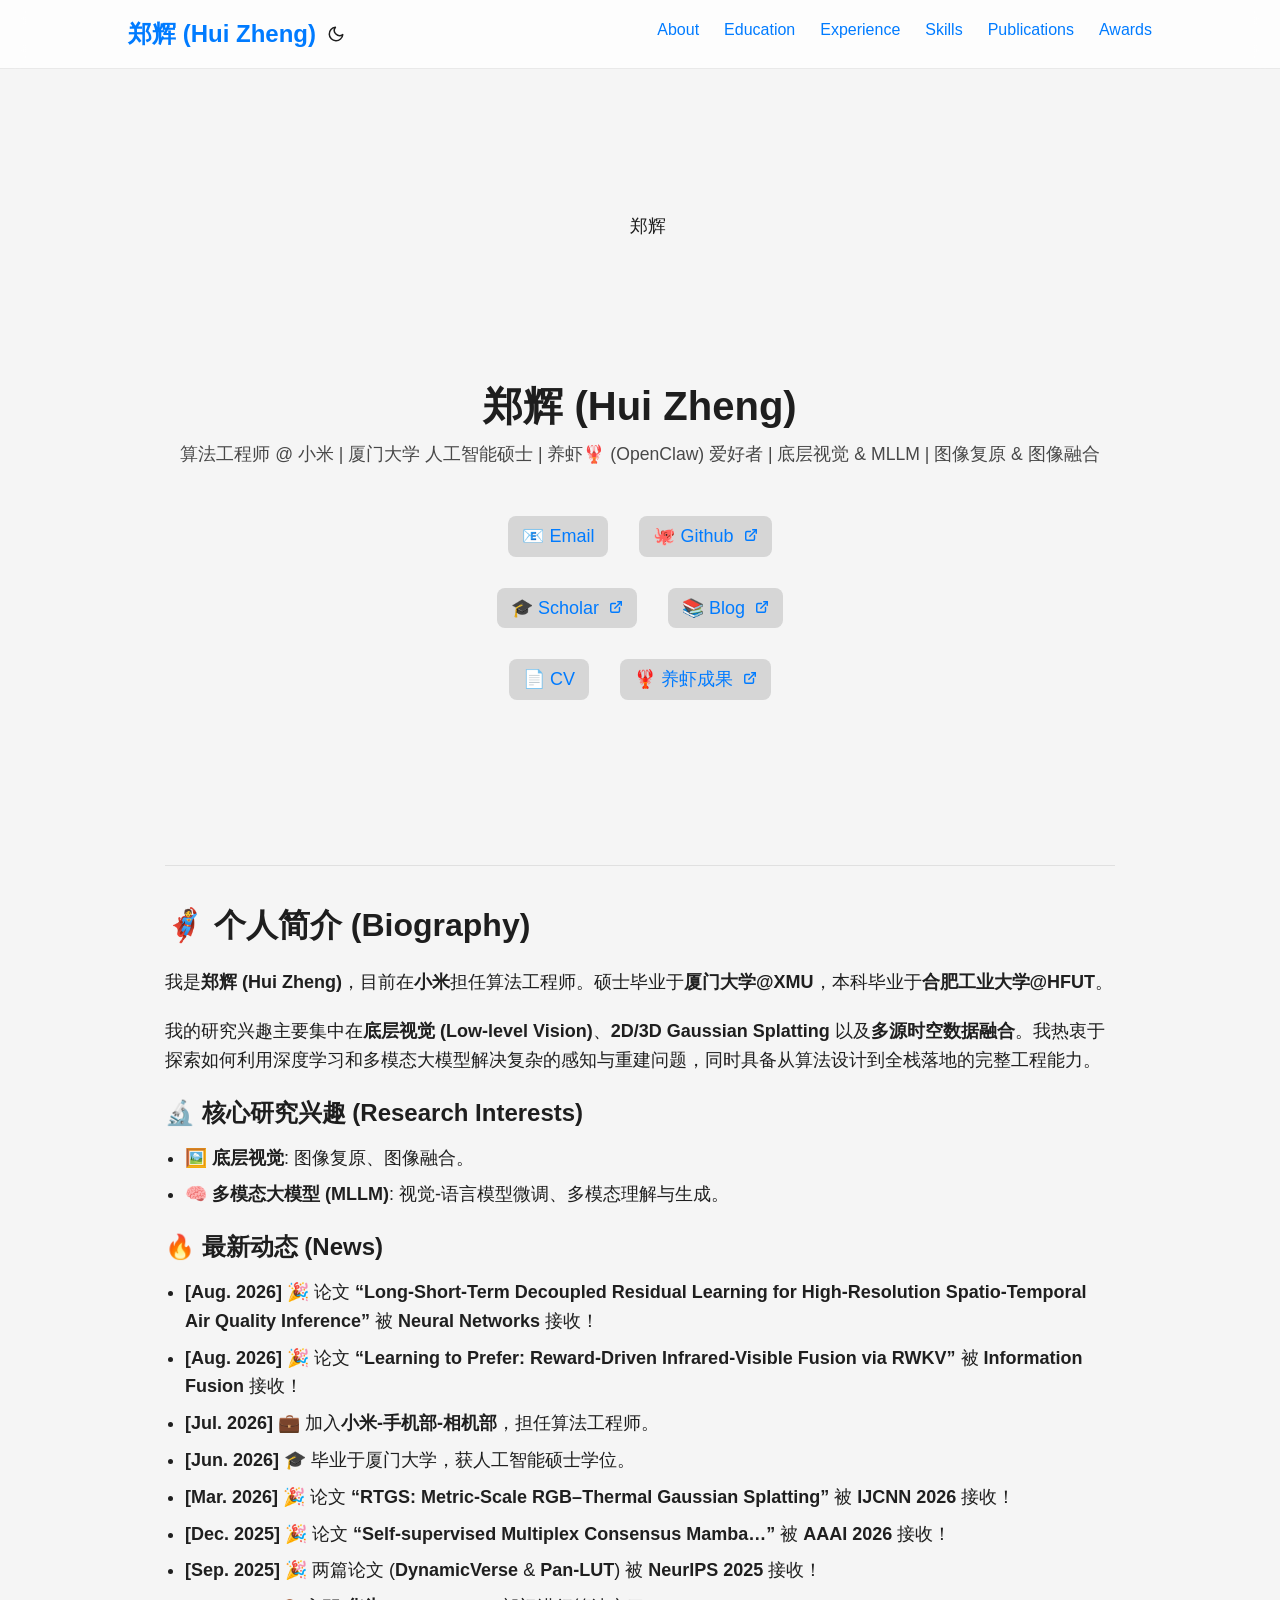
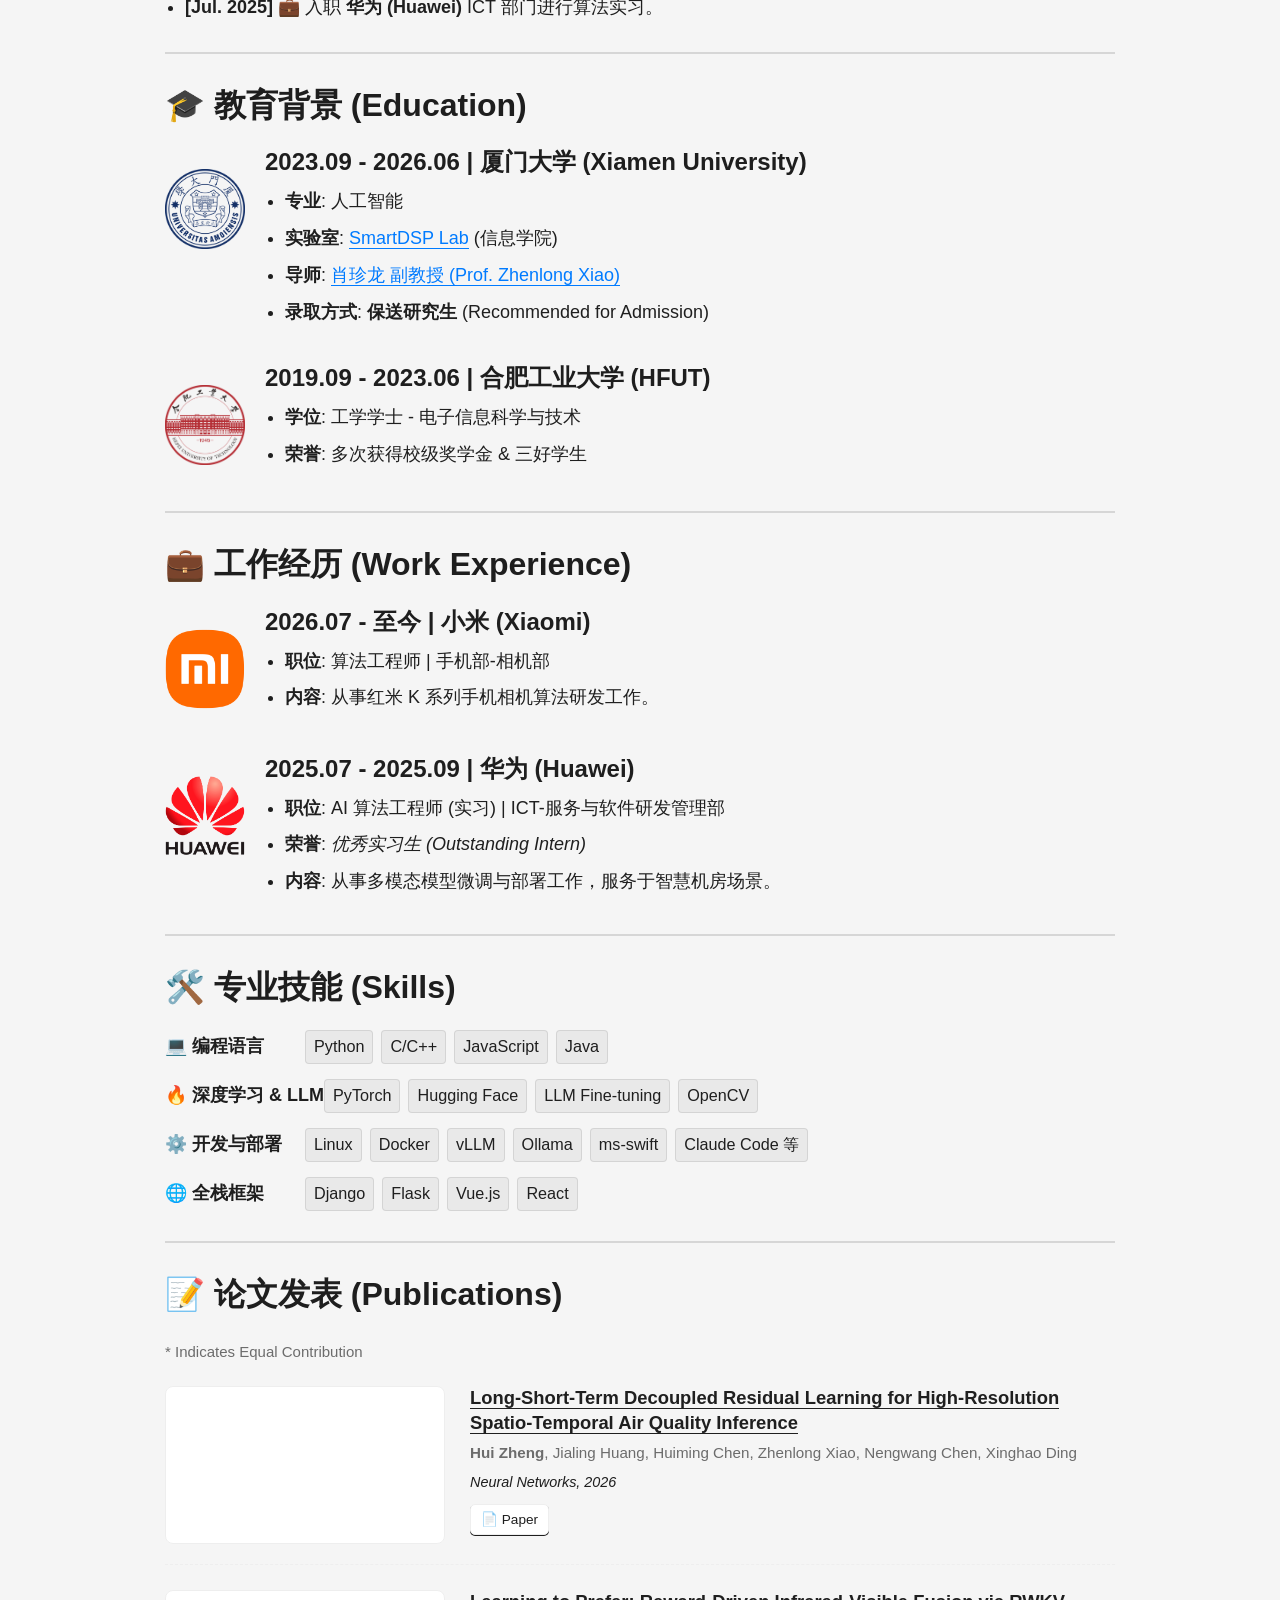
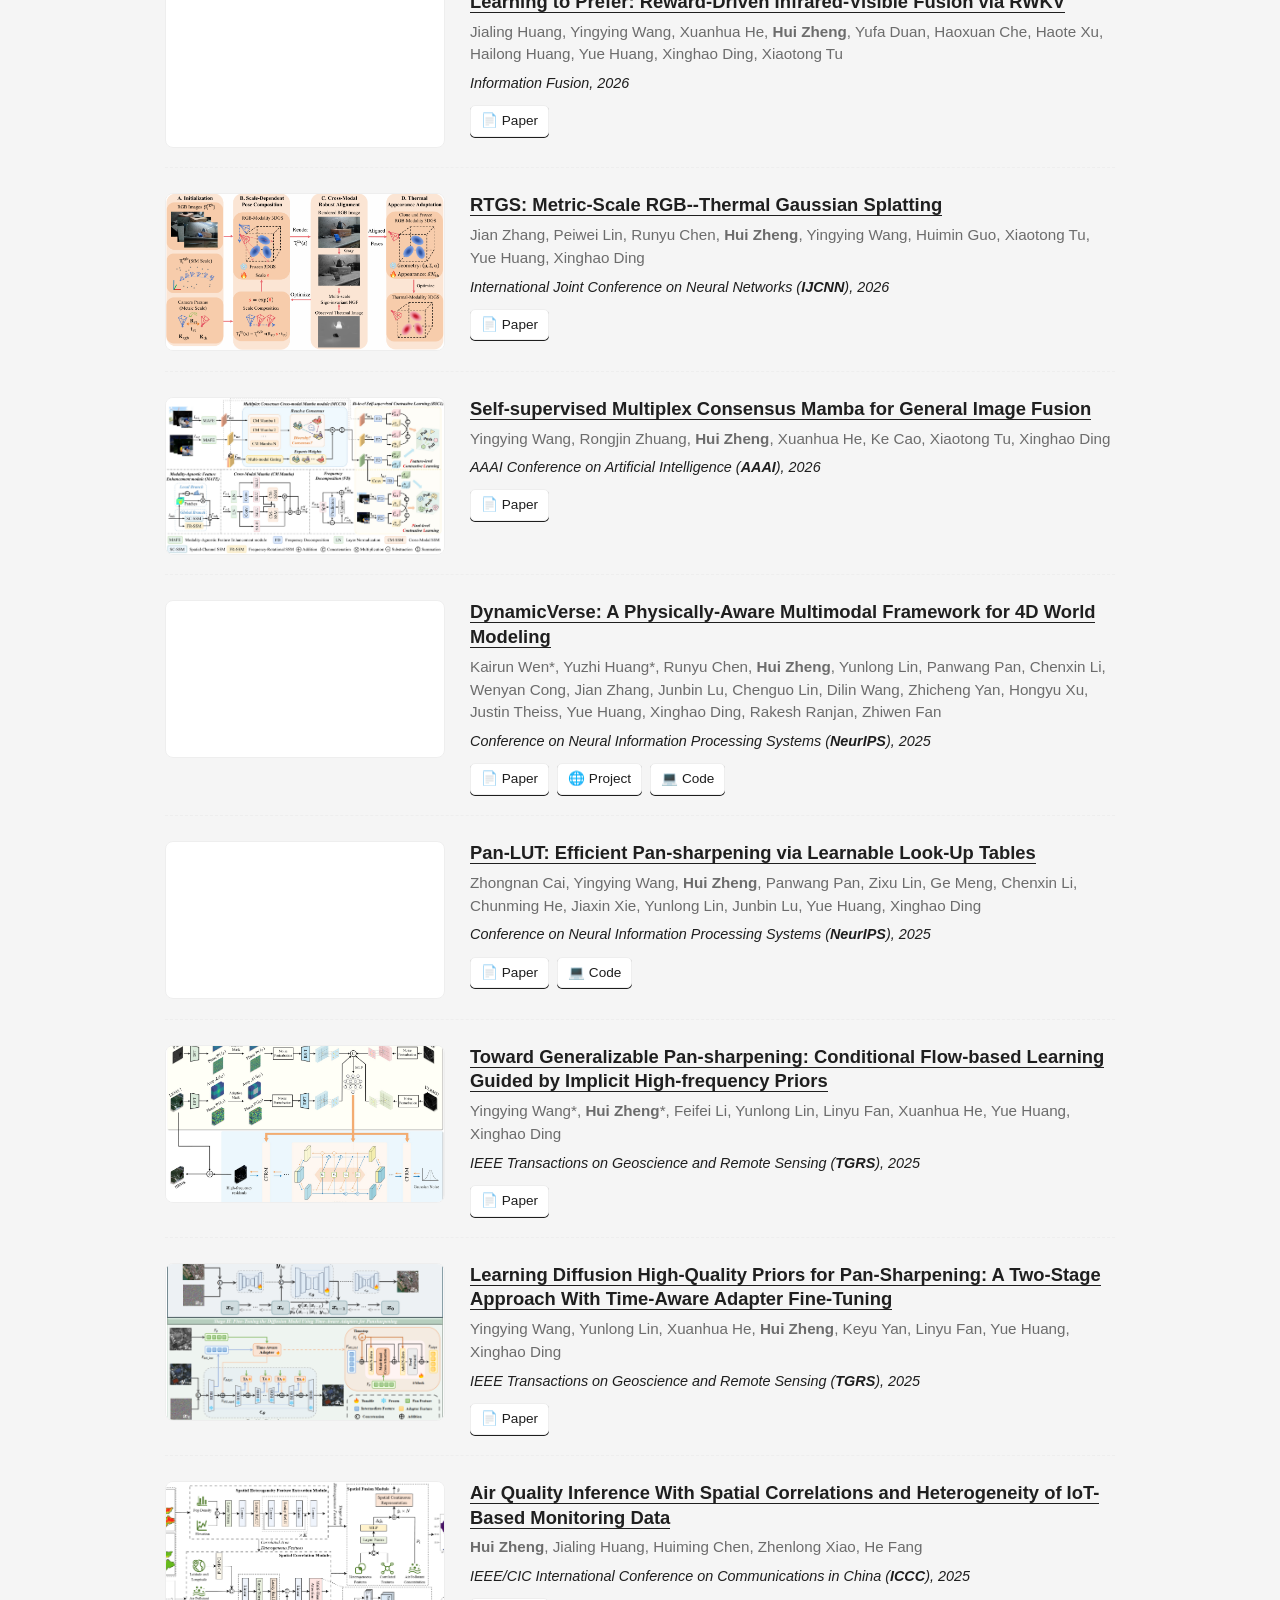
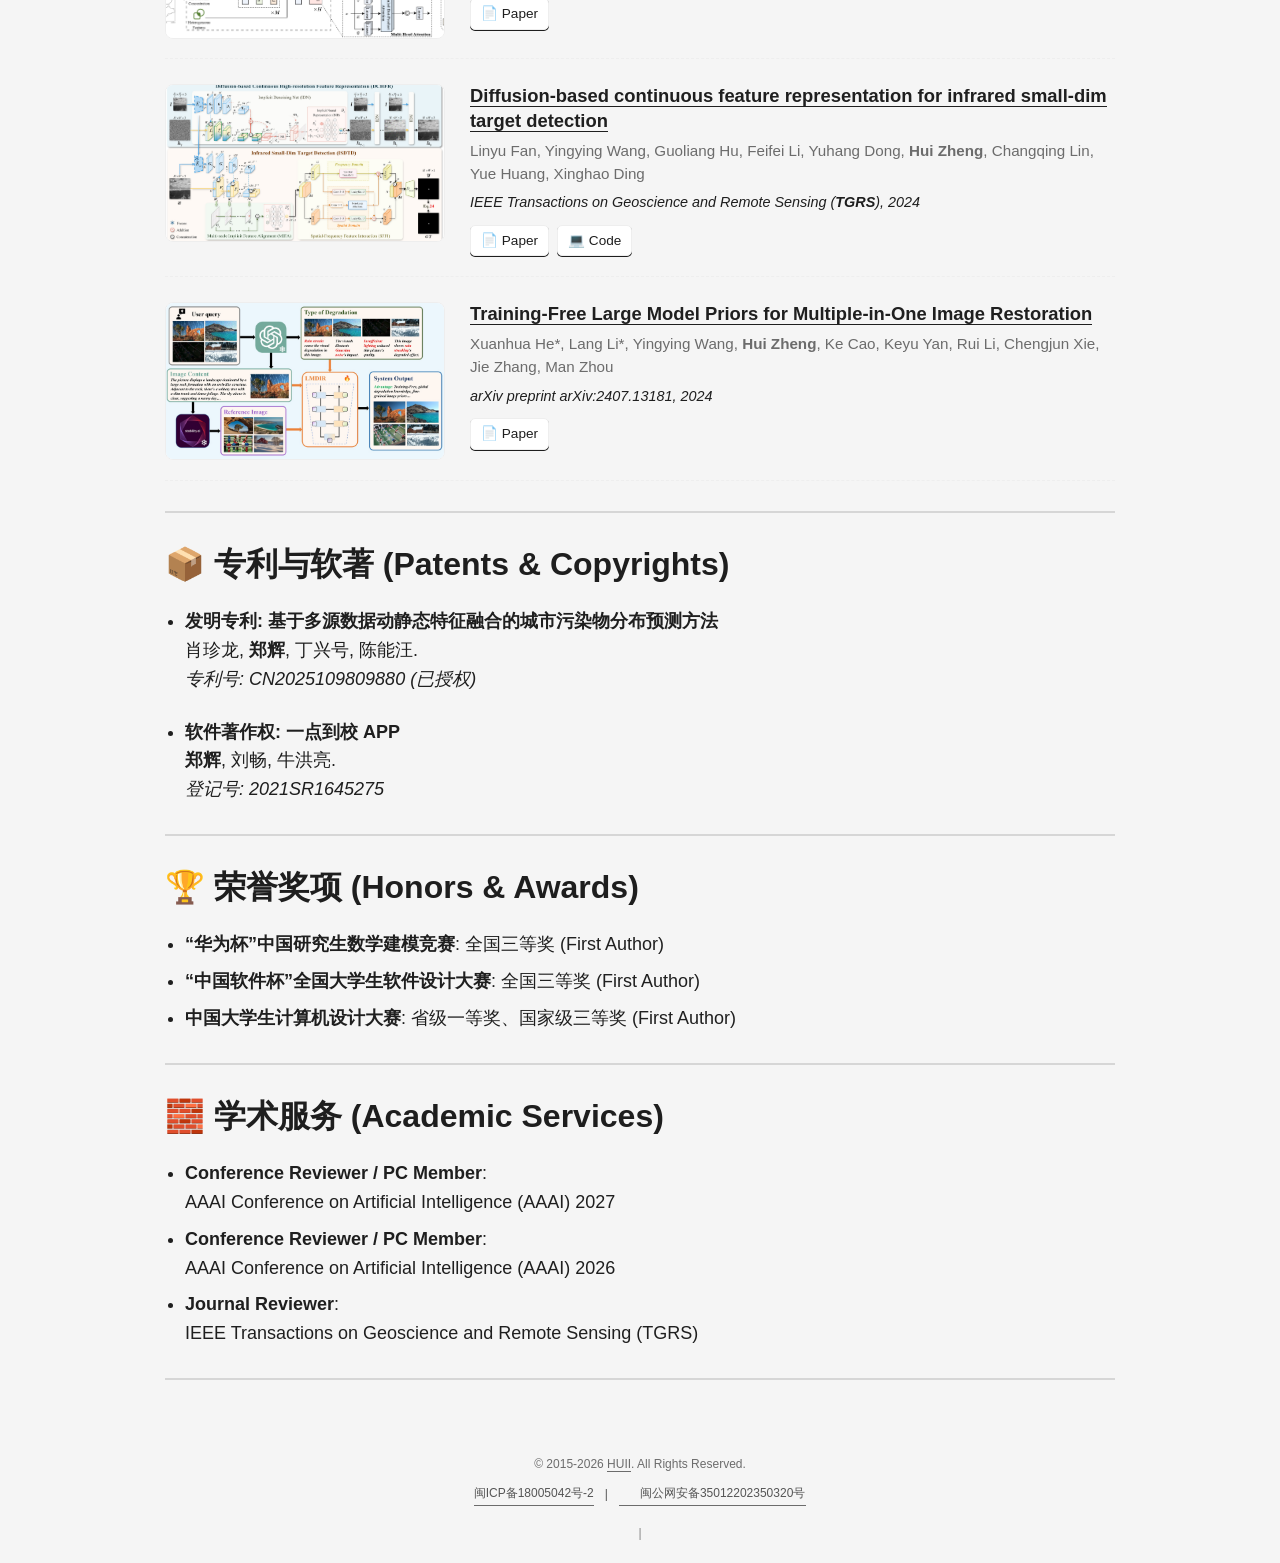
==== commit 5dcf0c16: "Add Neural Networks 2026 paper huiiz/home_page_source@161dac533835adc30dfe1cfe16be739cdf9070f9" ====
--- a/index.html
+++ b/index.html
@@ -1,6 +1,6 @@
 <!doctype html><html lang=en dir=auto data-theme=auto><head><meta name=generator content="Hugo 0.154.5"><meta charset=utf-8><meta http-equiv=X-UA-Compatible content="IE=edge"><meta name=viewport content="width=device-width,initial-scale=1,shrink-to-fit=no"><meta name=robots content="index, follow"><title>郑辉 (Hui Zheng)</title><meta name=description content="Algorithm Engineer at Xiaomi. M.S. in AI from Xiamen University. Focusing on Low-level Vision (Image Restoration & Fusion) and MLLM."><meta name=author content><link rel=canonical href=https://www.huii.top/><link crossorigin=anonymous href=/assets/css/stylesheet.a4889113782e0f2ae277a1e92daacae9c14096a7602e1e1ea8228a95006b1490.css integrity="sha256-pIiRE3guDyrid6HpLarK6cFAlqdgLh4eqCKKlQBrFJA=" rel="preload stylesheet" as=style><link rel=icon href=https://www.huii.top/avatar.jpg><link rel=icon type=image/png sizes=16x16 href=https://www.huii.top/avatar.jpg><link rel=icon type=image/png sizes=32x32 href=https://www.huii.top/avatar.jpg><link rel=apple-touch-icon href=https://www.huii.top/avatar.jpg><link rel=mask-icon href=https://www.huii.top/safari-pinned-tab.svg><meta name=theme-color content="#2e2e33"><meta name=msapplication-TileColor content="#2e2e33"><link rel=alternate type=application/rss+xml href=https://www.huii.top/index.xml title=rss><link rel=alternate hreflang=en href=https://www.huii.top/><noscript><style>#theme-toggle,.top-link{display:none}</style><style>@media(prefers-color-scheme:dark){:root{--theme:rgb(29, 30, 32);--entry:rgb(46, 46, 51);--primary:rgb(218, 218, 219);--secondary:rgb(155, 156, 157);--tertiary:rgb(65, 66, 68);--content:rgb(196, 196, 197);--code-block-bg:rgb(46, 46, 51);--code-bg:rgb(55, 56, 62);--border:rgb(51, 51, 51);color-scheme:dark}.list{background:var(--theme)}.toc{background:var(--entry)}}@media(prefers-color-scheme:light){.list::-webkit-scrollbar-thumb{border-color:var(--code-bg)}}</style></noscript><script>localStorage.getItem("pref-theme")==="dark"?document.querySelector("html").dataset.theme="dark":localStorage.getItem("pref-theme")==="light"?document.querySelector("html").dataset.theme="light":window.matchMedia("(prefers-color-scheme: dark)").matches?document.querySelector("html").dataset.theme="dark":document.querySelector("html").dataset.theme="light"</script><style>.header{position:fixed!important;top:0;left:0;right:0;width:100%;z-index:1000;-webkit-backdrop-filter:blur(12px);backdrop-filter:blur(12px);transition:background-color .3s ease,border-color .3s ease,transform .3s ease;box-shadow:none!important}.main{margin-top:70px}.header.nav-hidden{transform:translateY(-100%)}#theme-toggle,#menu a{position:relative;z-index:1001}html:not([data-theme=dark]) .header{background:rgba(255,255,255,.8)!important;border-bottom:1px solid rgba(0,0,0,8%)!important}html[data-theme=dark] .header{background:rgba(29,30,32,.8)!important;border-bottom:1px solid rgba(255,255,255,.1)!important}html[data-theme=dark] #menu a{color:#e5e5e5!important}html[data-theme=dark] .header .logo a{color:#e5e5e5!important}html[data-theme=dark] #theme-toggle{color:#e5e5e5!important}html[data-theme=dark] #theme-toggle svg{fill:currentColor!important;stroke:currentColor!important}html[data-theme=dark] .header .logo a:hover,html[data-theme=dark] #menu a:hover,html[data-theme=dark] #theme-toggle:hover{color:var(--primary)!important}html[data-theme=dark] .button{background:rgba(255,255,255,5%)!important;border:1px solid rgba(255,255,255,.15)!important;color:#e5e5e5!important;box-shadow:none!important;transition:all .3s ease}html[data-theme=dark] .button .button-inner,html[data-theme=dark] .button svg,html[data-theme=dark] .button svg path{color:#e5e5e5!important;stroke:#e5e5e5!important;fill:none!important}html[data-theme=dark] .button:hover{background:rgba(255,255,255,.1)!important;border-color:var(--primary)!important;transform:translateY(-2px)}html[data-theme=dark] .button:hover .button-inner,html[data-theme=dark] .button:hover svg,html[data-theme=dark] .button:hover svg path{color:var(--primary)!important;stroke:var(--primary)!important}html[data-theme=dark] .post-content a,html[data-theme=dark] .entry-content a{color:#93c5fd!important}html[data-theme=dark] .post-content a:hover,html[data-theme=dark] .entry-content a:hover{color:#fff!important}html[data-theme=dark] .post-content img{background-color:rgba(255,255,255,.95)!important;padding:4px!important;border-radius:6px!important;box-shadow:0 2px 4px rgba(0,0,0,.2)!important}</style><meta property="og:url" content="https://www.huii.top/"><meta property="og:site_name" content="郑辉 (Hui Zheng)"><meta property="og:title" content="郑辉 (Hui Zheng)"><meta property="og:description" content=" 🦸 个人简介 (Biography) 我是郑辉 (Hui Zheng)，目前在小米担任算法工程师。硕士毕业于厦门大学@XMU，本科毕业于合肥工业大学@HFUT。
 我的研究兴趣主要集中在底层视觉 (Low-level Vision)、2D/3D Gaussian Splatting 以及多源时空数据融合。我热衷于探索如何利用深度学习和多模态大模型解决复杂的感知与重建问题，同时具备从算法设计到全栈落地的完整工程能力。
-🔬 核心研究兴趣 (Research Interests) 🖼️ 底层视觉: 图像复原、图像融合。 🧠 多模态大模型 (MLLM): 视觉-语言模型微调、多模态理解与生成。 🔥 最新动态 (News) [Aug. 2026] 🎉 论文 “Learning to Prefer: Reward-Driven Infrared-Visible Fusion via RWKV” 被 Information Fusion 接收！ [Jul. 2026] 💼 加入小米-手机部-相机部，担任算法工程师。 [Jun. 2026] 🎓 毕业于厦门大学，获人工智能硕士学位。 [Mar. 2026] 🎉 论文 “RTGS: Metric-Scale RGB–Thermal Gaussian Splatting” 被 IJCNN 2026 接收！ [Dec. 2025] 🎉 论文 “Self-supervised Multiplex Consensus Mamba…” 被 AAAI 2026 接收！ [Sep. 2025] 🎉 两篇论文 (DynamicVerse & Pan-LUT) 被 NeurIPS 2025 接收！ [Jul. 2025] 💼 入职 华为 (Huawei) ICT 部门进行算法实习。 🎓 教育背景 (Education) 2023.09 - 2026.06 | 厦门大学 (Xiamen University) 专业: 人工智能 实验室: SmartDSP Lab (信息学院) 导师: 肖珍龙 副教授 (Prof. Zhenlong Xiao) 录取方式: 保送研究生 (Recommended for Admission) 2019.09 - 2023.06 | 合肥工业大学 (HFUT) 学位: 工学学士 - 电子信息科学与技术 荣誉: 多次获得校级奖学金 & 三好学生 💼 工作经历 (Work Experience) 2026.07 - 至今 | 小米 (Xiaomi) 职位: 算法工程师 | 手机部-相机部 内容: 从事红米 K 系列手机相机算法研发工作。 2025.07 - 2025.09 | 华为 (Huawei) 职位: AI 算法工程师 (实习) | ICT-服务与软件研发管理部 荣誉: 优秀实习生 (Outstanding Intern) 内容: 从事多模态模型微调与部署工作，服务于智慧机房场景。 🛠️ 专业技能 (Skills) 💻 编程语言 Python C/C++ JavaScript Java 🔥 深度学习 & LLM PyTorch Hugging Face LLM Fine-tuning OpenCV ⚙️ 开发与部署 Linux Docker vLLM Ollama ms-swift Claude Code 等 🌐 全栈框架 Django Flask Vue.js React 📝 论文发表 (Publications) * Indicates Equal Contribution"><meta property="og:locale" content="zh-cn"><meta property="og:type" content="website"><meta property="og:image" content="https://www.huii.top/avatar"><meta name=twitter:card content="summary_large_image"><meta name=twitter:image content="https://www.huii.top/avatar"><meta name=twitter:title content><meta name=twitter:description content="Algorithm Engineer at Xiaomi. M.S. in AI from Xiamen University. Focusing on Low-level Vision (Image Restoration & Fusion) and MLLM."><script type=application/ld+json>{"@context":"https://schema.org","@type":"Organization","name":"郑辉 (Hui Zheng)","url":"https://www.huii.top/","description":"Algorithm Engineer at Xiaomi. M.S. in AI from Xiamen University. Focusing on Low-level Vision (Image Restoration \u0026 Fusion) and MLLM.","logo":"https://www.huii.top/avatar.jpg","sameAs":[]}</script></head><body class=list id=top><header class=header><nav class=nav><div class=logo><a href=https://www.huii.top/ accesskey=h title="郑辉 (Hui Zheng) (Alt + H)">郑辉 (Hui Zheng)</a><div class=logo-switches><button id=theme-toggle accesskey=t title="(Alt + T)" aria-label="Toggle theme">
+🔬 核心研究兴趣 (Research Interests) 🖼️ 底层视觉: 图像复原、图像融合。 🧠 多模态大模型 (MLLM): 视觉-语言模型微调、多模态理解与生成。 🔥 最新动态 (News) [Aug. 2026] 🎉 论文 “Long-Short-Term Decoupled Residual Learning for High-Resolution Spatio-Temporal Air Quality Inference” 被 Neural Networks 接收！ [Aug. 2026] 🎉 论文 “Learning to Prefer: Reward-Driven Infrared-Visible Fusion via RWKV” 被 Information Fusion 接收！ [Jul. 2026] 💼 加入小米-手机部-相机部，担任算法工程师。 [Jun. 2026] 🎓 毕业于厦门大学，获人工智能硕士学位。 [Mar. 2026] 🎉 论文 “RTGS: Metric-Scale RGB–Thermal Gaussian Splatting” 被 IJCNN 2026 接收！ [Dec. 2025] 🎉 论文 “Self-supervised Multiplex Consensus Mamba…” 被 AAAI 2026 接收！ [Sep. 2025] 🎉 两篇论文 (DynamicVerse & Pan-LUT) 被 NeurIPS 2025 接收！ [Jul. 2025] 💼 入职 华为 (Huawei) ICT 部门进行算法实习。 🎓 教育背景 (Education) 2023.09 - 2026.06 | 厦门大学 (Xiamen University) 专业: 人工智能 实验室: SmartDSP Lab (信息学院) 导师: 肖珍龙 副教授 (Prof. Zhenlong Xiao) 录取方式: 保送研究生 (Recommended for Admission) 2019.09 - 2023.06 | 合肥工业大学 (HFUT) 学位: 工学学士 - 电子信息科学与技术 荣誉: 多次获得校级奖学金 & 三好学生 💼 工作经历 (Work Experience) 2026.07 - 至今 | 小米 (Xiaomi) 职位: 算法工程师 | 手机部-相机部 内容: 从事红米 K 系列手机相机算法研发工作。 2025.07 - 2025.09 | 华为 (Huawei) 职位: AI 算法工程师 (实习) | ICT-服务与软件研发管理部 荣誉: 优秀实习生 (Outstanding Intern) 内容: 从事多模态模型微调与部署工作，服务于智慧机房场景。 🛠️ 专业技能 (Skills) 💻 编程语言 Python C/C++ JavaScript Java 🔥 深度学习 & LLM PyTorch Hugging Face LLM Fine-tuning OpenCV ⚙️ 开发与部署 Linux Docker vLLM Ollama ms-swift Claude Code 等 🌐 全栈框架 Django Flask Vue.js React 📝 论文发表 (Publications) * Indicates Equal Contribution"><meta property="og:locale" content="zh-cn"><meta property="og:type" content="website"><meta property="og:image" content="https://www.huii.top/avatar"><meta name=twitter:card content="summary_large_image"><meta name=twitter:image content="https://www.huii.top/avatar"><meta name=twitter:title content><meta name=twitter:description content="Algorithm Engineer at Xiaomi. M.S. in AI from Xiamen University. Focusing on Low-level Vision (Image Restoration & Fusion) and MLLM."><script type=application/ld+json>{"@context":"https://schema.org","@type":"Organization","name":"郑辉 (Hui Zheng)","url":"https://www.huii.top/","description":"Algorithm Engineer at Xiaomi. M.S. in AI from Xiamen University. Focusing on Low-level Vision (Image Restoration \u0026 Fusion) and MLLM.","logo":"https://www.huii.top/avatar.jpg","sameAs":[]}</script></head><body class=list id=top><header class=header><nav class=nav><div class=logo><a href=https://www.huii.top/ accesskey=h title="郑辉 (Hui Zheng) (Alt + H)">郑辉 (Hui Zheng)</a><div class=logo-switches><button id=theme-toggle accesskey=t title="(Alt + T)" aria-label="Toggle theme">
 <svg id="moon" width="24" height="18" viewBox="0 0 24 24" fill="none" stroke="currentColor" stroke-width="2" stroke-linecap="round" stroke-linejoin="round"><path d="M21 12.79A9 9 0 1111.21 3 7 7 0 0021 12.79z"/></svg>
 <svg id="sun" width="24" height="18" viewBox="0 0 24 24" fill="none" stroke="currentColor" stroke-width="2" stroke-linecap="round" stroke-linejoin="round"><circle cx="12" cy="12" r="5"/><line x1="12" y1="1" x2="12" y2="3"/><line x1="12" y1="21" x2="12" y2="23"/><line x1="4.22" y1="4.22" x2="5.64" y2="5.64"/><line x1="18.36" y1="18.36" x2="19.78" y2="19.78"/><line x1="1" y1="12" x2="3" y2="12"/><line x1="21" y1="12" x2="23" y2="12"/><line x1="4.22" y1="19.78" x2="5.64" y2="18.36"/><line x1="18.36" y1="5.64" x2="19.78" y2="4.22"/></svg></button></div></div><ul id=menu><li><a href=https://www.huii.top/#about title=About><span>About</span></a></li><li><a href=https://www.huii.top/#education title=Education><span>Education</span></a></li><li><a href=https://www.huii.top/#work title=Experience><span>Experience</span></a></li><li><a href=https://www.huii.top/#skills title=Skills><span>Skills</span></a></li><li><a href=https://www.huii.top/#publications title=Publications><span>Publications</span></a></li><li><a href=https://www.huii.top/#awards title=Awards><span>Awards</span></a></li></ul></nav></header><main class=main><div class=profile style=display:flex;flex-direction:column;align-items:center;justify-content:center;text-align:center;width:100%><div class=profile_inner style=margin-bottom:20px><img src=https://www.huii.top/avatar.jpg alt=郑辉 height=150 width=150 style=border-radius:50%></div><h1 style=margin:0;font-size:2.5rem;line-height:1.2>郑辉 (Hui Zheng)</h1><span style=margin-top:10px;font-size:1.1rem;opacity:.8;display:block>算法工程师 @ 小米 | 厦门大学 人工智能硕士 | 养虾🦞 (OpenClaw) 爱好者 | 底层视觉 & MLLM | 图像复原 & 图像融合</span><div style=margin-top:15px><div class=social-icons></div></div><div class=buttons style=margin-top:25px;display:flex;justify-content:center;gap:15px;flex-wrap:wrap><a class=button href=mailto:imhuii@outlook.com rel=noopener title="📧 Email"><span class=button-inner>📧 Email</span>
 </a><a class=button href=https://github.com/huiiz rel=noopener title="🐙 Github"><span class=button-inner>🐙 Github&nbsp;
@@ -11,7 +11,7 @@
 <svg fill="none" shape-rendering="geometricPrecision" stroke="currentColor" stroke-linecap="round" stroke-linejoin="round" stroke-width="2.5" viewBox="0 0 24 24" height="14" width="14"><path d="M18 13v6a2 2 0 01-2 2H5a2 2 0 01-2-2V8a2 2 0 012-2h6"/><path d="M15 3h6v6"/><path d="M10 14 21 3"/></svg></span>
 </a><a class=button href=zhenghui_CV_20260410.pdf rel=noopener title="📄 CV"><span class=button-inner>📄 CV</span>
 </a><a class=button href=https://pages.huii.top/openclaw rel=noopener title="🦞 养虾成果"><span class=button-inner>🦞 养虾成果&nbsp;
-<svg fill="none" shape-rendering="geometricPrecision" stroke="currentColor" stroke-linecap="round" stroke-linejoin="round" stroke-width="2.5" viewBox="0 0 24 24" height="14" width="14"><path d="M18 13v6a2 2 0 01-2 2H5a2 2 0 01-2-2V8a2 2 0 012-2h6"/><path d="M15 3h6v6"/><path d="M10 14 21 3"/></svg></span></a></div></div><div style="width:100%;height:1px;background-color:#e0e0e0;margin:40px 0"></div><div class=post-content><link rel=stylesheet href=/css/custom.css><script defer src=/js/lightbox.js></script><div id=paper-lightbox onclick=closeLightbox()><img id=lightbox-img src alt="Full size preview"></div><div id=about></div><h2 id=-个人简介-biography>🦸 个人简介 (Biography)</h2><p>我是<strong>郑辉 (Hui Zheng)</strong>，目前在<strong>小米</strong>担任算法工程师。硕士毕业于<strong>厦门大学@XMU</strong>，本科毕业于<strong>合肥工业大学@HFUT</strong>。</p><p>我的研究兴趣主要集中在<strong>底层视觉 (Low-level Vision)</strong>、<strong>2D/3D Gaussian Splatting</strong> 以及<strong>多源时空数据融合</strong>。我热衷于探索如何利用深度学习和多模态大模型解决复杂的感知与重建问题，同时具备从算法设计到全栈落地的完整工程能力。</p><h3 id=-核心研究兴趣-research-interests>🔬 核心研究兴趣 (Research Interests)</h3><ul><li><strong>🖼️ 底层视觉</strong>: 图像复原、图像融合。</li><li><strong>🧠 多模态大模型 (MLLM)</strong>: 视觉-语言模型微调、多模态理解与生成。</li></ul><h3 id=-最新动态-news>🔥 最新动态 (News)</h3><ul><li><strong>[Aug. 2026]</strong> 🎉 论文 <strong>&ldquo;Learning to Prefer: Reward-Driven Infrared-Visible Fusion via RWKV&rdquo;</strong> 被 <strong>Information Fusion</strong> 接收！</li><li><strong>[Jul. 2026]</strong> 💼 加入<strong>小米-手机部-相机部</strong>，担任算法工程师。</li><li><strong>[Jun. 2026]</strong> 🎓 毕业于厦门大学，获人工智能硕士学位。</li><li><strong>[Mar. 2026]</strong> 🎉 论文 <strong>&ldquo;RTGS: Metric-Scale RGB&ndash;Thermal Gaussian Splatting&rdquo;</strong> 被 <strong>IJCNN 2026</strong> 接收！</li><li><strong>[Dec. 2025]</strong> 🎉 论文 <strong>&ldquo;Self-supervised Multiplex Consensus Mamba&mldr;&rdquo;</strong> 被 <strong>AAAI 2026</strong> 接收！</li><li><strong>[Sep. 2025]</strong> 🎉 两篇论文 (<strong>DynamicVerse</strong> & <strong>Pan-LUT</strong>) 被 <strong>NeurIPS 2025</strong> 接收！</li><li><strong>[Jul. 2025]</strong> 💼 入职 <strong>华为 (Huawei)</strong> ICT 部门进行算法实习。</li></ul><hr><div id=education></div><h2 id=-教育背景-education>🎓 教育背景 (Education)</h2><div style=display:flex;gap:20px;align-items:flex-start;margin-bottom:30px><div style=flex-shrink:0;width:80px;padding-top:5px><img src=images/xmu.png alt=Logo style=width:100%;height:auto;object-fit:contain></div><div style=flex-grow:1><h3 style="margin:0 0 10px">2023.09 - 2026.06 | 厦门大学 (Xiamen University)</h3><ul style=margin:0;padding-left:20px><li><strong>专业</strong>: 人工智能</li><li><strong>实验室</strong>: <a href=https://xmu-smartdsp.github.io/ target=_blank>SmartDSP Lab</a> (信息学院)</li><li><strong>导师</strong>: <a href=https://informatics.xmu.edu.cn/old/info/1465/25979.htm target=_blank>肖珍龙 副教授 (Prof. Zhenlong Xiao)</a></li><li><strong>录取方式</strong>: <strong>保送研究生</strong> (Recommended for Admission)</li></ul></div></div><div style=display:flex;gap:20px;align-items:flex-start;margin-bottom:30px><div style=flex-shrink:0;width:80px;padding-top:5px><img src=images/hfut.png alt=Logo style=width:100%;height:auto;object-fit:contain></div><div style=flex-grow:1><h3 style="margin:0 0 10px">2019.09 - 2023.06 | 合肥工业大学 (HFUT)</h3><ul style=margin:0;padding-left:20px><li><strong>学位</strong>: 工学学士 - 电子信息科学与技术</li><li><strong>荣誉</strong>: 多次获得校级奖学金 & 三好学生</li></ul></div></div><hr><div id=work></div><h2 id=-工作经历-work-experience>💼 工作经历 (Work Experience)</h2><div style=display:flex;gap:20px;align-items:flex-start;margin-bottom:30px><div style=flex-shrink:0;width:80px;padding-top:5px><img src=images/xiaomi.png alt=Logo style=width:100%;height:auto;object-fit:contain></div><div style=flex-grow:1><h3 style="margin:0 0 10px">2026.07 - 至今 | 小米 (Xiaomi)</h3><ul style=margin:0;padding-left:20px><li><strong>职位</strong>: 算法工程师 | 手机部-相机部</li><li><strong>内容</strong>: 从事红米 K 系列手机相机算法研发工作。</li></ul></div></div><div style=display:flex;gap:20px;align-items:flex-start;margin-bottom:30px><div style=flex-shrink:0;width:80px;padding-top:5px><img src=images/huawei.png alt=Logo style=width:100%;height:auto;object-fit:contain></div><div style=flex-grow:1><h3 style="margin:0 0 10px">2025.07 - 2025.09 | 华为 (Huawei)</h3><ul style=margin:0;padding-left:20px><li><strong>职位</strong>: AI 算法工程师 (实习) | ICT-服务与软件研发管理部</li><li><strong>荣誉</strong>: <em>优秀实习生 (Outstanding Intern)</em></li><li><strong>内容</strong>: 从事多模态模型微调与部署工作，服务于智慧机房场景。</li></ul></div></div><hr><div id=skills></div><h2 id=-专业技能-skills>🛠️ 专业技能 (Skills)</h2><div class=skill-container><div class=skill-group><div class=skill-label>💻 编程语言</div><div class=skill-tags><span class=skill-tag>Python</span>
+<svg fill="none" shape-rendering="geometricPrecision" stroke="currentColor" stroke-linecap="round" stroke-linejoin="round" stroke-width="2.5" viewBox="0 0 24 24" height="14" width="14"><path d="M18 13v6a2 2 0 01-2 2H5a2 2 0 01-2-2V8a2 2 0 012-2h6"/><path d="M15 3h6v6"/><path d="M10 14 21 3"/></svg></span></a></div></div><div style="width:100%;height:1px;background-color:#e0e0e0;margin:40px 0"></div><div class=post-content><link rel=stylesheet href=/css/custom.css><script defer src=/js/lightbox.js></script><div id=paper-lightbox onclick=closeLightbox()><img id=lightbox-img src alt="Full size preview"></div><div id=about></div><h2 id=-个人简介-biography>🦸 个人简介 (Biography)</h2><p>我是<strong>郑辉 (Hui Zheng)</strong>，目前在<strong>小米</strong>担任算法工程师。硕士毕业于<strong>厦门大学@XMU</strong>，本科毕业于<strong>合肥工业大学@HFUT</strong>。</p><p>我的研究兴趣主要集中在<strong>底层视觉 (Low-level Vision)</strong>、<strong>2D/3D Gaussian Splatting</strong> 以及<strong>多源时空数据融合</strong>。我热衷于探索如何利用深度学习和多模态大模型解决复杂的感知与重建问题，同时具备从算法设计到全栈落地的完整工程能力。</p><h3 id=-核心研究兴趣-research-interests>🔬 核心研究兴趣 (Research Interests)</h3><ul><li><strong>🖼️ 底层视觉</strong>: 图像复原、图像融合。</li><li><strong>🧠 多模态大模型 (MLLM)</strong>: 视觉-语言模型微调、多模态理解与生成。</li></ul><h3 id=-最新动态-news>🔥 最新动态 (News)</h3><ul><li><strong>[Aug. 2026]</strong> 🎉 论文 <strong>&ldquo;Long-Short-Term Decoupled Residual Learning for High-Resolution Spatio-Temporal Air Quality Inference&rdquo;</strong> 被 <strong>Neural Networks</strong> 接收！</li><li><strong>[Aug. 2026]</strong> 🎉 论文 <strong>&ldquo;Learning to Prefer: Reward-Driven Infrared-Visible Fusion via RWKV&rdquo;</strong> 被 <strong>Information Fusion</strong> 接收！</li><li><strong>[Jul. 2026]</strong> 💼 加入<strong>小米-手机部-相机部</strong>，担任算法工程师。</li><li><strong>[Jun. 2026]</strong> 🎓 毕业于厦门大学，获人工智能硕士学位。</li><li><strong>[Mar. 2026]</strong> 🎉 论文 <strong>&ldquo;RTGS: Metric-Scale RGB&ndash;Thermal Gaussian Splatting&rdquo;</strong> 被 <strong>IJCNN 2026</strong> 接收！</li><li><strong>[Dec. 2025]</strong> 🎉 论文 <strong>&ldquo;Self-supervised Multiplex Consensus Mamba&mldr;&rdquo;</strong> 被 <strong>AAAI 2026</strong> 接收！</li><li><strong>[Sep. 2025]</strong> 🎉 两篇论文 (<strong>DynamicVerse</strong> & <strong>Pan-LUT</strong>) 被 <strong>NeurIPS 2025</strong> 接收！</li><li><strong>[Jul. 2025]</strong> 💼 入职 <strong>华为 (Huawei)</strong> ICT 部门进行算法实习。</li></ul><hr><div id=education></div><h2 id=-教育背景-education>🎓 教育背景 (Education)</h2><div style=display:flex;gap:20px;align-items:flex-start;margin-bottom:30px><div style=flex-shrink:0;width:80px;padding-top:5px><img src=images/xmu.png alt=Logo style=width:100%;height:auto;object-fit:contain></div><div style=flex-grow:1><h3 style="margin:0 0 10px">2023.09 - 2026.06 | 厦门大学 (Xiamen University)</h3><ul style=margin:0;padding-left:20px><li><strong>专业</strong>: 人工智能</li><li><strong>实验室</strong>: <a href=https://xmu-smartdsp.github.io/ target=_blank>SmartDSP Lab</a> (信息学院)</li><li><strong>导师</strong>: <a href=https://informatics.xmu.edu.cn/old/info/1465/25979.htm target=_blank>肖珍龙 副教授 (Prof. Zhenlong Xiao)</a></li><li><strong>录取方式</strong>: <strong>保送研究生</strong> (Recommended for Admission)</li></ul></div></div><div style=display:flex;gap:20px;align-items:flex-start;margin-bottom:30px><div style=flex-shrink:0;width:80px;padding-top:5px><img src=images/hfut.png alt=Logo style=width:100%;height:auto;object-fit:contain></div><div style=flex-grow:1><h3 style="margin:0 0 10px">2019.09 - 2023.06 | 合肥工业大学 (HFUT)</h3><ul style=margin:0;padding-left:20px><li><strong>学位</strong>: 工学学士 - 电子信息科学与技术</li><li><strong>荣誉</strong>: 多次获得校级奖学金 & 三好学生</li></ul></div></div><hr><div id=work></div><h2 id=-工作经历-work-experience>💼 工作经历 (Work Experience)</h2><div style=display:flex;gap:20px;align-items:flex-start;margin-bottom:30px><div style=flex-shrink:0;width:80px;padding-top:5px><img src=images/xiaomi.png alt=Logo style=width:100%;height:auto;object-fit:contain></div><div style=flex-grow:1><h3 style="margin:0 0 10px">2026.07 - 至今 | 小米 (Xiaomi)</h3><ul style=margin:0;padding-left:20px><li><strong>职位</strong>: 算法工程师 | 手机部-相机部</li><li><strong>内容</strong>: 从事红米 K 系列手机相机算法研发工作。</li></ul></div></div><div style=display:flex;gap:20px;align-items:flex-start;margin-bottom:30px><div style=flex-shrink:0;width:80px;padding-top:5px><img src=images/huawei.png alt=Logo style=width:100%;height:auto;object-fit:contain></div><div style=flex-grow:1><h3 style="margin:0 0 10px">2025.07 - 2025.09 | 华为 (Huawei)</h3><ul style=margin:0;padding-left:20px><li><strong>职位</strong>: AI 算法工程师 (实习) | ICT-服务与软件研发管理部</li><li><strong>荣誉</strong>: <em>优秀实习生 (Outstanding Intern)</em></li><li><strong>内容</strong>: 从事多模态模型微调与部署工作，服务于智慧机房场景。</li></ul></div></div><hr><div id=skills></div><h2 id=-专业技能-skills>🛠️ 专业技能 (Skills)</h2><div class=skill-container><div class=skill-group><div class=skill-label>💻 编程语言</div><div class=skill-tags><span class=skill-tag>Python</span>
 <span class=skill-tag>C/C++</span>
 <span class=skill-tag>JavaScript</span>
 <span class=skill-tag>Java</span></div></div><div class=skill-group><div class=skill-label>🔥 深度学习 & LLM</div><div class=skill-tags><span class=skill-tag>PyTorch</span>
@@ -25,7 +25,7 @@
 <span class=skill-tag>Claude Code 等</span></div></div><div class=skill-group><div class=skill-label>🌐 全栈框架</div><div class=skill-tags><span class=skill-tag>Django</span>
 <span class=skill-tag>Flask</span>
 <span class=skill-tag>Vue.js</span>
-<span class=skill-tag>React</span></div></div></div><hr><div id=publications></div><h2 id=-论文发表-publications>📝 论文发表 (Publications)</h2><p><small style=color:var(--secondary)>* Indicates Equal Contribution</small></p><div class=paper-box><div class=paper-img><img src=images/papers/inffuse26_rdfusion.png alt="Learning to Prefer: Reward-Driven Infrared-Visible Fusion via RWKV" loading=lazy decoding=async onerror='this.style.display="none"'></div><div class=paper-txt><div class=paper-title><a href=https://www.sciencedirect.com/science/article/abs/pii/S1566253526005610 target=_blank>Learning to Prefer: Reward-Driven Infrared-Visible Fusion via RWKV</a></div><div class=paper-authors>Jialing Huang, Yingying Wang, Xuanhua He, <strong>Hui Zheng</strong>, Yufa Duan, Haoxuan Che, Haote Xu, Hailong Huang, Yue Huang, Xinghao Ding, Xiaotong Tu</div><div class=paper-venue>Information Fusion (<strong>Inf. Fusion</strong>), 2026</div><div class=paper-buttons><a href=https://www.sciencedirect.com/science/article/abs/pii/S1566253526005610 class=btn-link>📄 Paper</a></div></div></div><div class=paper-box><div class=paper-img><img src=images/papers/ijcnn2026_RTGS.png alt="RTGS: Metric-Scale RGB--Thermal Gaussian Splatting" loading=lazy decoding=async onerror='this.style.display="none"'></div><div class=paper-txt><div class=paper-title><a href=https://linklings.s3.amazonaws.com/organizations/WCCI/wcci2026/submissions/stype113/NaVEm-ijcnn_pap1369s1.pdf target=_blank>RTGS: Metric-Scale RGB--Thermal Gaussian Splatting</a></div><div class=paper-authors>Jian Zhang, Peiwei Lin, Runyu Chen, <strong>Hui Zheng</strong>, Yingying Wang, Huimin Guo, Xiaotong Tu, Yue Huang, Xinghao Ding</div><div class=paper-venue>International Joint Conference on Neural Networks (<strong>IJCNN</strong>), 2026</div><div class=paper-buttons><a href=https://linklings.s3.amazonaws.com/organizations/WCCI/wcci2026/submissions/stype113/NaVEm-ijcnn_pap1369s1.pdf class=btn-link>📄 Paper</a></div></div></div><div class=paper-box><div class=paper-img><img src=images/papers/aaai2026_MCCM.jpg alt="Self-supervised Multiplex Consensus Mamba for General Image Fusion" loading=lazy decoding=async onerror='this.style.display="none"'></div><div class=paper-txt><div class=paper-title><a href=https://ojs.aaai.org/index.php/AAAI/article/view/38932 target=_blank>Self-supervised Multiplex Consensus Mamba for General Image Fusion</a></div><div class=paper-authors>Yingying Wang, Rongjin Zhuang, <strong>Hui Zheng</strong>, Xuanhua He, Ke Cao, Xiaotong Tu, Xinghao Ding</div><div class=paper-venue>AAAI Conference on Artificial Intelligence (<strong>AAAI</strong>), 2026</div><div class=paper-buttons><a href=https://ojs.aaai.org/index.php/AAAI/article/view/38932 class=btn-link>📄 Paper</a></div></div></div><div class=paper-box><div class=paper-img><img src=images/papers/neurips25_DynamicVerse.jpg alt="DynamicVerse: A Physically-Aware Multimodal Framework for 4D World Modeling" loading=lazy decoding=async onerror='this.style.display="none"'></div><div class=paper-txt><div class=paper-title><a href=https://www.proceedings.com/content/085/085713-3621open.pdf target=_blank>DynamicVerse: A Physically-Aware Multimodal Framework for 4D World Modeling</a></div><div class=paper-authors>Kairun Wen*, Yuzhi Huang*, Runyu Chen, <strong>Hui Zheng</strong>, Yunlong Lin, Panwang Pan, Chenxin Li, Wenyan Cong, Jian Zhang, Junbin Lu, Chenguo Lin, Dilin Wang, Zhicheng Yan, Hongyu Xu, Justin Theiss, Yue Huang, Xinghao Ding, Rakesh Ranjan, Zhiwen Fan</div><div class=paper-venue>Conference on Neural Information Processing Systems (<strong>NeurIPS</strong>), 2025</div><div class=paper-buttons><a href=https://www.proceedings.com/content/085/085713-3621open.pdf class=btn-link>📄 Paper</a>
+<span class=skill-tag>React</span></div></div></div><hr><div id=publications></div><h2 id=-论文发表-publications>📝 论文发表 (Publications)</h2><p><small style=color:var(--secondary)>* Indicates Equal Contribution</small></p><div class=paper-box><div class=paper-img><img src=images/papers/neunet2026_SAQIN.png alt="Long-Short-Term Decoupled Residual Learning for High-Resolution Spatio-Temporal Air Quality Inference" loading=lazy decoding=async onerror='this.style.display="none"'></div><div class=paper-txt><div class=paper-title><a href=https://www.sciencedirect.com/science/article/abs/pii/S0893608026010324 target=_blank>Long-Short-Term Decoupled Residual Learning for High-Resolution Spatio-Temporal Air Quality Inference</a></div><div class=paper-authors><strong>Hui Zheng</strong>, Jialing Huang, Huiming Chen, Zhenlong Xiao, Nengwang Chen, Xinghao Ding</div><div class=paper-venue>Neural Networks, 2026</div><div class=paper-buttons><a href=https://www.sciencedirect.com/science/article/abs/pii/S0893608026010324 class=btn-link>📄 Paper</a></div></div></div><div class=paper-box><div class=paper-img><img src=images/papers/inffuse26_rdfusion.png alt="Learning to Prefer: Reward-Driven Infrared-Visible Fusion via RWKV" loading=lazy decoding=async onerror='this.style.display="none"'></div><div class=paper-txt><div class=paper-title><a href=https://www.sciencedirect.com/science/article/abs/pii/S1566253526005610 target=_blank>Learning to Prefer: Reward-Driven Infrared-Visible Fusion via RWKV</a></div><div class=paper-authors>Jialing Huang, Yingying Wang, Xuanhua He, <strong>Hui Zheng</strong>, Yufa Duan, Haoxuan Che, Haote Xu, Hailong Huang, Yue Huang, Xinghao Ding, Xiaotong Tu</div><div class=paper-venue>Information Fusion, 2026</div><div class=paper-buttons><a href=https://www.sciencedirect.com/science/article/abs/pii/S1566253526005610 class=btn-link>📄 Paper</a></div></div></div><div class=paper-box><div class=paper-img><img src=images/papers/ijcnn2026_RTGS.png alt="RTGS: Metric-Scale RGB--Thermal Gaussian Splatting" loading=lazy decoding=async onerror='this.style.display="none"'></div><div class=paper-txt><div class=paper-title><a href=https://linklings.s3.amazonaws.com/organizations/WCCI/wcci2026/submissions/stype113/NaVEm-ijcnn_pap1369s1.pdf target=_blank>RTGS: Metric-Scale RGB--Thermal Gaussian Splatting</a></div><div class=paper-authors>Jian Zhang, Peiwei Lin, Runyu Chen, <strong>Hui Zheng</strong>, Yingying Wang, Huimin Guo, Xiaotong Tu, Yue Huang, Xinghao Ding</div><div class=paper-venue>International Joint Conference on Neural Networks (<strong>IJCNN</strong>), 2026</div><div class=paper-buttons><a href=https://linklings.s3.amazonaws.com/organizations/WCCI/wcci2026/submissions/stype113/NaVEm-ijcnn_pap1369s1.pdf class=btn-link>📄 Paper</a></div></div></div><div class=paper-box><div class=paper-img><img src=images/papers/aaai2026_MCCM.jpg alt="Self-supervised Multiplex Consensus Mamba for General Image Fusion" loading=lazy decoding=async onerror='this.style.display="none"'></div><div class=paper-txt><div class=paper-title><a href=https://ojs.aaai.org/index.php/AAAI/article/view/38932 target=_blank>Self-supervised Multiplex Consensus Mamba for General Image Fusion</a></div><div class=paper-authors>Yingying Wang, Rongjin Zhuang, <strong>Hui Zheng</strong>, Xuanhua He, Ke Cao, Xiaotong Tu, Xinghao Ding</div><div class=paper-venue>AAAI Conference on Artificial Intelligence (<strong>AAAI</strong>), 2026</div><div class=paper-buttons><a href=https://ojs.aaai.org/index.php/AAAI/article/view/38932 class=btn-link>📄 Paper</a></div></div></div><div class=paper-box><div class=paper-img><img src=images/papers/neurips25_DynamicVerse.jpg alt="DynamicVerse: A Physically-Aware Multimodal Framework for 4D World Modeling" loading=lazy decoding=async onerror='this.style.display="none"'></div><div class=paper-txt><div class=paper-title><a href=https://www.proceedings.com/content/085/085713-3621open.pdf target=_blank>DynamicVerse: A Physically-Aware Multimodal Framework for 4D World Modeling</a></div><div class=paper-authors>Kairun Wen*, Yuzhi Huang*, Runyu Chen, <strong>Hui Zheng</strong>, Yunlong Lin, Panwang Pan, Chenxin Li, Wenyan Cong, Jian Zhang, Junbin Lu, Chenguo Lin, Dilin Wang, Zhicheng Yan, Hongyu Xu, Justin Theiss, Yue Huang, Xinghao Ding, Rakesh Ranjan, Zhiwen Fan</div><div class=paper-venue>Conference on Neural Information Processing Systems (<strong>NeurIPS</strong>), 2025</div><div class=paper-buttons><a href=https://www.proceedings.com/content/085/085713-3621open.pdf class=btn-link>📄 Paper</a>
 <a href=https://dynamic-verse.github.io/ class=btn-link>🌐 Project</a>
 <a href=https://github.com/Dynamics-X/DynamicVerse class=btn-link>💻 Code</a></div></div></div><div class=paper-box><div class=paper-img><img src=images/papers/neurips25_panlut.png alt="Pan-LUT: Efficient Pan-sharpening via Learnable Look-Up Tables" loading=lazy decoding=async onerror='this.style.display="none"'></div><div class=paper-txt><div class=paper-title><a href=https://proceedings.neurips.cc/paper_files/paper/2025/file/b7e80990ff6268f8572eab63b7b7da05-Paper-Conference.pdf target=_blank>Pan-LUT: Efficient Pan-sharpening via Learnable Look-Up Tables</a></div><div class=paper-authors>Zhongnan Cai, Yingying Wang, <strong>Hui Zheng</strong>, Panwang Pan, Zixu Lin, Ge Meng, Chenxin Li, Chunming He, Jiaxin Xie, Yunlong Lin, Junbin Lu, Yue Huang, Xinghao Ding</div><div class=paper-venue>Conference on Neural Information Processing Systems (<strong>NeurIPS</strong>), 2025</div><div class=paper-buttons><a href=https://proceedings.neurips.cc/paper_files/paper/2025/file/b7e80990ff6268f8572eab63b7b7da05-Paper-Conference.pdf class=btn-link>📄 Paper</a>
 <a href=https://github.com/CZhongnan/Pan-LUT class=btn-link>💻 Code</a></div></div></div><div class=paper-box><div class=paper-img><img src=images/papers/tgrs25_generalizable.jpg alt="Toward Generalizable Pan-sharpening: Conditional Flow-based Learning Guided by Implicit High-frequency Priors" loading=lazy decoding=async onerror='this.style.display="none"'></div><div class=paper-txt><div class=paper-title><a href=https://ieeexplore.ieee.org/document/10873014 target=_blank>Toward Generalizable Pan-sharpening: Conditional Flow-based Learning Guided by Implicit High-frequency Priors</a></div><div class=paper-authors>Yingying Wang*, <strong>Hui Zheng</strong>*, Feifei Li, Yunlong Lin, Linyu Fan, Xuanhua He, Yue Huang, Xinghao Ding</div><div class=paper-venue>IEEE Transactions on Geoscience and Remote Sensing (<strong>TGRS</strong>), 2025</div><div class=paper-buttons><a href=https://ieeexplore.ieee.org/document/10873014 class=btn-link>📄 Paper</a></div></div></div><div class=paper-box><div class=paper-img><img src=images/papers/tgrs25_diffusion.png alt="Learning Diffusion High-Quality Priors for Pan-Sharpening: A Two-Stage Approach With Time-Aware Adapter Fine-Tuning" loading=lazy decoding=async onerror='this.style.display="none"'></div><div class=paper-txt><div class=paper-title><a href=https://ieeexplore.ieee.org/document/10870281 target=_blank>Learning Diffusion High-Quality Priors for Pan-Sharpening: A Two-Stage Approach With Time-Aware Adapter Fine-Tuning</a></div><div class=paper-authors>Yingying Wang, Yunlong Lin, Xuanhua He, <strong>Hui Zheng</strong>, Keyu Yan, Linyu Fan, Yue Huang, Xinghao Ding</div><div class=paper-venue>IEEE Transactions on Geoscience and Remote Sensing (<strong>TGRS</strong>), 2025</div><div class=paper-buttons><a href=https://ieeexplore.ieee.org/document/10870281 class=btn-link>📄 Paper</a></div></div></div><div class=paper-box><div class=paper-img><img src=images/papers/iccc25_air.png alt="Air Quality Inference With Spatial Correlations and Heterogeneity of IoT-Based Monitoring Data" loading=lazy decoding=async onerror='this.style.display="none"'></div><div class=paper-txt><div class=paper-title><a href=https://ieeexplore.ieee.org/document/11148791 target=_blank>Air Quality Inference With Spatial Correlations and Heterogeneity of IoT-Based Monitoring Data</a></div><div class=paper-authors><strong>Hui Zheng</strong>, Jialing Huang, Huiming Chen, Zhenlong Xiao, He Fang</div><div class=paper-venue>IEEE/CIC International Conference on Communications in China (<strong>ICCC</strong>), 2025</div><div class=paper-buttons><a href=https://ieeexplore.ieee.org/document/11148791 class=btn-link>📄 Paper</a></div></div></div><div class=paper-box><div class=paper-img><img src=images/papers/tgrs24_dcfr.jpg alt="Diffusion-based continuous feature representation for infrared small-dim target detection" loading=lazy decoding=async onerror='this.style.display="none"'></div><div class=paper-txt><div class=paper-title><a href=https://ieeexplore.ieee.org/document/10510431 target=_blank>Diffusion-based continuous feature representation for infrared small-dim target detection</a></div><div class=paper-authors>Linyu Fan, Yingying Wang, Guoliang Hu, Feifei Li, Yuhang Dong, <strong>Hui Zheng</strong>, Changqing Lin, Yue Huang, Xinghao Ding</div><div class=paper-venue>IEEE Transactions on Geoscience and Remote Sensing (<strong>TGRS</strong>), 2024</div><div class=paper-buttons><a href=https://ieeexplore.ieee.org/document/10510431 class=btn-link>📄 Paper</a>
